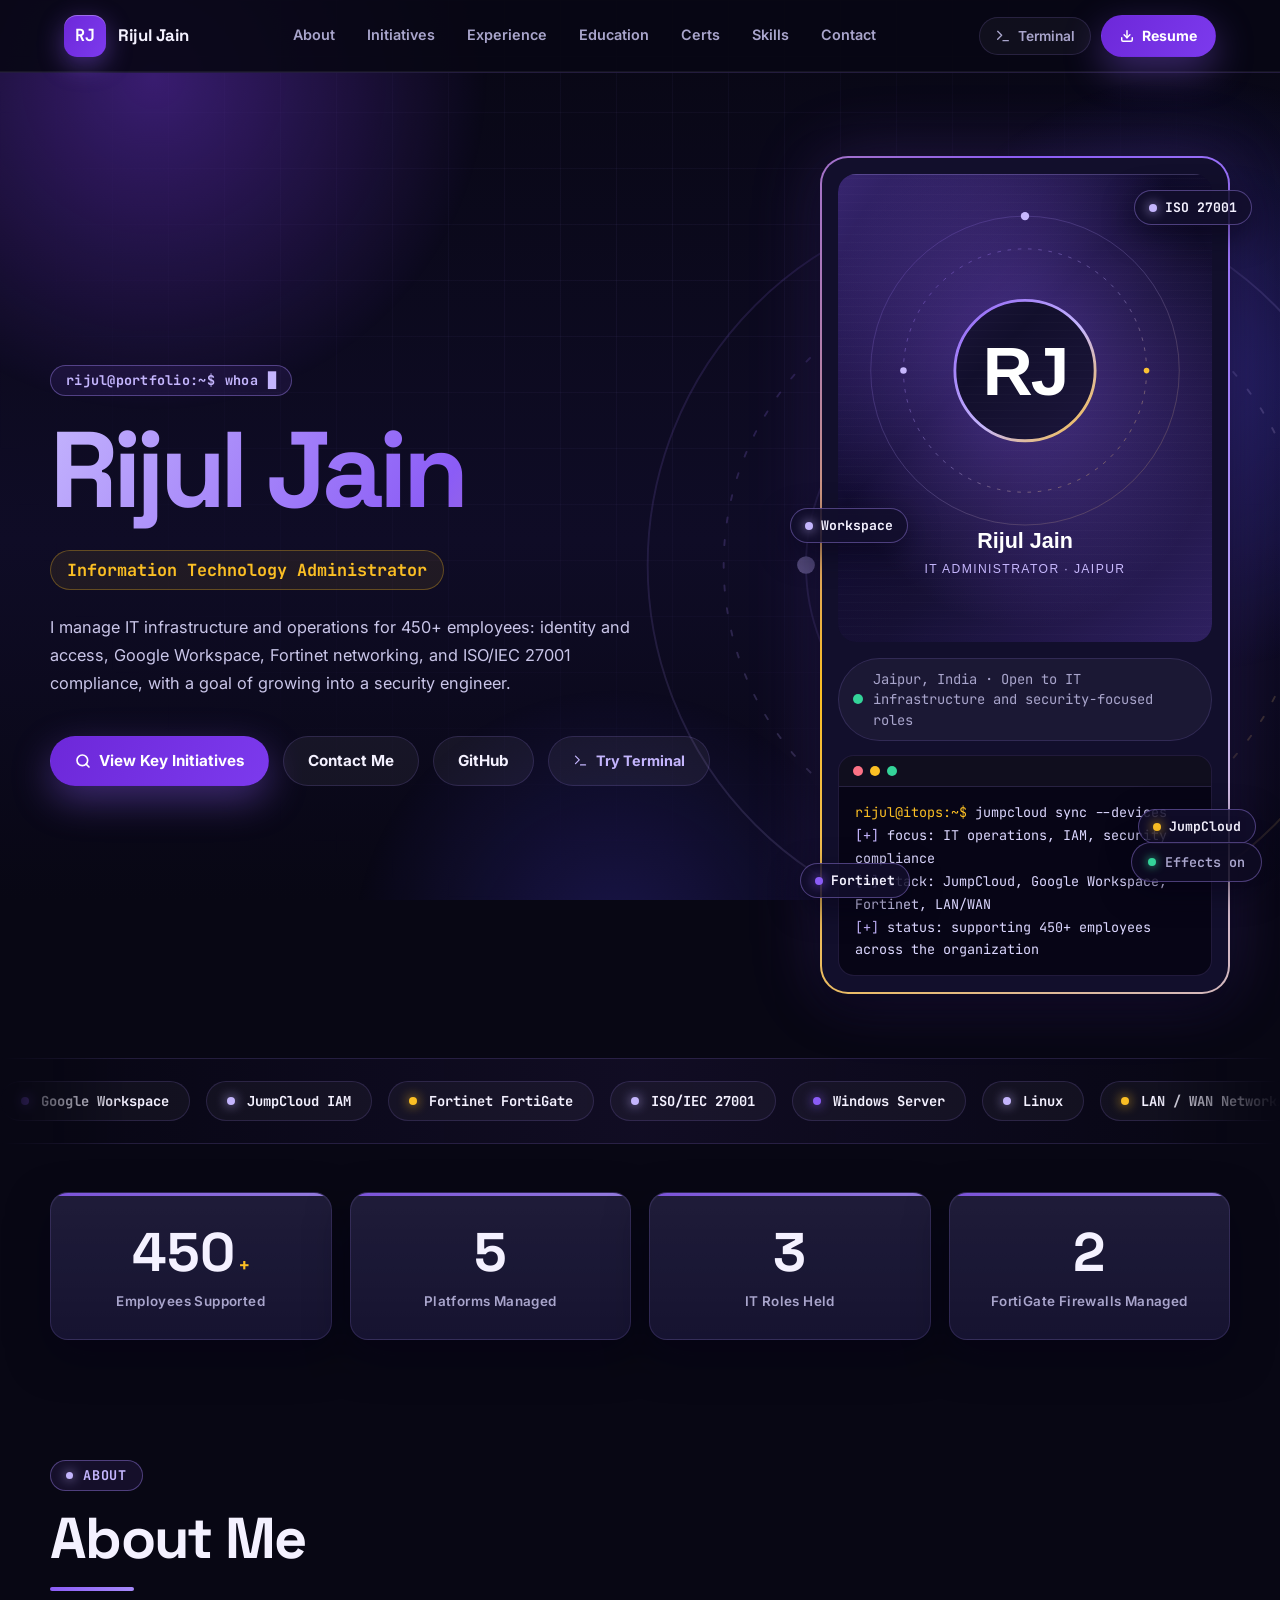
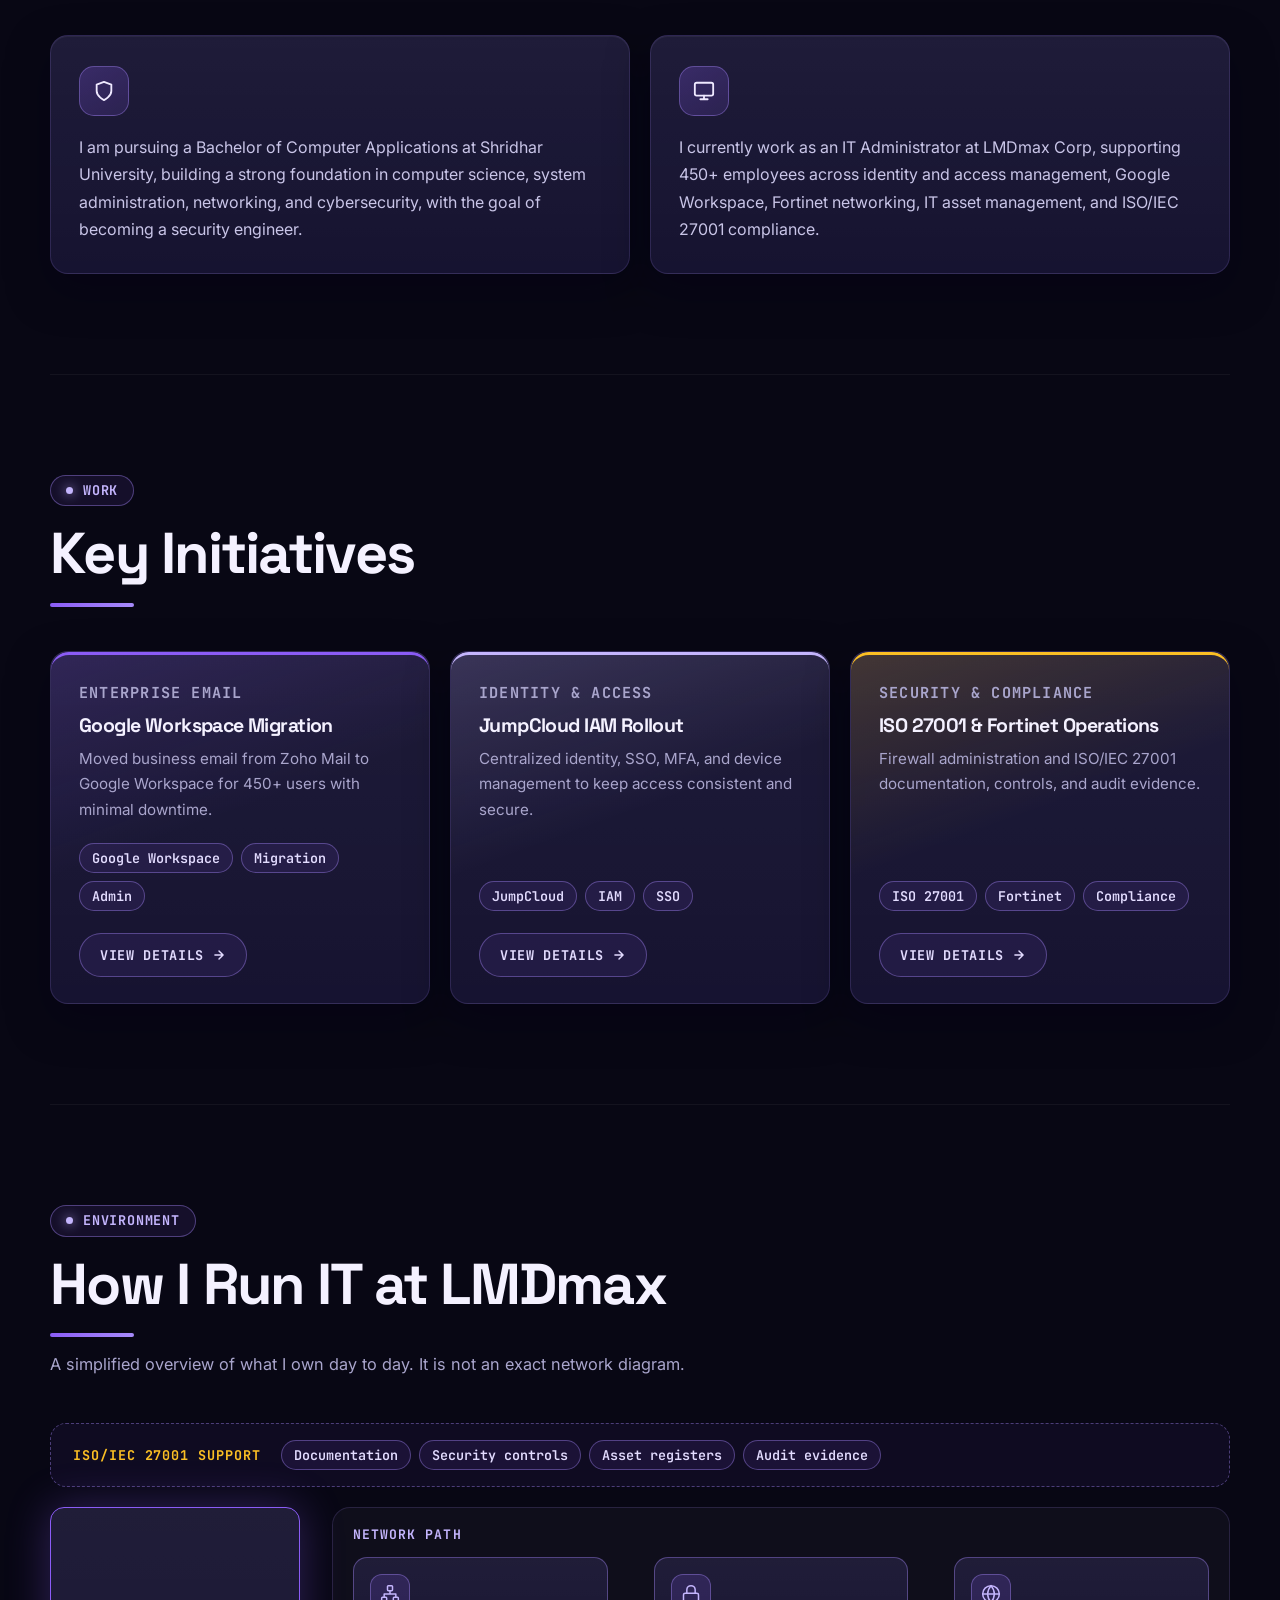
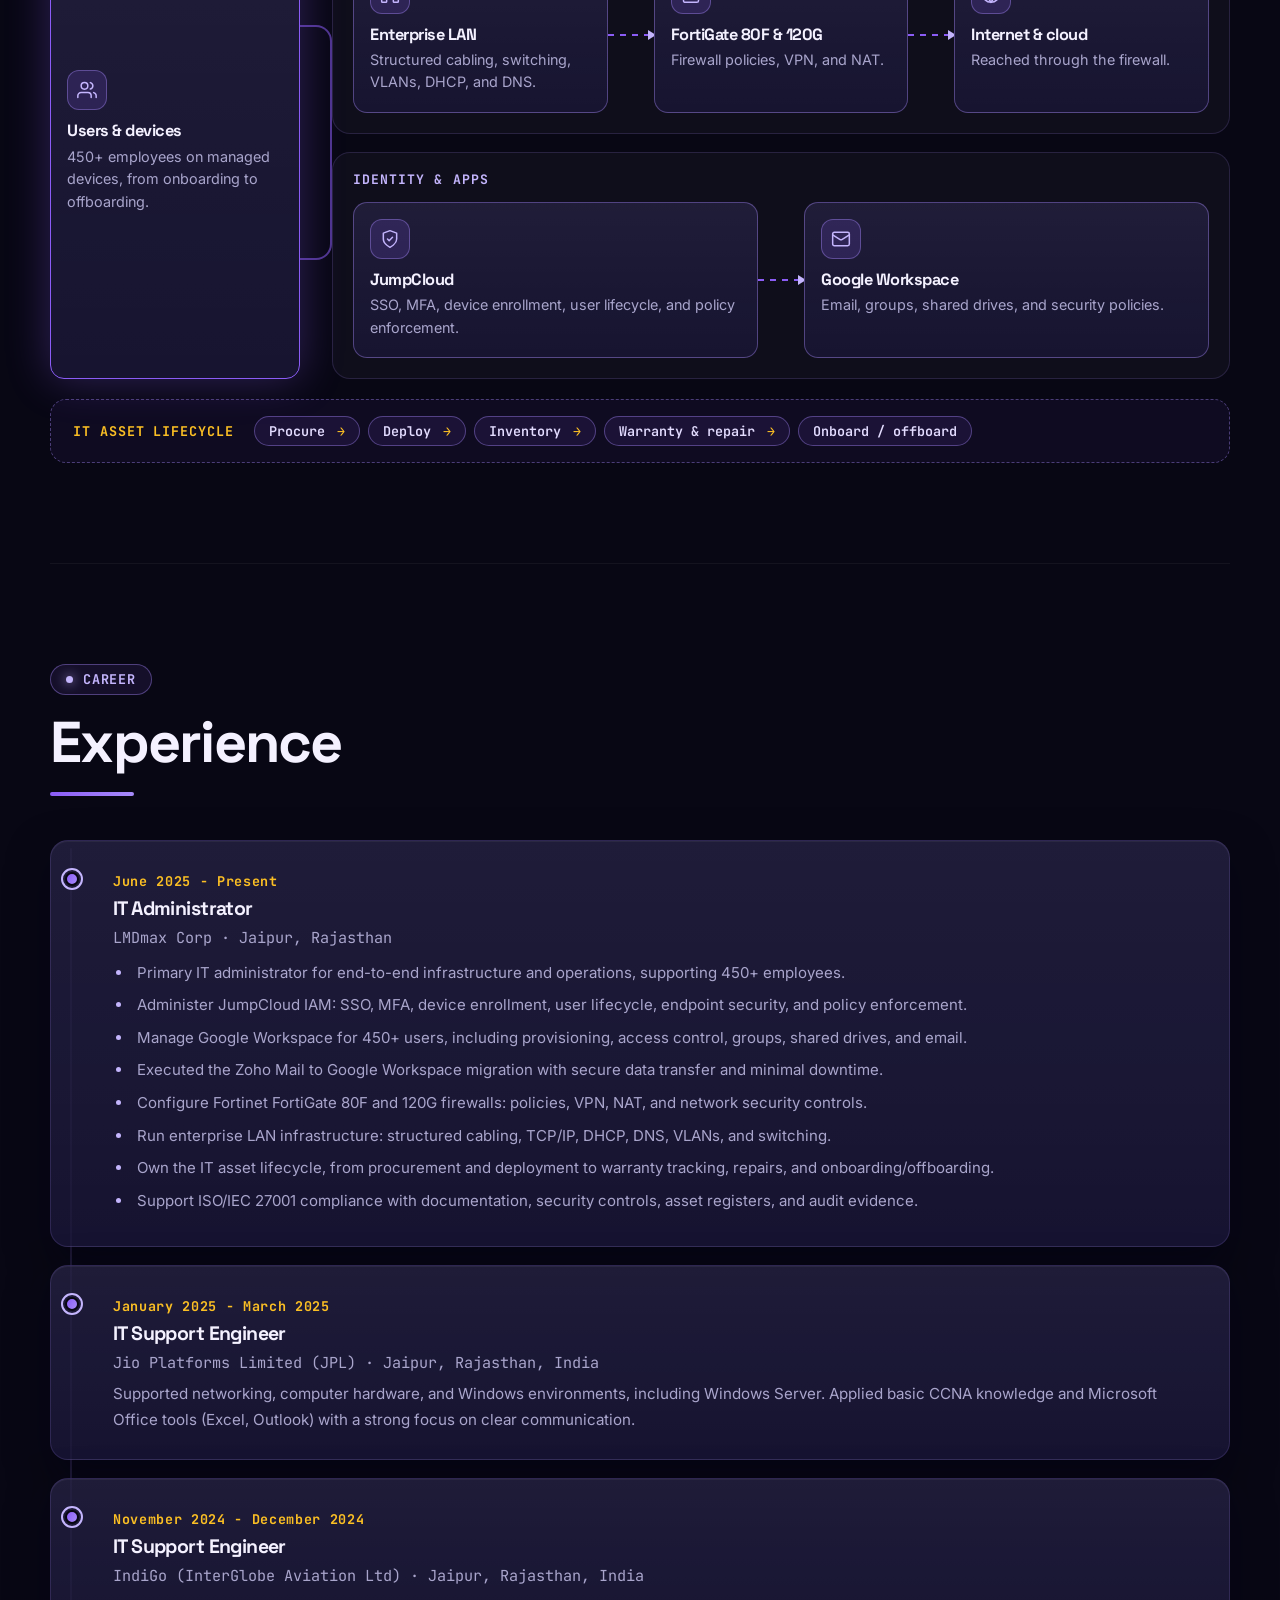
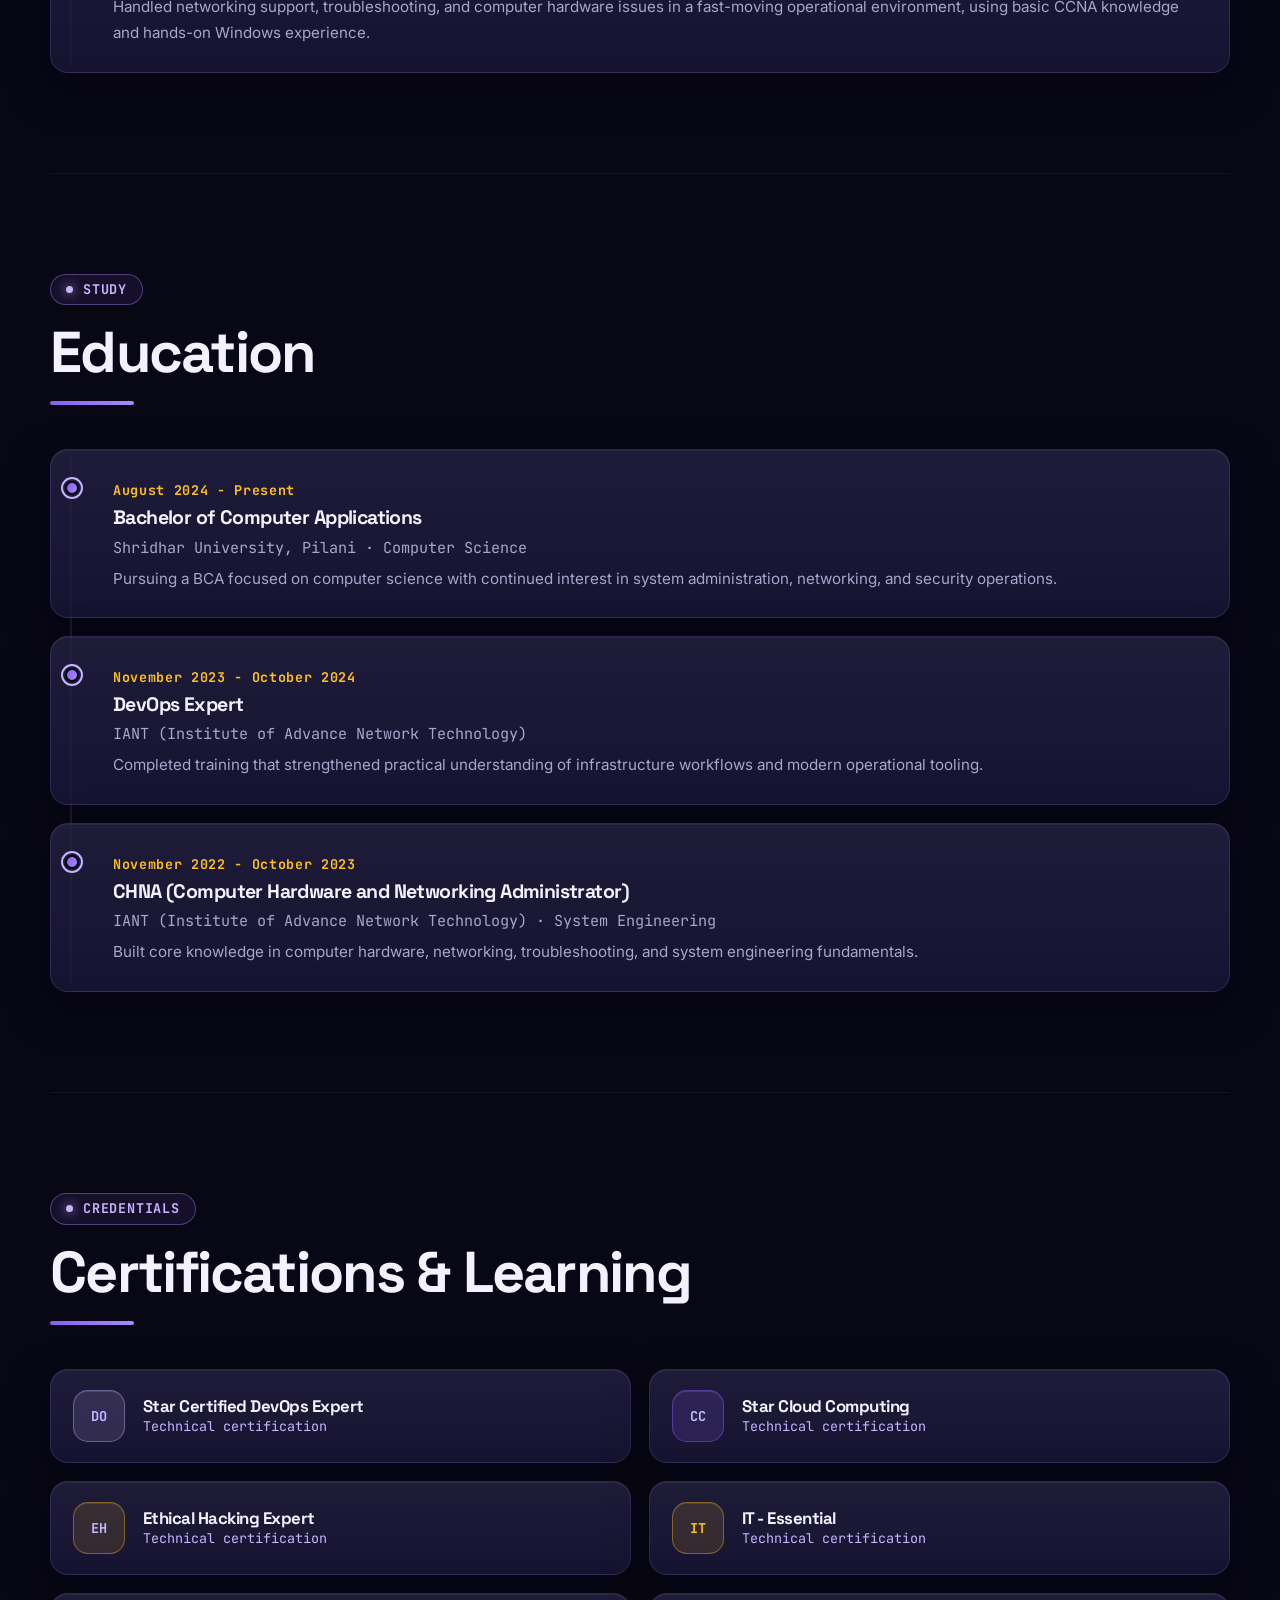
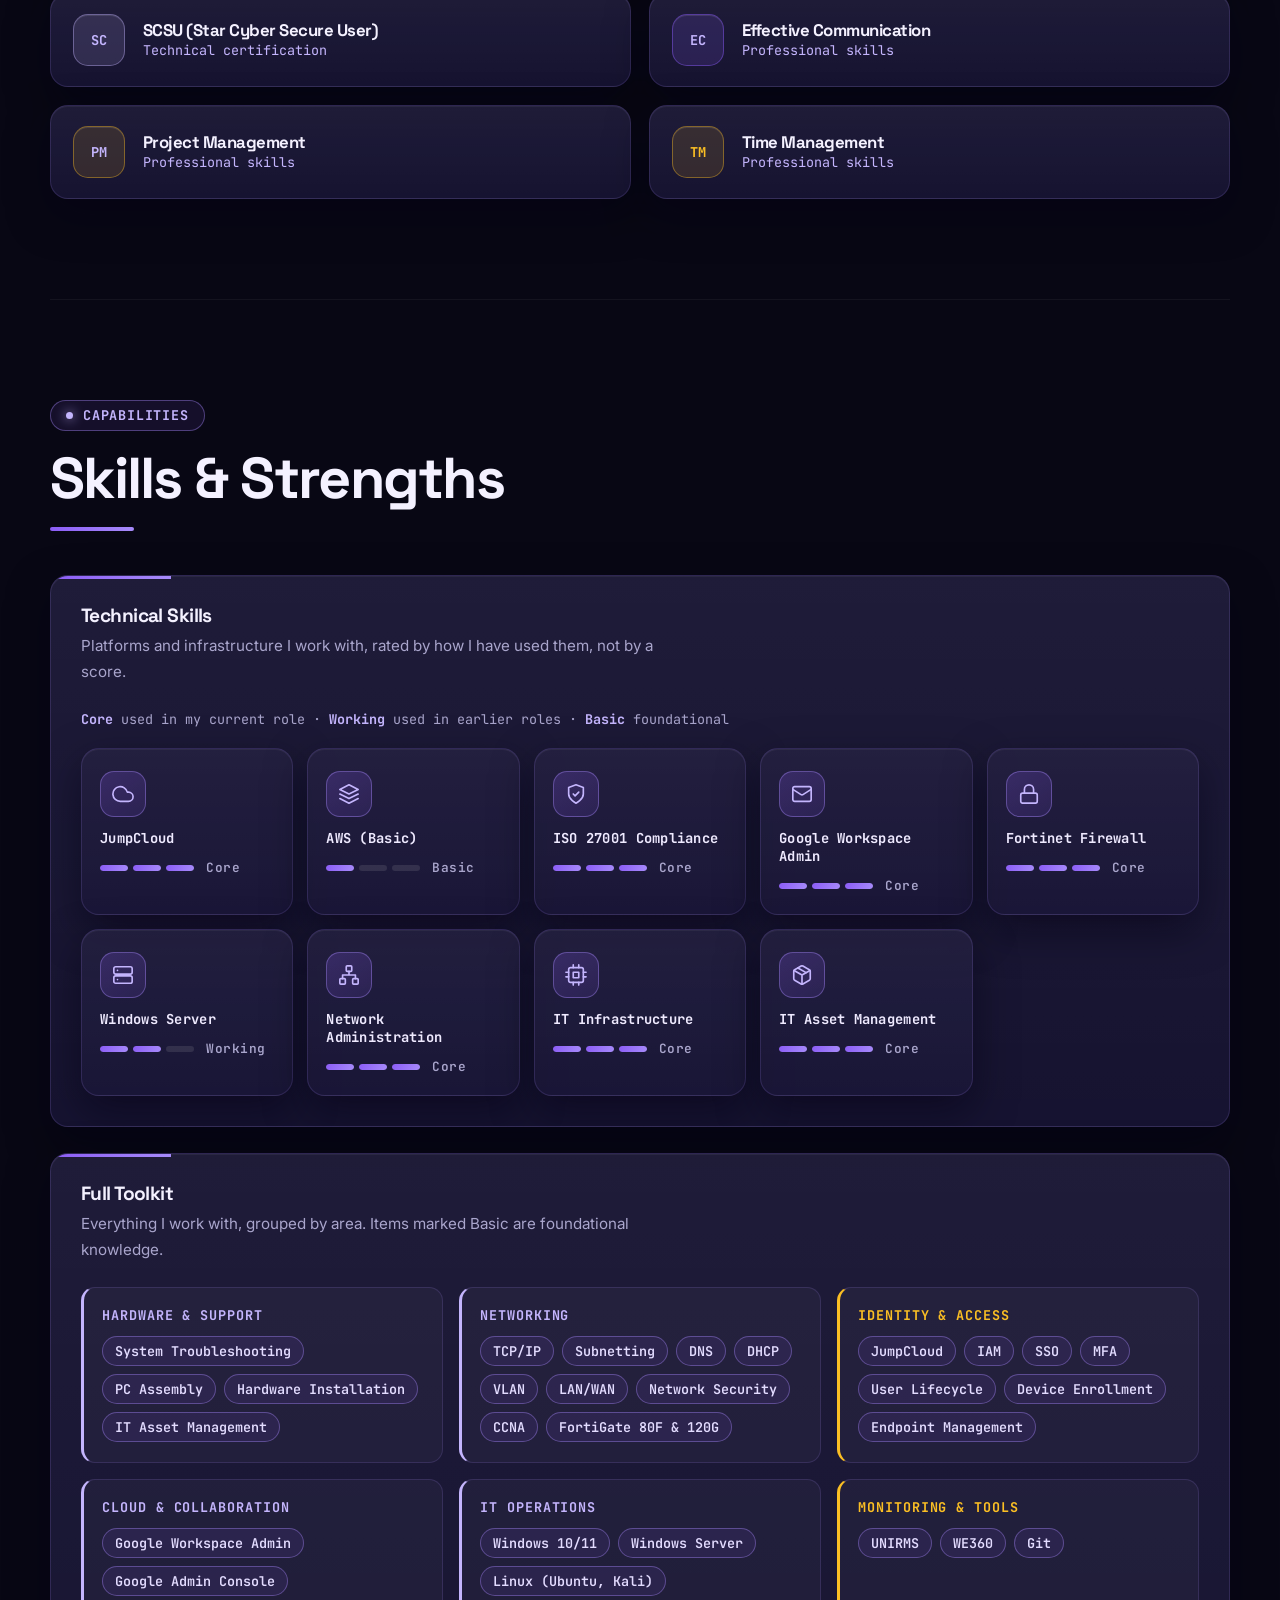
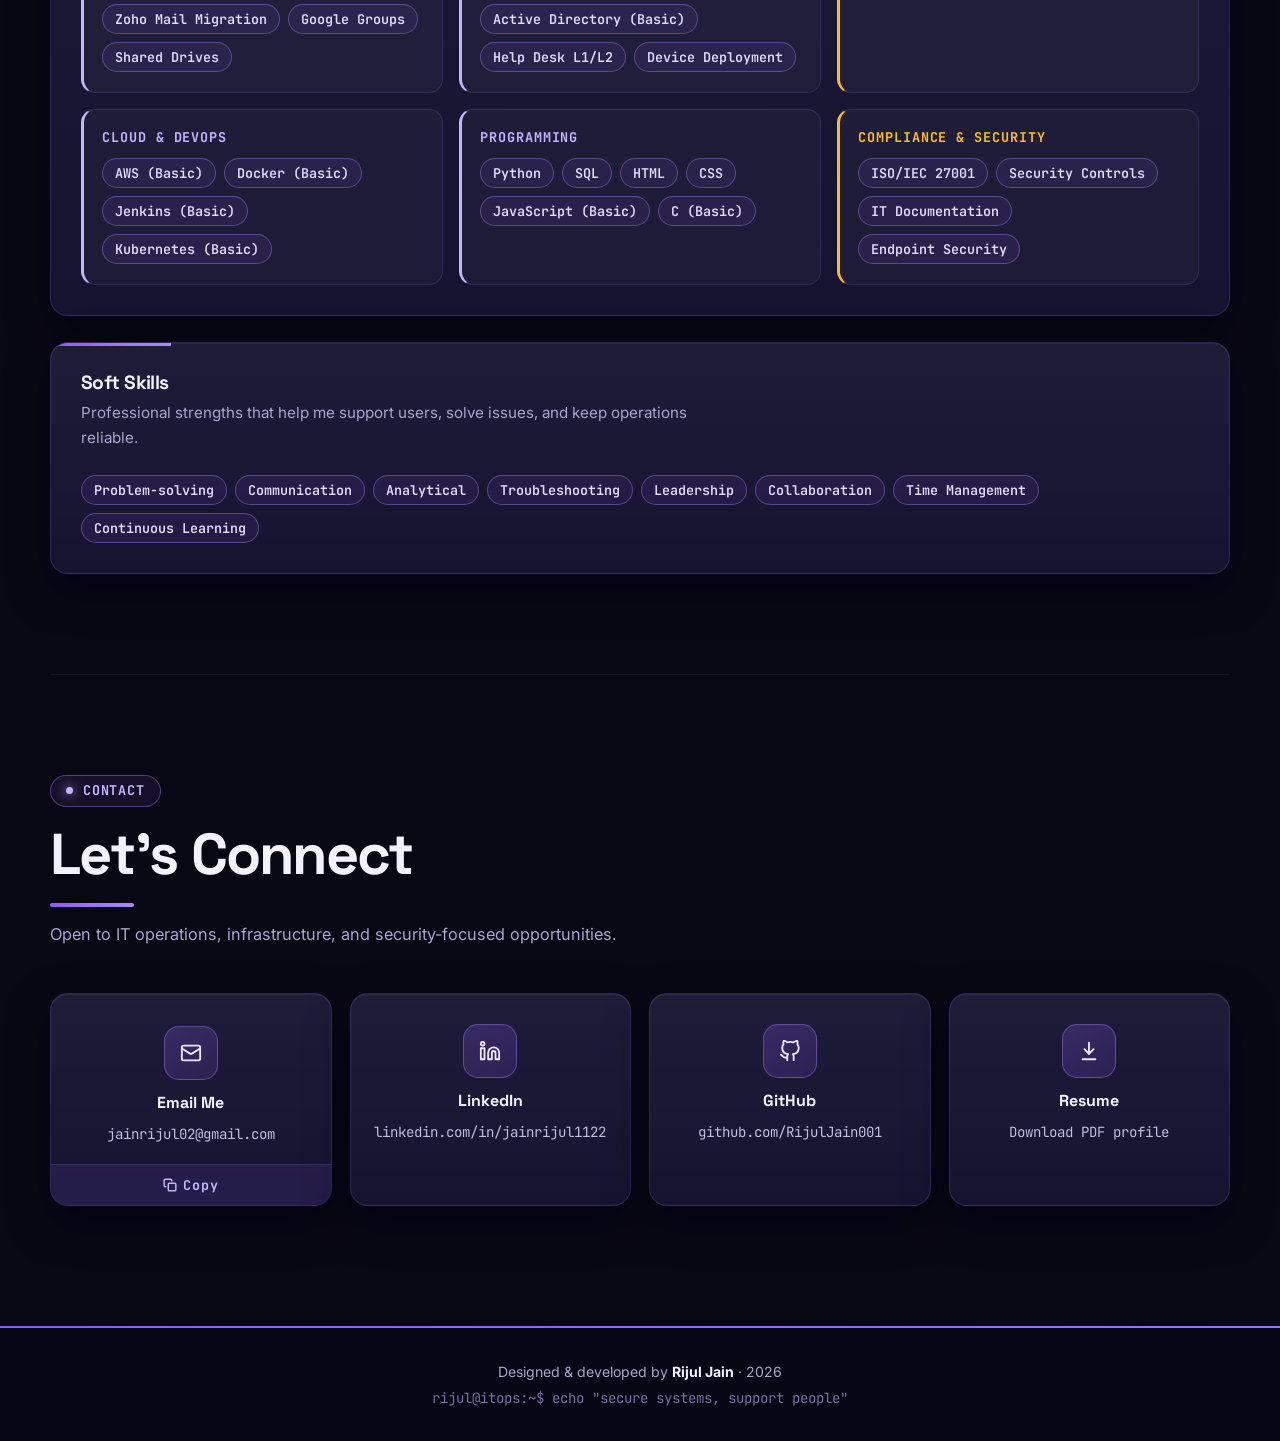
==== index.html @ ffbebf13 "Smooth out scrolling and animation performance Benchmarked scrolling frame times and removed the rea" ====
<!DOCTYPE html>
<html lang="en">
<head>
  <meta charset="UTF-8">
  <meta name="viewport" content="width=device-width, initial-scale=1.0">
  <title>Rijul Jain | IT Administrator & Security-Focused Portfolio</title>
  <meta name="description" content="Portfolio of Rijul Jain - IT Administrator in Jaipur with hands-on experience in Google Workspace, JumpCloud IAM, Fortinet firewalls, networking, and ISO/IEC 27001 compliance.">
  <meta name="theme-color" content="#080714">
  <meta property="og:type" content="website">
  <meta property="og:title" content="Rijul Jain | IT Administrator">
  <meta property="og:description" content="IT Administrator in Jaipur: Google Workspace, JumpCloud IAM, Fortinet firewalls, networking, and ISO/IEC 27001 compliance.">
  <meta name="twitter:card" content="summary">
  <link rel="icon" type="image/svg+xml" href="assets/favicon.svg">
  <link rel="preconnect" href="https://fonts.googleapis.com">
  <link rel="preconnect" href="https://fonts.gstatic.com" crossorigin>
  <link href="https://fonts.googleapis.com/css2?family=Inter:wght@400;600;700;800&family=JetBrains+Mono:wght@400;700&family=Space+Grotesk:wght@500;700&display=swap" rel="stylesheet">
  <link rel="stylesheet" href="styles.css">
</head>
<body>
  <a class="skip-link" href="#main">Skip to content</a>

  <!-- ===================== PAGE LOADER ===================== -->
  <div class="page-loader" id="page-loader" aria-live="polite" aria-label="Loading portfolio">
    <div class="loader-inner">
      <div class="loader-logo">RJ</div>
      <div class="loader-bar-wrap"><div class="loader-bar" id="loader-bar"></div></div>
      <p class="loader-text" id="loader-text">Initializing…</p>
    </div>
  </div>

  <!-- ===================== MODAL OVERLAY ===================== -->
  <div class="modal-overlay" id="modal-overlay" role="dialog" aria-modal="true" aria-labelledby="modal-title" aria-hidden="true">
    <div class="modal-box" id="modal-box">
      <button class="modal-close" id="modal-close" aria-label="Close project details">
        <svg width="18" height="18" viewBox="0 0 24 24" fill="none" stroke="currentColor" stroke-width="2.5" stroke-linecap="round" stroke-linejoin="round"><path d="M18 6 6 18M6 6l12 12"/></svg>
      </button>
      <div class="modal-content" id="modal-content"></div>
    </div>
  </div>

  <!-- ===================== INTERACTIVE TERMINAL MODAL ===================== -->
  <div class="modal-overlay" id="terminal-overlay" role="dialog" aria-modal="true" aria-label="Interactive terminal" aria-hidden="true">
    <div class="terminal-modal" id="terminal-modal">
      <div class="terminal-modal-top">
        <div class="terminal-dots"><span></span><span></span><span></span></div>
        <span class="terminal-modal-title">rijul@itops:~$ - interactive terminal</span>
        <button class="modal-close" id="terminal-close" aria-label="Close terminal">
          <svg width="16" height="16" viewBox="0 0 24 24" fill="none" stroke="currentColor" stroke-width="2.5" stroke-linecap="round" stroke-linejoin="round"><path d="M18 6 6 18M6 6l12 12"/></svg>
        </button>
      </div>
      <div class="terminal-output" id="terminal-output" aria-live="polite"></div>
      <div class="terminal-input-row">
        <span class="term-prompt-label">rijul@itops:~$</span>
        <input type="text" id="terminal-input" class="terminal-input" autocomplete="off" autocorrect="off" autocapitalize="off" spellcheck="false" placeholder="type 'help' to start…" aria-label="Terminal command input">
      </div>
    </div>
  </div>

  <div class="scroll-progress" id="scroll-progress" aria-hidden="true"></div>
  <div class="aurora" aria-hidden="true"><span></span><span></span><span></span><span></span></div>
  <div class="backdrop-glow" aria-hidden="true"></div>
  <div class="cursor-glow" id="cursor-glow" aria-hidden="true"></div>

  <!-- ===================== HEADER ===================== -->
  <header class="site-header" id="site-header">
    <a class="brand" href="#home" aria-label="Go to home">
      <span class="brand-mark">RJ</span>
      <span>Rijul Jain</span>
    </a>
    <nav class="site-nav" id="site-nav" aria-label="Portfolio sections">
      <a href="#about" class="nav-link">About</a>
      <a href="#projects" class="nav-link">Initiatives</a>
      <a href="#experience" class="nav-link">Experience</a>
      <a href="#education" class="nav-link">Education</a>
      <a href="#certifications" class="nav-link">Certs</a>
      <a href="#skills" class="nav-link">Skills</a>
      <a href="#contact" class="nav-link">Contact</a>
    </nav>
    <div class="header-actions">
      <button class="terminal-trigger-btn" id="terminal-trigger-btn" aria-label="Open interactive terminal" title="Open terminal">
        <svg width="16" height="16" viewBox="0 0 24 24" fill="none" stroke="currentColor" stroke-width="2" stroke-linecap="round" stroke-linejoin="round"><polyline points="4 17 10 11 4 5"/><line x1="12" y1="19" x2="20" y2="19"/></svg>
        Terminal
      </button>
      <a class="button primary btn-sm" id="download-cv-btn" href="assets/Rijul_Jain_Resume.pdf" download aria-label="Download Resume">
        <svg width="14" height="14" viewBox="0 0 24 24" fill="none" stroke="currentColor" stroke-width="2.5" stroke-linecap="round" stroke-linejoin="round" aria-hidden="true"><path d="M21 15v4a2 2 0 0 1-2 2H5a2 2 0 0 1-2-2v-4"/><polyline points="7 10 12 15 17 10"/><line x1="12" y1="15" x2="12" y2="3"/></svg>
        Resume
      </a>
    </div>
    <button class="hamburger" id="hamburger-btn" aria-label="Toggle menu" aria-expanded="false" aria-controls="mobile-menu">
      <span></span><span></span><span></span>
    </button>
  </header>

  <!-- Mobile Menu -->
  <div class="mobile-menu" id="mobile-menu" aria-hidden="true">
    <nav aria-label="Mobile navigation">
      <a href="#about"          class="mobile-link">About</a>
      <a href="#projects"       class="mobile-link">Initiatives</a>
      <a href="#experience"     class="mobile-link">Experience</a>
      <a href="#education"      class="mobile-link">Education</a>
      <a href="#certifications" class="mobile-link">Certifications</a>
      <a href="#skills"         class="mobile-link">Skills</a>
      <a href="#contact"        class="mobile-link">Contact</a>
      <a href="assets/Rijul_Jain_Resume.pdf" download class="mobile-link mobile-link-dl">Download Resume</a>
      <button class="mobile-link fx-menu" type="button" data-fx-toggle aria-pressed="true" aria-label="Toggle background effects">
        <span class="fx-dot" aria-hidden="true"></span><span class="fx-label">Effects on</span>
      </button>
    </nav>
  </div>

  <main id="main">

    <!-- ===================== HERO ===================== -->
    <section id="home" class="hero section-shell">
      <div class="hero-deco" aria-hidden="true">
        <svg class="deco-static" viewBox="0 0 600 600" fill="none">
          <defs>
            <linearGradient id="decoGrad" x1="0" y1="0" x2="1" y2="1">
              <stop offset="0" stop-color="#8b5cf6"/><stop offset="0.55" stop-color="#c4b5fd"/><stop offset="1" stop-color="#fbbf24"/>
            </linearGradient>
          </defs>
          <circle cx="300" cy="300" r="290" stroke="url(#decoGrad)" stroke-opacity="0.35" stroke-width="1.5"/>
          <circle cx="300" cy="300" r="100" stroke="url(#decoGrad)" stroke-opacity="0.25" stroke-dasharray="2 10"/>
        </svg>
        <svg class="deco-spin" viewBox="0 0 600 600" fill="none">
          <circle cx="300" cy="300" r="230" stroke="url(#decoGrad)" stroke-opacity="0.5" stroke-width="1.5" stroke-dasharray="4 14" stroke-linecap="round"/>
          <circle cx="300" cy="70" r="8" fill="#c4b5fd"/><circle cx="530" cy="300" r="5" fill="#fbbf24"/>
        </svg>
        <svg class="deco-spin-rev" viewBox="0 0 600 600" fill="none">
          <circle cx="300" cy="300" r="165" stroke="#a78bfa" stroke-opacity="0.35" stroke-width="1.5"/>
          <circle cx="135" cy="300" r="7" fill="#c4b5fd"/><circle cx="300" cy="465" r="5" fill="#8b5cf6"/>
        </svg>
      </div>
      <div class="hero-copy">
        <p class="eyebrow" id="eyebrow-text">rijul@portfolio:~$ <span id="typewriter"></span><span class="cursor-blink">█</span></p>
        <h1 class="reveal-up"><span class="grad-text">Rijul Jain</span></h1>
        <p class="role reveal-up" style="--delay:0.1s">Information Technology Administrator</p>
        <p class="hero-text reveal-up" style="--delay:0.2s">
          I manage IT infrastructure and operations for 450+ employees: identity and access, Google Workspace, Fortinet networking, and ISO/IEC 27001 compliance, with a goal of growing into a security engineer.
        </p>
        <div class="hero-actions reveal-up" style="--delay:0.3s">
          <a class="button primary" id="view-projects-btn" href="#projects">
            <svg width="16" height="16" viewBox="0 0 24 24" fill="none" stroke="currentColor" stroke-width="2.5" stroke-linecap="round" stroke-linejoin="round" aria-hidden="true"><circle cx="11" cy="11" r="8"/><path d="m21 21-4.35-4.35"/></svg>
            View Key Initiatives
          </a>
          <a class="button secondary" id="contact-btn" href="#contact">Contact Me</a>
          <a class="button secondary" href="https://github.com/RijulJain001" target="_blank" rel="noreferrer" aria-label="View GitHub profile">GitHub</a>
          <button class="button ghost" id="hero-terminal-btn" aria-label="Open interactive terminal">
            <svg width="15" height="15" viewBox="0 0 24 24" fill="none" stroke="currentColor" stroke-width="2" stroke-linecap="round" stroke-linejoin="round" aria-hidden="true"><polyline points="4 17 10 11 4 5"/><line x1="12" y1="19" x2="20" y2="19"/></svg>
            Try Terminal
          </button>
        </div>
      </div>

      <div class="profile-col reveal-up" style="--delay:0.15s">
      <div class="profile-panel">
        <span class="profile-ring" aria-hidden="true"></span>
        <span class="float-chip c1"><i></i>ISO 27001</span>
        <span class="float-chip c2"><i></i>Workspace</span>
        <span class="float-chip c3"><i></i>JumpCloud</span>
        <span class="float-chip c4"><i></i>Fortinet</span>
        <div class="profile-frame">
          <img src="assets/profile.jpg" alt="Portrait of Rijul Jain" onerror="this.onerror=null; this.src='assets/profile-placeholder.svg'; this.alt='RJ monogram';">
          <div class="scan-line" aria-hidden="true"></div>
        </div>
        <div class="profile-meta">
          <span class="status-dot"></span>
          <span>Jaipur, India · Open to IT infrastructure and security-focused roles</span>
        </div>
        <div class="terminal-card" aria-label="Operations terminal style profile summary">
          <div class="terminal-top"><span></span><span></span><span></span></div>
          <div class="terminal-lines" id="terminal-lines">
            <p><span class="term-prompt">rijul@itops:~$</span> <span class="term-cmd" id="term-main-cmd"></span></p>
            <p><span class="term-ok">[+]</span> focus: IT operations, IAM, security compliance</p>
            <p><span class="term-ok">[+]</span> stack: JumpCloud, Google Workspace, Fortinet, LAN/WAN</p>
            <p><span class="term-ok">[+]</span> status: supporting 450+ employees across the organization</p>
          </div>
        </div>
      </div>
      </div>
    </section>

    <!-- ===================== TECH MARQUEE ===================== -->
    <div class="marquee" aria-label="Technology stack">
      <div class="marquee-track">
        <span class="marquee-item">Google Workspace</span><span class="marquee-item">JumpCloud IAM</span><span class="marquee-item">Fortinet FortiGate</span><span class="marquee-item">ISO/IEC 27001</span><span class="marquee-item">Windows Server</span><span class="marquee-item">Linux</span><span class="marquee-item">LAN / WAN Networking</span><span class="marquee-item">Active Directory</span><span class="marquee-item">UNIRMS</span><span class="marquee-item">WE360</span><span class="marquee-item">IT Asset Management</span><span class="marquee-item">Python</span>
        <span class="marquee-item" aria-hidden="true">Google Workspace</span><span class="marquee-item" aria-hidden="true">JumpCloud IAM</span><span class="marquee-item" aria-hidden="true">Fortinet FortiGate</span><span class="marquee-item" aria-hidden="true">ISO/IEC 27001</span><span class="marquee-item" aria-hidden="true">Windows Server</span><span class="marquee-item" aria-hidden="true">Linux</span><span class="marquee-item" aria-hidden="true">LAN / WAN Networking</span><span class="marquee-item" aria-hidden="true">Active Directory</span><span class="marquee-item" aria-hidden="true">UNIRMS</span><span class="marquee-item" aria-hidden="true">WE360</span><span class="marquee-item" aria-hidden="true">IT Asset Management</span><span class="marquee-item" aria-hidden="true">Python</span>
      </div>
    </div>

    <!-- ===================== STATS COUNTER ===================== -->
    <section class="stats-section section-shell" aria-label="Portfolio statistics">
      <div class="stats-grid">
        <div class="stat-card reveal-up" style="--delay:0s">
          <div class="stat-value"><span class="stat-num" data-target="450" id="stat-users">0</span><span class="stat-plus">+</span></div>
          <p class="stat-label">Employees Supported</p>
        </div>
        <div class="stat-card reveal-up" style="--delay:0.08s">
          <div class="stat-value"><span class="stat-num" data-target="5" id="stat-platforms">0</span></div>
          <p class="stat-label">Platforms Managed</p>
        </div>
        <div class="stat-card reveal-up" style="--delay:0.16s">
          <div class="stat-value"><span class="stat-num" data-target="3" id="stat-roles">0</span></div>
          <p class="stat-label">IT Roles Held</p>
        </div>
        <div class="stat-card reveal-up" style="--delay:0.24s">
          <div class="stat-value"><span class="stat-num" data-target="2" id="stat-firewalls">0</span></div>
          <p class="stat-label">FortiGate Firewalls Managed</p>
        </div>
      </div>
    </section>

    <!-- ===================== ABOUT ===================== -->
    <section id="about" class="content-section section-shell">
      <div class="section-heading reveal-up">
        <p class="eyebrow">About</p>
        <h2>About Me</h2>
      </div>
      <div class="section-grid">
        <div class="about-card reveal-up" style="--delay:0.05s">
          <div class="about-icon" aria-hidden="true">
            <svg width="22" height="22" viewBox="0 0 24 24" fill="none" stroke="currentColor" stroke-width="2" stroke-linecap="round" stroke-linejoin="round"><path d="M12 22s8-4 8-10V5l-8-3-8 3v7c0 6 8 10 8 10z"/></svg>
          </div>
          <p>
            I am pursuing a Bachelor of Computer Applications at Shridhar University, building a strong
            foundation in computer science, system administration, networking, and cybersecurity, with the
            goal of becoming a security engineer.
          </p>
        </div>
        <div class="about-card reveal-up" style="--delay:0.12s">
          <div class="about-icon" aria-hidden="true">
            <svg width="22" height="22" viewBox="0 0 24 24" fill="none" stroke="currentColor" stroke-width="2" stroke-linecap="round" stroke-linejoin="round"><rect x="2" y="3" width="20" height="14" rx="2"/><path d="M8 21h8M12 17v4"/></svg>
          </div>
          <p>
            I currently work as an IT Administrator at LMDmax Corp, supporting 450+ employees across
            identity and access management, Google Workspace, Fortinet networking, IT asset management, and
            ISO/IEC 27001 compliance.
          </p>
        </div>
      </div>
    </section>

    <!-- ===================== PROJECTS ===================== -->
    <section id="projects" class="content-section section-shell">
      <div class="section-heading reveal-up">
        <p class="eyebrow">Work</p>
        <h2>Key Initiatives</h2>
      </div>
      <div class="cards-grid">

        <article class="card reveal-up" style="--delay:0s"
          data-modal="true"
          data-title="Google Workspace Migration"
          data-kicker="Enterprise Email"
          data-desc="Executed the migration from Zoho Mail to Google Workspace, moving email and collaboration for 450+ users securely and with minimal operational downtime."
          data-details="• Executed the Zoho Mail to Google Workspace migration with secure data transfer&#10;• Kept operational downtime to a minimum during the move&#10;• Manage Google Workspace for 450+ users: provisioning, access control, and security policies&#10;• Administer groups, shared drives, and email through the Google Admin Console"
          data-tags="Google Workspace,Migration,Admin Console,Support">
          <div class="card-accent" aria-hidden="true"></div>
          <p class="card-kicker">Enterprise Email</p>
          <h3>Google Workspace Migration</h3>
          <p>Moved business email from Zoho Mail to Google Workspace for 450+ users with minimal downtime.</p>
          <div class="tag-row"><span>Google Workspace</span><span>Migration</span><span>Admin</span></div>
          <button class="card-cta" aria-label="View Google Workspace Migration details">
            View Details
            <svg width="14" height="14" viewBox="0 0 24 24" fill="none" stroke="currentColor" stroke-width="2.5" stroke-linecap="round" stroke-linejoin="round" aria-hidden="true"><path d="M5 12h14M12 5l7 7-7 7"/></svg>
          </button>
        </article>

        <article class="card reveal-up" style="--delay:0.1s"
          data-modal="true"
          data-title="JumpCloud IAM Rollout"
          data-kicker="Identity &amp; Access"
          data-desc="Administer JumpCloud as the central identity and device platform, covering SSO, MFA, device enrollment, and the full user lifecycle."
          data-details="• Configured SSO and MFA for secure access across the organization&#10;• Enrolled and managed devices with endpoint security and policy enforcement&#10;• Handled user lifecycle management, from onboarding to offboarding&#10;• Kept access control consistent as part of core IT operations"
          data-tags="JumpCloud,IAM,SSO,MFA,Endpoint Management">
          <div class="card-accent" aria-hidden="true"></div>
          <p class="card-kicker">Identity &amp; Access</p>
          <h3>JumpCloud IAM Rollout</h3>
          <p>Centralized identity, SSO, MFA, and device management to keep access consistent and secure.</p>
          <div class="tag-row"><span>JumpCloud</span><span>IAM</span><span>SSO</span></div>
          <button class="card-cta" aria-label="View JumpCloud IAM Rollout details">
            View Details
            <svg width="14" height="14" viewBox="0 0 24 24" fill="none" stroke="currentColor" stroke-width="2.5" stroke-linecap="round" stroke-linejoin="round" aria-hidden="true"><path d="M5 12h14M12 5l7 7-7 7"/></svg>
          </button>
        </article>

        <article class="card reveal-up" style="--delay:0.2s"
          data-modal="true"
          data-title="ISO 27001 &amp; Fortinet Operations"
          data-kicker="Security &amp; Compliance"
          data-desc="Support ISO/IEC 27001 compliance and audit activity while administering Fortinet FortiGate 80F and 120G firewalls."
          data-details="• Configured and maintained FortiGate 80F and 120G firewalls&#10;• Implemented firewall policies, VPN connectivity, NAT, and network security controls&#10;• Maintained IT documentation, security controls, and asset registers for ISO/IEC 27001&#10;• Prepared audit evidence to support compliance activities"
          data-tags="ISO/IEC 27001,Fortinet,VPN,NAT,Compliance">
          <div class="card-accent" aria-hidden="true"></div>
          <p class="card-kicker">Security &amp; Compliance</p>
          <h3>ISO 27001 &amp; Fortinet Operations</h3>
          <p>Firewall administration and ISO/IEC 27001 documentation, controls, and audit evidence.</p>
          <div class="tag-row"><span>ISO 27001</span><span>Fortinet</span><span>Compliance</span></div>
          <button class="card-cta" aria-label="View ISO 27001 and Fortinet Operations details">
            View Details
            <svg width="14" height="14" viewBox="0 0 24 24" fill="none" stroke="currentColor" stroke-width="2.5" stroke-linecap="round" stroke-linejoin="round" aria-hidden="true"><path d="M5 12h14M12 5l7 7-7 7"/></svg>
          </button>
        </article>

      </div>
    </section>

    <!-- ===================== ENVIRONMENT ===================== -->
    <section id="environment" class="content-section section-shell">
      <div class="section-heading reveal-up">
        <p class="eyebrow">Environment</p>
        <h2>How I Run IT at LMDmax</h2>
        <p class="contact-sub">A simplified overview of what I own day to day. It is not an exact network diagram.</p>
      </div>
      <div class="env">
        <div class="env-band reveal-up">
          <span class="env-band-title">ISO/IEC 27001 support</span>
          <div class="tag-row"><span>Documentation</span><span>Security controls</span><span>Asset registers</span><span>Audit evidence</span></div>
        </div>

        <div class="env-body reveal-up" style="--delay:0.08s">
          <div class="env-node env-users"><span class="env-icon"><svg width="20" height="20" viewBox="0 0 24 24" fill="none" stroke="currentColor" stroke-width="1.8" stroke-linecap="round" stroke-linejoin="round" aria-hidden="true"><path d="M17 21v-2a4 4 0 0 0-4-4H5a4 4 0 0 0-4 4v2"/><circle cx="9" cy="7" r="4"/><path d="M23 21v-2a4 4 0 0 0-3-3.87M16 3.13a4 4 0 0 1 0 7.75"/></svg></span><h3>Users &amp; devices</h3><p>450+ employees on managed devices, from onboarding to offboarding.</p></div>
          <div class="env-lanes">
            <div class="env-lane">
              <span class="env-lane-label">Network path</span>
              <div class="env-flow">
                <div class="env-node "><span class="env-icon"><svg width="20" height="20" viewBox="0 0 24 24" fill="none" stroke="currentColor" stroke-width="1.8" stroke-linecap="round" stroke-linejoin="round" aria-hidden="true"><rect x="9" y="2" width="6" height="6" rx="1"/><rect x="2" y="16" width="6" height="6" rx="1"/><rect x="16" y="16" width="6" height="6" rx="1"/><path d="M12 8v4M5 16v-4h14v4"/></svg></span><h3>Enterprise LAN</h3><p>Structured cabling, switching, VLANs, DHCP, and DNS.</p></div>
                <span class="env-link" aria-hidden="true"></span>
                <div class="env-node "><span class="env-icon"><svg width="20" height="20" viewBox="0 0 24 24" fill="none" stroke="currentColor" stroke-width="1.8" stroke-linecap="round" stroke-linejoin="round" aria-hidden="true"><rect x="3" y="11" width="18" height="11" rx="2"/><path d="M7 11V7a5 5 0 0 1 10 0v4"/></svg></span><h3>FortiGate 80F &amp; 120G</h3><p>Firewall policies, VPN, and NAT.</p></div>
                <span class="env-link" aria-hidden="true"></span>
                <div class="env-node "><span class="env-icon"><svg width="20" height="20" viewBox="0 0 24 24" fill="none" stroke="currentColor" stroke-width="1.8" stroke-linecap="round" stroke-linejoin="round" aria-hidden="true"><circle cx="12" cy="12" r="10"/><path d="M2 12h20"/><path d="M12 2a15.3 15.3 0 0 1 4 10 15.3 15.3 0 0 1-4 10 15.3 15.3 0 0 1-4-10 15.3 15.3 0 0 1 4-10z"/></svg></span><h3>Internet &amp; cloud</h3><p>Reached through the firewall.</p></div>
              </div>
            </div>
            <div class="env-lane">
              <span class="env-lane-label">Identity &amp; apps</span>
              <div class="env-flow">
                <div class="env-node "><span class="env-icon"><svg width="20" height="20" viewBox="0 0 24 24" fill="none" stroke="currentColor" stroke-width="1.8" stroke-linecap="round" stroke-linejoin="round" aria-hidden="true"><path d="M12 22s8-4 8-10V5l-8-3-8 3v7c0 6 8 10 8 10z"/><path d="m9 12 2 2 4-4"/></svg></span><h3>JumpCloud</h3><p>SSO, MFA, device enrollment, user lifecycle, and policy enforcement.</p></div>
                <span class="env-link" aria-hidden="true"></span>
                <div class="env-node "><span class="env-icon"><svg width="20" height="20" viewBox="0 0 24 24" fill="none" stroke="currentColor" stroke-width="1.8" stroke-linecap="round" stroke-linejoin="round" aria-hidden="true"><rect x="2" y="4" width="20" height="16" rx="2"/><path d="m22 7-8.97 5.7a1.94 1.94 0 0 1-2.06 0L2 7"/></svg></span><h3>Google Workspace</h3><p>Email, groups, shared drives, and security policies.</p></div>
              </div>
            </div>
          </div>
        </div>

        <div class="env-band reveal-up" style="--delay:0.12s">
          <span class="env-band-title">IT asset lifecycle</span>
          <div class="env-steps"><span class="env-step">Procure</span><span class="env-step">Deploy</span><span class="env-step">Inventory</span><span class="env-step">Warranty &amp; repair</span><span class="env-step">Onboard / offboard</span></div>
        </div>
      </div>
    </section>

    <!-- ===================== EXPERIENCE ===================== -->
    <section id="experience" class="content-section section-shell">
      <div class="section-heading reveal-up">
        <p class="eyebrow">Career</p>
        <h2>Experience</h2>
      </div>
      <div class="timeline">
        <article class="timeline-item reveal-up" style="--delay:0s">
          <div class="timeline-dot" aria-hidden="true"></div>
          <div class="timeline-body">
            <span class="timeline-date">June 2025 - Present</span>
            <h3>IT Administrator</h3>
            <p class="timeline-sub">LMDmax Corp · Jaipur, Rajasthan</p>
            <ul class="timeline-list"><li>Primary IT administrator for end-to-end infrastructure and operations, supporting 450+ employees.</li><li>Administer JumpCloud IAM: SSO, MFA, device enrollment, user lifecycle, endpoint security, and policy enforcement.</li><li>Manage Google Workspace for 450+ users, including provisioning, access control, groups, shared drives, and email.</li><li>Executed the Zoho Mail to Google Workspace migration with secure data transfer and minimal downtime.</li><li>Configure Fortinet FortiGate 80F and 120G firewalls: policies, VPN, NAT, and network security controls.</li><li>Run enterprise LAN infrastructure: structured cabling, TCP/IP, DHCP, DNS, VLANs, and switching.</li><li>Own the IT asset lifecycle, from procurement and deployment to warranty tracking, repairs, and onboarding/offboarding.</li><li>Support ISO/IEC 27001 compliance with documentation, security controls, asset registers, and audit evidence.</li></ul>
          </div>
        </article>
        <article class="timeline-item reveal-up" style="--delay:0.1s">
          <div class="timeline-dot" aria-hidden="true"></div>
          <div class="timeline-body">
            <span class="timeline-date">January 2025 - March 2025</span>
            <h3>IT Support Engineer</h3>
            <p class="timeline-sub">Jio Platforms Limited (JPL) · Jaipur, Rajasthan, India</p>
            <p>Supported networking, computer hardware, and Windows environments, including Windows Server. Applied basic CCNA knowledge and Microsoft Office tools (Excel, Outlook) with a strong focus on clear communication.</p>
          </div>
        </article>
        <article class="timeline-item reveal-up" style="--delay:0.2s">
          <div class="timeline-dot" aria-hidden="true"></div>
          <div class="timeline-body">
            <span class="timeline-date">November 2024 - December 2024</span>
            <h3>IT Support Engineer</h3>
            <p class="timeline-sub">IndiGo (InterGlobe Aviation Ltd) · Jaipur, Rajasthan, India</p>
            <p>Handled networking support, troubleshooting, and computer hardware issues in a fast-moving operational environment, using basic CCNA knowledge and hands-on Windows experience.</p>
          </div>
        </article>
      </div>
    </section>

    <!-- ===================== EDUCATION ===================== -->
    <section id="education" class="content-section section-shell">
      <div class="section-heading reveal-up">
        <p class="eyebrow">Study</p>
        <h2>Education</h2>
      </div>
      <div class="timeline">
        <article class="timeline-item reveal-up" style="--delay:0s">
          <div class="timeline-dot" aria-hidden="true"></div>
          <div class="timeline-body">
            <span class="timeline-date">August 2024 - Present</span>
            <h3>Bachelor of Computer Applications</h3>
            <p class="timeline-sub">Shridhar University, Pilani · Computer Science</p>
            <p>Pursuing a BCA focused on computer science with continued interest in system administration, networking, and security operations.</p>
          </div>
        </article>
        <article class="timeline-item reveal-up" style="--delay:0.1s">
          <div class="timeline-dot" aria-hidden="true"></div>
          <div class="timeline-body">
            <span class="timeline-date">November 2023 - October 2024</span>
            <h3>DevOps Expert</h3>
            <p class="timeline-sub">IANT (Institute of Advance Network Technology)</p>
            <p>Completed training that strengthened practical understanding of infrastructure workflows and modern operational tooling.</p>
          </div>
        </article>
        <article class="timeline-item reveal-up" style="--delay:0.2s">
          <div class="timeline-dot" aria-hidden="true"></div>
          <div class="timeline-body">
            <span class="timeline-date">November 2022 - October 2023</span>
            <h3>CHNA (Computer Hardware and Networking Administrator)</h3>
            <p class="timeline-sub">IANT (Institute of Advance Network Technology) · System Engineering</p>
            <p>Built core knowledge in computer hardware, networking, troubleshooting, and system engineering fundamentals.</p>
          </div>
        </article>
      </div>
    </section>

    <!-- ===================== CERTIFICATIONS ===================== -->
    <section id="certifications" class="content-section section-shell">
      <div class="section-heading reveal-up">
        <p class="eyebrow">Credentials</p>
        <h2>Certifications &amp; Learning</h2>
      </div>
      <div class="certs-grid">

        <div class="cert-card reveal-up" style="--delay:0.0s">
          <div class="cert-badge cert-badge-thm" aria-hidden="true">DO</div>
          <div class="cert-body">
            <h3>Star Certified DevOps Expert</h3>
            <p class="cert-issuer">Technical certification</p>
          </div>
        </div>

        <div class="cert-card reveal-up" style="--delay:0.08s">
          <div class="cert-badge cert-badge-owasp" aria-hidden="true">CC</div>
          <div class="cert-body">
            <h3>Star Cloud Computing</h3>
            <p class="cert-issuer">Technical certification</p>
          </div>
        </div>

        <div class="cert-card reveal-up" style="--delay:0.05s">
          <div class="cert-badge cert-badge-google" aria-hidden="true">EH</div>
          <div class="cert-body">
            <h3>Ethical Hacking Expert</h3>
            <p class="cert-issuer">Technical certification</p>
          </div>
        </div>

        <div class="cert-card reveal-up" style="--delay:0.13s">
          <div class="cert-badge cert-badge-ceh" aria-hidden="true">IT</div>
          <div class="cert-body">
            <h3>IT - Essential</h3>
            <p class="cert-issuer">Technical certification</p>
          </div>
        </div>

        <div class="cert-card reveal-up" style="--delay:0.1s">
          <div class="cert-badge cert-badge-thm" aria-hidden="true">SC</div>
          <div class="cert-body">
            <h3>SCSU (Star Cyber Secure User)</h3>
            <p class="cert-issuer">Technical certification</p>
          </div>
        </div>

        <div class="cert-card reveal-up" style="--delay:0.18s">
          <div class="cert-badge cert-badge-owasp" aria-hidden="true">EC</div>
          <div class="cert-body">
            <h3>Effective Communication</h3>
            <p class="cert-issuer">Professional skills</p>
          </div>
        </div>

        <div class="cert-card reveal-up" style="--delay:0.15s">
          <div class="cert-badge cert-badge-google" aria-hidden="true">PM</div>
          <div class="cert-body">
            <h3>Project Management</h3>
            <p class="cert-issuer">Professional skills</p>
          </div>
        </div>

        <div class="cert-card reveal-up" style="--delay:0.23s">
          <div class="cert-badge cert-badge-ceh" aria-hidden="true">TM</div>
          <div class="cert-body">
            <h3>Time Management</h3>
            <p class="cert-issuer">Professional skills</p>
          </div>
        </div>

      </div>
    </section>

    <!-- ===================== SKILLS ===================== -->
    <section id="skills" class="content-section section-shell">
      <div class="section-heading reveal-up">
        <p class="eyebrow">Capabilities</p>
        <h2>Skills &amp; Strengths</h2>
      </div>
      <div class="skills-stack">
        <div class="skills-block reveal-up" style="--delay:0s">
          <div class="skills-block-head">
            <h3 class="skills-subhead">Technical Skills</h3>
            <p class="skills-subtext">Platforms and infrastructure I work with, rated by how I have used them, not by a score.</p>
          </div>
          <p class="level-legend"><b>Core</b> used in my current role · <b>Working</b> used in earlier roles · <b>Basic</b> foundational</p>
          <div class="skills-grid">
            <div class="skill-chip reveal-up" style="--delay:0.02s">
              <span class="skill-icon" aria-hidden="true"><svg width="22" height="22" viewBox="0 0 24 24" fill="none" stroke="currentColor" stroke-width="1.8" stroke-linecap="round" stroke-linejoin="round" aria-hidden="true"><path d="M18 10h-1.26A8 8 0 1 0 9 20h9a5 5 0 0 0 0-10z"/></svg></span>
              <span class="skill-name" data-short="JumpCloud">JumpCloud</span>
              <div class="skill-meta"><div class="skill-level" data-level="3" aria-hidden="true"><i></i><i></i><i></i></div><span class="skill-level-text">Core</span></div>
            </div>
            <div class="skill-chip reveal-up" style="--delay:0.05s">
              <span class="skill-icon" aria-hidden="true"><svg width="22" height="22" viewBox="0 0 24 24" fill="none" stroke="currentColor" stroke-width="1.8" stroke-linecap="round" stroke-linejoin="round" aria-hidden="true"><path d="m12 2 10 5-10 5L2 7z"/><path d="m2 17 10 5 10-5"/><path d="m2 12 10 5 10-5"/></svg></span>
              <span class="skill-name" data-short="AWS">AWS (Basic)</span>
              <div class="skill-meta"><div class="skill-level" data-level="1" aria-hidden="true"><i></i><i></i><i></i></div><span class="skill-level-text">Basic</span></div>
            </div>
            <div class="skill-chip reveal-up" style="--delay:0.08s">
              <span class="skill-icon" aria-hidden="true"><svg width="22" height="22" viewBox="0 0 24 24" fill="none" stroke="currentColor" stroke-width="1.8" stroke-linecap="round" stroke-linejoin="round" aria-hidden="true"><path d="M12 22s8-4 8-10V5l-8-3-8 3v7c0 6 8 10 8 10z"/><path d="m9 12 2 2 4-4"/></svg></span>
              <span class="skill-name" data-short="ISO 27001">ISO 27001 Compliance</span>
              <div class="skill-meta"><div class="skill-level" data-level="3" aria-hidden="true"><i></i><i></i><i></i></div><span class="skill-level-text">Core</span></div>
            </div>
            <div class="skill-chip reveal-up" style="--delay:0.11s">
              <span class="skill-icon" aria-hidden="true"><svg width="22" height="22" viewBox="0 0 24 24" fill="none" stroke="currentColor" stroke-width="1.8" stroke-linecap="round" stroke-linejoin="round" aria-hidden="true"><rect x="2" y="4" width="20" height="16" rx="2"/><path d="m22 7-8.97 5.7a1.94 1.94 0 0 1-2.06 0L2 7"/></svg></span>
              <span class="skill-name" data-short="Workspace">Google Workspace Admin</span>
              <div class="skill-meta"><div class="skill-level" data-level="3" aria-hidden="true"><i></i><i></i><i></i></div><span class="skill-level-text">Core</span></div>
            </div>
            <div class="skill-chip reveal-up" style="--delay:0.14s">
              <span class="skill-icon" aria-hidden="true"><svg width="22" height="22" viewBox="0 0 24 24" fill="none" stroke="currentColor" stroke-width="1.8" stroke-linecap="round" stroke-linejoin="round" aria-hidden="true"><rect x="3" y="11" width="18" height="11" rx="2"/><path d="M7 11V7a5 5 0 0 1 10 0v4"/></svg></span>
              <span class="skill-name" data-short="Fortinet">Fortinet Firewall</span>
              <div class="skill-meta"><div class="skill-level" data-level="3" aria-hidden="true"><i></i><i></i><i></i></div><span class="skill-level-text">Core</span></div>
            </div>
            <div class="skill-chip reveal-up" style="--delay:0.17s">
              <span class="skill-icon" aria-hidden="true"><svg width="22" height="22" viewBox="0 0 24 24" fill="none" stroke="currentColor" stroke-width="1.8" stroke-linecap="round" stroke-linejoin="round" aria-hidden="true"><rect x="2" y="3" width="20" height="8" rx="2"/><rect x="2" y="13" width="20" height="8" rx="2"/><path d="M6 7h.01M6 17h.01"/></svg></span>
              <span class="skill-name" data-short="Win Server">Windows Server</span>
              <div class="skill-meta"><div class="skill-level" data-level="2" aria-hidden="true"><i></i><i></i><i></i></div><span class="skill-level-text">Working</span></div>
            </div>
            <div class="skill-chip reveal-up" style="--delay:0.2s">
              <span class="skill-icon" aria-hidden="true"><svg width="22" height="22" viewBox="0 0 24 24" fill="none" stroke="currentColor" stroke-width="1.8" stroke-linecap="round" stroke-linejoin="round" aria-hidden="true"><rect x="9" y="2" width="6" height="6" rx="1"/><rect x="2" y="16" width="6" height="6" rx="1"/><rect x="16" y="16" width="6" height="6" rx="1"/><path d="M12 8v4M5 16v-4h14v4"/></svg></span>
              <span class="skill-name" data-short="Network">Network Administration</span>
              <div class="skill-meta"><div class="skill-level" data-level="3" aria-hidden="true"><i></i><i></i><i></i></div><span class="skill-level-text">Core</span></div>
            </div>
            <div class="skill-chip reveal-up" style="--delay:0.23s">
              <span class="skill-icon" aria-hidden="true"><svg width="22" height="22" viewBox="0 0 24 24" fill="none" stroke="currentColor" stroke-width="1.8" stroke-linecap="round" stroke-linejoin="round" aria-hidden="true"><rect x="4" y="4" width="16" height="16" rx="2"/><rect x="9" y="9" width="6" height="6"/><path d="M9 1v3M15 1v3M9 20v3M15 20v3M20 9h3M20 14h3M1 9h3M1 14h3"/></svg></span>
              <span class="skill-name" data-short="Infra">IT Infrastructure</span>
              <div class="skill-meta"><div class="skill-level" data-level="3" aria-hidden="true"><i></i><i></i><i></i></div><span class="skill-level-text">Core</span></div>
            </div>
            <div class="skill-chip reveal-up" style="--delay:0.26s">
              <span class="skill-icon" aria-hidden="true"><svg width="22" height="22" viewBox="0 0 24 24" fill="none" stroke="currentColor" stroke-width="1.8" stroke-linecap="round" stroke-linejoin="round" aria-hidden="true"><path d="m7.5 4.27 9 5.15"/><path d="M21 8a2 2 0 0 0-1-1.73l-7-4a2 2 0 0 0-2 0l-7 4A2 2 0 0 0 3 8v8a2 2 0 0 0 1 1.73l7 4a2 2 0 0 0 2 0l7-4A2 2 0 0 0 21 16z"/><path d="m3.3 7 8.7 5 8.7-5M12 22V12"/></svg></span>
              <span class="skill-name" data-short="Assets">IT Asset Management</span>
              <div class="skill-meta"><div class="skill-level" data-level="3" aria-hidden="true"><i></i><i></i><i></i></div><span class="skill-level-text">Core</span></div>
            </div>
          </div>
        </div>

        <div class="skills-block reveal-up" style="--delay:0.04s">
          <div class="skills-block-head">
            <h3 class="skills-subhead">Full Toolkit</h3>
            <p class="skills-subtext">Everything I work with, grouped by area. Items marked Basic are foundational knowledge.</p>
          </div>
          <div class="toolkit-grid">
            <div class="toolkit-group reveal-up" style="--delay:0.0s">
              <h4>Hardware &amp; Support</h4>
              <div class="tag-row"><span>System Troubleshooting</span><span>PC Assembly</span><span>Hardware Installation</span><span>IT Asset Management</span></div>
            </div>
            <div class="toolkit-group reveal-up" style="--delay:0.04s">
              <h4>Networking</h4>
              <div class="tag-row"><span>TCP/IP</span><span>Subnetting</span><span>DNS</span><span>DHCP</span><span>VLAN</span><span>LAN/WAN</span><span>Network Security</span><span>CCNA</span><span>FortiGate 80F &amp; 120G</span></div>
            </div>
            <div class="toolkit-group reveal-up" style="--delay:0.08s">
              <h4>Identity &amp; Access</h4>
              <div class="tag-row"><span>JumpCloud</span><span>IAM</span><span>SSO</span><span>MFA</span><span>User Lifecycle</span><span>Device Enrollment</span><span>Endpoint Management</span></div>
            </div>
            <div class="toolkit-group reveal-up" style="--delay:0.12s">
              <h4>Cloud &amp; Collaboration</h4>
              <div class="tag-row"><span>Google Workspace Admin</span><span>Google Admin Console</span><span>Zoho Mail Migration</span><span>Google Groups</span><span>Shared Drives</span></div>
            </div>
            <div class="toolkit-group reveal-up" style="--delay:0.16s">
              <h4>IT Operations</h4>
              <div class="tag-row"><span>Windows 10/11</span><span>Windows Server</span><span>Linux (Ubuntu, Kali)</span><span>Active Directory (Basic)</span><span>Help Desk L1/L2</span><span>Device Deployment</span></div>
            </div>
            <div class="toolkit-group reveal-up" style="--delay:0.2s">
              <h4>Monitoring &amp; Tools</h4>
              <div class="tag-row"><span>UNIRMS</span><span>WE360</span><span>Git</span></div>
            </div>
            <div class="toolkit-group reveal-up" style="--delay:0.24s">
              <h4>Cloud &amp; DevOps</h4>
              <div class="tag-row"><span>AWS (Basic)</span><span>Docker (Basic)</span><span>Jenkins (Basic)</span><span>Kubernetes (Basic)</span></div>
            </div>
            <div class="toolkit-group reveal-up" style="--delay:0.28s">
              <h4>Programming</h4>
              <div class="tag-row"><span>Python</span><span>SQL</span><span>HTML</span><span>CSS</span><span>JavaScript (Basic)</span><span>C (Basic)</span></div>
            </div>
            <div class="toolkit-group reveal-up" style="--delay:0.32s">
              <h4>Compliance &amp; Security</h4>
              <div class="tag-row"><span>ISO/IEC 27001</span><span>Security Controls</span><span>IT Documentation</span><span>Endpoint Security</span></div>
            </div>
          </div>
        </div>

        <div class="skills-block reveal-up" style="--delay:0.08s">
          <div class="skills-block-head">
            <h3 class="skills-subhead">Soft Skills</h3>
            <p class="skills-subtext">Professional strengths that help me support users, solve issues, and keep operations reliable.</p>
          </div>
          <div class="tag-row soft-tags"><span>Problem-solving</span><span>Communication</span><span>Analytical</span><span>Troubleshooting</span><span>Leadership</span><span>Collaboration</span><span>Time Management</span><span>Continuous Learning</span></div>
        </div>
      </div>
    </section>

    <!-- ===================== CONTACT ===================== -->
    <section id="contact" class="content-section section-shell contact-section">
      <div class="section-heading reveal-up">
        <p class="eyebrow">Contact</p>
        <h2>Let's Connect</h2>
        <p class="contact-sub reveal-up" style="--delay:0.05s">Open to IT operations, infrastructure, and security-focused opportunities.</p>
      </div>
      <div class="contact-grid">

        <!-- Email with copy button -->
        <div class="contact-card reveal-up email-card-wrap" style="--delay:0s">
          <a href="mailto:jainrijul02@gmail.com" class="contact-card-inner" id="email-link">
            <div class="contact-icon" aria-hidden="true">
              <svg width="22" height="22" viewBox="0 0 24 24" fill="none" stroke="currentColor" stroke-width="2" stroke-linecap="round" stroke-linejoin="round"><rect x="2" y="4" width="20" height="16" rx="2"/><path d="m22 7-8.97 5.7a1.94 1.94 0 0 1-2.06 0L2 7"/></svg>
            </div>
            <span class="contact-label">Email Me</span>
            <span class="contact-value" id="email-val">jainrijul02@gmail.com</span>
          </a>
          <button class="copy-btn" id="copy-email-btn" aria-label="Copy email address" title="Copy email">
            <svg width="14" height="14" viewBox="0 0 24 24" fill="none" stroke="currentColor" stroke-width="2.5" stroke-linecap="round" stroke-linejoin="round"><rect x="9" y="9" width="13" height="13" rx="2" ry="2"/><path d="M5 15H4a2 2 0 0 1-2-2V4a2 2 0 0 1 2-2h9a2 2 0 0 1 2 2v1"/></svg>
            <span id="copy-label">Copy</span>
          </button>
        </div>

        <a href="https://www.linkedin.com/in/jainrijul1122" class="contact-card reveal-up" id="linkedin-link" style="--delay:0.1s" target="_blank" rel="noreferrer">
          <div class="contact-icon" aria-hidden="true">
            <svg width="22" height="22" viewBox="0 0 24 24" fill="none" stroke="currentColor" stroke-width="2" stroke-linecap="round" stroke-linejoin="round"><path d="M16 8a6 6 0 0 1 6 6v7h-4v-7a2 2 0 0 0-2-2 2 2 0 0 0-2 2v7h-4v-7a6 6 0 0 1 6-6z"/><rect x="2" y="9" width="4" height="12"/><circle cx="4" cy="4" r="2"/></svg>
          </div>
          <span class="contact-label">LinkedIn</span>
          <span class="contact-value">linkedin.com/in/jainrijul1122</span>
        </a>

        <a href="https://github.com/RijulJain001" class="contact-card reveal-up" id="github-link" style="--delay:0.2s" target="_blank" rel="noreferrer">
          <div class="contact-icon" aria-hidden="true">
            <svg width="22" height="22" viewBox="0 0 24 24" fill="none" stroke="currentColor" stroke-width="2" stroke-linecap="round" stroke-linejoin="round"><path d="M9 19c-5 1.5-5-2.5-7-3m14 6v-3.87a3.37 3.37 0 0 0-.94-2.61c3.14-.35 6.44-1.54 6.44-7A5.44 5.44 0 0 0 20 4.77 5.07 5.07 0 0 0 19.91 1S18.73.65 16 2.48a13.38 13.38 0 0 0-7 0C6.27.65 5.09 1 5.09 1A5.07 5.07 0 0 0 5 4.77a5.44 5.44 0 0 0-1.5 3.78c0 5.42 3.3 6.61 6.44 7A3.37 3.37 0 0 0 9 18.13V22"/></svg>
          </div>
          <span class="contact-label">GitHub</span>
          <span class="contact-value">github.com/RijulJain001</span>
        </a>

        <a href="assets/Rijul_Jain_Resume.pdf" class="contact-card reveal-up" id="resume-link" style="--delay:0.3s" download>
          <div class="contact-icon" aria-hidden="true">
            <svg width="22" height="22" viewBox="0 0 24 24" fill="none" stroke="currentColor" stroke-width="2" stroke-linecap="round" stroke-linejoin="round"><path d="M12 3v12"/><path d="m7 10 5 5 5-5"/><path d="M5 21h14"/></svg>
          </div>
          <span class="contact-label">Resume</span>
          <span class="contact-value">Download PDF profile</span>
        </a>

      </div>
    </section>

  </main>

  <button class="fx-toggle" type="button" data-fx-toggle aria-pressed="true" aria-label="Toggle background effects">
    <span class="fx-dot" aria-hidden="true"></span><span class="fx-label">Effects on</span>
  </button>

  <footer class="site-footer">
    <p>Designed &amp; developed by <strong>Rijul Jain</strong> · <span class="footer-year"></span></p>
    <p class="footer-tag">rijul@itops:~$ echo "secure systems, support people"</p>
  </footer>

  <script src="script.js"></script>
</body>
</html>
---- styles.css ----
/* ============================================================
   RIJUL JAIN PORTFOLIO — "AURORA" THEME
   Palette: deep indigo base · violet + amber accents
   ============================================================ */

/* ============================================================
   DESIGN TOKENS
   ============================================================ */
@property --angle {
  syntax: "<angle>";
  inherits: false;
  initial-value: 0deg;
}

:root {
  --bg:            #080714;
  --bg-2:          #0f0c26;
  --surface:       rgba(24, 20, 54, 0.78);
  --surface-solid: #120f2c;
  --text:          #f4f1ff;
  --muted:         #a9a5cc;
  --line:          rgba(167, 139, 250, 0.16);
  --line-strong:   rgba(167, 139, 250, 0.4);

  --violet:        #8b5cf6;
  --violet-soft:   #c4b5fd;
  --amber:         #fbbf24;
  --mint:          #34d399;   /* status dot only */
  --rose:          #fb7185;   /* errors / close hover only */

  --grad:          linear-gradient(120deg, #8b5cf6, #a78bfa);
  --grad-hero:     linear-gradient(120deg, #c4b5fd 0%, #8b5cf6 45%, #fbbf24 100%);
  --grad-btn:      linear-gradient(120deg, #6d28d9, #7c3aed);

  --shadow:        0 16px 40px rgba(4, 2, 20, 0.5);
  --glow:          0 0 44px rgba(139, 92, 246, 0.3);

  --radius:        18px;
  --header-h:      72px;
  --ease:          cubic-bezier(0.22, 0.8, 0.3, 1);
  --transition:    240ms var(--ease);

  --font-display:  'Space Grotesk', 'Inter', ui-sans-serif, system-ui, sans-serif;
  --font-mono:     'JetBrains Mono', ui-monospace, Consolas, monospace;
}

/* ============================================================
   RESET & BASE
   ============================================================ */
*, *::before, *::after { box-sizing: border-box; margin: 0; padding: 0; }

html {
  scroll-behavior: smooth;
  scroll-padding-top: calc(var(--header-h) + 12px);
  font-size: 16px;
}

body {
  min-height: 100vh;
  color: var(--text);
  background: var(--bg);
  font-family: 'Inter', ui-sans-serif, system-ui, sans-serif;
  line-height: 1.7;
  overflow-x: hidden;
  overflow-x: clip;
}

main {
  overflow-x: hidden;   /* fallback for older browsers */
  overflow-x: clip;     /* decorative rings bleed to the screen edge but never widen the page */
}

a { color: inherit; text-decoration: none; }
img { display: block; max-width: 100%; }
h1, h2, h3, h4, p { overflow-wrap: anywhere; }

h1, h2, h3 {
  font-family: var(--font-display);
  line-height: 1.08;
  letter-spacing: -0.03em;
}

h1 { font-size: clamp(3.4rem, 8.4vw, 7.2rem); font-weight: 700; letter-spacing: -0.05em; }
h2 { font-size: clamp(2rem, 5vw, 3.6rem); font-weight: 700; }
h3 { font-size: 1.22rem; font-weight: 700; }

.grad-text {
  background: var(--grad-hero);
  background-size: 220% 100%;
  -webkit-background-clip: text;
  background-clip: text;
  color: transparent;
}

/* ============================================================
   ANIMATED BACKGROUND
   ============================================================ */
.aurora {
  position: fixed;
  inset: 0;
  z-index: -4;
  overflow: hidden;
  pointer-events: none;
  background: linear-gradient(180deg, var(--bg) 0%, var(--bg-2) 60%, var(--bg) 100%);
}
.aurora span {
  position: absolute;
  border-radius: 50%;
  will-change: transform;
}
.aurora span:nth-child(1) {
  width: 56vmax; height: 56vmax;
  left: -16vmax; top: -22vmax;
  background: radial-gradient(circle, rgba(124, 58, 237, 0.42), transparent 66%);
  animation: drift-a 26s ease-in-out infinite alternate;
}
.aurora span:nth-child(2) {
  width: 50vmax; height: 50vmax;
  right: -18vmax; top: 6vh;
  background: radial-gradient(circle, rgba(79, 70, 229, 0.34), transparent 66%);
  animation: drift-b 32s ease-in-out infinite alternate;
}
.aurora span:nth-child(3) {
  width: 44vmax; height: 44vmax;
  left: 26vw; bottom: -26vmax;
  background: radial-gradient(circle, rgba(67, 56, 202, 0.3), transparent 66%);
  animation: drift-c 38s ease-in-out infinite alternate;
}
@keyframes drift-a { to { transform: translate3d(9vw, 8vh, 0) scale(1.14); } }
@keyframes drift-b { to { transform: translate3d(-10vw, 12vh, 0) scale(0.9); } }
@keyframes drift-c { to { transform: translate3d(-8vw, -10vh, 0) scale(1.18); } }

.backdrop-glow {
  position: fixed;
  inset: 0;
  z-index: -2;
  pointer-events: none;
  background-image:
    linear-gradient(rgba(167, 139, 250, 0.06) 1px, transparent 1px),
    linear-gradient(90deg, rgba(167, 139, 250, 0.06) 1px, transparent 1px);
  background-size: 56px 56px;
  -webkit-mask-image: radial-gradient(ellipse at 50% 30%, #000 0%, transparent 76%);
  mask-image: radial-gradient(ellipse at 50% 30%, #000 0%, transparent 76%);
}

.cursor-glow {
  position: fixed;
  top: 0; left: 0;
  width: 380px; height: 380px;
  border-radius: 50%;
  background: radial-gradient(circle, rgba(167, 139, 250, 0.14) 0%, rgba(139, 92, 246, 0.04) 40%, transparent 70%);
  pointer-events: none;
  z-index: 1;
  opacity: 0;                       /* revealed by script on the first mouse move */
  transition: opacity 400ms ease;
  will-change: transform;
}

.scroll-progress {
  position: fixed;
  top: 0; left: 0; right: 0;
  height: 3px;
  z-index: 300;
  background: var(--grad);
  transform-origin: left center;
  transform: scaleX(var(--p, 0));
  box-shadow: 0 0 14px rgba(139, 92, 246, 0.7);
  pointer-events: none;
}

/* ============================================================
   HEADER
   ============================================================ */
.site-header {
  position: sticky;
  top: 0;
  z-index: 100;
  display: flex;
  align-items: center;
  justify-content: space-between;
  gap: 24px;
  height: var(--header-h);
  padding: 0 clamp(18px, 5vw, 72px);
  border-bottom: 1px solid rgba(255, 255, 255, 0.06);
  background: rgba(8, 7, 20, 0.9);
  transition: box-shadow var(--transition), background var(--transition);
}
.site-header.scrolled {
  background: rgba(8, 7, 20, 0.95);
  box-shadow: 0 18px 50px rgba(3, 1, 16, 0.5);
}

.brand {
  display: inline-flex;
  align-items: center;
  gap: 12px;
  font-family: var(--font-display);
  font-weight: 700;
  font-size: 1.05rem;
  white-space: nowrap;
  flex-shrink: 0;
}
.brand-mark {
  display: grid;
  width: 42px; height: 42px;
  place-items: center;
  border-radius: 13px;
  color: #fff;
  background: var(--grad-btn);
  font-family: var(--font-mono);
  font-weight: 700;
  box-shadow: 0 8px 26px rgba(139, 92, 246, 0.45), inset 0 1px 0 rgba(255, 255, 255, 0.3);
  transition: transform var(--transition), box-shadow var(--transition);
}
.brand:hover .brand-mark {
  transform: rotate(-8deg) scale(1.06);
  box-shadow: 0 10px 34px rgba(139, 92, 246, 0.55), inset 0 1px 0 rgba(255, 255, 255, 0.3);
}

.site-nav {
  display: flex;
  flex-wrap: nowrap;
  justify-content: flex-end;
  gap: 4px;
}
.nav-link {
  position: relative;
  padding: 8px 14px;
  border-radius: 999px;
  color: var(--muted);
  font-size: 0.9rem;
  font-weight: 600;
  transition: color var(--transition), background var(--transition);
}
.nav-link::after {
  content: "";
  position: absolute;
  bottom: 3px; left: 50%;
  width: 0; height: 2px;
  border-radius: 2px;
  background: var(--grad);
  transform: translateX(-50%);
  transition: width var(--transition);
}
.nav-link:hover,
.nav-link:focus-visible { color: var(--text); background: rgba(139, 92, 246, 0.12); outline: none; }
.nav-link:hover::after { width: 46%; }
.nav-link.active { color: #fff; background: rgba(139, 92, 246, 0.2); }
.nav-link.active::after { width: 46%; }

.header-actions { display: flex; align-items: center; gap: 10px; }

.terminal-trigger-btn {
  display: inline-flex;
  align-items: center;
  gap: 7px;
  min-height: 38px;
  padding: 8px 15px;
  border: 1px solid var(--line);
  border-radius: 999px;
  background: rgba(255, 255, 255, 0.04);
  color: var(--muted);
  font: 600 0.86rem 'Inter', sans-serif;
  white-space: nowrap;
  cursor: pointer;
  transition: color var(--transition), background var(--transition), border-color var(--transition);
}
.terminal-trigger-btn:hover {
  color: #fff;
  background: rgba(139, 92, 246, 0.16);
  border-color: var(--line-strong);
}

/* Hamburger */
.hamburger {
  display: none;
  flex-direction: column;
  justify-content: center;
  gap: 5px;
  width: 44px; height: 44px;
  padding: 11px;
  border: 1px solid var(--line);
  border-radius: 12px;
  background: none;
  cursor: pointer;
  flex-shrink: 0;
  transition: background var(--transition), border-color var(--transition);
}
.hamburger:hover { background: rgba(139, 92, 246, 0.14); border-color: var(--line-strong); }
.hamburger span {
  display: block;
  width: 100%; height: 2px;
  border-radius: 2px;
  background: var(--text);
  transform-origin: center;
  transition: transform 300ms ease, opacity 300ms ease;
}
.hamburger.open span:nth-child(1) { transform: translateY(7px) rotate(45deg); }
.hamburger.open span:nth-child(2) { opacity: 0; }
.hamburger.open span:nth-child(3) { transform: translateY(-7px) rotate(-45deg); }

/* Mobile menu */
.mobile-menu {
  position: fixed;
  top: var(--header-h);
  left: 0; right: 0;
  z-index: 99;
  max-height: 0;
  padding: 0 20px;
  overflow: hidden;
  background: rgba(10, 8, 26, 0.96);
  border-bottom: 1px solid var(--line);
  transition: max-height 380ms var(--ease), padding 380ms ease;
}
.mobile-menu.open { max-height: 560px; padding: 20px; }
.mobile-menu nav { display: flex; flex-direction: column; gap: 6px; }
.mobile-link {
  display: block;
  min-height: 48px;
  padding: 13px 16px;
  border-radius: 12px;
  color: var(--muted);
  font-weight: 600;
  transition: background var(--transition), color var(--transition);
}
.mobile-link:hover, .mobile-link.active { background: rgba(139, 92, 246, 0.16); color: #fff; }
.fx-menu {
  display: flex;
  align-items: center;
  gap: 10px;
  width: 100%;
  border: 0;
  background: none;
  font: 600 1rem 'Inter', sans-serif;
  text-align: left;
  cursor: pointer;
}

/* ============================================================
   LAYOUT HELPERS & SCROLL REVEAL
   ============================================================ */
.section-shell { width: min(1180px, calc(100% - 36px)); margin: 0 auto; }

.reveal-up { opacity: 0; transform: translateY(32px); }
.reveal-up.visible {
  opacity: 1;
  transform: none;
  animation: reveal-in 760ms var(--ease) var(--delay, 0s) backwards;
}
@keyframes reveal-in {
  from { opacity: 0; transform: translateY(32px) scale(0.98); }
  to   { opacity: 1; transform: none; }
}

/* ============================================================
   SHARED GLASS SURFACES
   ============================================================ */
.about-card, .card, .timeline-item, .cert-card, .stat-card,
.contact-card, .skills-block, .skill-chip {
  position: relative;
  overflow: hidden;
  border: 1px solid var(--line);
  border-radius: var(--radius);
  background:
    linear-gradient(180deg, rgba(255, 255, 255, 0.05), rgba(255, 255, 255, 0.012)),
    var(--surface);
  box-shadow: var(--shadow), inset 0 1px 0 rgba(255, 255, 255, 0.05);
  transition: transform var(--transition), border-color var(--transition), box-shadow var(--transition);
}
.about-card, .card, .timeline-item, .cert-card, .stat-card, .contact-card, .skills-block {
}

/* Cursor-follow spotlight (position set from JS via --mx / --my) */
.about-card::after, .card::after, .timeline-item::after, .cert-card::after,
.stat-card::after, .contact-card::after, .skill-chip::after {
  content: "";
  position: absolute;
  inset: 0;
  pointer-events: none;
  opacity: 0;
  background: radial-gradient(360px circle at var(--mx, 50%) var(--my, 50%), rgba(167, 139, 250, 0.18), transparent 60%);
  transition: opacity var(--transition);
}
.about-card:hover::after, .card:hover::after, .timeline-item:hover::after, .cert-card:hover::after,
.stat-card:hover::after, .contact-card:hover::after, .skill-chip:hover::after {
  opacity: 1;
}

.about-card:hover, .card:hover, .timeline-item:hover, .cert-card:hover, .stat-card:hover,
.contact-card:hover, .skill-chip:hover {
  border-color: var(--line-strong);
  box-shadow: 0 30px 70px rgba(4, 2, 20, 0.6), var(--glow), inset 0 1px 0 rgba(255, 255, 255, 0.08);
}

/* ============================================================
   EYEBROW / SECTION HEADINGS
   ============================================================ */
.eyebrow {
  display: inline-flex;
  align-items: center;
  gap: 10px;
  margin: 0 0 16px;
  padding: 8px 15px;
  border: 1px solid var(--line-strong);
  border-radius: 999px;
  background: rgba(139, 92, 246, 0.1);
  color: var(--violet-soft);
  font: 700 0.84rem/1 var(--font-mono);
  letter-spacing: 0.06em;
  text-transform: uppercase;
}
#eyebrow-text { text-transform: none; letter-spacing: 0.02em; font-size: 0.84rem; }

.section-heading .eyebrow::before {
  content: "";
  width: 7px; height: 7px;
  border-radius: 50%;
  background: var(--violet-soft);
  box-shadow: 0 0 12px var(--violet-soft);
  animation: blink-soft 2.4s ease-in-out infinite;
}
@keyframes blink-soft { 50% { opacity: 0.35; } }

.section-heading { margin-bottom: 44px; }
.section-heading h2::after {
  content: "";
  display: block;
  width: 84px; height: 4px;
  margin-top: 18px;
  border-radius: 4px;
  background: var(--grad);
  transition: width 1000ms var(--ease) 350ms;
}
.section-heading:not(.visible) h2::after { width: 0; }

.cursor-blink {
  display: inline-block;
  color: var(--violet-soft);
  line-height: 1;
  vertical-align: middle;
  animation: blink 1s step-start infinite;
}
@keyframes blink { 0%, 100% { opacity: 1; } 50% { opacity: 0; } }

/* ============================================================
   HERO
   ============================================================ */
.hero {
  position: relative;
  display: grid;
  grid-template-columns: minmax(0, 1.08fr) minmax(300px, 0.74fr);
  align-items: center;
  gap: clamp(30px, 5vw, 72px);
  min-height: calc(100vh - var(--header-h));
  padding: 84px 0 64px;
}
.hero-copy, .profile-panel { position: relative; z-index: 1; }
.hero-copy .eyebrow { max-width: 100%; }
.hero-copy { max-width: 760px; }

.hero-deco {
  position: absolute;
  z-index: 0;
  top: 50%; right: -14%;
  width: min(760px, 78vw);
  aspect-ratio: 1;
  transform: translateY(-50%);
  opacity: 0.4;
  pointer-events: none;
}
.hero-deco svg { position: absolute; inset: 0; width: 100%; height: 100%; overflow: visible; }
.deco-spin     { animation: spin 60s linear infinite; will-change: transform; }
.deco-spin-rev { animation: spin 90s linear infinite reverse; will-change: transform; }
@keyframes spin { to { transform: rotate(360deg); } }

.role {
  display: inline-flex;
  align-items: center;
  gap: 10px;
  margin-top: 22px;
  padding: 8px 16px;
  border: 1px solid rgba(251, 191, 36, 0.3);
  border-radius: 999px;
  background: rgba(251, 191, 36, 0.08);
  color: var(--amber);
  font: 700 clamp(0.88rem, 1.8vw, 1.05rem) var(--font-mono);
}

.hero-text {
  max-width: 58ch;
  margin-top: 24px;
  color: #c9c5e8;
  font-size: clamp(1.02rem, 1.2vw, 1.16rem);
}

.hero-actions { display: flex; flex-wrap: wrap; gap: 14px; margin-top: 38px; }

/* Buttons */
.button {
  position: relative;
  overflow: hidden;
  display: inline-flex;
  align-items: center;
  justify-content: center;
  gap: 8px;
  min-height: 50px;
  padding: 12px 24px;
  border: 1px solid transparent;
  border-radius: 999px;
  font: 700 0.95rem 'Inter', sans-serif;
  cursor: pointer;
  transition: transform var(--transition), box-shadow var(--transition),
              background var(--transition), border-color var(--transition);
}
.button:hover, .button:focus-visible { transform: translateY(-3px); outline: none; }

.button.primary {
  color: #fff;
  background: var(--grad-btn);
  box-shadow: 0 14px 38px rgba(139, 92, 246, 0.4);
}
.button.primary:hover { box-shadow: 0 20px 50px rgba(139, 92, 246, 0.5); }
.button.primary::after {
  content: "";
  position: absolute;
  inset: 0;
  background: linear-gradient(110deg, transparent 30%, rgba(255, 255, 255, 0.35) 50%, transparent 70%);
  transform: translateX(-130%);
  transition: transform 700ms var(--ease);
}
.button.primary:hover::after { transform: translateX(130%); }

.button.secondary, .button.ghost {
  color: var(--text);
  border-color: var(--line);
  background: rgba(255, 255, 255, 0.05);
}
.button.secondary:hover, .button.ghost:hover {
  background: rgba(139, 92, 246, 0.16);
  border-color: var(--line-strong);
}
.button.ghost { color: var(--violet-soft); font-size: 0.9rem; }

.btn-sm { min-height: 42px; padding: 8px 18px; font-size: 0.88rem; }

/* ============================================================
   PROFILE PANEL
   ============================================================ */
.profile-col { position: relative; z-index: 1; justify-self: end; width: min(100%, 410px); }

.profile-panel {
  width: 100%;
  padding: 18px;
  border-radius: 28px;
  box-shadow: var(--shadow), 0 0 70px rgba(139, 92, 246, 0.22);
  animation: float-y 7s ease-in-out infinite;
}
.profile-ring {
  position: absolute;
  inset: 0;
  z-index: 0;
  overflow: hidden;
  border-radius: inherit;
  pointer-events: none;
}
.profile-ring::before {                 /* spinning gradient, clipped to the panel */
  content: "";
  position: absolute;
  inset: -50%;
  background: conic-gradient(#8b5cf6, #c4b5fd, #fbbf24, #8b5cf6);
  animation: spin 7s linear infinite;
  will-change: transform;
}
.profile-ring::after {                  /* solid interior leaves a 2px ring */
  content: "";
  position: absolute;
  inset: 2px;
  border-radius: 26px;
  background: var(--surface-solid);
}
.profile-meta, .terminal-card { position: relative; z-index: 1; }
@keyframes float-y { 50% { translate: 0 -10px; } }

.profile-frame {
  position: relative;
  overflow: hidden;
  aspect-ratio: 4 / 5;
  border-radius: 18px;
  background: var(--surface-solid);
}
.profile-frame::before {
  content: "";
  position: absolute;
  inset: 0;
  z-index: 1;
  background:
    linear-gradient(135deg, rgba(139, 92, 246, 0.24), transparent 40%, rgba(139, 92, 246, 0.2)),
    repeating-linear-gradient(0deg, transparent, transparent 7px, rgba(255, 255, 255, 0.035) 8px);
  mix-blend-mode: screen;
  pointer-events: none;
}
.profile-frame img { width: 100%; height: 100%; object-fit: cover; }

.scan-line {
  position: absolute;
  left: 0; right: 0;
  top: -100%;
  height: 100%;
  z-index: 2;
  background: linear-gradient(180deg, transparent calc(100% - 4px), rgba(196, 181, 253, 0.95) calc(100% - 2px), transparent 100%);
  animation: scan 4s linear infinite;
  pointer-events: none;
  will-change: transform;
}
@keyframes scan {
  0%   { transform: translateY(0); opacity: 0.9; }
  90%  { opacity: 0.9; }
  100% { transform: translateY(100%); opacity: 0; }
}

/* Floating tech chips around the portrait */
.float-chip {
  position: absolute;
  z-index: 3;
  display: inline-flex;
  align-items: center;
  gap: 8px;
  padding: 8px 14px;
  border: 1px solid var(--line-strong);
  border-radius: 999px;
  background: rgba(18, 15, 44, 0.86);
  color: var(--text);
  font: 700 0.82rem var(--font-mono);
  box-shadow: 0 10px 30px rgba(4, 2, 20, 0.5);
  animation: float-chip 6s ease-in-out infinite;
}
.float-chip i {
  width: 8px; height: 8px;
  border-radius: 50%;
  background: var(--c, var(--violet));
  box-shadow: 0 0 12px var(--c, var(--violet));
}
.float-chip.c1 { top: 34px;    right: -22px; --c: var(--violet-soft); }
.float-chip.c2 { top: 42%;     left: -30px;  --c: var(--violet-soft);   animation-delay: -1.5s; }
.float-chip.c3 { bottom: 150px; right: -26px; --c: var(--amber);  animation-delay: -3s; }
.float-chip.c4 { bottom: 96px; left: -20px;  --c: var(--violet); animation-delay: -4.5s; }
@keyframes float-chip { 50% { transform: translateY(-12px); } }

.profile-meta {
  display: flex;
  align-items: center;
  gap: 10px;
  margin-top: 16px;
  padding: 10px 14px;
  border: 1px solid var(--line);
  border-radius: 999px;
  background: rgba(255, 255, 255, 0.04);
  color: var(--muted);
  font: 0.86rem/1.5 var(--font-mono);
}
.status-dot {
  flex: 0 0 auto;
  width: 10px; height: 10px;
  border-radius: 50%;
  background: var(--mint);
  animation: pulse-dot 2s ease-out infinite;
}
@keyframes pulse-dot {
  0%   { box-shadow: 0 0 0 0 rgba(52, 211, 153, 0.6); }
  70%  { box-shadow: 0 0 0 10px rgba(52, 211, 153, 0); }
  100% { box-shadow: 0 0 0 0 rgba(52, 211, 153, 0); }
}

/* Mini terminal card */
.terminal-card {
  overflow: hidden;
  margin-top: 14px;
  border: 1px solid var(--line);
  border-radius: 16px;
  background: rgba(7, 5, 20, 0.9);
}
.terminal-top {
  display: flex;
  gap: 7px;
  padding: 10px 14px;
  border-bottom: 1px solid var(--line);
  background: rgba(255, 255, 255, 0.035);
}
.terminal-top span { width: 10px; height: 10px; border-radius: 50%; background: var(--rose); }
.terminal-top span:nth-child(2) { background: var(--amber); }
.terminal-top span:nth-child(3) { background: var(--mint); }

.terminal-lines { padding: 14px 16px; font: 0.84rem/1.7 var(--font-mono); }
.terminal-lines p { color: #dcd7ff; opacity: 0; animation: fade-line 0.4s forwards; }
.terminal-lines p:nth-child(1) { animation-delay: 1.2s; }
.terminal-lines p:nth-child(2) { animation-delay: 2s; }
.terminal-lines p:nth-child(3) { animation-delay: 2.6s; }
.terminal-lines p:nth-child(4) { animation-delay: 3.2s; }
@keyframes fade-line { to { opacity: 1; } }
.term-prompt { color: var(--amber); }
.term-ok     { color: var(--violet-soft); }

/* ============================================================
   TECH MARQUEE
   ============================================================ */
.marquee {
  overflow: hidden;
  padding: 22px 0;
  border-block: 1px solid var(--line);
  background: linear-gradient(90deg, transparent, rgba(139, 92, 246, 0.07), transparent);
  -webkit-mask-image: linear-gradient(90deg, transparent, #000 10%, #000 90%, transparent);
  mask-image: linear-gradient(90deg, transparent, #000 10%, #000 90%, transparent);
}
.marquee-track { display: flex; width: max-content; animation: marquee 40s linear infinite; }
.marquee:hover .marquee-track { animation-play-state: paused; }
.marquee-item {
  display: inline-flex;
  align-items: center;
  gap: 12px;
  margin-right: 16px;
  padding: 10px 20px;
  border: 1px solid var(--line);
  border-radius: 999px;
  background: rgba(255, 255, 255, 0.04);
  color: var(--text);
  font: 700 0.86rem var(--font-mono);
  white-space: nowrap;
}
.marquee-item::before {
  content: "";
  width: 8px; height: 8px;
  border-radius: 50%;
  background: var(--c, var(--violet));
  box-shadow: 0 0 12px var(--c, var(--violet));
}
.marquee-item:nth-child(4n+1) { --c: var(--violet); }
.marquee-item:nth-child(4n+2) { --c: var(--violet-soft); }
.marquee-item:nth-child(4n+3) { --c: var(--amber); }
.marquee-item:nth-child(4n)   { --c: var(--violet-soft); }
@keyframes marquee { to { transform: translateX(-50%); } }

/* ============================================================
   STATS
   ============================================================ */
.stats-section { padding: 48px 0 20px; }
.stats-grid { display: grid; grid-template-columns: repeat(4, minmax(0, 1fr)); gap: 18px; }

.stat-card {
  display: flex;
  flex-direction: column;
  align-items: center;
  justify-content: center;
  gap: 2px;
  padding: 32px 16px 26px;
  text-align: center;
}
.stat-value { display: flex; align-items: baseline; gap: 4px; }
.stat-card::before {
  content: "";
  position: absolute;
  inset: 0 0 auto 0;
  height: 3px;
  background: var(--grad);
  opacity: 0.85;
}
.stat-num {
  font: 700 clamp(2.4rem, 5vw, 3.4rem)/1 var(--font-display);
  color: var(--text);
}
.stat-plus, .stat-suffix { color: var(--amber); font: 700 1.1rem var(--font-mono); }
.stat-label { margin-top: 8px; color: var(--muted); font-size: 0.84rem; font-weight: 600; letter-spacing: 0.03em; }

/* ============================================================
   SECTIONS
   ============================================================ */
.content-section { padding: 100px 0; }
.content-section + .content-section { border-top: 1px solid rgba(255, 255, 255, 0.05); }

/* About */
.section-grid { display: grid; grid-template-columns: repeat(2, minmax(0, 1fr)); gap: 20px; }
.about-card { padding: 30px 28px; }
.about-card p { color: #c9c5e8; }
.about-icon, .contact-icon {
  display: grid;
  place-items: center;
  border: 1px solid var(--line-strong);
  border-radius: 15px;
  background: linear-gradient(145deg, rgba(139, 92, 246, 0.25), rgba(139, 92, 246, 0.14));
  color: #efe9ff;
  transition: transform var(--transition), box-shadow var(--transition);
}
.about-icon { width: 50px; height: 50px; margin-bottom: 18px; }
.about-card:hover .about-icon, .contact-card:hover .contact-icon { transform: rotate(-6deg) scale(1.08); box-shadow: var(--glow); }

/* Project cards */
.cards-grid { display: grid; grid-template-columns: repeat(3, minmax(0, 1fr)); gap: 20px; }
.card {
  --c: var(--violet);
  display: flex;
  flex-direction: column;
  min-height: 316px;
  padding: 30px 28px 26px;
  cursor: pointer;
}
.card:nth-child(2) { --c: var(--violet-soft); }
.card:nth-child(3) { --c: var(--amber); }
.card:hover { transform: translateY(-8px); border-color: var(--c); }

.card-accent {
  position: absolute;
  inset: 0;
  border-top: 3px solid var(--c);
  border-radius: inherit;
  background: linear-gradient(160deg, color-mix(in srgb, var(--c) 16%, transparent), transparent 46%);
  pointer-events: none;
}
.card-kicker {
  position: relative;
  margin: 0 0 12px;
  color: var(--c);
  font: 700 0.84rem var(--font-mono);
  letter-spacing: 0.08em;
  text-transform: uppercase;
}
.card h3 { position: relative; margin-bottom: 10px; }
.card p { position: relative; color: var(--muted); font-size: 0.95rem; }
.card p:not(.card-kicker) { flex: 1; }

.tag-row { position: relative; display: flex; flex-wrap: wrap; gap: 8px; margin-top: 20px; }
.tag-row span, .modal-tag {
  padding: 5px 12px;
  border: 1px solid var(--line-strong);
  border-radius: 999px;
  background: rgba(139, 92, 246, 0.1);
  color: #e3dcff;
  font: 600 0.84rem var(--font-mono);
}

.card-cta {
  position: relative;
  display: inline-flex;
  align-items: center;
  gap: 8px;
  width: fit-content;
  margin-top: 22px;
  min-height: 44px;
  padding: 10px 20px;
  border: 1px solid var(--line-strong);
  border-radius: 999px;
  background: rgba(139, 92, 246, 0.1);
  color: #e3dcff;
  font: 700 0.84rem var(--font-mono);
  letter-spacing: 0.05em;
  text-transform: uppercase;
  cursor: pointer;
  transition: background var(--transition), color var(--transition), box-shadow var(--transition), transform var(--transition);
}
.card-cta:hover { color: #fff; background: var(--grad-btn); border-color: transparent; box-shadow: 0 12px 30px rgba(219, 39, 119, 0.4); transform: translateY(-2px); }
.card-cta svg { transition: transform var(--transition); }
.card-cta:hover svg { transform: translateX(4px); }

/* Timeline */
.timeline { position: relative; display: grid; gap: 18px; }
.timeline::before, .timeline::after {
  content: "";
  position: absolute;
  left: 20px; top: 8px;
  width: 2px;
  border-radius: 2px;
}
.timeline::before { bottom: 8px; background: rgba(167, 139, 250, 0.18); }
.timeline::after {
  height: calc((100% - 16px) * var(--fill, 0));
  background: var(--grad);
  box-shadow: 0 0 14px rgba(139, 92, 246, 0.7);
}
.timeline-item { display: flex; gap: 28px; padding: 26px 26px 26px 62px; }
.timeline-item:hover { transform: translateX(8px); }
.timeline-dot {
  position: absolute;
  top: 31px; left: 14px;
  z-index: 1;
  width: 14px; height: 14px;
  border: 2px solid var(--bg);
  border-radius: 50%;
  background: var(--grad);
}
.timeline-dot::after {
  content: "";
  position: absolute;
  inset: -6px;
  border-radius: 50%;
  border: 2px solid var(--violet-soft);
  animation: ping 2.6s ease-out infinite;
}
@keyframes ping {
  0%   { transform: scale(0.5); opacity: 0.9; }
  80%, 100% { transform: scale(1.5); opacity: 0; }
}
.timeline-body { position: relative; flex: 1; }
.timeline-date { display: inline-block; margin-bottom: 8px; color: var(--amber); font: 700 0.84rem var(--font-mono); letter-spacing: 0.05em; }
.timeline-sub { margin-top: 4px; color: var(--violet-soft); font: 0.88rem var(--font-mono); }
.timeline-item p { margin-top: 8px; color: var(--muted); font-size: 0.95rem; }
.timeline-list { margin: 12px 0 0; padding-left: 20px; color: var(--muted); font-size: 0.94rem; }
.timeline-list li { margin-bottom: 7px; padding-left: 4px; }
.timeline-list li::marker { color: var(--violet-soft); }

/* Certifications */
.certs-grid { display: grid; grid-template-columns: repeat(2, minmax(0, 1fr)); gap: 18px; }
.cert-card { display: flex; align-items: center; gap: 18px; padding: 20px 22px; }
.cert-badge {
  display: grid;
  place-items: center;
  flex-shrink: 0;
  width: 52px; height: 52px;
  border: 1px solid transparent;
  border-radius: 15px;
  font: 700 0.85rem var(--font-mono);
  box-shadow: inset 0 1px 0 rgba(255, 255, 255, 0.1);
  transition: transform var(--transition);
}
.cert-card:hover .cert-badge { transform: rotate(-8deg) scale(1.08); }
.cert-badge-thm    { background: rgba(196, 181, 253, 0.14); color: var(--violet-soft);    border-color: rgba(196, 181, 253, 0.4); }
.cert-badge-owasp  { background: rgba(139, 92, 246, 0.16);  color: var(--violet-soft); border-color: rgba(139, 92, 246, 0.45); }
.cert-badge-google { background: rgba(251, 191, 36, 0.12);  color: var(--violet-soft);        border-color: rgba(251, 191, 36, 0.4); }
.cert-badge-ceh    { background: rgba(251, 191, 36, 0.12);  color: var(--amber);       border-color: rgba(251, 191, 36, 0.4); }
.cert-body { position: relative; flex: 1; min-width: 0; }
.cert-body h3 { font-size: 1.05rem; }
.cert-issuer { margin: 2px 0 0; color: var(--violet-soft); font: 0.84rem var(--font-mono); }
/* ============================================================
   SKILLS
   ============================================================ */
.skills-stack { display: grid; gap: 26px; }
.skills-block { padding: 30px; }
.skills-block::before {
  content: "";
  position: absolute;
  inset: 0 auto auto 0;
  width: 120px; height: 3px;
  background: var(--grad);
}
.skills-block-head { margin-bottom: 24px; }
.skills-subhead { margin-bottom: 6px; font-size: 1.2rem; }
.skills-subtext { max-width: 62ch; color: var(--muted); font-size: 0.95rem; }

.level-legend { margin: 0 0 18px; color: var(--muted); font: 0.84rem/1.6 var(--font-mono); }
.level-legend b { color: var(--violet-soft); }

.skills-block .skills-grid { display: grid; grid-template-columns: repeat(auto-fill, minmax(200px, 1fr)); gap: 14px; }
.skill-chip { display: flex; flex-direction: column; align-items: flex-start; gap: 12px; padding: 22px 18px 20px; cursor: default; }
.skill-icon {
  display: grid;
  place-items: center;
  width: 46px; height: 46px;
  border: 1px solid var(--line-strong);
  border-radius: 14px;
  background: linear-gradient(145deg, rgba(139, 92, 246, 0.22), rgba(139, 92, 246, 0.12));
  color: var(--violet-soft);
}
.skill-icon svg { width: 22px; height: 22px; }
.skill-name { position: relative; color: #efeaff; font: 700 0.86rem var(--font-mono); letter-spacing: 0.02em; }
.skill-meta { position: relative; display: flex; flex-wrap: wrap; align-items: center; gap: 6px 12px; width: 100%; }
.skill-level { display: flex; gap: 5px; }
.skill-level i {
  position: relative;
  overflow: hidden;
  width: 28px; height: 6px;
  border-radius: 6px;
  background: rgba(255, 255, 255, 0.1);
}
.skill-level i::after {
  content: "";
  position: absolute;
  inset: 0;
  border-radius: inherit;
  background: var(--grad);
  box-shadow: 0 0 10px rgba(139, 92, 246, 0.5);
  transform: scaleX(0);
  transform-origin: left;
  transition: transform 600ms var(--ease);
}
.skill-level i:nth-child(2)::after { transition-delay: 140ms; }
.skill-level i:nth-child(3)::after { transition-delay: 280ms; }
.skill-chip.visible .skill-level[data-level="1"] i:nth-child(-n+1)::after,
.skill-chip.visible .skill-level[data-level="2"] i:nth-child(-n+2)::after,
.skill-chip.visible .skill-level[data-level="3"] i::after { transform: scaleX(1); }
.skill-level-text { color: var(--muted); font: 600 0.8rem var(--font-mono); letter-spacing: 0.04em; }

@keyframes bar-flow { to { background-position: 200% 0; } }

/* Full toolkit — resume skills grouped by area */
.toolkit-grid { display: grid; grid-template-columns: repeat(3, minmax(0, 1fr)); gap: 16px; }
.toolkit-group {
  --c: var(--violet-soft);
  padding: 18px 18px 20px;
  border: 1px solid var(--line);
  border-left: 3px solid var(--c);
  border-radius: 14px;
  background: rgba(255, 255, 255, 0.03);
}
.toolkit-group:nth-child(3n+2) { --c: var(--violet-soft); }
.toolkit-group:nth-child(3n)   { --c: var(--amber); }
.toolkit-group h4 { margin-bottom: 12px; color: var(--c); font: 700 0.84rem var(--font-mono); letter-spacing: 0.07em; text-transform: uppercase; }
.toolkit-group .tag-row { margin-top: 0; }

.soft-tags { margin-top: 0; }

/* ============================================================
   ENVIRONMENT OVERVIEW
   ============================================================ */
.env { display: grid; gap: 20px; }
.env-band {
  display: flex;
  flex-wrap: wrap;
  align-items: center;
  gap: 12px 20px;
  padding: 16px 22px;
  border: 1px dashed var(--line-strong);
  border-radius: 16px;
  background: rgba(139, 92, 246, 0.06);
}
.env-band-title { color: var(--amber); font: 700 0.84rem var(--font-mono); letter-spacing: 0.07em; text-transform: uppercase; }
.env-band .tag-row { margin-top: 0; }

.env-steps { display: flex; flex-wrap: wrap; align-items: center; gap: 8px; }
.env-step {
  padding: 5px 14px;
  border: 1px solid var(--line-strong);
  border-radius: 999px;
  background: rgba(139, 92, 246, 0.1);
  color: #e3dcff;
  font: 600 0.84rem var(--font-mono);
}
.env-step:not(:last-child)::after { content: "→"; margin-left: 12px; color: var(--amber); }

.env-body { display: grid; grid-template-columns: minmax(200px, 250px) 1fr; gap: 0 32px; align-items: stretch; }
.env-lanes { display: grid; gap: 18px; }
.env-lane {
  padding: 18px 20px 20px;
  border: 1px solid var(--line);
  border-radius: 18px;
  background: rgba(255, 255, 255, 0.03);
}
.env-lane-label { display: block; margin-bottom: 14px; color: var(--violet-soft); font: 700 0.82rem var(--font-mono); letter-spacing: 0.08em; text-transform: uppercase; }
.env-flow { display: flex; align-items: stretch; }

.env-node {
  position: relative;
  flex: 1;
  min-width: 0;
  padding: 16px 16px 18px;
  border: 1px solid var(--line-strong);
  border-radius: 14px;
  background: linear-gradient(180deg, rgba(255, 255, 255, 0.06), rgba(255, 255, 255, 0.02)), var(--surface-solid);
}
.env-node h3 { margin: 12px 0 6px; font-size: 1.02rem; }
.env-node p { color: var(--muted); font-size: 0.9rem; line-height: 1.55; }
.env-icon {
  display: grid;
  place-items: center;
  width: 40px; height: 40px;
  border: 1px solid var(--line-strong);
  border-radius: 12px;
  background: rgba(139, 92, 246, 0.16);
  color: var(--violet-soft);
}
.env-users { border-color: var(--violet); box-shadow: var(--glow); display: flex; flex-direction: column; justify-content: center; }
.env-users::after {                     /* bracket joining users to both lanes */
  content: "";
  position: absolute;
  right: -33px; top: 25%; bottom: 25%;
  width: 32px;
  border: 2px solid rgba(139, 92, 246, 0.55);
  border-left: 0;
  border-radius: 0 16px 16px 0;
}

.env-link {
  position: relative;
  flex: 0 0 46px;
  align-self: center;
  height: 2px;
  background: repeating-linear-gradient(90deg, var(--violet) 0 6px, transparent 6px 12px);
  background-size: 24px 2px;
  animation: env-dash 1s linear infinite;
}
.env-link::after {
  content: "";
  position: absolute;
  right: -2px; top: -4px;
  border-left: 8px solid var(--violet-soft);
  border-top: 5px solid transparent;
  border-bottom: 5px solid transparent;
}
@keyframes env-dash { to { background-position: 24px 0; } }
@keyframes env-dash-v { to { background-position: 0 24px; } }

/* ============================================================
   CONTACT
   ============================================================ */
.contact-section { padding-bottom: 120px; }
.contact-sub { margin-top: 14px; color: var(--muted); font-size: 1.02rem; }
.contact-grid { display: grid; grid-template-columns: repeat(4, minmax(0, 1fr)); gap: 18px; align-items: stretch; }

.contact-card {
  display: flex;
  flex-direction: column;
  align-items: center;
  justify-content: flex-start;
  gap: 12px;
  min-height: 170px;
  padding: 30px 20px;
  text-align: center;
}
.contact-card:hover { transform: translateY(-6px); }
.contact-icon { position: relative; width: 54px; height: 54px; }
.contact-label { position: relative; font: 700 1rem var(--font-display); color: var(--text); }
.contact-value { position: relative; color: #c1bde0; font: 0.88rem var(--font-mono); word-break: break-all; }

.email-card-wrap { padding: 0; gap: 0; }
.contact-card-inner {
  position: relative;
  display: flex;
  flex: 1;
  flex-direction: column;
  align-items: center;
  justify-content: center;
  gap: 12px;
  width: 100%;
  min-height: 170px;
  padding: 30px 20px 18px;
  text-align: center;
}
.copy-btn {
  position: relative;
  display: flex;
  align-items: center;
  justify-content: center;
  gap: 6px;
  width: 100%;
  padding: 11px;
  border: 0;
  border-top: 1px solid var(--line);
  background: rgba(139, 92, 246, 0.12);
  color: var(--violet-soft);
  font: 700 0.84rem var(--font-mono);
  letter-spacing: 0.06em;
  cursor: pointer;
  transition: background var(--transition), color var(--transition);
}
.copy-btn:hover { background: rgba(139, 92, 246, 0.24); color: #fff; }
.copy-btn.copied { color: var(--mint); }

/* ============================================================
   FOOTER
   ============================================================ */
.site-footer {
  position: relative;
  display: flex;
  flex-direction: column;
  gap: 6px;
  padding: 34px clamp(18px, 5vw, 72px);
  color: var(--muted);
  background: rgba(8, 7, 20, 0.7);
  text-align: center;
}
.site-footer::before {
  content: "";
  position: absolute;
  inset: 0 0 auto 0;
  height: 2px;
  background: var(--grad);
  background-size: 200% 100%;
  animation: bar-flow 8s linear infinite;
}
.site-footer p { font-size: 0.88rem; }
.site-footer strong { color: var(--text); }
.footer-tag { color: rgba(196, 181, 253, 0.6); font: 0.84rem var(--font-mono); }

/* ============================================================
   PAGE LOADER
   ============================================================ */
.page-loader {
  position: fixed;
  inset: 0;
  z-index: 9999;
  display: flex;
  align-items: center;
  justify-content: center;
  background: radial-gradient(circle at 50% 40%, #1a1145, var(--bg) 70%);
  transition: opacity 500ms ease, visibility 500ms ease;
}
.page-loader.hidden { opacity: 0; visibility: hidden; pointer-events: none; }
.page-loader.hidden .loader-logo { animation: none; }
.loader-inner { display: flex; flex-direction: column; align-items: center; gap: 22px; width: min(360px, 90vw); }
.loader-logo {
  display: grid;
  place-items: center;
  width: 78px; height: 78px;
  border: 3px solid transparent;
  border-radius: 24px;
  background:
    linear-gradient(var(--surface-solid), var(--surface-solid)) padding-box,
    conic-gradient(from var(--angle), #8b5cf6, #c4b5fd, #fbbf24, #8b5cf6) border-box;
  color: #fff;
  font: 700 1.5rem var(--font-mono);
  box-shadow: 0 0 50px rgba(139, 92, 246, 0.4);
  animation: spin-angle 1.6s linear infinite;
}
.loader-bar-wrap { width: 100%; height: 4px; overflow: hidden; border-radius: 4px; background: rgba(167, 139, 250, 0.14); }
.loader-bar {
  height: 100%;
  width: 0;
  border-radius: 4px;
  background: var(--grad);
  box-shadow: 0 0 14px rgba(139, 92, 246, 0.7);
  transition: width 160ms linear;
}
.loader-text { color: var(--muted); font: 0.8rem var(--font-mono); text-align: center; }

/* ============================================================
   MODALS + INTERACTIVE TERMINAL
   ============================================================ */
.modal-overlay {
  position: fixed;
  inset: 0;
  z-index: 1000;
  display: flex;
  align-items: center;
  justify-content: center;
  padding: 24px 16px;
  background: rgba(5, 3, 18, 0.8);
  backdrop-filter: blur(12px);
  -webkit-backdrop-filter: blur(12px);
  opacity: 0;
  visibility: hidden;
  transition: opacity 300ms ease, visibility 300ms ease;
}
.modal-overlay.open { opacity: 1; visibility: visible; }

.modal-box, .terminal-modal {
  position: relative;
  border: 1px solid var(--line-strong);
  border-radius: 24px;
  background: rgba(16, 13, 40, 0.97);
  box-shadow: 0 30px 100px rgba(0, 0, 0, 0.7), var(--glow);
  transform: translateY(24px) scale(0.96);
  transition: transform 340ms var(--ease);
}
.modal-overlay.open .modal-box, .modal-overlay.open .terminal-modal { transform: none; }

.modal-box { width: min(580px, 100%); max-height: 85vh; overflow-y: auto; padding: 38px 34px; }
.modal-box::before {
  content: "";
  position: absolute;
  inset: 0 0 auto 0;
  height: 3px;
  background: var(--grad);
}
.modal-close {
  position: absolute;
  top: 16px; right: 16px;
  display: grid;
  place-items: center;
  width: 36px; height: 36px;
  border: 1px solid var(--line);
  border-radius: 12px;
  background: rgba(255, 255, 255, 0.05);
  color: var(--muted);
  cursor: pointer;
  transition: background var(--transition), color var(--transition), border-color var(--transition);
}
.modal-close:hover { background: rgba(251, 113, 133, 0.14); color: var(--rose); border-color: rgba(251, 113, 133, 0.4); }
.modal-kicker { margin-bottom: 10px; color: var(--amber); font: 700 0.84rem var(--font-mono); letter-spacing: 0.08em; text-transform: uppercase; }
#modal-title { margin-bottom: 18px; font-size: 1.8rem; }
.modal-desc { margin-bottom: 22px; color: var(--muted); }
.modal-details-title { margin-bottom: 12px; color: var(--amber); font: 700 0.86rem var(--font-mono); letter-spacing: 0.06em; text-transform: uppercase; }
.modal-details {
  margin-bottom: 22px;
  padding: 16px 18px;
  border: 1px solid var(--line);
  border-radius: 14px;
  background: rgba(7, 5, 20, 0.7);
  color: #dcd7ff;
  font: 0.82rem/1.9 var(--font-mono);
  white-space: pre-line;
}
.modal-tags { display: flex; flex-wrap: wrap; gap: 8px; }

.terminal-modal { display: flex; flex-direction: column; width: min(680px, 100%); max-height: 80vh; overflow: hidden; background: rgba(8, 6, 24, 0.98); }
.terminal-modal-top {
  display: flex;
  align-items: center;
  gap: 12px;
  flex-shrink: 0;
  padding: 12px 16px;
  border-bottom: 1px solid var(--line);
  background: rgba(255, 255, 255, 0.035);
}
.terminal-dots { display: flex; gap: 6px; }
.terminal-dots span { width: 10px; height: 10px; border-radius: 50%; }
.terminal-dots span:nth-child(1) { background: var(--rose); }
.terminal-dots span:nth-child(2) { background: var(--amber); }
.terminal-dots span:nth-child(3) { background: var(--mint); }
.terminal-modal-title { flex: 1; color: rgba(169, 165, 204, 0.7); font: 0.78rem var(--font-mono); text-align: center; }
.terminal-modal-top .modal-close { position: static; width: 30px; height: 30px; }

.terminal-output { flex: 1; min-height: 280px; max-height: 420px; overflow-y: auto; padding: 18px 20px; font: 0.84rem/1.8 var(--font-mono); }
.terminal-output .t-line   { display: block; word-break: break-all; }
.terminal-output .t-cmd    { color: var(--violet-soft); }
.terminal-output .t-out    { color: #dcd7ff; }
.terminal-output .t-err    { color: var(--rose); }
.terminal-output .t-info   { color: var(--violet-soft); }
.terminal-output .t-warn   { color: var(--amber); }
.terminal-output .t-prompt { color: var(--amber); user-select: none; }

.terminal-input-row { display: flex; align-items: center; flex-shrink: 0; gap: 10px; padding: 14px 20px; border-top: 1px solid var(--line); background: rgba(255, 255, 255, 0.025); }
.term-prompt-label { color: var(--amber); font: 0.84rem var(--font-mono); white-space: nowrap; user-select: none; }
.terminal-input { flex: 1; border: 0; outline: 0; background: none; color: var(--text); caret-color: var(--amber); font: 0.84rem var(--font-mono); }
.terminal-input::placeholder { color: rgba(169, 165, 204, 0.4); }

/* ============================================================
   RESPONSIVE
   ============================================================ */
@media (max-width: 1240px) {
  .terminal-trigger-btn { display: none; }
  .nav-link { padding: 8px 11px; }
}

@media (max-width: 1240px) {
  .float-chip.c1, .float-chip.c3 { right: -10px; }
  .float-chip.c2, .float-chip.c4 { left: -10px; }
}

@media (max-width: 1020px) {
  .env-body { grid-template-columns: 1fr; gap: 20px; }
  .env-users::after { display: none; }
  .cards-grid { grid-template-columns: repeat(2, minmax(0, 1fr)); }
  .contact-grid { grid-template-columns: repeat(2, minmax(0, 1fr)); }
  .toolkit-grid { grid-template-columns: repeat(2, minmax(0, 1fr)); }
}

@media (max-width: 920px) {
  .site-nav, .header-actions, .fx-toggle { display: none; }
  .hamburger { display: flex; }

  .hero { grid-template-columns: 1fr; min-height: auto; gap: 40px; padding-top: 60px; }
  .hero-deco { right: -30%; top: 30%; opacity: 0.4; }
  .profile-col { justify-self: center; width: min(100%, 400px); }

  .section-grid, .certs-grid { grid-template-columns: 1fr; }
  .skills-block { padding: 24px 22px; }
}

@media (max-width: 720px) {
  .env-flow { flex-direction: column; }
  .env-link {
    flex: 0 0 34px;
    width: 2px; height: auto;
    background: repeating-linear-gradient(180deg, var(--violet) 0 6px, transparent 6px 12px);
    background-size: 2px 24px;
    animation-name: env-dash-v;
  }
  .env-link::after {
    right: auto; top: auto; bottom: -2px; left: -4px;
    border-left: 5px solid transparent;
    border-right: 5px solid transparent;
    border-top: 8px solid var(--violet-soft);
    border-bottom: 0;
  }
}

@media (max-width: 640px) {
  h1 { font-size: 3.2rem; }
  .content-section { padding: 72px 0; }
  .section-shell { width: calc(100% - 28px); }
  .site-header { padding: 0 18px; }

  .cards-grid, .contact-grid, .toolkit-grid { grid-template-columns: 1fr; }
  .stats-grid { grid-template-columns: repeat(2, minmax(0, 1fr)); }

  .hero { padding: 44px 0 48px; }
  .hero-actions { flex-direction: column; align-items: stretch; }
  .button { width: 100%; }
  .btn-sm { width: auto; }

  .hero-deco { display: none; }
  .float-chip.c2, .float-chip.c3, .float-chip.c4 { display: none; }
  .float-chip.c1 { right: 6px; top: 26px; }

  .timeline-item { padding: 22px 20px 22px 54px; }
  .skills-block { padding: 22px 18px; }
  .skill-chip { padding: 18px 14px; }
  .modal-box { padding: 32px 22px; }
}

/* ============================================================
   SELECTION, SCROLLBAR, FOCUS
   ============================================================ */
::selection { background: rgba(139, 92, 246, 0.35); color: #fff; }
::-webkit-scrollbar { width: 8px; }
::-webkit-scrollbar-track { background: var(--bg); }
::-webkit-scrollbar-thumb { background: linear-gradient(var(--violet), var(--violet-soft)); border-radius: 8px; }

:focus-visible { outline: 2px solid var(--violet-soft); outline-offset: 3px; border-radius: 6px; }

/* ============================================================
   SKIP LINK + EFFECTS TOGGLE
   ============================================================ */
.skip-link {
  position: fixed;
  top: 12px; left: 12px;
  z-index: 10000;
  padding: 10px 18px;
  border-radius: 999px;
  background: var(--grad-btn);
  color: #fff;
  font-weight: 700;
  transform: translateY(-160%);
  transition: transform var(--transition);
}
.skip-link:focus { transform: none; }

.fx-toggle {
  position: fixed;
  right: max(18px, env(safe-area-inset-right)); bottom: max(18px, env(safe-area-inset-bottom));
  z-index: 250;
  display: inline-flex;
  align-items: center;
  gap: 9px;
  min-height: 40px;
  padding: 9px 16px;
  border: 1px solid var(--line-strong);
  border-radius: 999px;
  background: rgba(14, 11, 34, 0.86);
  color: var(--muted);
  font: 600 0.84rem var(--font-mono);
  cursor: pointer;
  box-shadow: 0 10px 30px rgba(4, 2, 20, 0.5);
  transition: color var(--transition), border-color var(--transition), transform var(--transition);
}
.fx-toggle:hover { color: #fff; border-color: var(--violet); transform: translateY(-2px); }
.fx-dot { width: 8px; height: 8px; border-radius: 50%; background: var(--mint); box-shadow: 0 0 10px var(--mint); }
.fx-toggle[aria-pressed="false"] .fx-dot, .fx-menu[aria-pressed="false"] .fx-dot { background: var(--muted); box-shadow: none; }

/* Phones + tablets: the toggle lives in the menu instead (must come after the base rule above) */
@media (max-width: 920px) {
  .fx-toggle { display: none; }
}

/* Effects off: keep the layout, drop the motion */
[data-fx="off"] *, [data-fx="off"] *::before, [data-fx="off"] *::after { animation: none !important; }
[data-fx="off"] .cursor-glow { display: none; }
[data-fx="off"] .scroll-progress { box-shadow: none; }

/* ============================================================
   REDUCED MOTION
   ============================================================ */
@media (prefers-reduced-motion: reduce) {
  html { scroll-behavior: auto; }
  *, *::before, *::after {
    animation-duration: 0.001ms !important;
    animation-iteration-count: 1 !important;
    animation-delay: 0s !important;
    transition-duration: 0.001ms !important;
  }
  .marquee-track { animation: none; }
  .reveal-up { opacity: 1; transform: none; }
  .terminal-lines p { opacity: 1; }
}
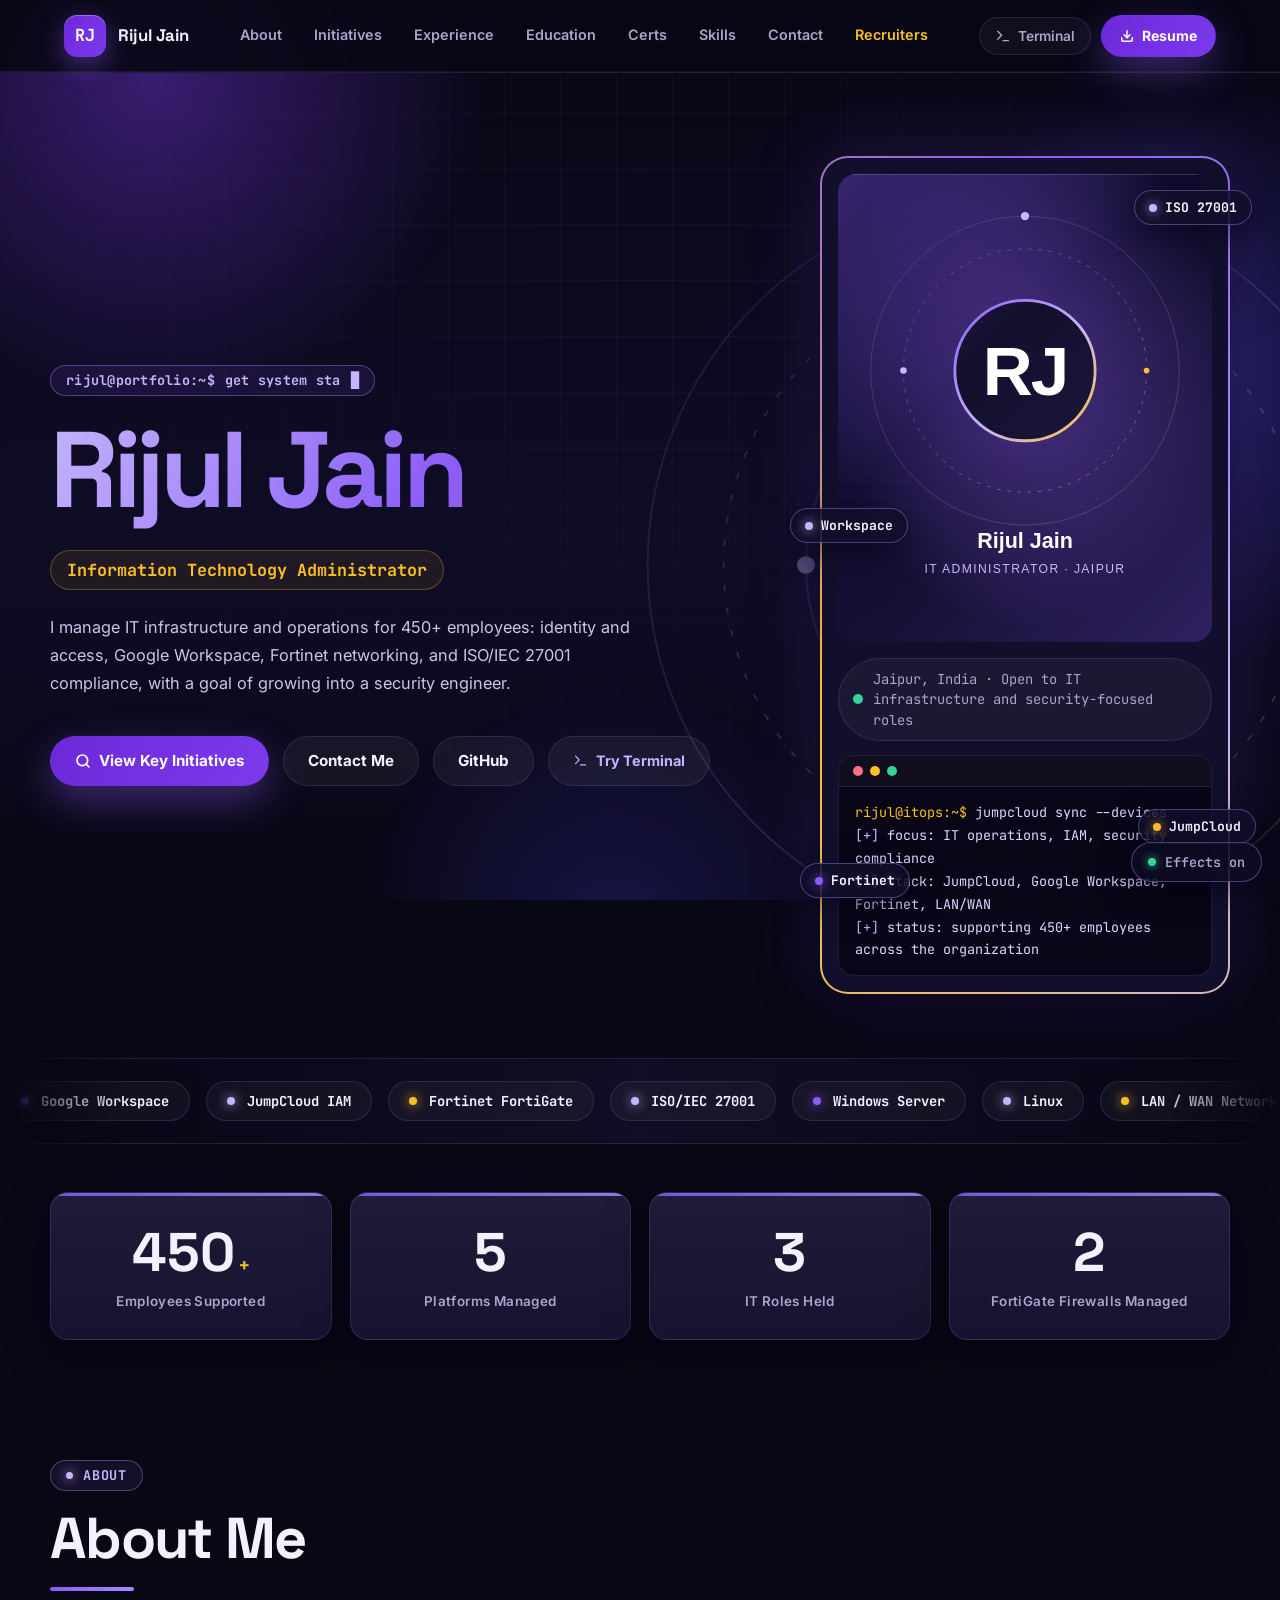
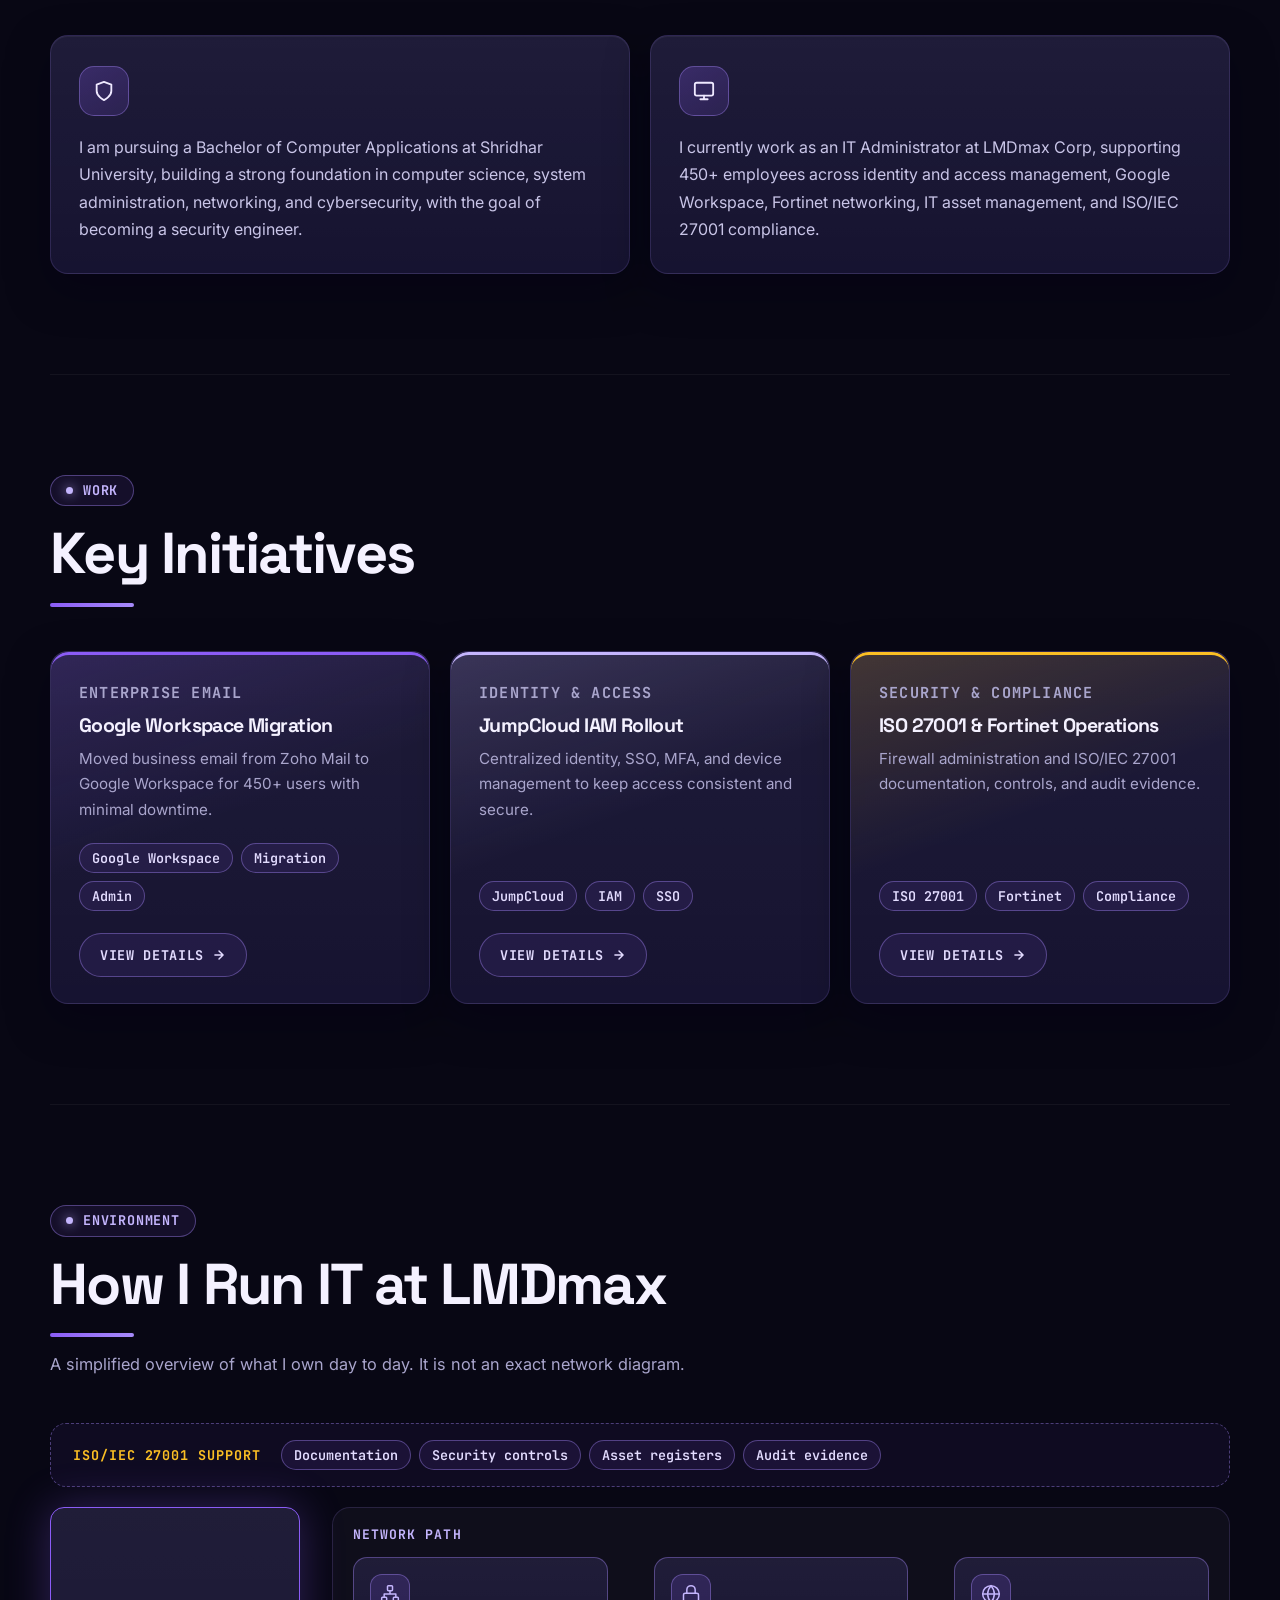
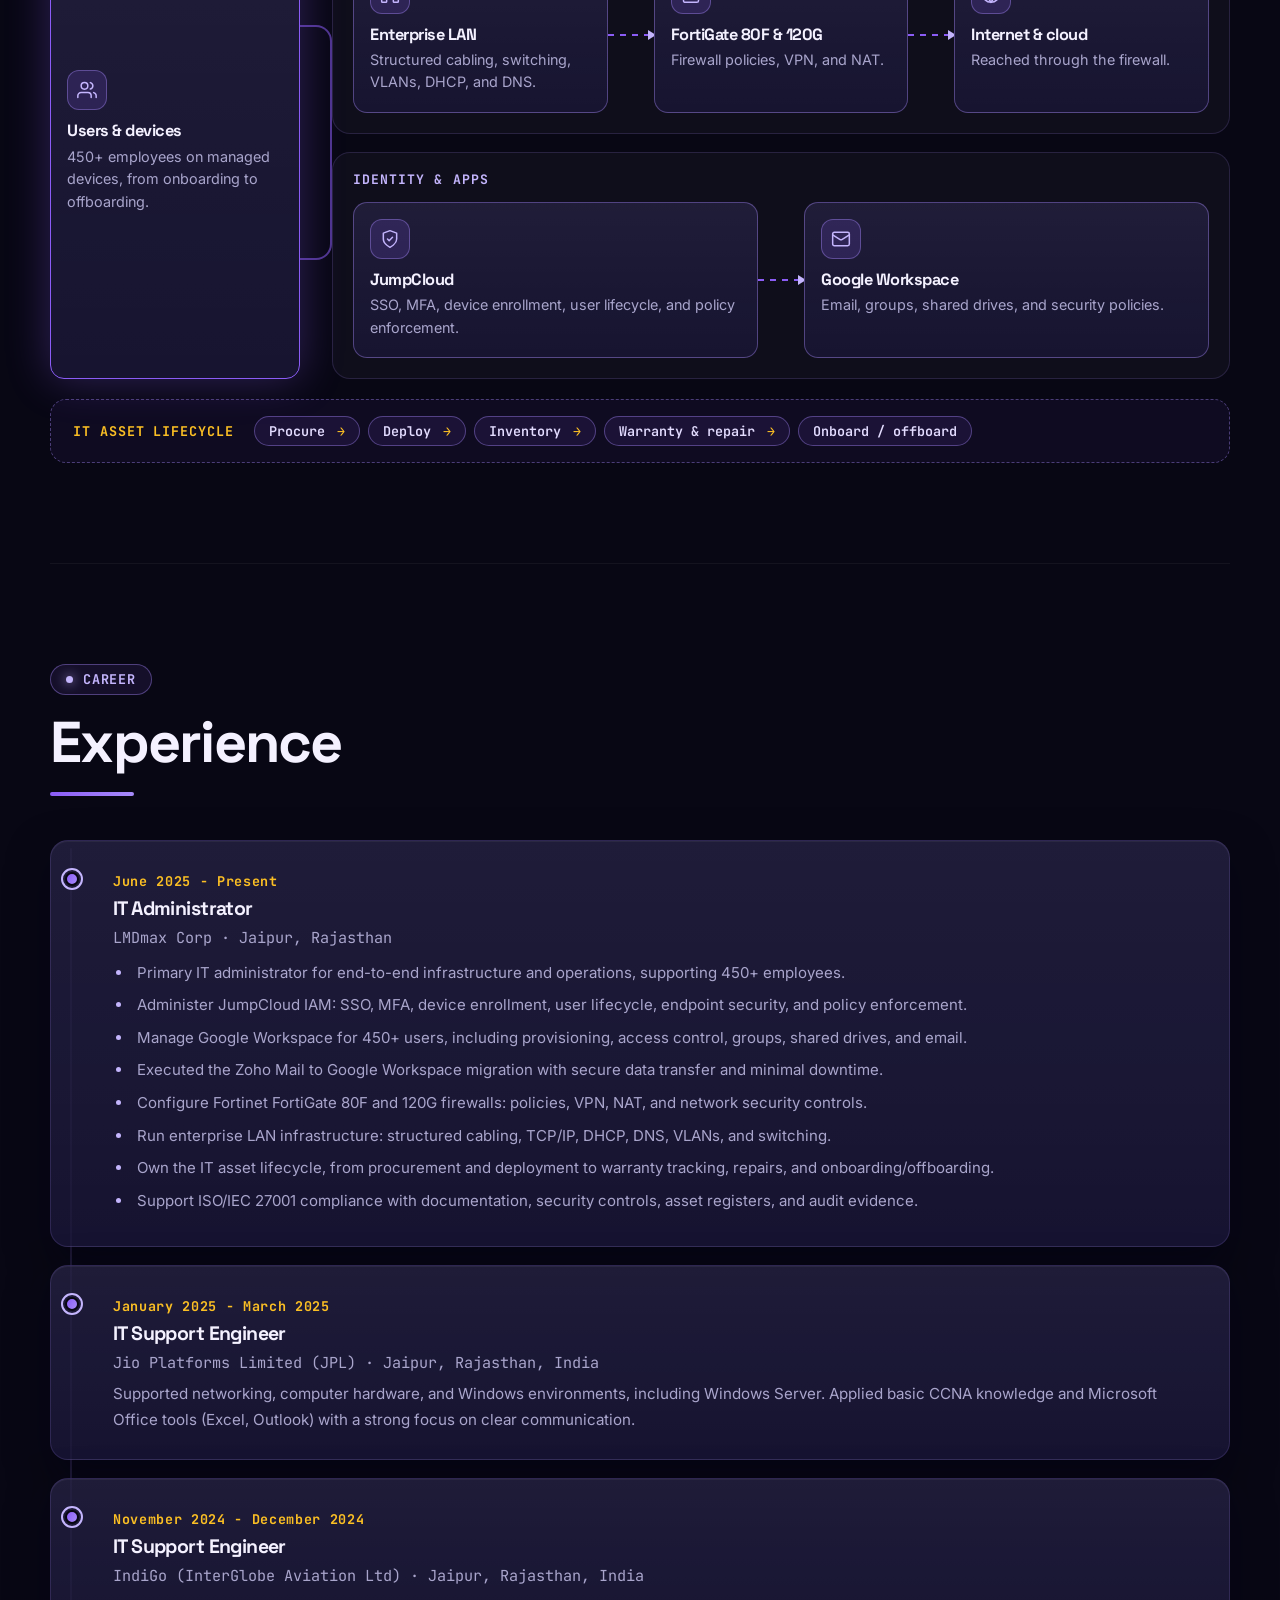
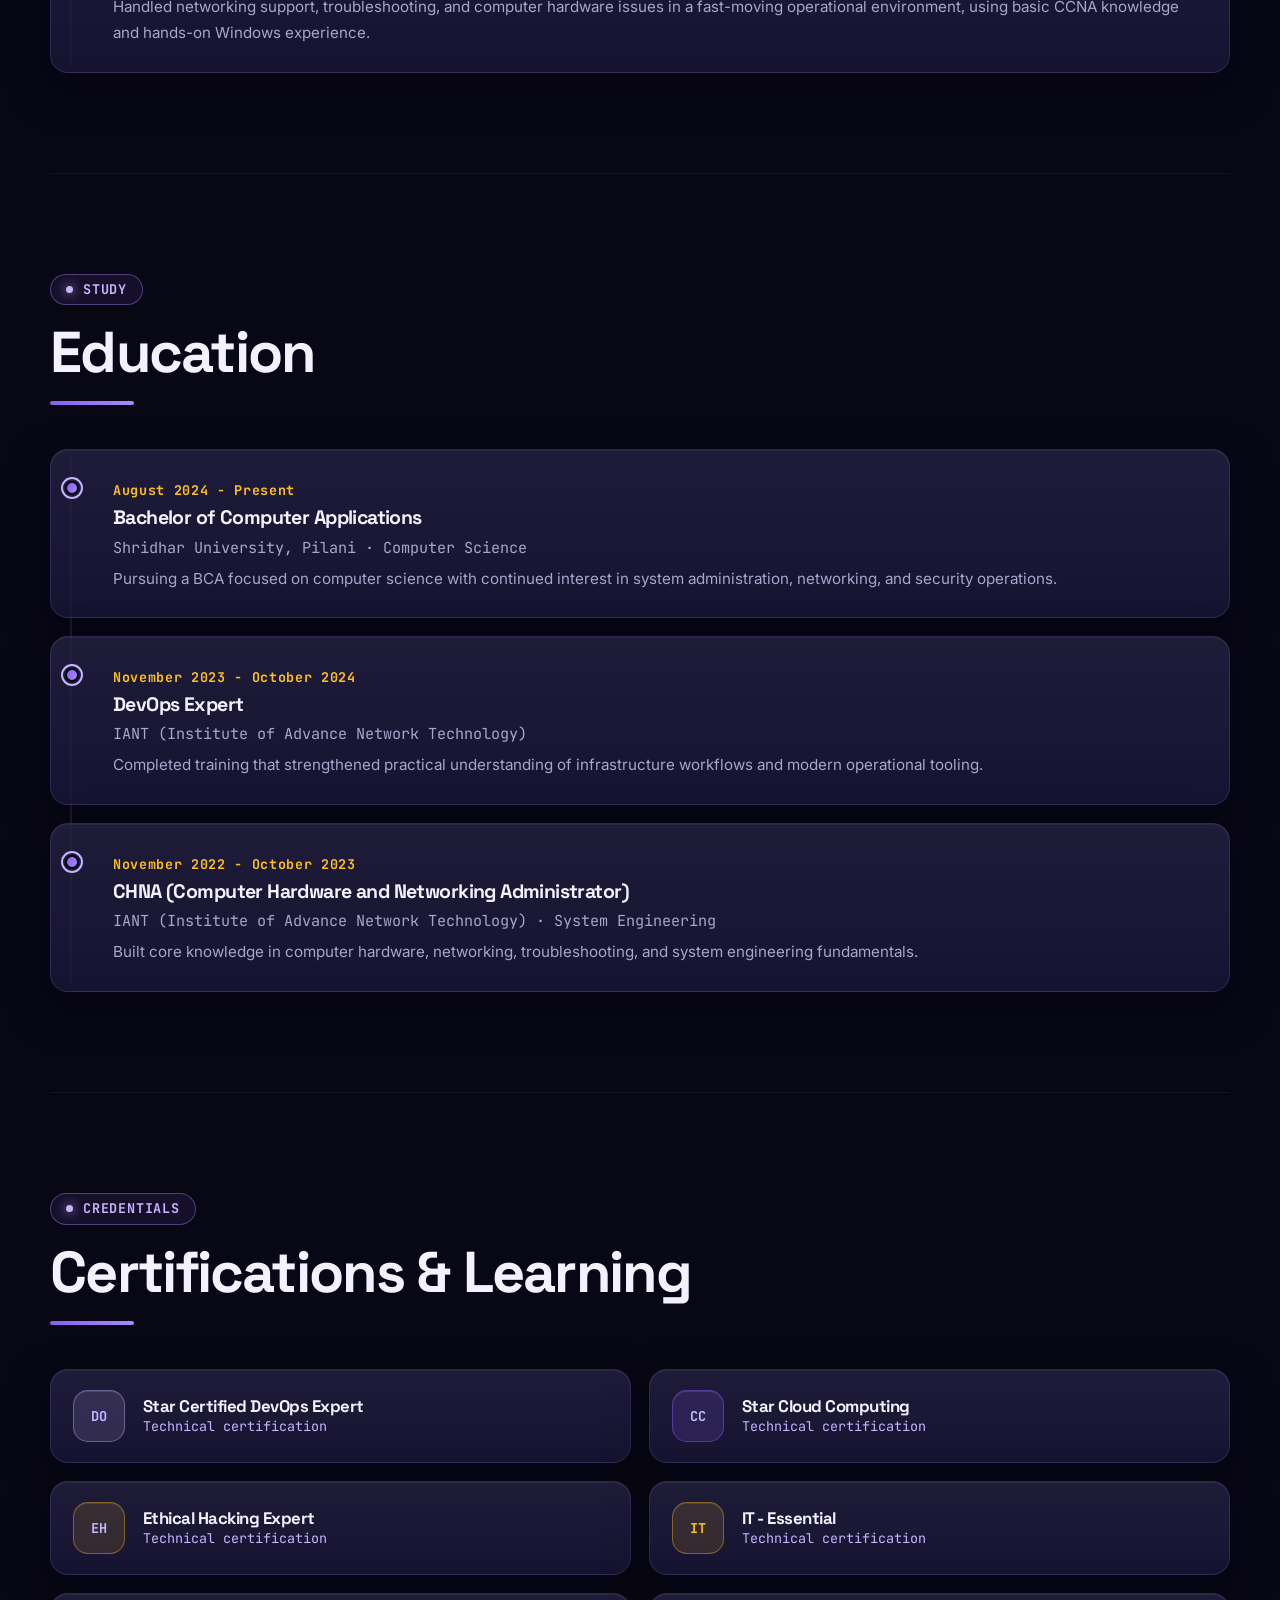
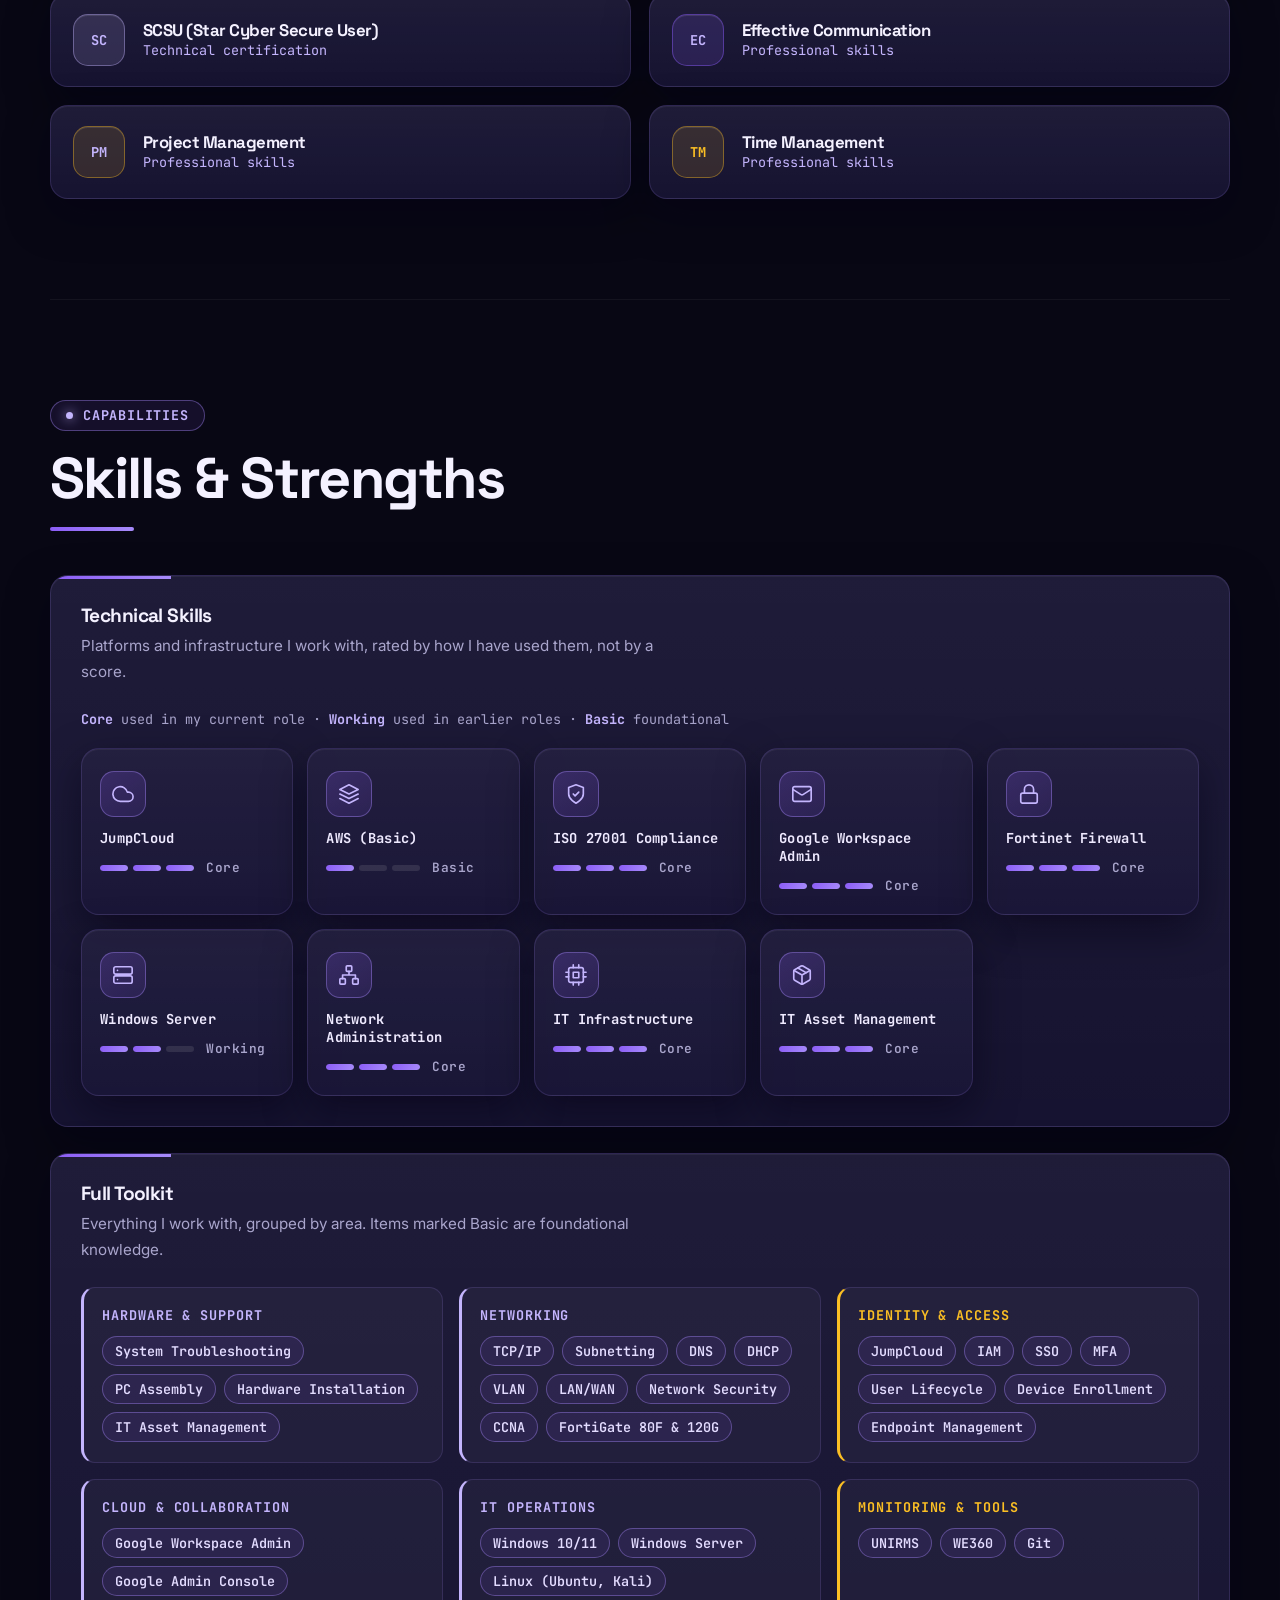
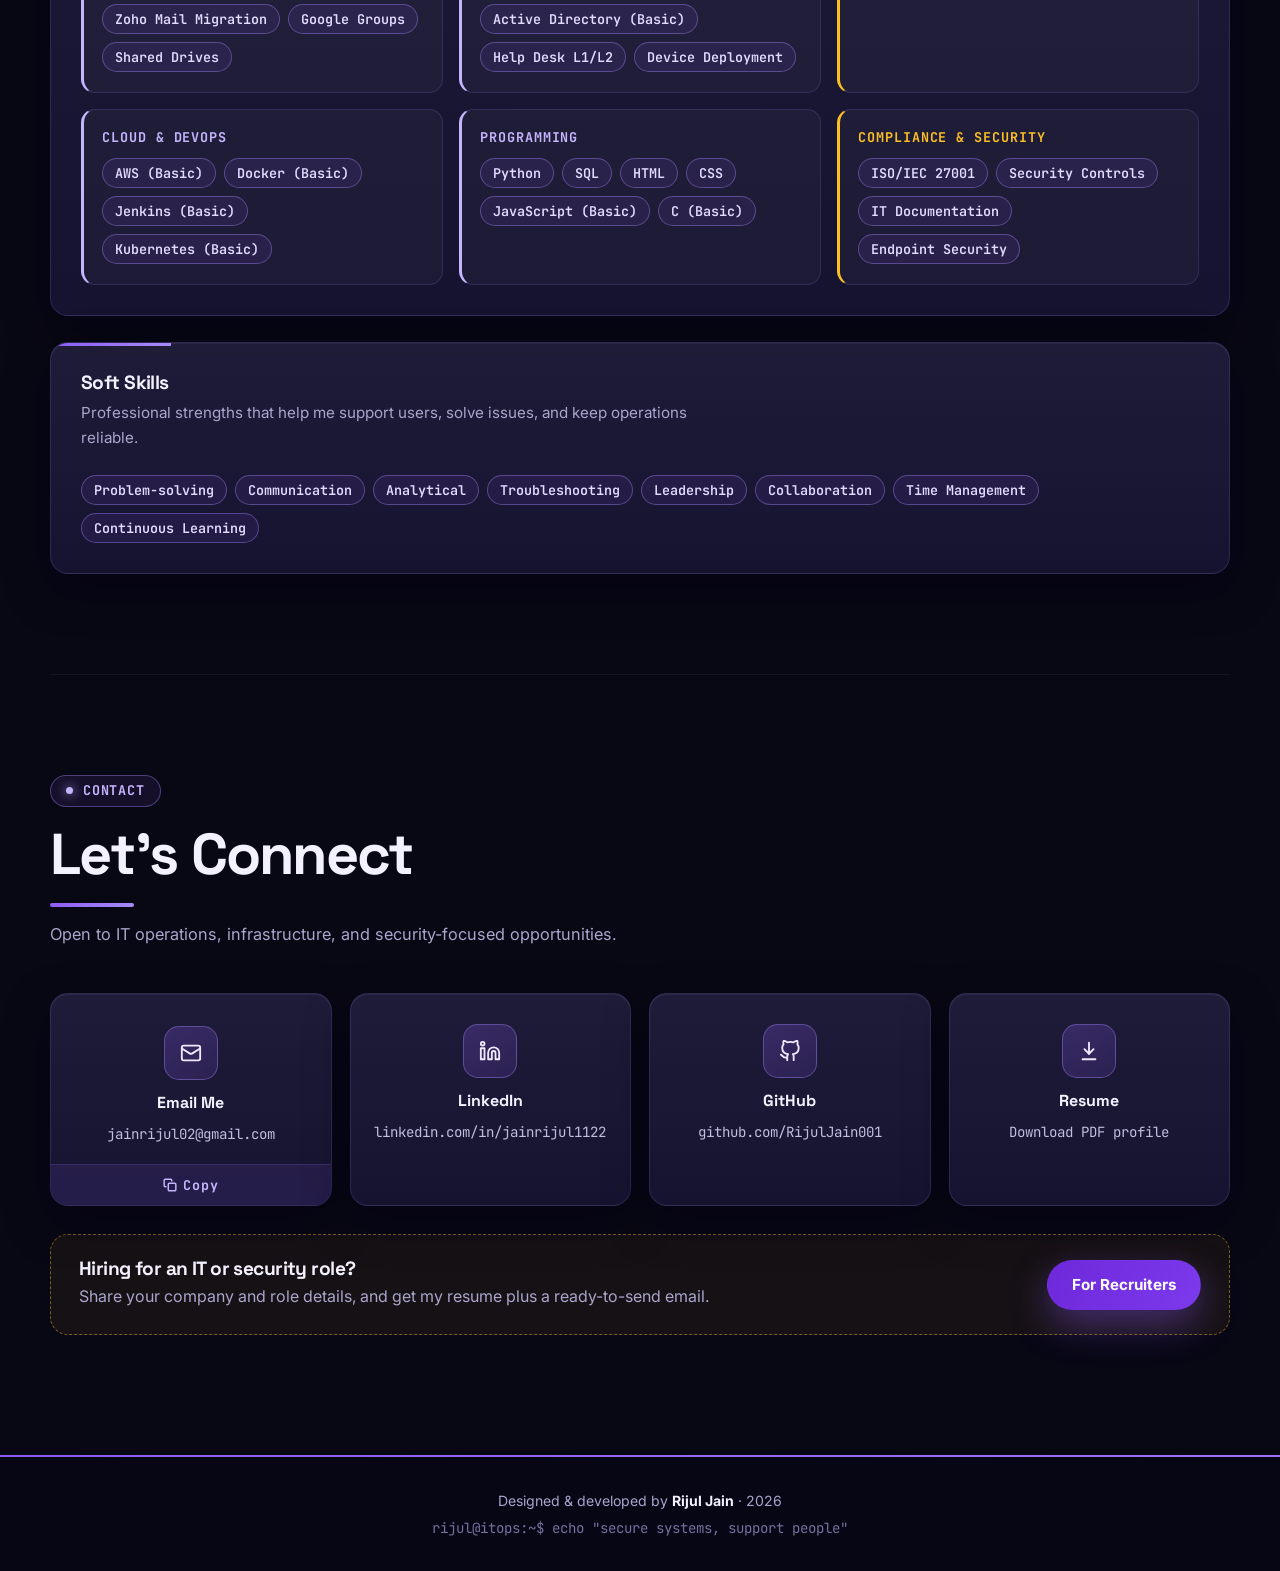
==== commit acf21bbd: "Add For Recruiters page with details form and resume section - New hire.html / hire.js: company + HR" ====
--- a/index.html
+++ b/index.html
@@ -75,6 +75,7 @@
       <a href="#certifications" class="nav-link">Certs</a>
       <a href="#skills" class="nav-link">Skills</a>
       <a href="#contact" class="nav-link">Contact</a>
+      <a href="hire.html" class="nav-link nav-cta">Recruiters</a>
     </nav>
     <div class="header-actions">
       <button class="terminal-trigger-btn" id="terminal-trigger-btn" aria-label="Open interactive terminal" title="Open terminal">
@@ -101,6 +102,7 @@
       <a href="#certifications" class="mobile-link">Certifications</a>
       <a href="#skills"         class="mobile-link">Skills</a>
       <a href="#contact"        class="mobile-link">Contact</a>
+      <a href="hire.html"       class="mobile-link">For Recruiters</a>
       <a href="assets/Rijul_Jain_Resume.pdf" download class="mobile-link mobile-link-dl">Download Resume</a>
       <button class="mobile-link fx-menu" type="button" data-fx-toggle aria-pressed="true" aria-label="Toggle background effects">
         <span class="fx-dot" aria-hidden="true"></span><span class="fx-label">Effects on</span>
@@ -664,6 +666,14 @@
         </a>
 
       </div>
+
+      <div class="recruiter-cta reveal-up">
+        <div>
+          <h3>Hiring for an IT or security role?</h3>
+          <p>Share your company and role details, and get my resume plus a ready-to-send email.</p>
+        </div>
+        <a class="button primary" href="hire.html">For Recruiters</a>
+      </div>
     </section>
 
   </main>
--- a/styles.css
+++ b/styles.css
@@ -1332,6 +1332,11 @@
   .float-chip.c2, .float-chip.c4 { left: -10px; }
 }
 
+@media (max-width: 1060px) {
+  .site-nav, .header-actions { display: none; }
+  .hamburger { display: flex; }
+}
+
 @media (max-width: 1020px) {
   .env-body { grid-template-columns: 1fr; gap: 20px; }
   .env-users::after { display: none; }
@@ -1341,8 +1346,6 @@
 }
 
 @media (max-width: 920px) {
-  .site-nav, .header-actions, .fx-toggle { display: none; }
-  .hamburger { display: flex; }
 
   .hero { grid-template-columns: 1fr; min-height: auto; gap: 40px; padding-top: 60px; }
   .hero-deco { right: -30%; top: 30%; opacity: 0.4; }
@@ -1405,6 +1408,145 @@
 :focus-visible { outline: 2px solid var(--violet-soft); outline-offset: 3px; border-radius: 6px; }
 
 /* ============================================================
+   RECRUITER PAGE
+   ============================================================ */
+.nav-cta { color: var(--amber); }
+.nav-link[aria-current="page"] { color: #fff; background: rgba(139, 92, 246, 0.2); }
+.nav-link[aria-current="page"]::after { width: 46%; }
+
+.page-hero { padding: 96px 0 28px; }
+.page-hero h1 { font-size: clamp(2.6rem, 7vw, 5rem); }
+.page-lead { max-width: 60ch; margin-top: 20px; color: #c9c5e8; font-size: clamp(1.02rem, 1.2vw, 1.16rem); }
+
+.time-chip {
+  display: inline-flex;
+  flex-wrap: wrap;
+  align-items: center;
+  gap: 4px 10px;
+  margin-top: 26px;
+  padding: 9px 18px;
+  border: 1px solid var(--line-strong);
+  border-radius: 999px;
+  background: rgba(139, 92, 246, 0.1);
+  color: var(--violet-soft);
+  font: 600 0.86rem var(--font-mono);
+}
+.live-dot { width: 8px; height: 8px; border-radius: 50%; background: var(--mint); animation: pulse-dot 2s ease-out infinite; }
+
+.hire-layout { display: grid; grid-template-columns: minmax(0, 1fr) minmax(0, 1fr); gap: 22px; align-items: start; padding: 16px 0 40px; }
+.hire-card {
+  position: relative;
+  padding: 30px 28px;
+  border: 1px solid var(--line);
+  border-radius: var(--radius);
+  background: linear-gradient(180deg, rgba(255, 255, 255, 0.05), rgba(255, 255, 255, 0.012)), var(--surface);
+  box-shadow: var(--shadow), inset 0 1px 0 rgba(255, 255, 255, 0.05);
+}
+.hire-card::before { content: ""; position: absolute; inset: 0 auto auto 0; width: 110px; height: 3px; background: var(--grad); }
+.hire-title { font-size: 1.5rem; }
+.hire-sub { margin: 6px 0 20px; color: var(--muted); font-size: 0.95rem; }
+.req { color: var(--amber); }
+
+.prepared {
+  margin-bottom: 18px;
+  padding: 10px 14px;
+  border: 1px solid rgba(251, 191, 36, 0.3);
+  border-radius: 12px;
+  background: rgba(251, 191, 36, 0.08);
+  color: var(--amber);
+  font: 600 0.84rem/1.5 var(--font-mono);
+}
+.prepared[hidden] { display: none; }
+
+.field { display: grid; gap: 6px; margin-bottom: 14px; }
+.field-row { display: grid; grid-template-columns: 1fr 1fr; gap: 0 14px; }
+.field label { color: var(--violet-soft); font: 700 0.8rem var(--font-mono); letter-spacing: 0.05em; text-transform: uppercase; }
+.field input, .field select, .field textarea {
+  width: 100%;
+  min-height: 48px;
+  padding: 12px 14px;
+  border: 1px solid var(--line-strong);
+  border-radius: 12px;
+  background: rgba(8, 7, 20, 0.75);
+  color: var(--text);
+  font: 1rem 'Inter', sans-serif;            /* 16px stops iOS from zooming on focus */
+  transition: border-color var(--transition), box-shadow var(--transition);
+}
+.field textarea { min-height: 112px; resize: vertical; }
+.field select { appearance: none; background-image: linear-gradient(45deg, transparent 50%, var(--violet-soft) 50%), linear-gradient(135deg, var(--violet-soft) 50%, transparent 50%); background-position: calc(100% - 20px) 55%, calc(100% - 14px) 55%; background-size: 6px 6px; background-repeat: no-repeat; padding-right: 38px; }
+.field select option { background: #120f2c; color: var(--text); }
+.field input::placeholder, .field textarea::placeholder { color: rgba(169, 165, 204, 0.55); }
+.field input:focus, .field select:focus, .field textarea:focus { outline: none; border-color: var(--violet); box-shadow: 0 0 0 3px rgba(139, 92, 246, 0.3); }
+.field [aria-invalid="true"] { border-color: var(--rose); }
+.field-error { color: var(--rose); font-size: 0.86rem; }
+.field-error:empty { display: none; }
+.hp { position: absolute; left: -9999px; width: 1px; height: 1px; overflow: hidden; }
+
+.auto-box { display: grid; gap: 8px; margin: 4px 0 20px; padding: 14px 16px; border: 1px dashed var(--line-strong); border-radius: 14px; background: rgba(139, 92, 246, 0.06); }
+.auto-row { display: flex; flex-wrap: wrap; justify-content: space-between; gap: 2px 14px; font: 0.86rem/1.5 var(--font-mono); }
+.auto-row dt { color: var(--muted); }
+.auto-row dd { color: var(--text); text-align: right; }
+
+.form-actions { display: flex; flex-wrap: wrap; gap: 12px; }
+.form-note { margin-top: 14px; color: var(--muted); font-size: 0.88rem; }
+
+.success-panel { padding-top: 6px; }
+.success-panel[hidden], #hire-form[hidden] { display: none; }
+.success-panel h3 { margin-bottom: 8px; font-size: 1.4rem; }
+.success-panel p { color: var(--muted); }
+.summary {
+  margin: 16px 0 18px;
+  padding: 14px 16px;
+  overflow-x: auto;
+  border: 1px solid var(--line);
+  border-radius: 12px;
+  background: rgba(7, 5, 20, 0.7);
+  color: #dcd7ff;
+  font: 0.82rem/1.7 var(--font-mono);
+  white-space: pre-wrap;
+  word-break: break-word;
+}
+
+.resume-actions { margin-bottom: 8px; }
+.glance { display: grid; gap: 12px; margin: 22px 0; }
+.glance div { display: grid; grid-template-columns: 96px 1fr; gap: 12px; }
+.glance dt { color: var(--amber); font: 700 0.82rem var(--font-mono); letter-spacing: 0.04em; text-transform: uppercase; }
+.glance dd { color: #d6d2f2; font-size: 0.95rem; }
+.resume-embed { display: block; width: 100%; height: 560px; border: 1px solid var(--line); border-radius: 14px; background: #1a1738; }
+
+.recruiter-cta {
+  display: flex;
+  flex-wrap: wrap;
+  align-items: center;
+  justify-content: space-between;
+  gap: 18px 28px;
+  margin-top: 28px;
+  padding: 24px 28px;
+  border: 1px dashed rgba(251, 191, 36, 0.45);
+  border-radius: var(--radius);
+  background: rgba(251, 191, 36, 0.06);
+}
+.recruiter-cta h3 { margin-bottom: 4px; font-size: 1.2rem; }
+.recruiter-cta p { color: var(--muted); }
+@media (max-width: 640px) { .recruiter-cta .button { width: 100%; } }
+
+.hire-links { display: grid; grid-template-columns: repeat(3, minmax(0, 1fr)); gap: 18px; padding-bottom: 110px; }
+.hire-links .contact-card { min-height: 120px; justify-content: center; }
+
+@media (max-width: 920px) {
+  .hire-layout { grid-template-columns: 1fr; }
+  .resume-embed { display: none; }      /* phones and tablets can't preview PDFs reliably */
+  .page-hero { padding-top: 64px; }
+}
+@media (max-width: 640px) {
+  .field-row { grid-template-columns: 1fr; }
+  .hire-card { padding: 24px 20px; }
+  .hire-links { grid-template-columns: 1fr; }
+  .glance div { grid-template-columns: 1fr; gap: 2px; }
+  .form-actions .button { width: 100%; }
+}
+
+/* ============================================================
    SKIP LINK + EFFECTS TOGGLE
    ============================================================ */
 .skip-link {
@@ -1444,7 +1586,7 @@
 .fx-toggle[aria-pressed="false"] .fx-dot, .fx-menu[aria-pressed="false"] .fx-dot { background: var(--muted); box-shadow: none; }
 
 /* Phones + tablets: the toggle lives in the menu instead (must come after the base rule above) */
-@media (max-width: 920px) {
+@media (max-width: 1060px) {
   .fx-toggle { display: none; }
 }
 
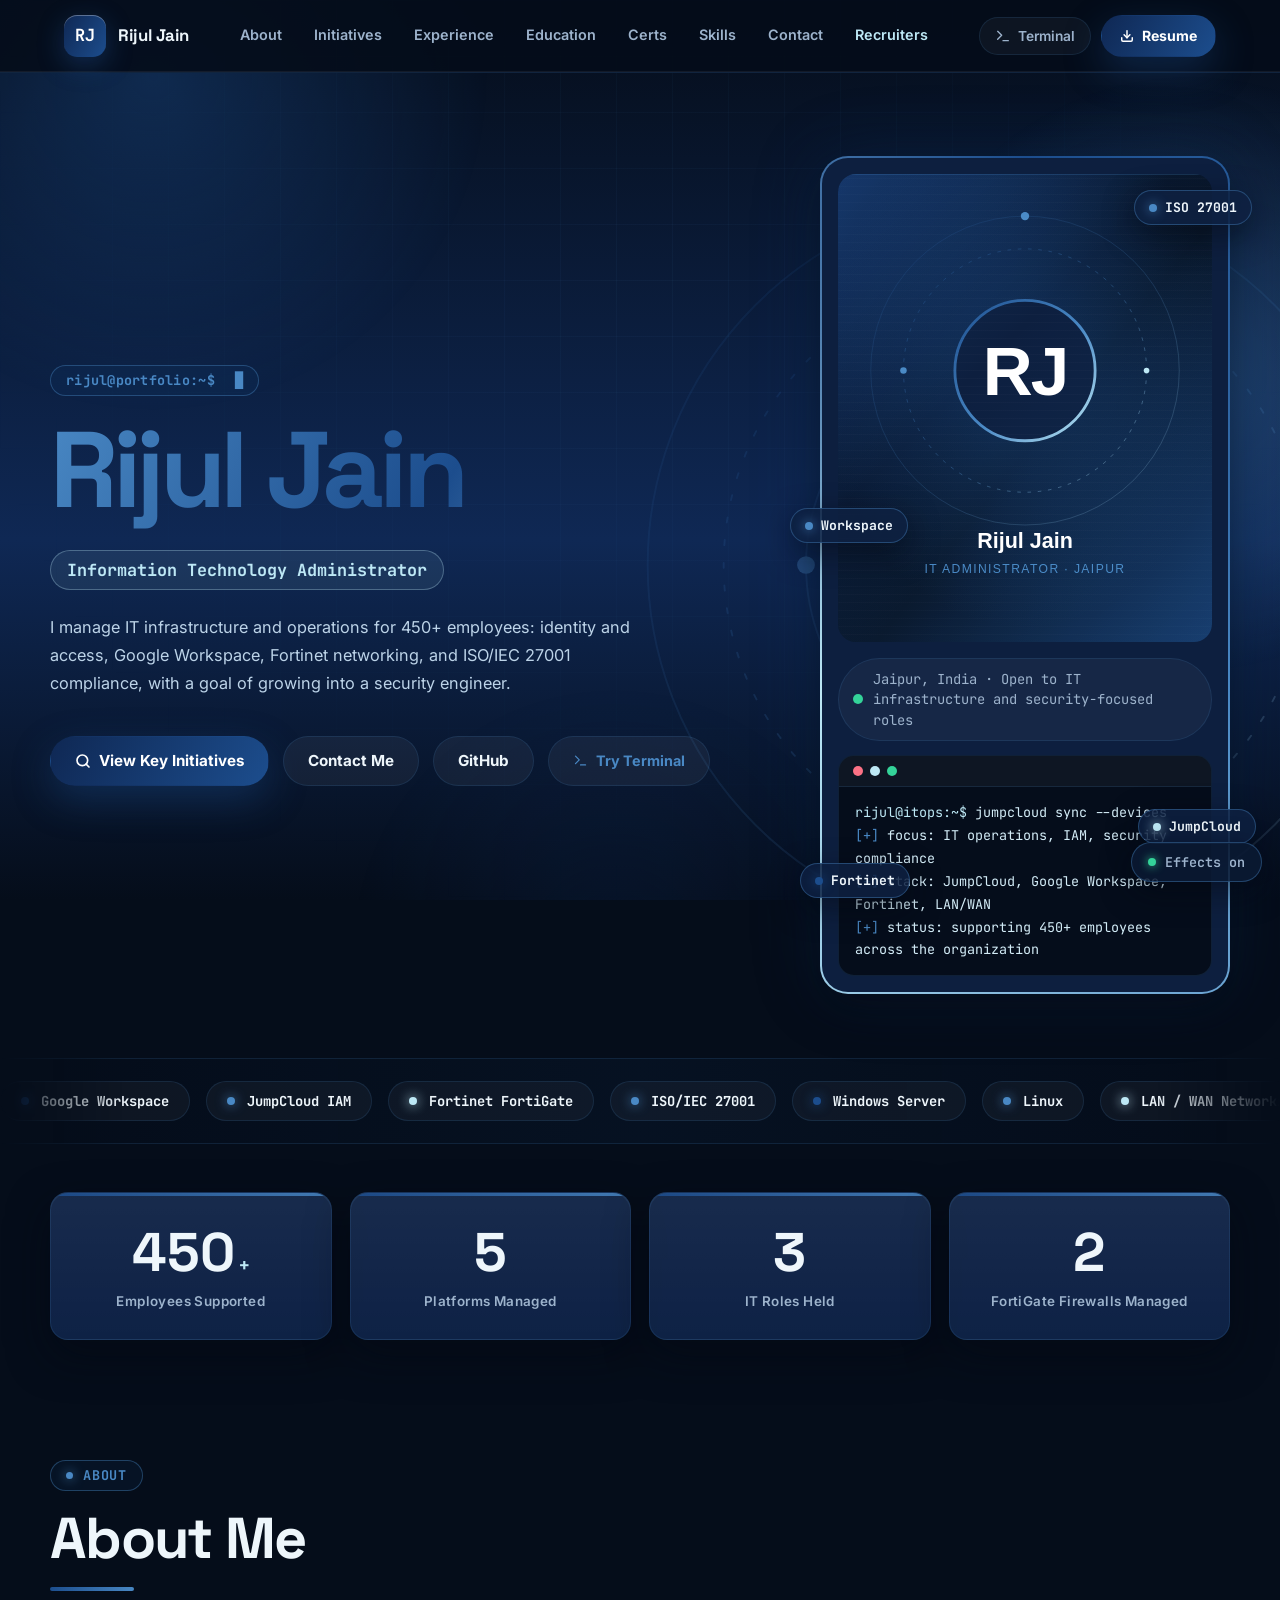
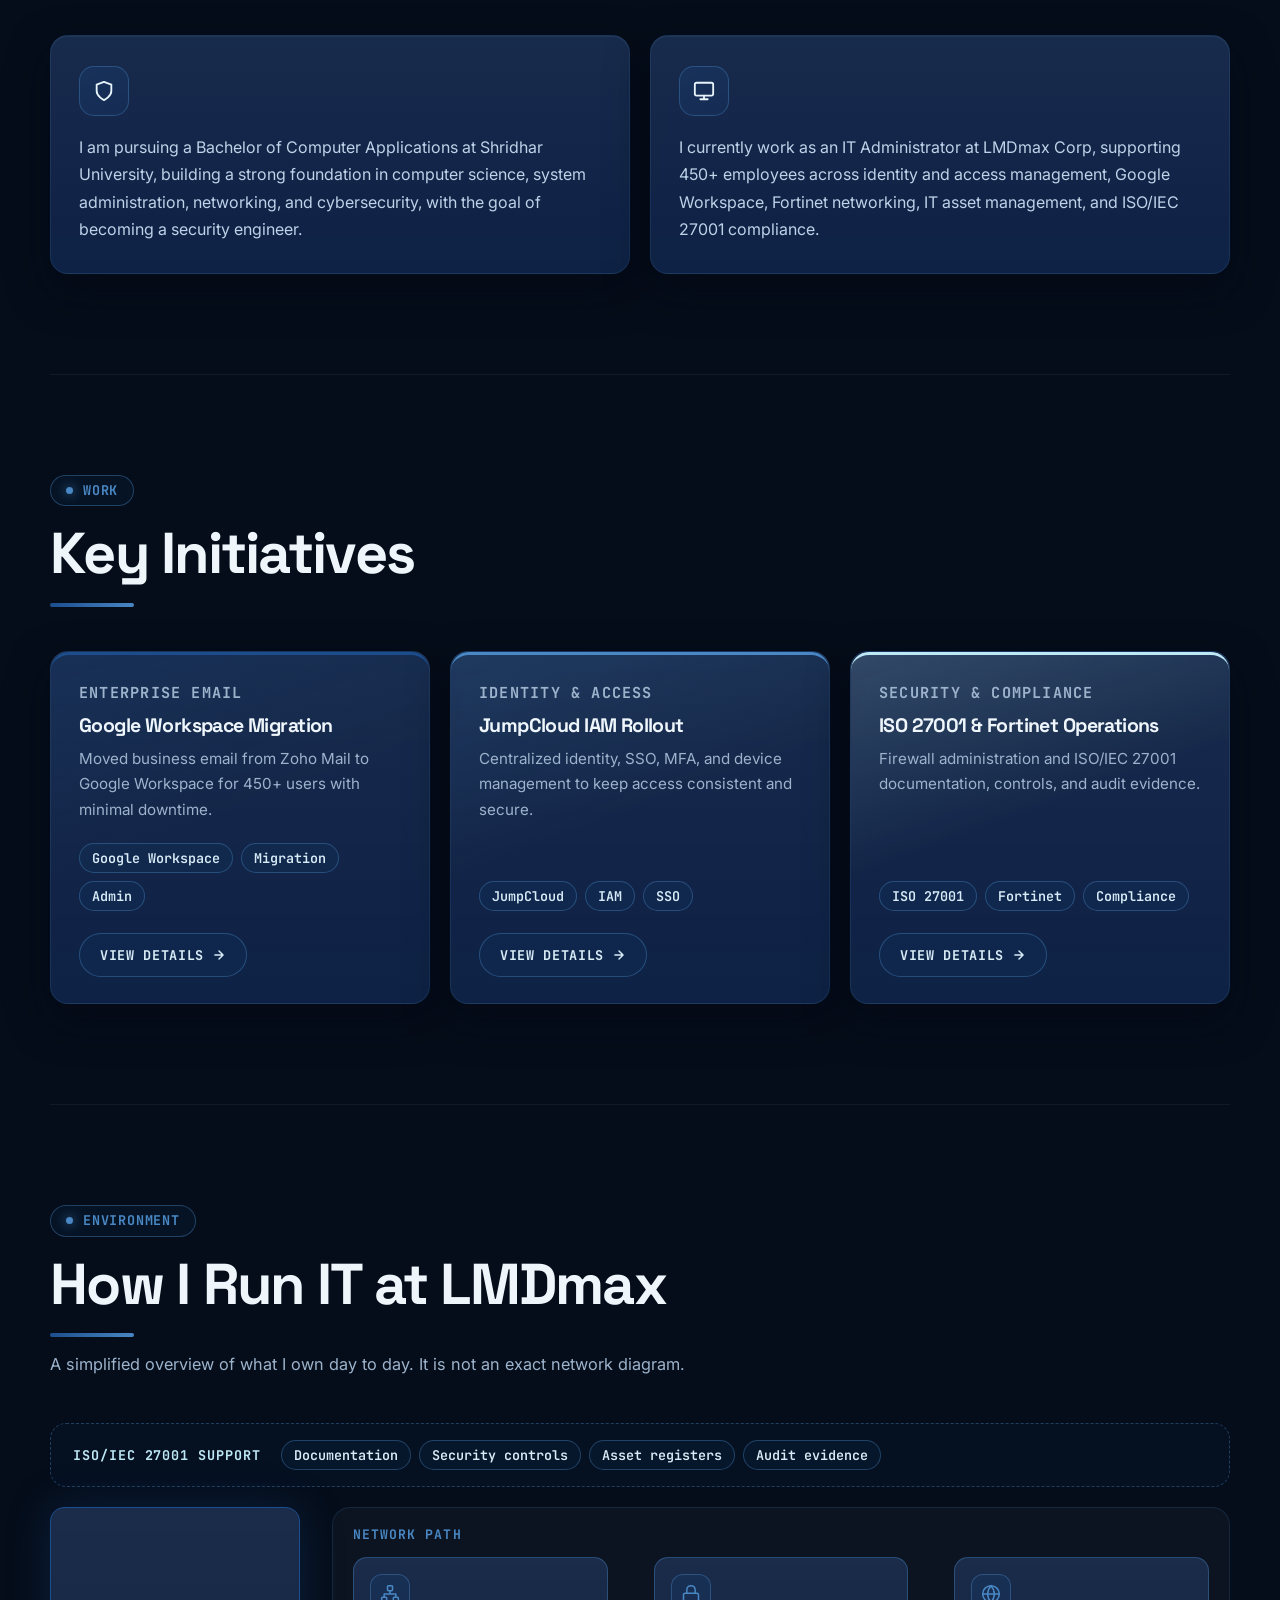
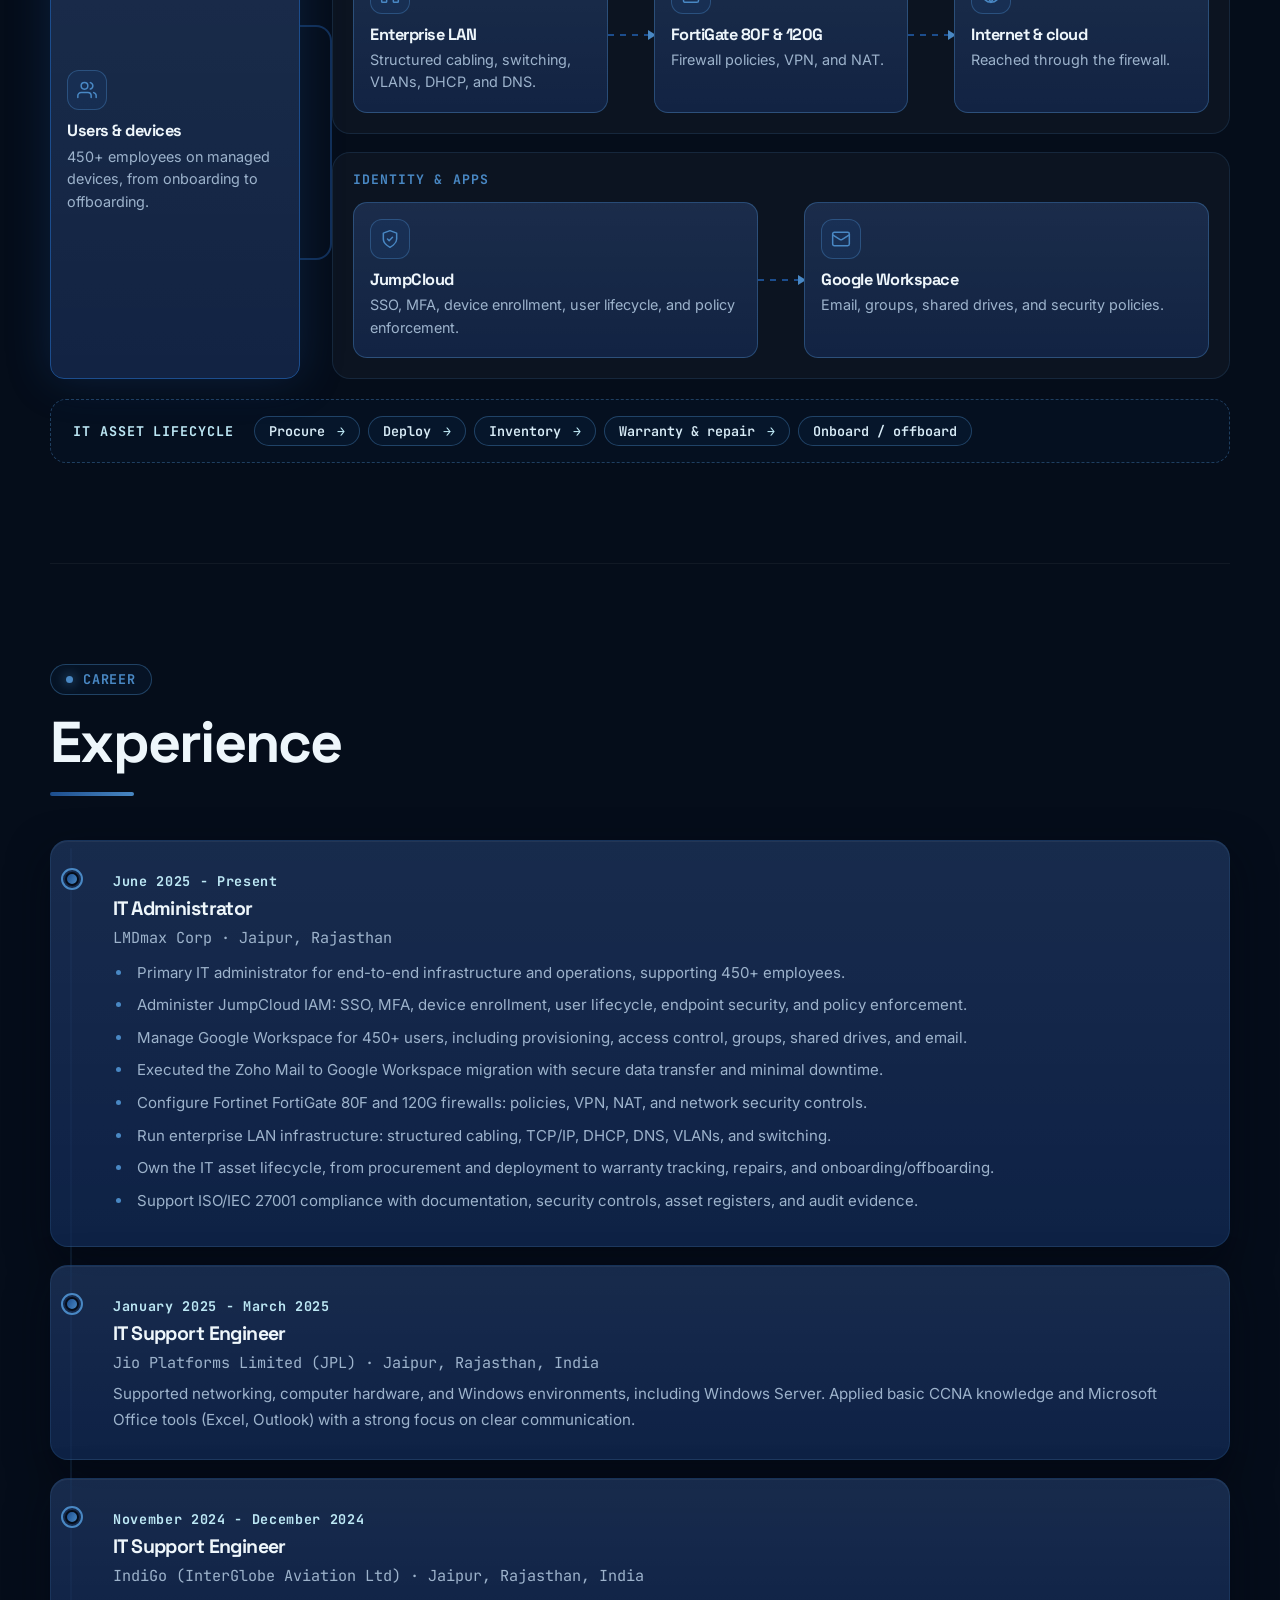
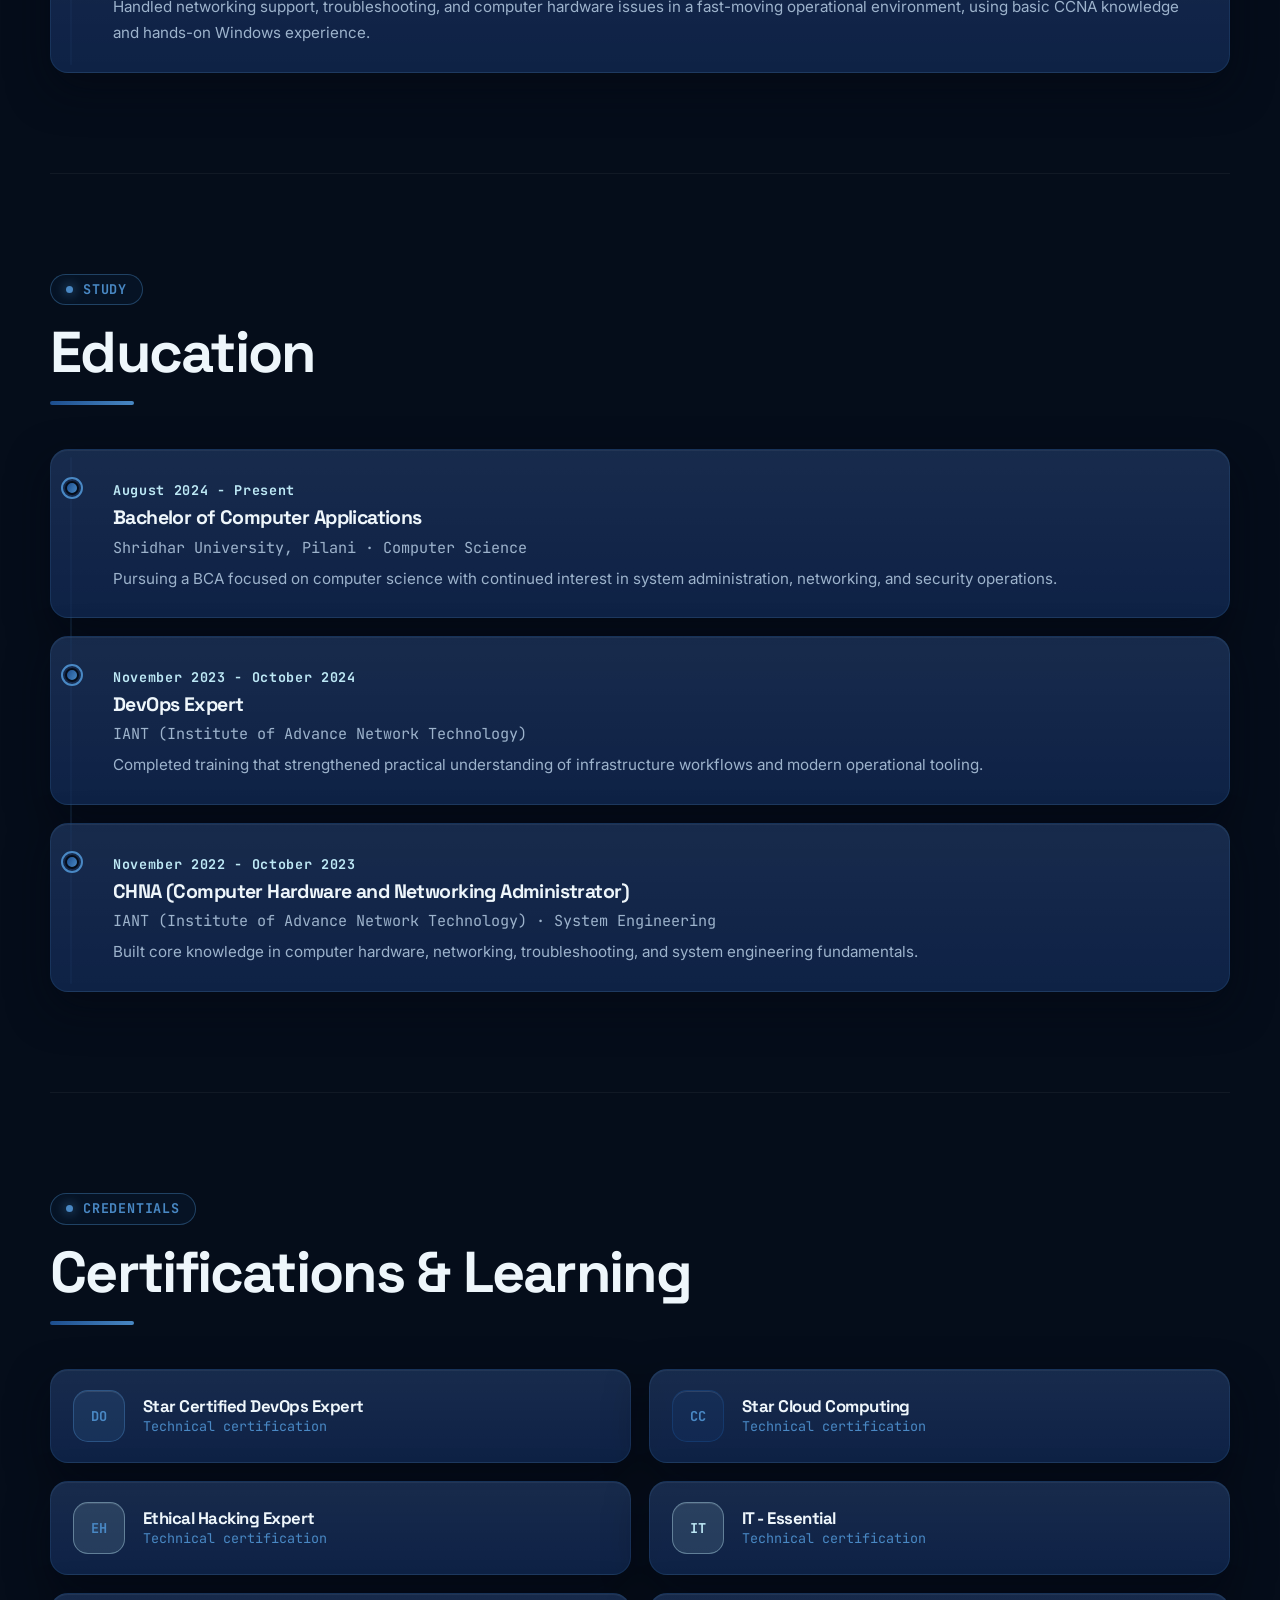
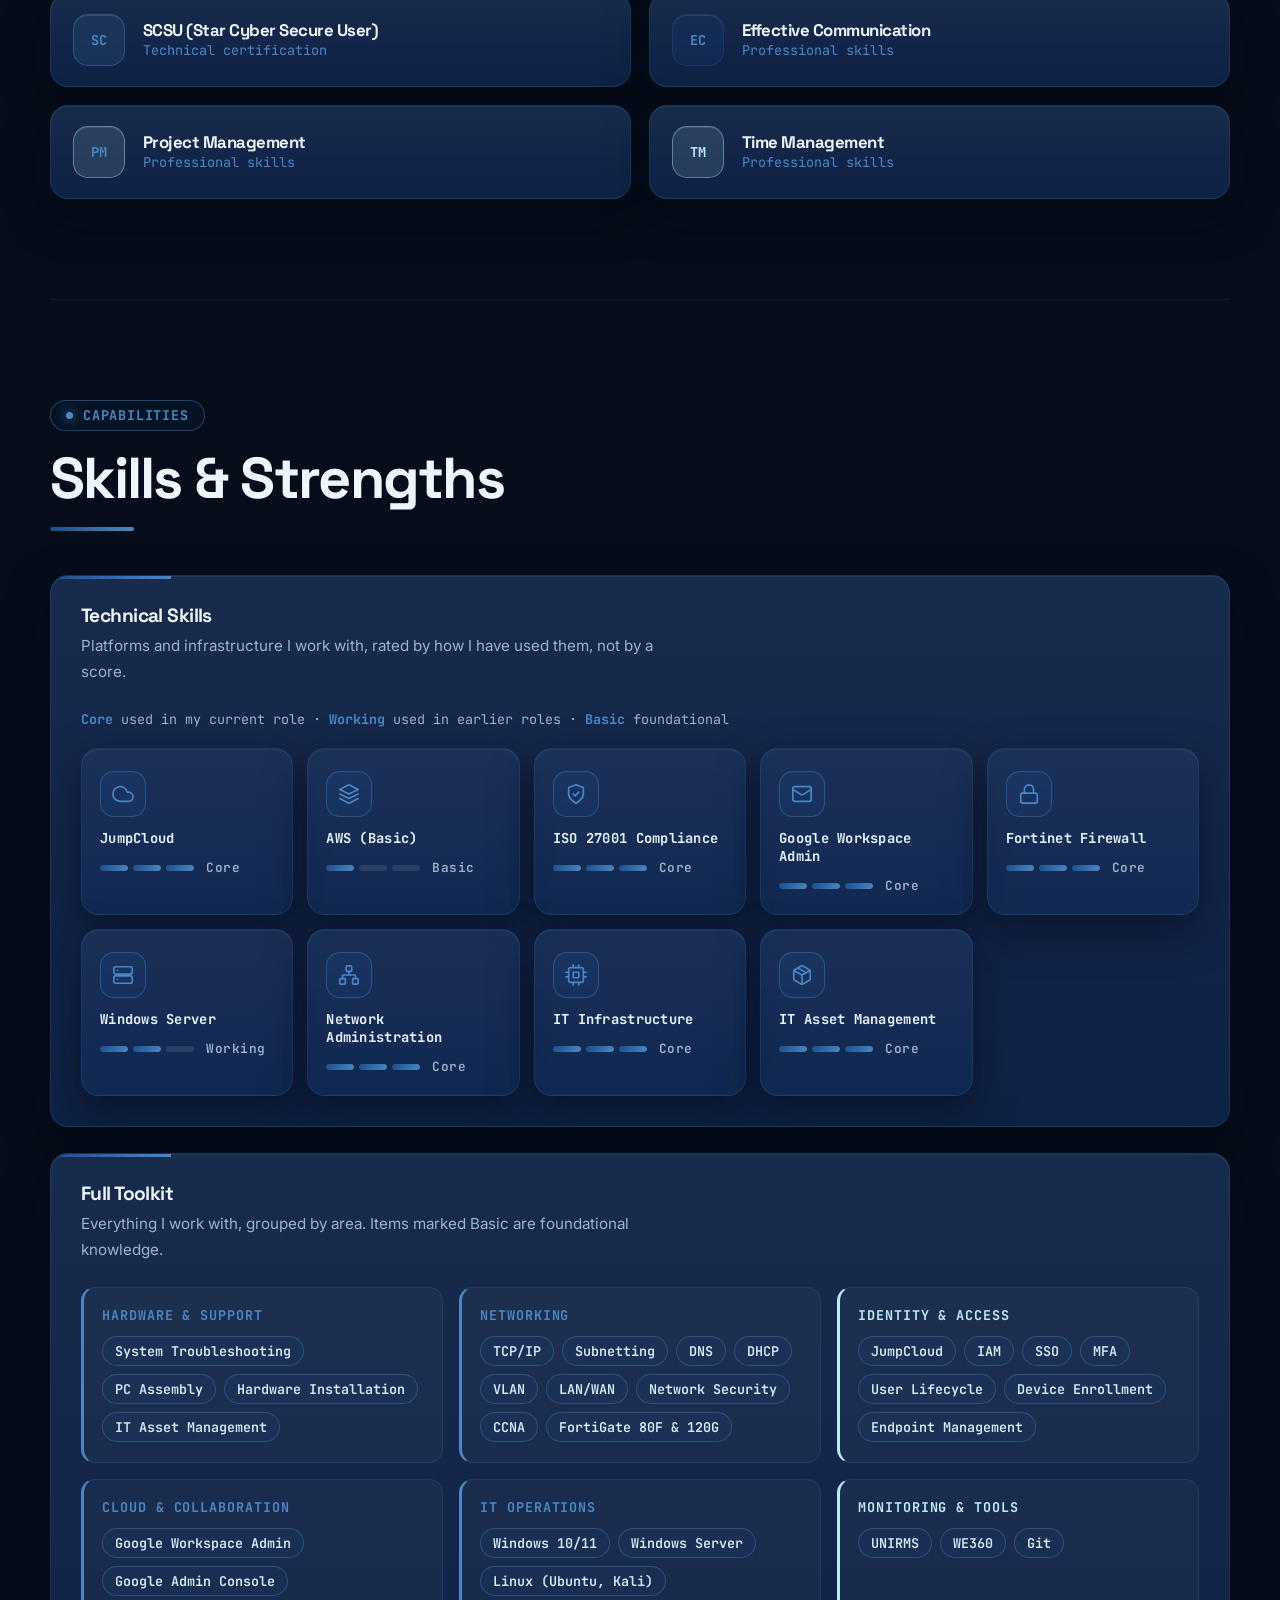
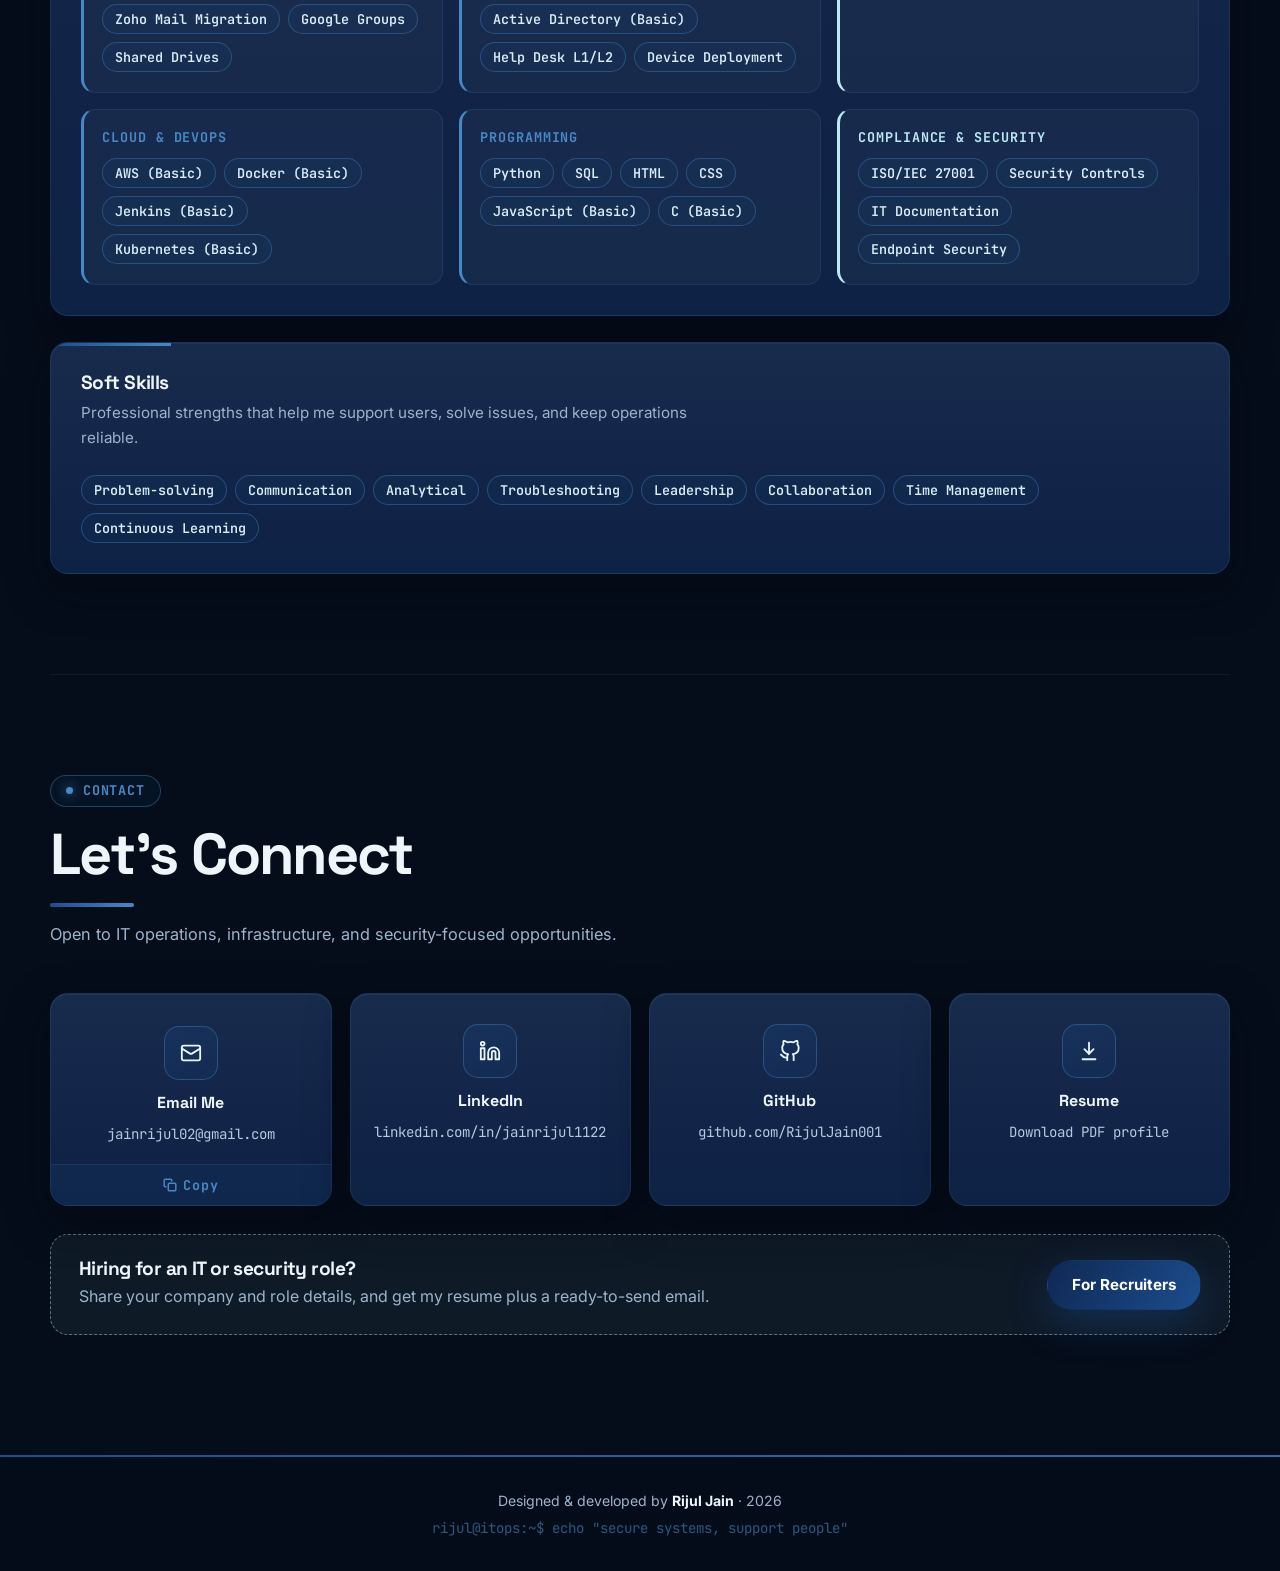
==== commit a0f57105: "Switch site palette to navy/blue (#0F2854, #1C4D8D, #4988C4, #BDE8F5) - Replace the violet+amber "Au" ====
--- a/index.html
+++ b/index.html
@@ -5,7 +5,7 @@
   <meta name="viewport" content="width=device-width, initial-scale=1.0">
   <title>Rijul Jain | IT Administrator & Security-Focused Portfolio</title>
   <meta name="description" content="Portfolio of Rijul Jain - IT Administrator in Jaipur with hands-on experience in Google Workspace, JumpCloud IAM, Fortinet firewalls, networking, and ISO/IEC 27001 compliance.">
-  <meta name="theme-color" content="#080714">
+  <meta name="theme-color" content="#050d1a">
   <meta property="og:type" content="website">
   <meta property="og:title" content="Rijul Jain | IT Administrator">
   <meta property="og:description" content="IT Administrator in Jaipur: Google Workspace, JumpCloud IAM, Fortinet firewalls, networking, and ISO/IEC 27001 compliance.">
@@ -118,7 +118,7 @@
         <svg class="deco-static" viewBox="0 0 600 600" fill="none">
           <defs>
             <linearGradient id="decoGrad" x1="0" y1="0" x2="1" y2="1">
-              <stop offset="0" stop-color="#8b5cf6"/><stop offset="0.55" stop-color="#c4b5fd"/><stop offset="1" stop-color="#fbbf24"/>
+              <stop offset="0" stop-color="#1C4D8D"/><stop offset="0.55" stop-color="#4988C4"/><stop offset="1" stop-color="#BDE8F5"/>
             </linearGradient>
           </defs>
           <circle cx="300" cy="300" r="290" stroke="url(#decoGrad)" stroke-opacity="0.35" stroke-width="1.5"/>
@@ -126,11 +126,11 @@
         </svg>
         <svg class="deco-spin" viewBox="0 0 600 600" fill="none">
           <circle cx="300" cy="300" r="230" stroke="url(#decoGrad)" stroke-opacity="0.5" stroke-width="1.5" stroke-dasharray="4 14" stroke-linecap="round"/>
-          <circle cx="300" cy="70" r="8" fill="#c4b5fd"/><circle cx="530" cy="300" r="5" fill="#fbbf24"/>
+          <circle cx="300" cy="70" r="8" fill="#4988C4"/><circle cx="530" cy="300" r="5" fill="#BDE8F5"/>
         </svg>
         <svg class="deco-spin-rev" viewBox="0 0 600 600" fill="none">
-          <circle cx="300" cy="300" r="165" stroke="#a78bfa" stroke-opacity="0.35" stroke-width="1.5"/>
-          <circle cx="135" cy="300" r="7" fill="#c4b5fd"/><circle cx="300" cy="465" r="5" fill="#8b5cf6"/>
+          <circle cx="300" cy="300" r="165" stroke="#4988C4" stroke-opacity="0.35" stroke-width="1.5"/>
+          <circle cx="135" cy="300" r="7" fill="#4988C4"/><circle cx="300" cy="465" r="5" fill="#1C4D8D"/>
         </svg>
       </div>
       <div class="hero-copy">
--- a/styles.css
+++ b/styles.css
@@ -1,6 +1,6 @@
 /* ============================================================
-   RIJUL JAIN PORTFOLIO — "AURORA" THEME
-   Palette: deep indigo base · violet + amber accents
+   RIJUL JAIN PORTFOLIO — "DEEP CURRENT" THEME
+   Palette: navy base (#0F2854) · blue accents (#1C4D8D / #4988C4) · pale cyan pop (#BDE8F5)
    ============================================================ */
 
 /* ============================================================
@@ -13,27 +13,27 @@
 }
 
 :root {
-  --bg:            #080714;
-  --bg-2:          #0f0c26;
-  --surface:       rgba(24, 20, 54, 0.78);
-  --surface-solid: #120f2c;
-  --text:          #f4f1ff;
-  --muted:         #a9a5cc;
-  --line:          rgba(167, 139, 250, 0.16);
-  --line-strong:   rgba(167, 139, 250, 0.4);
-
-  --violet:        #8b5cf6;
-  --violet-soft:   #c4b5fd;
-  --amber:         #fbbf24;
+  --bg:            #050d1a;
+  --bg-2:          #0F2854;
+  --surface:       rgba(15, 40, 84, 0.72);
+  --surface-solid: #0d1f3f;
+  --text:          #eef6fb;
+  --muted:         #9db3cc;
+  --line:          rgba(73, 136, 196, 0.16);
+  --line-strong:   rgba(73, 136, 196, 0.4);
+
+  --violet:        #1C4D8D;
+  --violet-soft:   #4988C4;
+  --amber:         #BDE8F5;
   --mint:          #34d399;   /* status dot only */
   --rose:          #fb7185;   /* errors / close hover only */
 
-  --grad:          linear-gradient(120deg, #8b5cf6, #a78bfa);
-  --grad-hero:     linear-gradient(120deg, #c4b5fd 0%, #8b5cf6 45%, #fbbf24 100%);
-  --grad-btn:      linear-gradient(120deg, #6d28d9, #7c3aed);
-
-  --shadow:        0 16px 40px rgba(4, 2, 20, 0.5);
-  --glow:          0 0 44px rgba(139, 92, 246, 0.3);
+  --grad:          linear-gradient(120deg, #1C4D8D, #4988C4);
+  --grad-hero:     linear-gradient(120deg, #4988C4 0%, #1C4D8D 45%, #BDE8F5 100%);
+  --grad-btn:      linear-gradient(120deg, #0F2854, #1C4D8D);
+
+  --shadow:        0 16px 40px rgba(3, 8, 17, 0.5);
+  --glow:          0 0 44px rgba(28, 77, 141, 0.3);
 
   --radius:        18px;
   --header-h:      72px;
@@ -111,19 +111,19 @@
 .aurora span:nth-child(1) {
   width: 56vmax; height: 56vmax;
   left: -16vmax; top: -22vmax;
-  background: radial-gradient(circle, rgba(124, 58, 237, 0.42), transparent 66%);
+  background: radial-gradient(circle, rgba(28, 77, 141, 0.42), transparent 66%);
   animation: drift-a 26s ease-in-out infinite alternate;
 }
 .aurora span:nth-child(2) {
   width: 50vmax; height: 50vmax;
   right: -18vmax; top: 6vh;
-  background: radial-gradient(circle, rgba(79, 70, 229, 0.34), transparent 66%);
+  background: radial-gradient(circle, rgba(73, 136, 196, 0.34), transparent 66%);
   animation: drift-b 32s ease-in-out infinite alternate;
 }
 .aurora span:nth-child(3) {
   width: 44vmax; height: 44vmax;
   left: 26vw; bottom: -26vmax;
-  background: radial-gradient(circle, rgba(67, 56, 202, 0.3), transparent 66%);
+  background: radial-gradient(circle, rgba(15, 40, 84, 0.3), transparent 66%);
   animation: drift-c 38s ease-in-out infinite alternate;
 }
 @keyframes drift-a { to { transform: translate3d(9vw, 8vh, 0) scale(1.14); } }
@@ -136,8 +136,8 @@
   z-index: -2;
   pointer-events: none;
   background-image:
-    linear-gradient(rgba(167, 139, 250, 0.06) 1px, transparent 1px),
-    linear-gradient(90deg, rgba(167, 139, 250, 0.06) 1px, transparent 1px);
+    linear-gradient(rgba(73, 136, 196, 0.06) 1px, transparent 1px),
+    linear-gradient(90deg, rgba(73, 136, 196, 0.06) 1px, transparent 1px);
   background-size: 56px 56px;
   -webkit-mask-image: radial-gradient(ellipse at 50% 30%, #000 0%, transparent 76%);
   mask-image: radial-gradient(ellipse at 50% 30%, #000 0%, transparent 76%);
@@ -148,7 +148,7 @@
   top: 0; left: 0;
   width: 380px; height: 380px;
   border-radius: 50%;
-  background: radial-gradient(circle, rgba(167, 139, 250, 0.14) 0%, rgba(139, 92, 246, 0.04) 40%, transparent 70%);
+  background: radial-gradient(circle, rgba(73, 136, 196, 0.14) 0%, rgba(28, 77, 141, 0.04) 40%, transparent 70%);
   pointer-events: none;
   z-index: 1;
   opacity: 0;                       /* revealed by script on the first mouse move */
@@ -164,7 +164,7 @@
   background: var(--grad);
   transform-origin: left center;
   transform: scaleX(var(--p, 0));
-  box-shadow: 0 0 14px rgba(139, 92, 246, 0.7);
+  box-shadow: 0 0 14px rgba(28, 77, 141, 0.7);
   pointer-events: none;
 }
 
@@ -182,12 +182,12 @@
   height: var(--header-h);
   padding: 0 clamp(18px, 5vw, 72px);
   border-bottom: 1px solid rgba(255, 255, 255, 0.06);
-  background: rgba(8, 7, 20, 0.9);
+  background: rgba(5, 13, 26, 0.9);
   transition: box-shadow var(--transition), background var(--transition);
 }
 .site-header.scrolled {
-  background: rgba(8, 7, 20, 0.95);
-  box-shadow: 0 18px 50px rgba(3, 1, 16, 0.5);
+  background: rgba(5, 13, 26, 0.95);
+  box-shadow: 0 18px 50px rgba(2, 6, 13, 0.5);
 }
 
 .brand {
@@ -209,12 +209,12 @@
   background: var(--grad-btn);
   font-family: var(--font-mono);
   font-weight: 700;
-  box-shadow: 0 8px 26px rgba(139, 92, 246, 0.45), inset 0 1px 0 rgba(255, 255, 255, 0.3);
+  box-shadow: 0 8px 26px rgba(28, 77, 141, 0.45), inset 0 1px 0 rgba(255, 255, 255, 0.3);
   transition: transform var(--transition), box-shadow var(--transition);
 }
 .brand:hover .brand-mark {
   transform: rotate(-8deg) scale(1.06);
-  box-shadow: 0 10px 34px rgba(139, 92, 246, 0.55), inset 0 1px 0 rgba(255, 255, 255, 0.3);
+  box-shadow: 0 10px 34px rgba(28, 77, 141, 0.55), inset 0 1px 0 rgba(255, 255, 255, 0.3);
 }
 
 .site-nav {
@@ -243,9 +243,9 @@
   transition: width var(--transition);
 }
 .nav-link:hover,
-.nav-link:focus-visible { color: var(--text); background: rgba(139, 92, 246, 0.12); outline: none; }
+.nav-link:focus-visible { color: var(--text); background: rgba(28, 77, 141, 0.12); outline: none; }
 .nav-link:hover::after { width: 46%; }
-.nav-link.active { color: #fff; background: rgba(139, 92, 246, 0.2); }
+.nav-link.active { color: #fff; background: rgba(28, 77, 141, 0.2); }
 .nav-link.active::after { width: 46%; }
 
 .header-actions { display: flex; align-items: center; gap: 10px; }
@@ -267,7 +267,7 @@
 }
 .terminal-trigger-btn:hover {
   color: #fff;
-  background: rgba(139, 92, 246, 0.16);
+  background: rgba(28, 77, 141, 0.16);
   border-color: var(--line-strong);
 }
 
@@ -286,7 +286,7 @@
   flex-shrink: 0;
   transition: background var(--transition), border-color var(--transition);
 }
-.hamburger:hover { background: rgba(139, 92, 246, 0.14); border-color: var(--line-strong); }
+.hamburger:hover { background: rgba(28, 77, 141, 0.14); border-color: var(--line-strong); }
 .hamburger span {
   display: block;
   width: 100%; height: 2px;
@@ -308,7 +308,7 @@
   max-height: 0;
   padding: 0 20px;
   overflow: hidden;
-  background: rgba(10, 8, 26, 0.96);
+  background: rgba(8, 18, 36, 0.96);
   border-bottom: 1px solid var(--line);
   transition: max-height 380ms var(--ease), padding 380ms ease;
 }
@@ -323,7 +323,7 @@
   font-weight: 600;
   transition: background var(--transition), color var(--transition);
 }
-.mobile-link:hover, .mobile-link.active { background: rgba(139, 92, 246, 0.16); color: #fff; }
+.mobile-link:hover, .mobile-link.active { background: rgba(28, 77, 141, 0.16); color: #fff; }
 .fx-menu {
   display: flex;
   align-items: center;
@@ -378,7 +378,7 @@
   inset: 0;
   pointer-events: none;
   opacity: 0;
-  background: radial-gradient(360px circle at var(--mx, 50%) var(--my, 50%), rgba(167, 139, 250, 0.18), transparent 60%);
+  background: radial-gradient(360px circle at var(--mx, 50%) var(--my, 50%), rgba(73, 136, 196, 0.18), transparent 60%);
   transition: opacity var(--transition);
 }
 .about-card:hover::after, .card:hover::after, .timeline-item:hover::after, .cert-card:hover::after,
@@ -389,7 +389,7 @@
 .about-card:hover, .card:hover, .timeline-item:hover, .cert-card:hover, .stat-card:hover,
 .contact-card:hover, .skill-chip:hover {
   border-color: var(--line-strong);
-  box-shadow: 0 30px 70px rgba(4, 2, 20, 0.6), var(--glow), inset 0 1px 0 rgba(255, 255, 255, 0.08);
+  box-shadow: 0 30px 70px rgba(3, 8, 17, 0.6), var(--glow), inset 0 1px 0 rgba(255, 255, 255, 0.08);
 }
 
 /* ============================================================
@@ -403,7 +403,7 @@
   padding: 8px 15px;
   border: 1px solid var(--line-strong);
   border-radius: 999px;
-  background: rgba(139, 92, 246, 0.1);
+  background: rgba(28, 77, 141, 0.1);
   color: var(--violet-soft);
   font: 700 0.84rem/1 var(--font-mono);
   letter-spacing: 0.06em;
@@ -479,9 +479,9 @@
   gap: 10px;
   margin-top: 22px;
   padding: 8px 16px;
-  border: 1px solid rgba(251, 191, 36, 0.3);
+  border: 1px solid rgba(189, 232, 245, 0.3);
   border-radius: 999px;
-  background: rgba(251, 191, 36, 0.08);
+  background: rgba(189, 232, 245, 0.08);
   color: var(--amber);
   font: 700 clamp(0.88rem, 1.8vw, 1.05rem) var(--font-mono);
 }
@@ -489,7 +489,7 @@
 .hero-text {
   max-width: 58ch;
   margin-top: 24px;
-  color: #c9c5e8;
+  color: #bcd3e8;
   font-size: clamp(1.02rem, 1.2vw, 1.16rem);
 }
 
@@ -517,9 +517,9 @@
 .button.primary {
   color: #fff;
   background: var(--grad-btn);
-  box-shadow: 0 14px 38px rgba(139, 92, 246, 0.4);
-}
-.button.primary:hover { box-shadow: 0 20px 50px rgba(139, 92, 246, 0.5); }
+  box-shadow: 0 14px 38px rgba(28, 77, 141, 0.4);
+}
+.button.primary:hover { box-shadow: 0 20px 50px rgba(28, 77, 141, 0.5); }
 .button.primary::after {
   content: "";
   position: absolute;
@@ -536,7 +536,7 @@
   background: rgba(255, 255, 255, 0.05);
 }
 .button.secondary:hover, .button.ghost:hover {
-  background: rgba(139, 92, 246, 0.16);
+  background: rgba(28, 77, 141, 0.16);
   border-color: var(--line-strong);
 }
 .button.ghost { color: var(--violet-soft); font-size: 0.9rem; }
@@ -552,7 +552,7 @@
   width: 100%;
   padding: 18px;
   border-radius: 28px;
-  box-shadow: var(--shadow), 0 0 70px rgba(139, 92, 246, 0.22);
+  box-shadow: var(--shadow), 0 0 70px rgba(28, 77, 141, 0.22);
   animation: float-y 7s ease-in-out infinite;
 }
 .profile-ring {
@@ -567,7 +567,7 @@
   content: "";
   position: absolute;
   inset: -50%;
-  background: conic-gradient(#8b5cf6, #c4b5fd, #fbbf24, #8b5cf6);
+  background: conic-gradient(#1C4D8D, #4988C4, #BDE8F5, #1C4D8D);
   animation: spin 7s linear infinite;
   will-change: transform;
 }
@@ -594,7 +594,7 @@
   inset: 0;
   z-index: 1;
   background:
-    linear-gradient(135deg, rgba(139, 92, 246, 0.24), transparent 40%, rgba(139, 92, 246, 0.2)),
+    linear-gradient(135deg, rgba(28, 77, 141, 0.24), transparent 40%, rgba(28, 77, 141, 0.2)),
     repeating-linear-gradient(0deg, transparent, transparent 7px, rgba(255, 255, 255, 0.035) 8px);
   mix-blend-mode: screen;
   pointer-events: none;
@@ -607,7 +607,7 @@
   top: -100%;
   height: 100%;
   z-index: 2;
-  background: linear-gradient(180deg, transparent calc(100% - 4px), rgba(196, 181, 253, 0.95) calc(100% - 2px), transparent 100%);
+  background: linear-gradient(180deg, transparent calc(100% - 4px), rgba(73, 136, 196, 0.95) calc(100% - 2px), transparent 100%);
   animation: scan 4s linear infinite;
   pointer-events: none;
   will-change: transform;
@@ -628,10 +628,10 @@
   padding: 8px 14px;
   border: 1px solid var(--line-strong);
   border-radius: 999px;
-  background: rgba(18, 15, 44, 0.86);
+  background: rgba(14, 33, 66, 0.86);
   color: var(--text);
   font: 700 0.82rem var(--font-mono);
-  box-shadow: 0 10px 30px rgba(4, 2, 20, 0.5);
+  box-shadow: 0 10px 30px rgba(3, 8, 17, 0.5);
   animation: float-chip 6s ease-in-out infinite;
 }
 .float-chip i {
@@ -677,7 +677,7 @@
   margin-top: 14px;
   border: 1px solid var(--line);
   border-radius: 16px;
-  background: rgba(7, 5, 20, 0.9);
+  background: rgba(5, 12, 24, 0.9);
 }
 .terminal-top {
   display: flex;
@@ -691,7 +691,7 @@
 .terminal-top span:nth-child(3) { background: var(--mint); }
 
 .terminal-lines { padding: 14px 16px; font: 0.84rem/1.7 var(--font-mono); }
-.terminal-lines p { color: #dcd7ff; opacity: 0; animation: fade-line 0.4s forwards; }
+.terminal-lines p { color: #d3ecf7; opacity: 0; animation: fade-line 0.4s forwards; }
 .terminal-lines p:nth-child(1) { animation-delay: 1.2s; }
 .terminal-lines p:nth-child(2) { animation-delay: 2s; }
 .terminal-lines p:nth-child(3) { animation-delay: 2.6s; }
@@ -707,7 +707,7 @@
   overflow: hidden;
   padding: 22px 0;
   border-block: 1px solid var(--line);
-  background: linear-gradient(90deg, transparent, rgba(139, 92, 246, 0.07), transparent);
+  background: linear-gradient(90deg, transparent, rgba(28, 77, 141, 0.07), transparent);
   -webkit-mask-image: linear-gradient(90deg, transparent, #000 10%, #000 90%, transparent);
   mask-image: linear-gradient(90deg, transparent, #000 10%, #000 90%, transparent);
 }
@@ -779,14 +779,14 @@
 /* About */
 .section-grid { display: grid; grid-template-columns: repeat(2, minmax(0, 1fr)); gap: 20px; }
 .about-card { padding: 30px 28px; }
-.about-card p { color: #c9c5e8; }
+.about-card p { color: #bcd3e8; }
 .about-icon, .contact-icon {
   display: grid;
   place-items: center;
   border: 1px solid var(--line-strong);
   border-radius: 15px;
-  background: linear-gradient(145deg, rgba(139, 92, 246, 0.25), rgba(139, 92, 246, 0.14));
-  color: #efe9ff;
+  background: linear-gradient(145deg, rgba(28, 77, 141, 0.25), rgba(28, 77, 141, 0.14));
+  color: #e8f4fb;
   transition: transform var(--transition), box-shadow var(--transition);
 }
 .about-icon { width: 50px; height: 50px; margin-bottom: 18px; }
@@ -831,8 +831,8 @@
   padding: 5px 12px;
   border: 1px solid var(--line-strong);
   border-radius: 999px;
-  background: rgba(139, 92, 246, 0.1);
-  color: #e3dcff;
+  background: rgba(28, 77, 141, 0.1);
+  color: #d8ecf7;
   font: 600 0.84rem var(--font-mono);
 }
 
@@ -847,8 +847,8 @@
   padding: 10px 20px;
   border: 1px solid var(--line-strong);
   border-radius: 999px;
-  background: rgba(139, 92, 246, 0.1);
-  color: #e3dcff;
+  background: rgba(28, 77, 141, 0.1);
+  color: #d8ecf7;
   font: 700 0.84rem var(--font-mono);
   letter-spacing: 0.05em;
   text-transform: uppercase;
@@ -868,11 +868,11 @@
   width: 2px;
   border-radius: 2px;
 }
-.timeline::before { bottom: 8px; background: rgba(167, 139, 250, 0.18); }
+.timeline::before { bottom: 8px; background: rgba(73, 136, 196, 0.18); }
 .timeline::after {
   height: calc((100% - 16px) * var(--fill, 0));
   background: var(--grad);
-  box-shadow: 0 0 14px rgba(139, 92, 246, 0.7);
+  box-shadow: 0 0 14px rgba(28, 77, 141, 0.7);
 }
 .timeline-item { display: flex; gap: 28px; padding: 26px 26px 26px 62px; }
 .timeline-item:hover { transform: translateX(8px); }
@@ -920,10 +920,10 @@
   transition: transform var(--transition);
 }
 .cert-card:hover .cert-badge { transform: rotate(-8deg) scale(1.08); }
-.cert-badge-thm    { background: rgba(196, 181, 253, 0.14); color: var(--violet-soft);    border-color: rgba(196, 181, 253, 0.4); }
-.cert-badge-owasp  { background: rgba(139, 92, 246, 0.16);  color: var(--violet-soft); border-color: rgba(139, 92, 246, 0.45); }
-.cert-badge-google { background: rgba(251, 191, 36, 0.12);  color: var(--violet-soft);        border-color: rgba(251, 191, 36, 0.4); }
-.cert-badge-ceh    { background: rgba(251, 191, 36, 0.12);  color: var(--amber);       border-color: rgba(251, 191, 36, 0.4); }
+.cert-badge-thm    { background: rgba(73, 136, 196, 0.14); color: var(--violet-soft);    border-color: rgba(73, 136, 196, 0.4); }
+.cert-badge-owasp  { background: rgba(28, 77, 141, 0.16);  color: var(--violet-soft); border-color: rgba(28, 77, 141, 0.45); }
+.cert-badge-google { background: rgba(189, 232, 245, 0.12);  color: var(--violet-soft);        border-color: rgba(189, 232, 245, 0.4); }
+.cert-badge-ceh    { background: rgba(189, 232, 245, 0.12);  color: var(--amber);       border-color: rgba(189, 232, 245, 0.4); }
 .cert-body { position: relative; flex: 1; min-width: 0; }
 .cert-body h3 { font-size: 1.05rem; }
 .cert-issuer { margin: 2px 0 0; color: var(--violet-soft); font: 0.84rem var(--font-mono); }
@@ -954,11 +954,11 @@
   width: 46px; height: 46px;
   border: 1px solid var(--line-strong);
   border-radius: 14px;
-  background: linear-gradient(145deg, rgba(139, 92, 246, 0.22), rgba(139, 92, 246, 0.12));
+  background: linear-gradient(145deg, rgba(28, 77, 141, 0.22), rgba(28, 77, 141, 0.12));
   color: var(--violet-soft);
 }
 .skill-icon svg { width: 22px; height: 22px; }
-.skill-name { position: relative; color: #efeaff; font: 700 0.86rem var(--font-mono); letter-spacing: 0.02em; }
+.skill-name { position: relative; color: #e8f4fb; font: 700 0.86rem var(--font-mono); letter-spacing: 0.02em; }
 .skill-meta { position: relative; display: flex; flex-wrap: wrap; align-items: center; gap: 6px 12px; width: 100%; }
 .skill-level { display: flex; gap: 5px; }
 .skill-level i {
@@ -974,7 +974,7 @@
   inset: 0;
   border-radius: inherit;
   background: var(--grad);
-  box-shadow: 0 0 10px rgba(139, 92, 246, 0.5);
+  box-shadow: 0 0 10px rgba(28, 77, 141, 0.5);
   transform: scaleX(0);
   transform-origin: left;
   transition: transform 600ms var(--ease);
@@ -1017,7 +1017,7 @@
   padding: 16px 22px;
   border: 1px dashed var(--line-strong);
   border-radius: 16px;
-  background: rgba(139, 92, 246, 0.06);
+  background: rgba(28, 77, 141, 0.06);
 }
 .env-band-title { color: var(--amber); font: 700 0.84rem var(--font-mono); letter-spacing: 0.07em; text-transform: uppercase; }
 .env-band .tag-row { margin-top: 0; }
@@ -1027,8 +1027,8 @@
   padding: 5px 14px;
   border: 1px solid var(--line-strong);
   border-radius: 999px;
-  background: rgba(139, 92, 246, 0.1);
-  color: #e3dcff;
+  background: rgba(28, 77, 141, 0.1);
+  color: #d8ecf7;
   font: 600 0.84rem var(--font-mono);
 }
 .env-step:not(:last-child)::after { content: "→"; margin-left: 12px; color: var(--amber); }
@@ -1061,7 +1061,7 @@
   width: 40px; height: 40px;
   border: 1px solid var(--line-strong);
   border-radius: 12px;
-  background: rgba(139, 92, 246, 0.16);
+  background: rgba(28, 77, 141, 0.16);
   color: var(--violet-soft);
 }
 .env-users { border-color: var(--violet); box-shadow: var(--glow); display: flex; flex-direction: column; justify-content: center; }
@@ -1070,7 +1070,7 @@
   position: absolute;
   right: -33px; top: 25%; bottom: 25%;
   width: 32px;
-  border: 2px solid rgba(139, 92, 246, 0.55);
+  border: 2px solid rgba(28, 77, 141, 0.55);
   border-left: 0;
   border-radius: 0 16px 16px 0;
 }
@@ -1115,7 +1115,7 @@
 .contact-card:hover { transform: translateY(-6px); }
 .contact-icon { position: relative; width: 54px; height: 54px; }
 .contact-label { position: relative; font: 700 1rem var(--font-display); color: var(--text); }
-.contact-value { position: relative; color: #c1bde0; font: 0.88rem var(--font-mono); word-break: break-all; }
+.contact-value { position: relative; color: #b3cbe0; font: 0.88rem var(--font-mono); word-break: break-all; }
 
 .email-card-wrap { padding: 0; gap: 0; }
 .contact-card-inner {
@@ -1141,14 +1141,14 @@
   padding: 11px;
   border: 0;
   border-top: 1px solid var(--line);
-  background: rgba(139, 92, 246, 0.12);
+  background: rgba(28, 77, 141, 0.12);
   color: var(--violet-soft);
   font: 700 0.84rem var(--font-mono);
   letter-spacing: 0.06em;
   cursor: pointer;
   transition: background var(--transition), color var(--transition);
 }
-.copy-btn:hover { background: rgba(139, 92, 246, 0.24); color: #fff; }
+.copy-btn:hover { background: rgba(28, 77, 141, 0.24); color: #fff; }
 .copy-btn.copied { color: var(--mint); }
 
 /* ============================================================
@@ -1161,7 +1161,7 @@
   gap: 6px;
   padding: 34px clamp(18px, 5vw, 72px);
   color: var(--muted);
-  background: rgba(8, 7, 20, 0.7);
+  background: rgba(5, 13, 26, 0.7);
   text-align: center;
 }
 .site-footer::before {
@@ -1175,7 +1175,7 @@
 }
 .site-footer p { font-size: 0.88rem; }
 .site-footer strong { color: var(--text); }
-.footer-tag { color: rgba(196, 181, 253, 0.6); font: 0.84rem var(--font-mono); }
+.footer-tag { color: rgba(73, 136, 196, 0.6); font: 0.84rem var(--font-mono); }
 
 /* ============================================================
    PAGE LOADER
@@ -1187,7 +1187,7 @@
   display: flex;
   align-items: center;
   justify-content: center;
-  background: radial-gradient(circle at 50% 40%, #1a1145, var(--bg) 70%);
+  background: radial-gradient(circle at 50% 40%, #0F2854, var(--bg) 70%);
   transition: opacity 500ms ease, visibility 500ms ease;
 }
 .page-loader.hidden { opacity: 0; visibility: hidden; pointer-events: none; }
@@ -1201,19 +1201,19 @@
   border-radius: 24px;
   background:
     linear-gradient(var(--surface-solid), var(--surface-solid)) padding-box,
-    conic-gradient(from var(--angle), #8b5cf6, #c4b5fd, #fbbf24, #8b5cf6) border-box;
+    conic-gradient(from var(--angle), #1C4D8D, #4988C4, #BDE8F5, #1C4D8D) border-box;
   color: #fff;
   font: 700 1.5rem var(--font-mono);
-  box-shadow: 0 0 50px rgba(139, 92, 246, 0.4);
+  box-shadow: 0 0 50px rgba(28, 77, 141, 0.4);
   animation: spin-angle 1.6s linear infinite;
 }
-.loader-bar-wrap { width: 100%; height: 4px; overflow: hidden; border-radius: 4px; background: rgba(167, 139, 250, 0.14); }
+.loader-bar-wrap { width: 100%; height: 4px; overflow: hidden; border-radius: 4px; background: rgba(73, 136, 196, 0.14); }
 .loader-bar {
   height: 100%;
   width: 0;
   border-radius: 4px;
   background: var(--grad);
-  box-shadow: 0 0 14px rgba(139, 92, 246, 0.7);
+  box-shadow: 0 0 14px rgba(28, 77, 141, 0.7);
   transition: width 160ms linear;
 }
 .loader-text { color: var(--muted); font: 0.8rem var(--font-mono); text-align: center; }
@@ -1229,7 +1229,7 @@
   align-items: center;
   justify-content: center;
   padding: 24px 16px;
-  background: rgba(5, 3, 18, 0.8);
+  background: rgba(4, 10, 20, 0.8);
   backdrop-filter: blur(12px);
   -webkit-backdrop-filter: blur(12px);
   opacity: 0;
@@ -1242,7 +1242,7 @@
   position: relative;
   border: 1px solid var(--line-strong);
   border-radius: 24px;
-  background: rgba(16, 13, 40, 0.97);
+  background: rgba(13, 31, 63, 0.97);
   box-shadow: 0 30px 100px rgba(0, 0, 0, 0.7), var(--glow);
   transform: translateY(24px) scale(0.96);
   transition: transform 340ms var(--ease);
@@ -1280,8 +1280,8 @@
   padding: 16px 18px;
   border: 1px solid var(--line);
   border-radius: 14px;
-  background: rgba(7, 5, 20, 0.7);
-  color: #dcd7ff;
+  background: rgba(5, 12, 24, 0.7);
+  color: #d3ecf7;
   font: 0.82rem/1.9 var(--font-mono);
   white-space: pre-line;
 }
@@ -1302,13 +1302,13 @@
 .terminal-dots span:nth-child(1) { background: var(--rose); }
 .terminal-dots span:nth-child(2) { background: var(--amber); }
 .terminal-dots span:nth-child(3) { background: var(--mint); }
-.terminal-modal-title { flex: 1; color: rgba(169, 165, 204, 0.7); font: 0.78rem var(--font-mono); text-align: center; }
+.terminal-modal-title { flex: 1; color: rgba(157, 179, 204, 0.7); font: 0.78rem var(--font-mono); text-align: center; }
 .terminal-modal-top .modal-close { position: static; width: 30px; height: 30px; }
 
 .terminal-output { flex: 1; min-height: 280px; max-height: 420px; overflow-y: auto; padding: 18px 20px; font: 0.84rem/1.8 var(--font-mono); }
 .terminal-output .t-line   { display: block; word-break: break-all; }
 .terminal-output .t-cmd    { color: var(--violet-soft); }
-.terminal-output .t-out    { color: #dcd7ff; }
+.terminal-output .t-out    { color: #d3ecf7; }
 .terminal-output .t-err    { color: var(--rose); }
 .terminal-output .t-info   { color: var(--violet-soft); }
 .terminal-output .t-warn   { color: var(--amber); }
@@ -1317,7 +1317,7 @@
 .terminal-input-row { display: flex; align-items: center; flex-shrink: 0; gap: 10px; padding: 14px 20px; border-top: 1px solid var(--line); background: rgba(255, 255, 255, 0.025); }
 .term-prompt-label { color: var(--amber); font: 0.84rem var(--font-mono); white-space: nowrap; user-select: none; }
 .terminal-input { flex: 1; border: 0; outline: 0; background: none; color: var(--text); caret-color: var(--amber); font: 0.84rem var(--font-mono); }
-.terminal-input::placeholder { color: rgba(169, 165, 204, 0.4); }
+.terminal-input::placeholder { color: rgba(157, 179, 204, 0.4); }
 
 /* ============================================================
    RESPONSIVE
@@ -1400,7 +1400,7 @@
 /* ============================================================
    SELECTION, SCROLLBAR, FOCUS
    ============================================================ */
-::selection { background: rgba(139, 92, 246, 0.35); color: #fff; }
+::selection { background: rgba(28, 77, 141, 0.35); color: #fff; }
 ::-webkit-scrollbar { width: 8px; }
 ::-webkit-scrollbar-track { background: var(--bg); }
 ::-webkit-scrollbar-thumb { background: linear-gradient(var(--violet), var(--violet-soft)); border-radius: 8px; }
@@ -1411,12 +1411,12 @@
    RECRUITER PAGE
    ============================================================ */
 .nav-cta { color: var(--amber); }
-.nav-link[aria-current="page"] { color: #fff; background: rgba(139, 92, 246, 0.2); }
+.nav-link[aria-current="page"] { color: #fff; background: rgba(28, 77, 141, 0.2); }
 .nav-link[aria-current="page"]::after { width: 46%; }
 
 .page-hero { padding: 96px 0 28px; }
 .page-hero h1 { font-size: clamp(2.6rem, 7vw, 5rem); }
-.page-lead { max-width: 60ch; margin-top: 20px; color: #c9c5e8; font-size: clamp(1.02rem, 1.2vw, 1.16rem); }
+.page-lead { max-width: 60ch; margin-top: 20px; color: #bcd3e8; font-size: clamp(1.02rem, 1.2vw, 1.16rem); }
 
 .time-chip {
   display: inline-flex;
@@ -1427,7 +1427,7 @@
   padding: 9px 18px;
   border: 1px solid var(--line-strong);
   border-radius: 999px;
-  background: rgba(139, 92, 246, 0.1);
+  background: rgba(28, 77, 141, 0.1);
   color: var(--violet-soft);
   font: 600 0.86rem var(--font-mono);
 }
@@ -1450,9 +1450,9 @@
 .prepared {
   margin-bottom: 18px;
   padding: 10px 14px;
-  border: 1px solid rgba(251, 191, 36, 0.3);
+  border: 1px solid rgba(189, 232, 245, 0.3);
   border-radius: 12px;
-  background: rgba(251, 191, 36, 0.08);
+  background: rgba(189, 232, 245, 0.08);
   color: var(--amber);
   font: 600 0.84rem/1.5 var(--font-mono);
 }
@@ -1467,22 +1467,22 @@
   padding: 12px 14px;
   border: 1px solid var(--line-strong);
   border-radius: 12px;
-  background: rgba(8, 7, 20, 0.75);
+  background: rgba(5, 13, 26, 0.75);
   color: var(--text);
   font: 1rem 'Inter', sans-serif;            /* 16px stops iOS from zooming on focus */
   transition: border-color var(--transition), box-shadow var(--transition);
 }
 .field textarea { min-height: 112px; resize: vertical; }
 .field select { appearance: none; background-image: linear-gradient(45deg, transparent 50%, var(--violet-soft) 50%), linear-gradient(135deg, var(--violet-soft) 50%, transparent 50%); background-position: calc(100% - 20px) 55%, calc(100% - 14px) 55%; background-size: 6px 6px; background-repeat: no-repeat; padding-right: 38px; }
-.field select option { background: #120f2c; color: var(--text); }
-.field input::placeholder, .field textarea::placeholder { color: rgba(169, 165, 204, 0.55); }
-.field input:focus, .field select:focus, .field textarea:focus { outline: none; border-color: var(--violet); box-shadow: 0 0 0 3px rgba(139, 92, 246, 0.3); }
+.field select option { background: #0d1f3f; color: var(--text); }
+.field input::placeholder, .field textarea::placeholder { color: rgba(157, 179, 204, 0.55); }
+.field input:focus, .field select:focus, .field textarea:focus { outline: none; border-color: var(--violet); box-shadow: 0 0 0 3px rgba(28, 77, 141, 0.3); }
 .field [aria-invalid="true"] { border-color: var(--rose); }
 .field-error { color: var(--rose); font-size: 0.86rem; }
 .field-error:empty { display: none; }
 .hp { position: absolute; left: -9999px; width: 1px; height: 1px; overflow: hidden; }
 
-.auto-box { display: grid; gap: 8px; margin: 4px 0 20px; padding: 14px 16px; border: 1px dashed var(--line-strong); border-radius: 14px; background: rgba(139, 92, 246, 0.06); }
+.auto-box { display: grid; gap: 8px; margin: 4px 0 20px; padding: 14px 16px; border: 1px dashed var(--line-strong); border-radius: 14px; background: rgba(28, 77, 141, 0.06); }
 .auto-row { display: flex; flex-wrap: wrap; justify-content: space-between; gap: 2px 14px; font: 0.86rem/1.5 var(--font-mono); }
 .auto-row dt { color: var(--muted); }
 .auto-row dd { color: var(--text); text-align: right; }
@@ -1500,8 +1500,8 @@
   overflow-x: auto;
   border: 1px solid var(--line);
   border-radius: 12px;
-  background: rgba(7, 5, 20, 0.7);
-  color: #dcd7ff;
+  background: rgba(5, 12, 24, 0.7);
+  color: #d3ecf7;
   font: 0.82rem/1.7 var(--font-mono);
   white-space: pre-wrap;
   word-break: break-word;
@@ -1511,8 +1511,8 @@
 .glance { display: grid; gap: 12px; margin: 22px 0; }
 .glance div { display: grid; grid-template-columns: 96px 1fr; gap: 12px; }
 .glance dt { color: var(--amber); font: 700 0.82rem var(--font-mono); letter-spacing: 0.04em; text-transform: uppercase; }
-.glance dd { color: #d6d2f2; font-size: 0.95rem; }
-.resume-embed { display: block; width: 100%; height: 560px; border: 1px solid var(--line); border-radius: 14px; background: #1a1738; }
+.glance dd { color: #cfe6f5; font-size: 0.95rem; }
+.resume-embed { display: block; width: 100%; height: 560px; border: 1px solid var(--line); border-radius: 14px; background: #0d1f3f; }
 
 .recruiter-cta {
   display: flex;
@@ -1522,9 +1522,9 @@
   gap: 18px 28px;
   margin-top: 28px;
   padding: 24px 28px;
-  border: 1px dashed rgba(251, 191, 36, 0.45);
+  border: 1px dashed rgba(189, 232, 245, 0.45);
   border-radius: var(--radius);
-  background: rgba(251, 191, 36, 0.06);
+  background: rgba(189, 232, 245, 0.06);
 }
 .recruiter-cta h3 { margin-bottom: 4px; font-size: 1.2rem; }
 .recruiter-cta p { color: var(--muted); }
@@ -1574,11 +1574,11 @@
   padding: 9px 16px;
   border: 1px solid var(--line-strong);
   border-radius: 999px;
-  background: rgba(14, 11, 34, 0.86);
+  background: rgba(11, 26, 52, 0.86);
   color: var(--muted);
   font: 600 0.84rem var(--font-mono);
   cursor: pointer;
-  box-shadow: 0 10px 30px rgba(4, 2, 20, 0.5);
+  box-shadow: 0 10px 30px rgba(3, 8, 17, 0.5);
   transition: color var(--transition), border-color var(--transition), transform var(--transition);
 }
 .fx-toggle:hover { color: #fff; border-color: var(--violet); transform: translateY(-2px); }
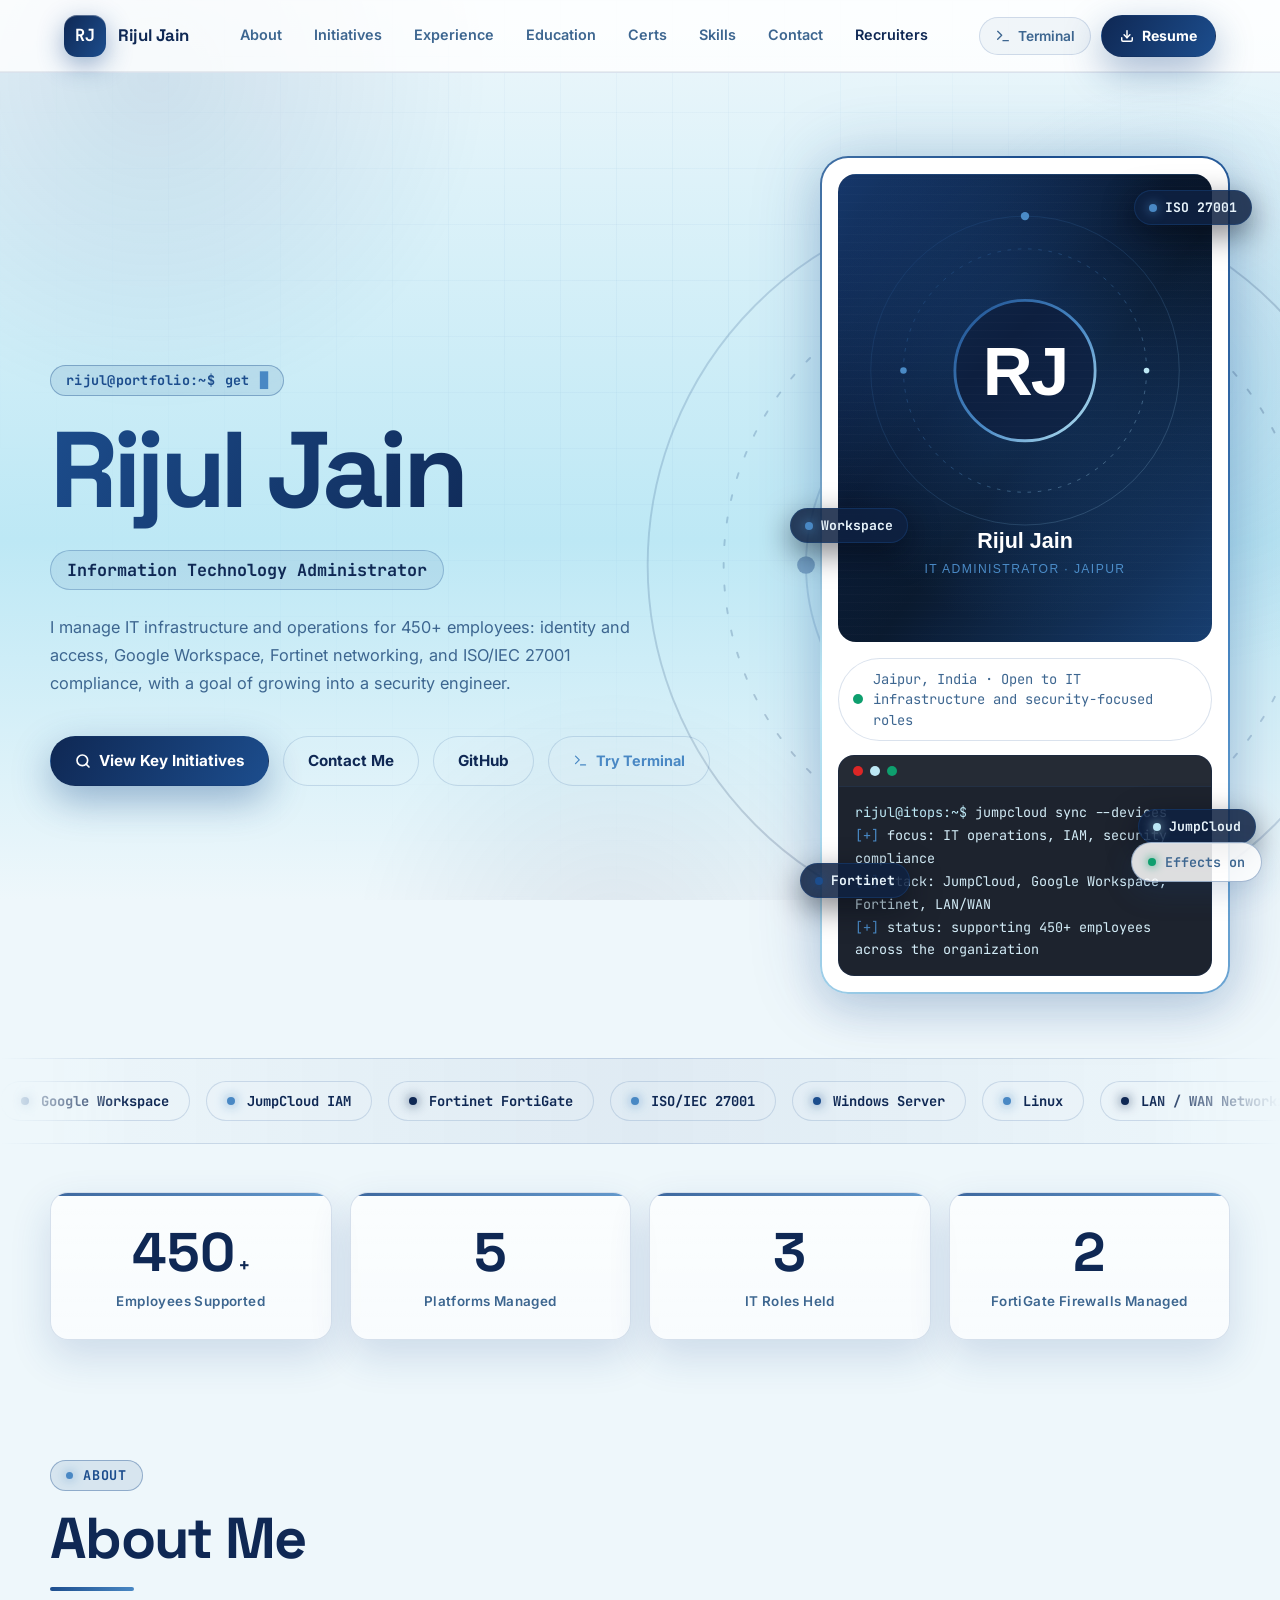
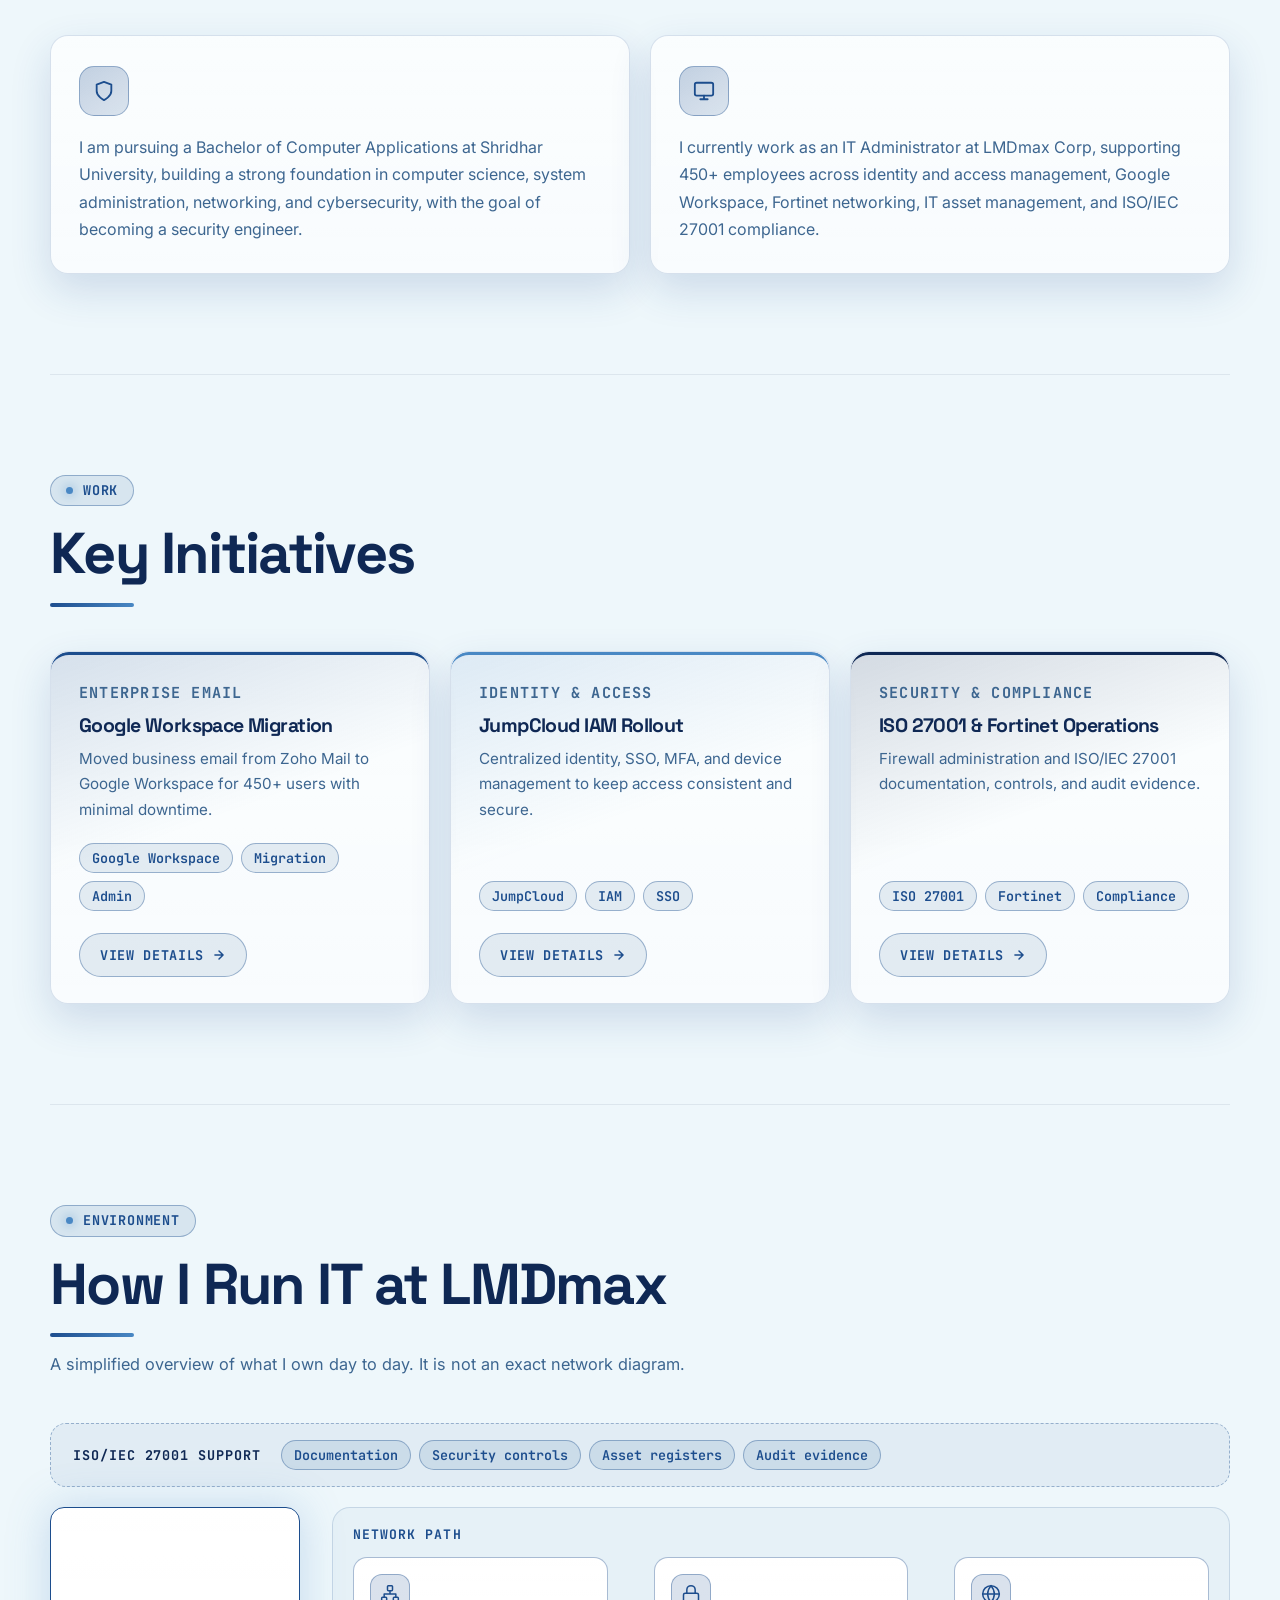
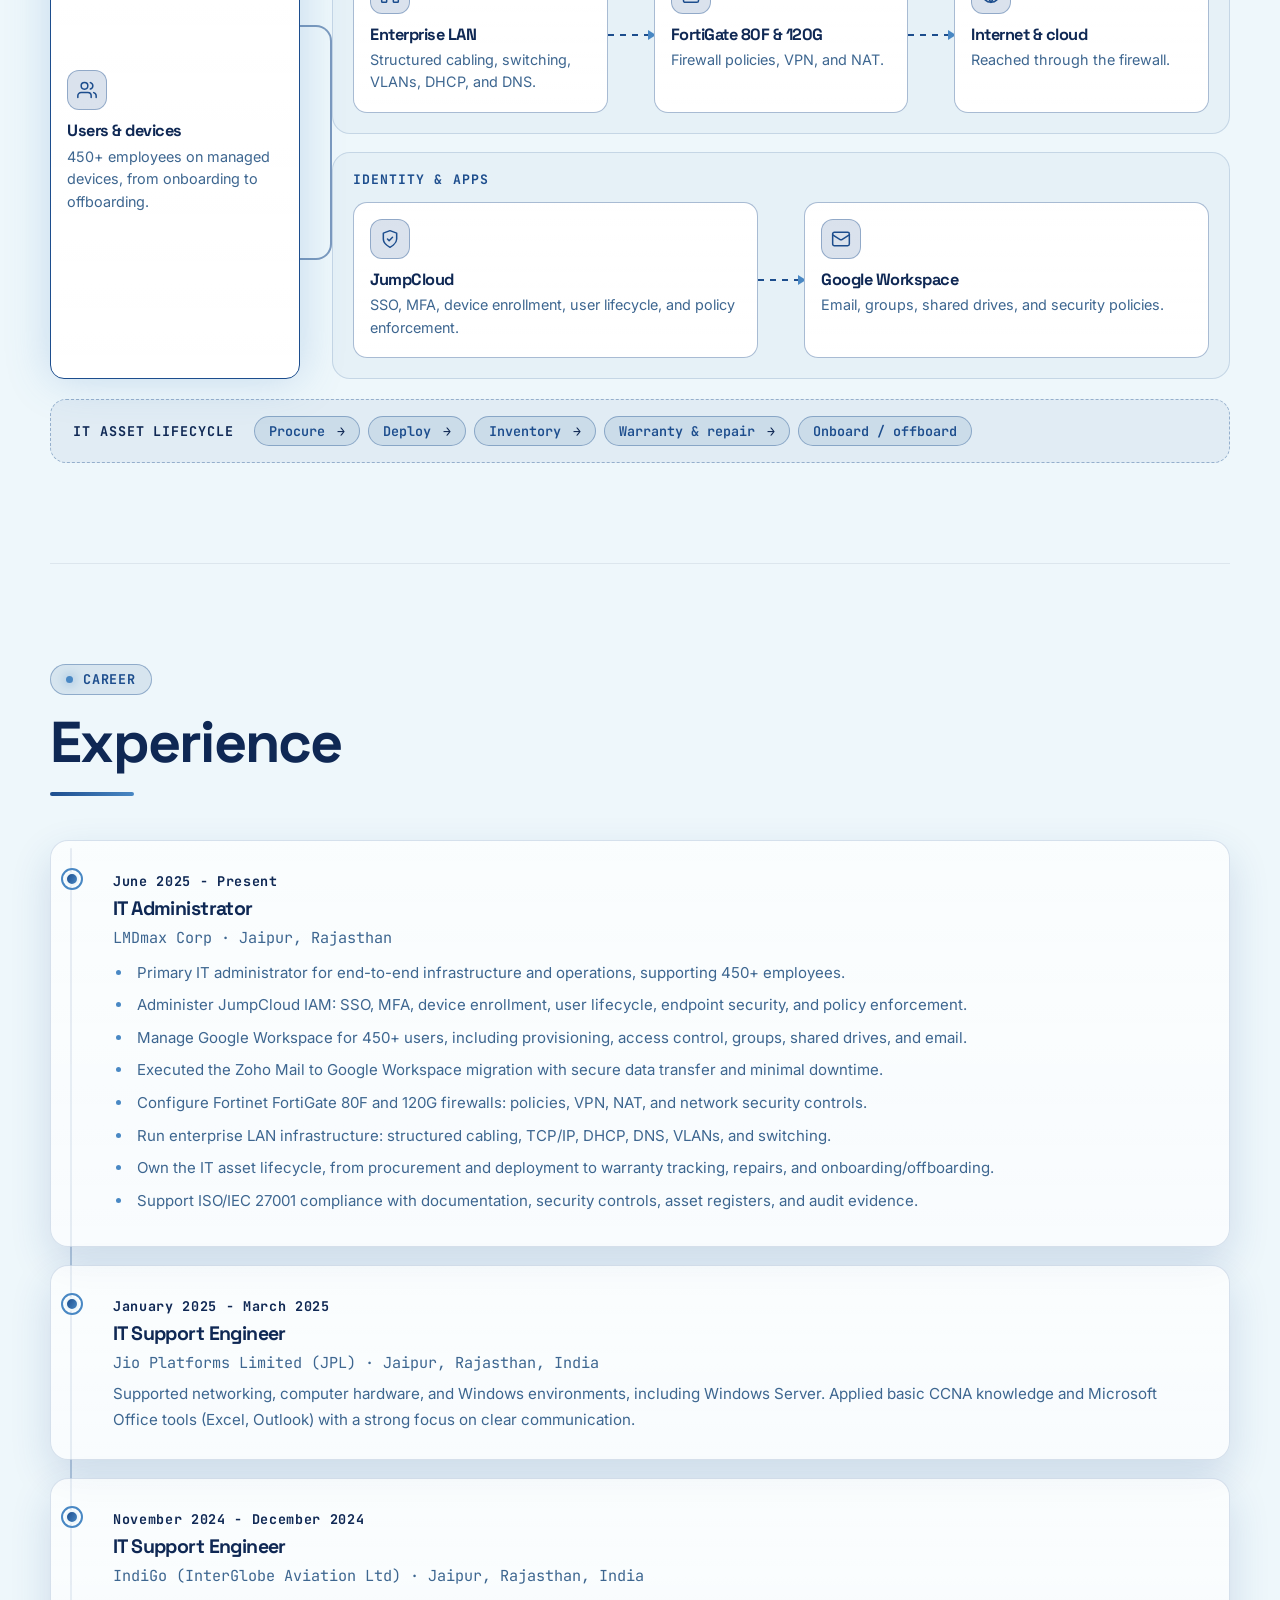
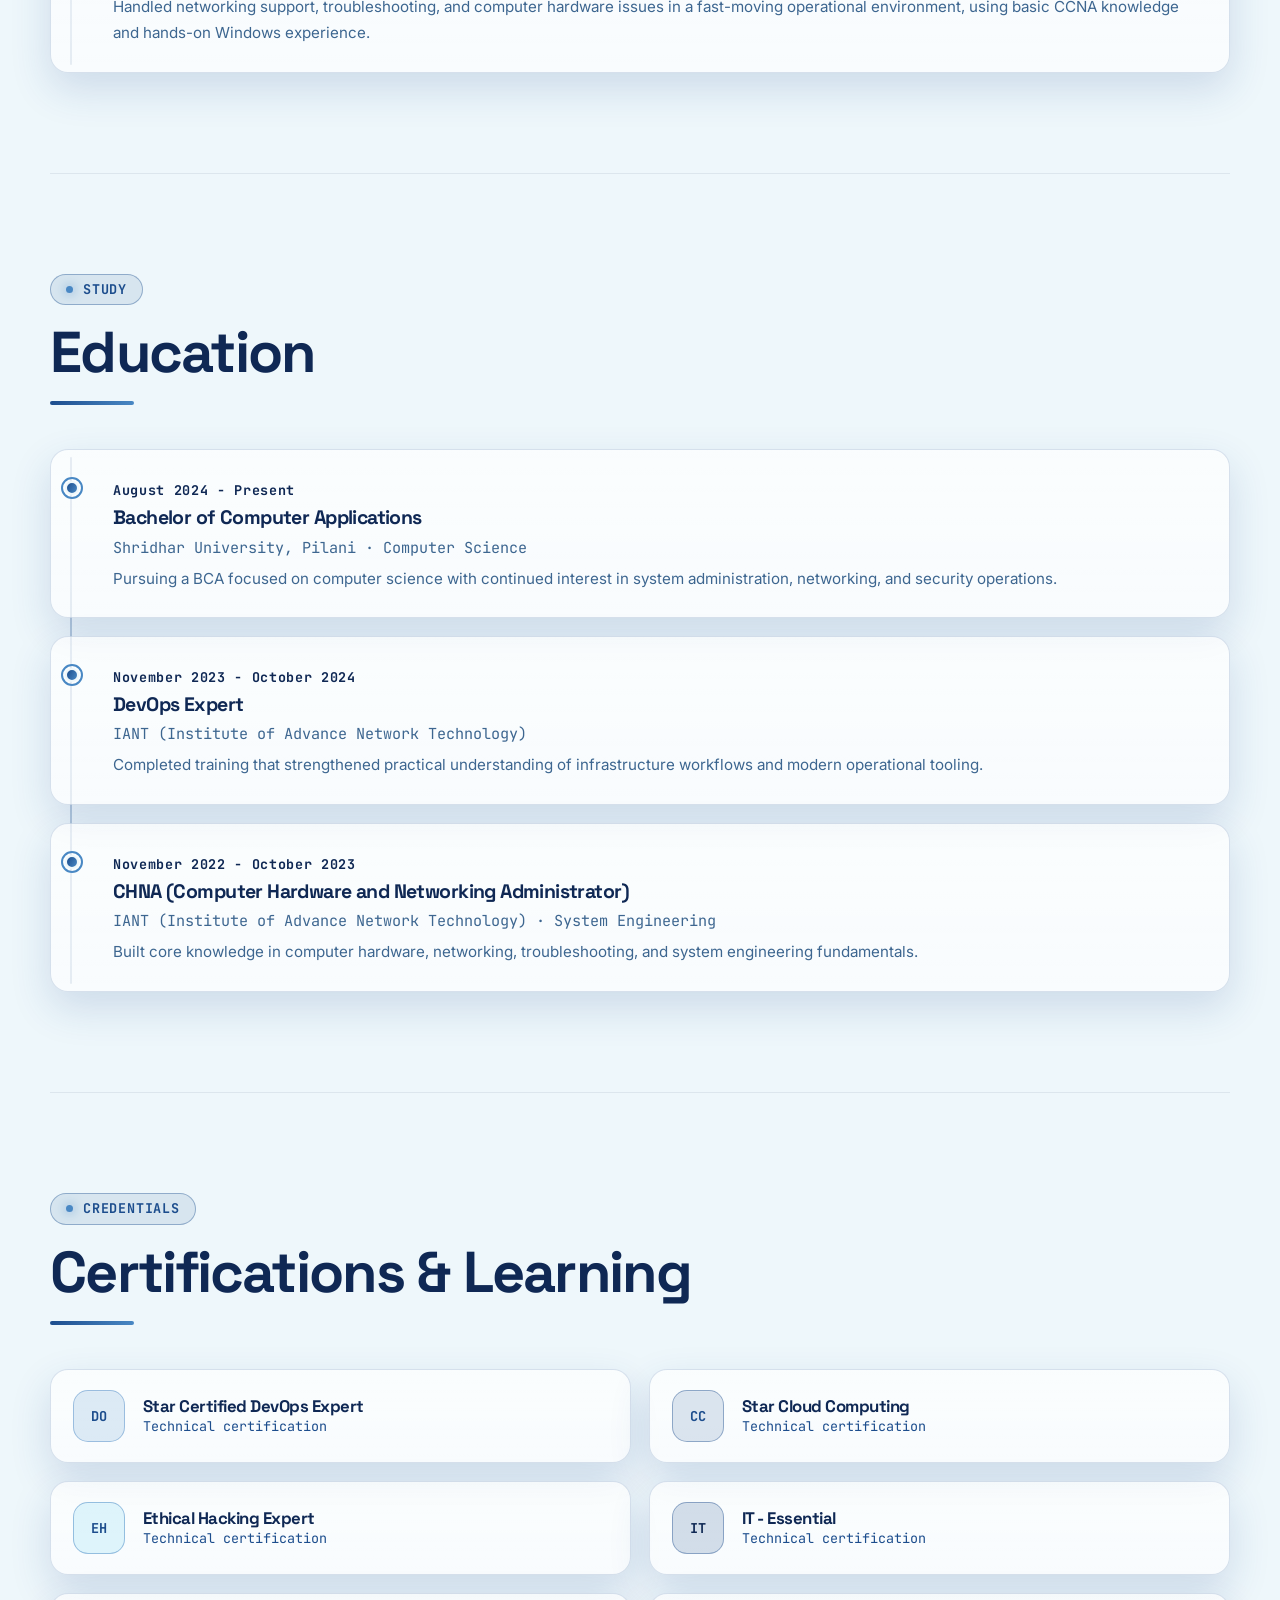
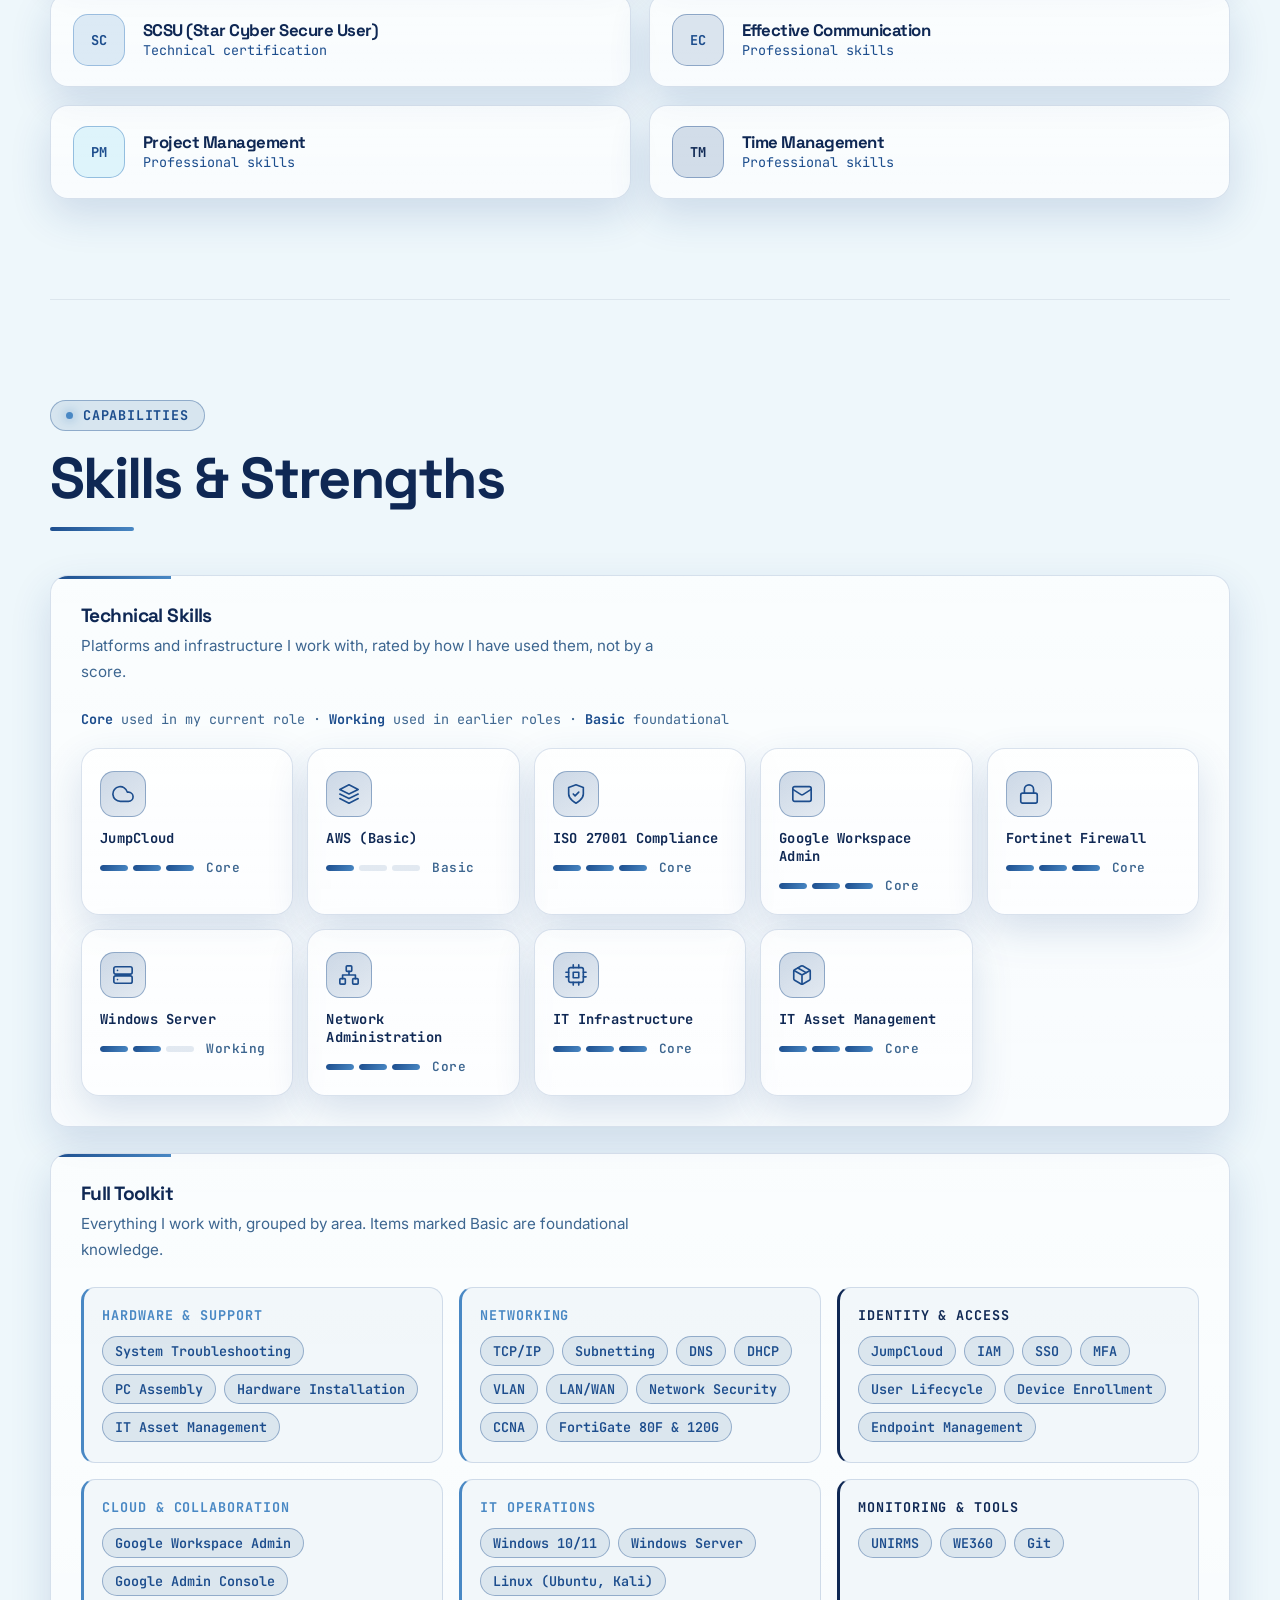
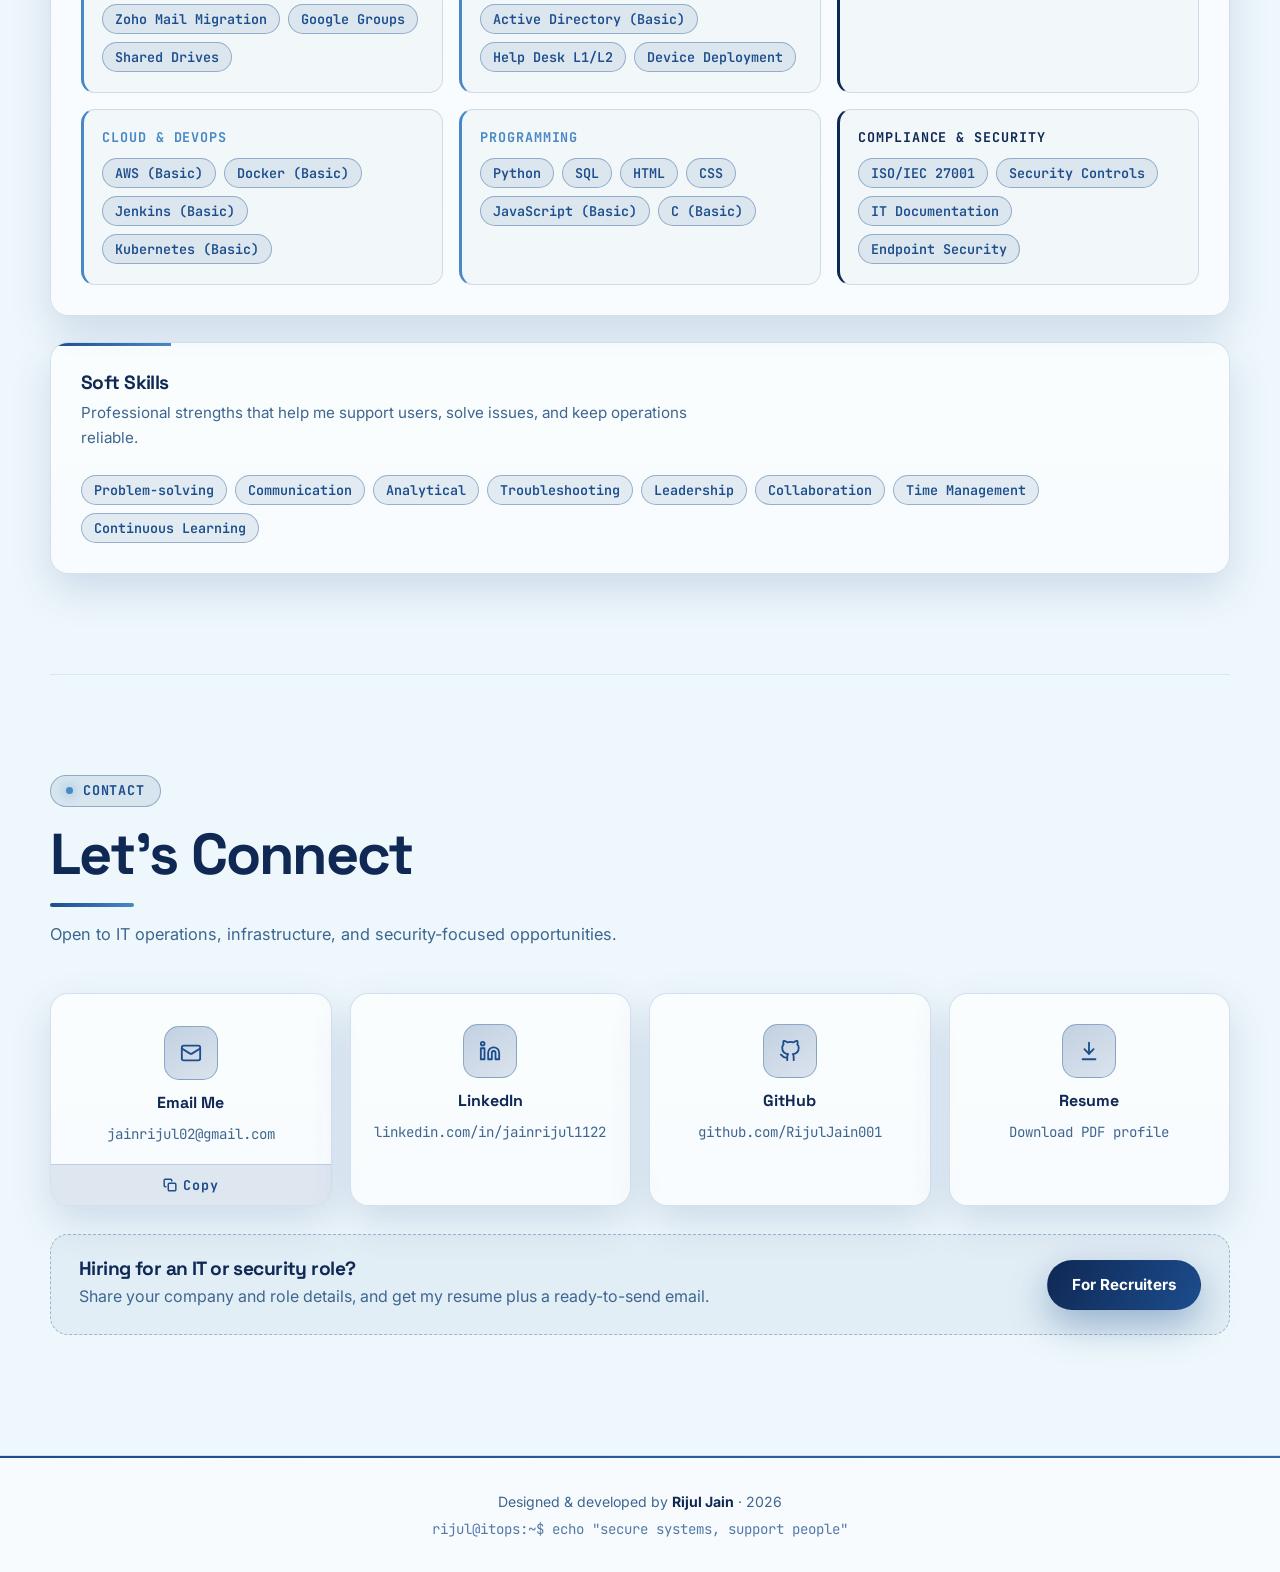
==== commit a83086f5: "Flip the site to a light background - Page background, header, footer, nav, mobile menu, cards, badg" ====
--- a/index.html
+++ b/index.html
@@ -5,7 +5,7 @@
   <meta name="viewport" content="width=device-width, initial-scale=1.0">
   <title>Rijul Jain | IT Administrator & Security-Focused Portfolio</title>
   <meta name="description" content="Portfolio of Rijul Jain - IT Administrator in Jaipur with hands-on experience in Google Workspace, JumpCloud IAM, Fortinet firewalls, networking, and ISO/IEC 27001 compliance.">
-  <meta name="theme-color" content="#050d1a">
+  <meta name="theme-color" content="#eef7fb">
   <meta property="og:type" content="website">
   <meta property="og:title" content="Rijul Jain | IT Administrator">
   <meta property="og:description" content="IT Administrator in Jaipur: Google Workspace, JumpCloud IAM, Fortinet firewalls, networking, and ISO/IEC 27001 compliance.">
@@ -118,19 +118,19 @@
         <svg class="deco-static" viewBox="0 0 600 600" fill="none">
           <defs>
             <linearGradient id="decoGrad" x1="0" y1="0" x2="1" y2="1">
-              <stop offset="0" stop-color="#1C4D8D"/><stop offset="0.55" stop-color="#4988C4"/><stop offset="1" stop-color="#BDE8F5"/>
+              <stop offset="0" stop-color="#1C4D8D"/><stop offset="0.55" stop-color="#0F2854"/><stop offset="1" stop-color="#1C4D8D"/>
             </linearGradient>
           </defs>
-          <circle cx="300" cy="300" r="290" stroke="url(#decoGrad)" stroke-opacity="0.35" stroke-width="1.5"/>
-          <circle cx="300" cy="300" r="100" stroke="url(#decoGrad)" stroke-opacity="0.25" stroke-dasharray="2 10"/>
+          <circle cx="300" cy="300" r="290" stroke="url(#decoGrad)" stroke-opacity="0.45" stroke-width="1.5"/>
+          <circle cx="300" cy="300" r="100" stroke="url(#decoGrad)" stroke-opacity="0.35" stroke-dasharray="2 10"/>
         </svg>
         <svg class="deco-spin" viewBox="0 0 600 600" fill="none">
-          <circle cx="300" cy="300" r="230" stroke="url(#decoGrad)" stroke-opacity="0.5" stroke-width="1.5" stroke-dasharray="4 14" stroke-linecap="round"/>
-          <circle cx="300" cy="70" r="8" fill="#4988C4"/><circle cx="530" cy="300" r="5" fill="#BDE8F5"/>
+          <circle cx="300" cy="300" r="230" stroke="url(#decoGrad)" stroke-opacity="0.55" stroke-width="1.5" stroke-dasharray="4 14" stroke-linecap="round"/>
+          <circle cx="300" cy="70" r="8" fill="#1C4D8D"/><circle cx="530" cy="300" r="5" fill="#0F2854"/>
         </svg>
         <svg class="deco-spin-rev" viewBox="0 0 600 600" fill="none">
-          <circle cx="300" cy="300" r="165" stroke="#4988C4" stroke-opacity="0.35" stroke-width="1.5"/>
-          <circle cx="135" cy="300" r="7" fill="#4988C4"/><circle cx="300" cy="465" r="5" fill="#1C4D8D"/>
+          <circle cx="300" cy="300" r="165" stroke="#1C4D8D" stroke-opacity="0.4" stroke-width="1.5"/>
+          <circle cx="135" cy="300" r="7" fill="#1C4D8D"/><circle cx="300" cy="465" r="5" fill="#0F2854"/>
         </svg>
       </div>
       <div class="hero-copy">
--- a/styles.css
+++ b/styles.css
@@ -1,6 +1,7 @@
 /* ============================================================
-   RIJUL JAIN PORTFOLIO — "DEEP CURRENT" THEME
-   Palette: navy base (#0F2854) · blue accents (#1C4D8D / #4988C4) · pale cyan pop (#BDE8F5)
+   RIJUL JAIN PORTFOLIO — "DEEP CURRENT" THEME (light)
+   Light navy-tinted background · deep blue text/accents (#0F2854 / #1C4D8D)
+   sky-blue highlights (#4988C4 / #BDE8F5) · dark "terminal" widgets stay dark
    ============================================================ */
 
 /* ============================================================
@@ -13,27 +14,28 @@
 }
 
 :root {
-  --bg:            #050d1a;
-  --bg-2:          #0F2854;
-  --surface:       rgba(15, 40, 84, 0.72);
-  --surface-solid: #0d1f3f;
-  --text:          #eef6fb;
-  --muted:         #9db3cc;
-  --line:          rgba(73, 136, 196, 0.16);
-  --line-strong:   rgba(73, 136, 196, 0.4);
+  --bg:            #eef7fb;
+  --bg-2:          #BDE8F5;
+  --surface:       rgba(255, 255, 255, 0.66);
+  --surface-solid: #ffffff;
+  --text:          #0F2854;
+  --muted:         #3d6690;
+  --line:          rgba(28, 77, 141, 0.16);
+  --line-strong:   rgba(28, 77, 141, 0.38);
 
   --violet:        #1C4D8D;
   --violet-soft:   #4988C4;
-  --amber:         #BDE8F5;
-  --mint:          #34d399;   /* status dot only */
-  --rose:          #fb7185;   /* errors / close hover only */
+  --amber:         #BDE8F5;   /* bright pop, used only inside dark terminal-style widgets */
+  --pop:           #0F2854;   /* dark pop accent for light surfaces (badges, kickers, labels) */
+  --mint:          #0e9f6e;
+  --rose:          #dc2626;
 
   --grad:          linear-gradient(120deg, #1C4D8D, #4988C4);
-  --grad-hero:     linear-gradient(120deg, #4988C4 0%, #1C4D8D 45%, #BDE8F5 100%);
+  --grad-hero:     linear-gradient(120deg, #1C4D8D 0%, #0F2854 55%, #1C4D8D 100%);
   --grad-btn:      linear-gradient(120deg, #0F2854, #1C4D8D);
 
-  --shadow:        0 16px 40px rgba(3, 8, 17, 0.5);
-  --glow:          0 0 44px rgba(28, 77, 141, 0.3);
+  --shadow:        0 16px 40px rgba(28, 77, 141, 0.16);
+  --glow:          0 0 44px rgba(73, 136, 196, 0.26);
 
   --radius:        18px;
   --header-h:      72px;
@@ -111,19 +113,19 @@
 .aurora span:nth-child(1) {
   width: 56vmax; height: 56vmax;
   left: -16vmax; top: -22vmax;
-  background: radial-gradient(circle, rgba(28, 77, 141, 0.42), transparent 66%);
+  background: radial-gradient(circle, rgba(28, 77, 141, 0.12), transparent 66%);
   animation: drift-a 26s ease-in-out infinite alternate;
 }
 .aurora span:nth-child(2) {
   width: 50vmax; height: 50vmax;
   right: -18vmax; top: 6vh;
-  background: radial-gradient(circle, rgba(73, 136, 196, 0.34), transparent 66%);
+  background: radial-gradient(circle, rgba(73, 136, 196, 0.14), transparent 66%);
   animation: drift-b 32s ease-in-out infinite alternate;
 }
 .aurora span:nth-child(3) {
   width: 44vmax; height: 44vmax;
   left: 26vw; bottom: -26vmax;
-  background: radial-gradient(circle, rgba(15, 40, 84, 0.3), transparent 66%);
+  background: radial-gradient(circle, rgba(15, 40, 84, 0.08), transparent 66%);
   animation: drift-c 38s ease-in-out infinite alternate;
 }
 @keyframes drift-a { to { transform: translate3d(9vw, 8vh, 0) scale(1.14); } }
@@ -181,13 +183,13 @@
   gap: 24px;
   height: var(--header-h);
   padding: 0 clamp(18px, 5vw, 72px);
-  border-bottom: 1px solid rgba(255, 255, 255, 0.06);
-  background: rgba(5, 13, 26, 0.9);
+  border-bottom: 1px solid rgba(15, 40, 84, 0.08);
+  background: rgba(255, 255, 255, 0.82);
   transition: box-shadow var(--transition), background var(--transition);
 }
 .site-header.scrolled {
-  background: rgba(5, 13, 26, 0.95);
-  box-shadow: 0 18px 50px rgba(2, 6, 13, 0.5);
+  background: rgba(255, 255, 255, 0.94);
+  box-shadow: 0 18px 50px rgba(28, 77, 141, 0.16);
 }
 
 .brand {
@@ -245,7 +247,7 @@
 .nav-link:hover,
 .nav-link:focus-visible { color: var(--text); background: rgba(28, 77, 141, 0.12); outline: none; }
 .nav-link:hover::after { width: 46%; }
-.nav-link.active { color: #fff; background: rgba(28, 77, 141, 0.2); }
+.nav-link.active { color: #fff; background: var(--violet); }
 .nav-link.active::after { width: 46%; }
 
 .header-actions { display: flex; align-items: center; gap: 10px; }
@@ -258,7 +260,7 @@
   padding: 8px 15px;
   border: 1px solid var(--line);
   border-radius: 999px;
-  background: rgba(255, 255, 255, 0.04);
+  background: rgba(28, 77, 141, 0.05);
   color: var(--muted);
   font: 600 0.86rem 'Inter', sans-serif;
   white-space: nowrap;
@@ -266,7 +268,7 @@
   transition: color var(--transition), background var(--transition), border-color var(--transition);
 }
 .terminal-trigger-btn:hover {
-  color: #fff;
+  color: var(--text);
   background: rgba(28, 77, 141, 0.16);
   border-color: var(--line-strong);
 }
@@ -308,7 +310,7 @@
   max-height: 0;
   padding: 0 20px;
   overflow: hidden;
-  background: rgba(8, 18, 36, 0.96);
+  background: rgba(255, 255, 255, 0.97);
   border-bottom: 1px solid var(--line);
   transition: max-height 380ms var(--ease), padding 380ms ease;
 }
@@ -323,7 +325,7 @@
   font-weight: 600;
   transition: background var(--transition), color var(--transition);
 }
-.mobile-link:hover, .mobile-link.active { background: rgba(28, 77, 141, 0.16); color: #fff; }
+.mobile-link:hover, .mobile-link.active { background: rgba(28, 77, 141, 0.16); color: var(--text); }
 .fx-menu {
   display: flex;
   align-items: center;
@@ -389,7 +391,7 @@
 .about-card:hover, .card:hover, .timeline-item:hover, .cert-card:hover, .stat-card:hover,
 .contact-card:hover, .skill-chip:hover {
   border-color: var(--line-strong);
-  box-shadow: 0 30px 70px rgba(3, 8, 17, 0.6), var(--glow), inset 0 1px 0 rgba(255, 255, 255, 0.08);
+  box-shadow: 0 30px 70px rgba(28, 77, 141, 0.22), var(--glow), inset 0 1px 0 rgba(255, 255, 255, 0.08);
 }
 
 /* ============================================================
@@ -404,7 +406,7 @@
   border: 1px solid var(--line-strong);
   border-radius: 999px;
   background: rgba(28, 77, 141, 0.1);
-  color: var(--violet-soft);
+  color: var(--violet);
   font: 700 0.84rem/1 var(--font-mono);
   letter-spacing: 0.06em;
   text-transform: uppercase;
@@ -479,17 +481,17 @@
   gap: 10px;
   margin-top: 22px;
   padding: 8px 16px;
-  border: 1px solid rgba(189, 232, 245, 0.3);
+  border: 1px solid rgba(28, 77, 141, 0.28);
   border-radius: 999px;
-  background: rgba(189, 232, 245, 0.08);
-  color: var(--amber);
+  background: rgba(28, 77, 141, 0.08);
+  color: var(--pop);
   font: 700 clamp(0.88rem, 1.8vw, 1.05rem) var(--font-mono);
 }
 
 .hero-text {
   max-width: 58ch;
   margin-top: 24px;
-  color: #bcd3e8;
+  color: var(--muted);
   font-size: clamp(1.02rem, 1.2vw, 1.16rem);
 }
 
@@ -629,7 +631,7 @@
   border: 1px solid var(--line-strong);
   border-radius: 999px;
   background: rgba(14, 33, 66, 0.86);
-  color: var(--text);
+  color: #e8f4fb;
   font: 700 0.82rem var(--font-mono);
   box-shadow: 0 10px 30px rgba(3, 8, 17, 0.5);
   animation: float-chip 6s ease-in-out infinite;
@@ -735,7 +737,7 @@
 }
 .marquee-item:nth-child(4n+1) { --c: var(--violet); }
 .marquee-item:nth-child(4n+2) { --c: var(--violet-soft); }
-.marquee-item:nth-child(4n+3) { --c: var(--amber); }
+.marquee-item:nth-child(4n+3) { --c: var(--pop); }
 .marquee-item:nth-child(4n)   { --c: var(--violet-soft); }
 @keyframes marquee { to { transform: translateX(-50%); } }
 
@@ -767,26 +769,26 @@
   font: 700 clamp(2.4rem, 5vw, 3.4rem)/1 var(--font-display);
   color: var(--text);
 }
-.stat-plus, .stat-suffix { color: var(--amber); font: 700 1.1rem var(--font-mono); }
+.stat-plus, .stat-suffix { color: var(--pop); font: 700 1.1rem var(--font-mono); }
 .stat-label { margin-top: 8px; color: var(--muted); font-size: 0.84rem; font-weight: 600; letter-spacing: 0.03em; }
 
 /* ============================================================
    SECTIONS
    ============================================================ */
 .content-section { padding: 100px 0; }
-.content-section + .content-section { border-top: 1px solid rgba(255, 255, 255, 0.05); }
+.content-section + .content-section { border-top: 1px solid rgba(15, 40, 84, 0.08); }
 
 /* About */
 .section-grid { display: grid; grid-template-columns: repeat(2, minmax(0, 1fr)); gap: 20px; }
 .about-card { padding: 30px 28px; }
-.about-card p { color: #bcd3e8; }
+.about-card p { color: var(--muted); }
 .about-icon, .contact-icon {
   display: grid;
   place-items: center;
   border: 1px solid var(--line-strong);
   border-radius: 15px;
   background: linear-gradient(145deg, rgba(28, 77, 141, 0.25), rgba(28, 77, 141, 0.14));
-  color: #e8f4fb;
+  color: var(--violet);
   transition: transform var(--transition), box-shadow var(--transition);
 }
 .about-icon { width: 50px; height: 50px; margin-bottom: 18px; }
@@ -803,7 +805,7 @@
   cursor: pointer;
 }
 .card:nth-child(2) { --c: var(--violet-soft); }
-.card:nth-child(3) { --c: var(--amber); }
+.card:nth-child(3) { --c: var(--pop); }
 .card:hover { transform: translateY(-8px); border-color: var(--c); }
 
 .card-accent {
@@ -832,7 +834,7 @@
   border: 1px solid var(--line-strong);
   border-radius: 999px;
   background: rgba(28, 77, 141, 0.1);
-  color: #d8ecf7;
+  color: var(--violet);
   font: 600 0.84rem var(--font-mono);
 }
 
@@ -848,14 +850,14 @@
   border: 1px solid var(--line-strong);
   border-radius: 999px;
   background: rgba(28, 77, 141, 0.1);
-  color: #d8ecf7;
+  color: var(--violet);
   font: 700 0.84rem var(--font-mono);
   letter-spacing: 0.05em;
   text-transform: uppercase;
   cursor: pointer;
   transition: background var(--transition), color var(--transition), box-shadow var(--transition), transform var(--transition);
 }
-.card-cta:hover { color: #fff; background: var(--grad-btn); border-color: transparent; box-shadow: 0 12px 30px rgba(219, 39, 119, 0.4); transform: translateY(-2px); }
+.card-cta:hover { color: #fff; background: var(--grad-btn); border-color: transparent; box-shadow: 0 12px 30px rgba(15, 40, 84, 0.35); transform: translateY(-2px); }
 .card-cta svg { transition: transform var(--transition); }
 .card-cta:hover svg { transform: translateX(4px); }
 
@@ -868,7 +870,7 @@
   width: 2px;
   border-radius: 2px;
 }
-.timeline::before { bottom: 8px; background: rgba(73, 136, 196, 0.18); }
+.timeline::before { bottom: 8px; background: rgba(28, 77, 141, 0.28); }
 .timeline::after {
   height: calc((100% - 16px) * var(--fill, 0));
   background: var(--grad);
@@ -898,8 +900,8 @@
   80%, 100% { transform: scale(1.5); opacity: 0; }
 }
 .timeline-body { position: relative; flex: 1; }
-.timeline-date { display: inline-block; margin-bottom: 8px; color: var(--amber); font: 700 0.84rem var(--font-mono); letter-spacing: 0.05em; }
-.timeline-sub { margin-top: 4px; color: var(--violet-soft); font: 0.88rem var(--font-mono); }
+.timeline-date { display: inline-block; margin-bottom: 8px; color: var(--pop); font: 700 0.84rem var(--font-mono); letter-spacing: 0.05em; }
+.timeline-sub { margin-top: 4px; color: var(--violet); font: 0.88rem var(--font-mono); }
 .timeline-item p { margin-top: 8px; color: var(--muted); font-size: 0.95rem; }
 .timeline-list { margin: 12px 0 0; padding-left: 20px; color: var(--muted); font-size: 0.94rem; }
 .timeline-list li { margin-bottom: 7px; padding-left: 4px; }
@@ -920,13 +922,13 @@
   transition: transform var(--transition);
 }
 .cert-card:hover .cert-badge { transform: rotate(-8deg) scale(1.08); }
-.cert-badge-thm    { background: rgba(73, 136, 196, 0.14); color: var(--violet-soft);    border-color: rgba(73, 136, 196, 0.4); }
-.cert-badge-owasp  { background: rgba(28, 77, 141, 0.16);  color: var(--violet-soft); border-color: rgba(28, 77, 141, 0.45); }
-.cert-badge-google { background: rgba(189, 232, 245, 0.12);  color: var(--violet-soft);        border-color: rgba(189, 232, 245, 0.4); }
-.cert-badge-ceh    { background: rgba(189, 232, 245, 0.12);  color: var(--amber);       border-color: rgba(189, 232, 245, 0.4); }
+.cert-badge-thm    { background: rgba(73, 136, 196, 0.16); color: var(--violet);    border-color: rgba(73, 136, 196, 0.45); }
+.cert-badge-owasp  { background: rgba(28, 77, 141, 0.14);  color: var(--violet); border-color: rgba(28, 77, 141, 0.4); }
+.cert-badge-google { background: rgba(189, 232, 245, 0.45);  color: var(--violet);        border-color: rgba(73, 136, 196, 0.5); }
+.cert-badge-ceh    { background: rgba(28, 77, 141, 0.18);  color: var(--pop);       border-color: rgba(28, 77, 141, 0.4); }
 .cert-body { position: relative; flex: 1; min-width: 0; }
 .cert-body h3 { font-size: 1.05rem; }
-.cert-issuer { margin: 2px 0 0; color: var(--violet-soft); font: 0.84rem var(--font-mono); }
+.cert-issuer { margin: 2px 0 0; color: var(--violet); font: 0.84rem var(--font-mono); }
 /* ============================================================
    SKILLS
    ============================================================ */
@@ -944,7 +946,7 @@
 .skills-subtext { max-width: 62ch; color: var(--muted); font-size: 0.95rem; }
 
 .level-legend { margin: 0 0 18px; color: var(--muted); font: 0.84rem/1.6 var(--font-mono); }
-.level-legend b { color: var(--violet-soft); }
+.level-legend b { color: var(--violet); }
 
 .skills-block .skills-grid { display: grid; grid-template-columns: repeat(auto-fill, minmax(200px, 1fr)); gap: 14px; }
 .skill-chip { display: flex; flex-direction: column; align-items: flex-start; gap: 12px; padding: 22px 18px 20px; cursor: default; }
@@ -955,10 +957,10 @@
   border: 1px solid var(--line-strong);
   border-radius: 14px;
   background: linear-gradient(145deg, rgba(28, 77, 141, 0.22), rgba(28, 77, 141, 0.12));
-  color: var(--violet-soft);
+  color: var(--violet);
 }
 .skill-icon svg { width: 22px; height: 22px; }
-.skill-name { position: relative; color: #e8f4fb; font: 700 0.86rem var(--font-mono); letter-spacing: 0.02em; }
+.skill-name { position: relative; color: var(--text); font: 700 0.86rem var(--font-mono); letter-spacing: 0.02em; }
 .skill-meta { position: relative; display: flex; flex-wrap: wrap; align-items: center; gap: 6px 12px; width: 100%; }
 .skill-level { display: flex; gap: 5px; }
 .skill-level i {
@@ -966,7 +968,7 @@
   overflow: hidden;
   width: 28px; height: 6px;
   border-radius: 6px;
-  background: rgba(255, 255, 255, 0.1);
+  background: rgba(28, 77, 141, 0.12);
 }
 .skill-level i::after {
   content: "";
@@ -996,10 +998,10 @@
   border: 1px solid var(--line);
   border-left: 3px solid var(--c);
   border-radius: 14px;
-  background: rgba(255, 255, 255, 0.03);
+  background: rgba(28, 77, 141, 0.035);
 }
 .toolkit-group:nth-child(3n+2) { --c: var(--violet-soft); }
-.toolkit-group:nth-child(3n)   { --c: var(--amber); }
+.toolkit-group:nth-child(3n)   { --c: var(--pop); }
 .toolkit-group h4 { margin-bottom: 12px; color: var(--c); font: 700 0.84rem var(--font-mono); letter-spacing: 0.07em; text-transform: uppercase; }
 .toolkit-group .tag-row { margin-top: 0; }
 
@@ -1019,7 +1021,7 @@
   border-radius: 16px;
   background: rgba(28, 77, 141, 0.06);
 }
-.env-band-title { color: var(--amber); font: 700 0.84rem var(--font-mono); letter-spacing: 0.07em; text-transform: uppercase; }
+.env-band-title { color: var(--pop); font: 700 0.84rem var(--font-mono); letter-spacing: 0.07em; text-transform: uppercase; }
 .env-band .tag-row { margin-top: 0; }
 
 .env-steps { display: flex; flex-wrap: wrap; align-items: center; gap: 8px; }
@@ -1028,10 +1030,10 @@
   border: 1px solid var(--line-strong);
   border-radius: 999px;
   background: rgba(28, 77, 141, 0.1);
-  color: #d8ecf7;
+  color: var(--violet);
   font: 600 0.84rem var(--font-mono);
 }
-.env-step:not(:last-child)::after { content: "→"; margin-left: 12px; color: var(--amber); }
+.env-step:not(:last-child)::after { content: "→"; margin-left: 12px; color: var(--pop); }
 
 .env-body { display: grid; grid-template-columns: minmax(200px, 250px) 1fr; gap: 0 32px; align-items: stretch; }
 .env-lanes { display: grid; gap: 18px; }
@@ -1039,9 +1041,9 @@
   padding: 18px 20px 20px;
   border: 1px solid var(--line);
   border-radius: 18px;
-  background: rgba(255, 255, 255, 0.03);
-}
-.env-lane-label { display: block; margin-bottom: 14px; color: var(--violet-soft); font: 700 0.82rem var(--font-mono); letter-spacing: 0.08em; text-transform: uppercase; }
+  background: rgba(28, 77, 141, 0.035);
+}
+.env-lane-label { display: block; margin-bottom: 14px; color: var(--violet); font: 700 0.82rem var(--font-mono); letter-spacing: 0.08em; text-transform: uppercase; }
 .env-flow { display: flex; align-items: stretch; }
 
 .env-node {
@@ -1062,7 +1064,7 @@
   border: 1px solid var(--line-strong);
   border-radius: 12px;
   background: rgba(28, 77, 141, 0.16);
-  color: var(--violet-soft);
+  color: var(--violet);
 }
 .env-users { border-color: var(--violet); box-shadow: var(--glow); display: flex; flex-direction: column; justify-content: center; }
 .env-users::after {                     /* bracket joining users to both lanes */
@@ -1115,7 +1117,7 @@
 .contact-card:hover { transform: translateY(-6px); }
 .contact-icon { position: relative; width: 54px; height: 54px; }
 .contact-label { position: relative; font: 700 1rem var(--font-display); color: var(--text); }
-.contact-value { position: relative; color: #b3cbe0; font: 0.88rem var(--font-mono); word-break: break-all; }
+.contact-value { position: relative; color: var(--muted); font: 0.88rem var(--font-mono); word-break: break-all; }
 
 .email-card-wrap { padding: 0; gap: 0; }
 .contact-card-inner {
@@ -1142,13 +1144,13 @@
   border: 0;
   border-top: 1px solid var(--line);
   background: rgba(28, 77, 141, 0.12);
-  color: var(--violet-soft);
+  color: var(--violet);
   font: 700 0.84rem var(--font-mono);
   letter-spacing: 0.06em;
   cursor: pointer;
   transition: background var(--transition), color var(--transition);
 }
-.copy-btn:hover { background: rgba(28, 77, 141, 0.24); color: #fff; }
+.copy-btn:hover { background: var(--violet); color: #fff; }
 .copy-btn.copied { color: var(--mint); }
 
 /* ============================================================
@@ -1161,7 +1163,8 @@
   gap: 6px;
   padding: 34px clamp(18px, 5vw, 72px);
   color: var(--muted);
-  background: rgba(5, 13, 26, 0.7);
+  background: rgba(255, 255, 255, 0.55);
+  border-top: 1px solid var(--line);
   text-align: center;
 }
 .site-footer::before {
@@ -1175,7 +1178,7 @@
 }
 .site-footer p { font-size: 0.88rem; }
 .site-footer strong { color: var(--text); }
-.footer-tag { color: rgba(73, 136, 196, 0.6); font: 0.84rem var(--font-mono); }
+.footer-tag { color: rgba(28, 77, 141, 0.75); font: 0.84rem var(--font-mono); }
 
 /* ============================================================
    PAGE LOADER
@@ -1187,7 +1190,7 @@
   display: flex;
   align-items: center;
   justify-content: center;
-  background: radial-gradient(circle at 50% 40%, #0F2854, var(--bg) 70%);
+  background: radial-gradient(circle at 50% 40%, var(--bg-2), var(--bg) 70%);
   transition: opacity 500ms ease, visibility 500ms ease;
 }
 .page-loader.hidden { opacity: 0; visibility: hidden; pointer-events: none; }
@@ -1202,7 +1205,7 @@
   background:
     linear-gradient(var(--surface-solid), var(--surface-solid)) padding-box,
     conic-gradient(from var(--angle), #1C4D8D, #4988C4, #BDE8F5, #1C4D8D) border-box;
-  color: #fff;
+  color: var(--text);
   font: 700 1.5rem var(--font-mono);
   box-shadow: 0 0 50px rgba(28, 77, 141, 0.4);
   animation: spin-angle 1.6s linear infinite;
@@ -1242,11 +1245,11 @@
   position: relative;
   border: 1px solid var(--line-strong);
   border-radius: 24px;
-  background: rgba(13, 31, 63, 0.97);
   box-shadow: 0 30px 100px rgba(0, 0, 0, 0.7), var(--glow);
   transform: translateY(24px) scale(0.96);
   transition: transform 340ms var(--ease);
 }
+.modal-box { background: rgba(255, 255, 255, 0.97); }
 .modal-overlay.open .modal-box, .modal-overlay.open .terminal-modal { transform: none; }
 
 .modal-box { width: min(580px, 100%); max-height: 85vh; overflow-y: auto; padding: 38px 34px; }
@@ -1270,11 +1273,11 @@
   cursor: pointer;
   transition: background var(--transition), color var(--transition), border-color var(--transition);
 }
-.modal-close:hover { background: rgba(251, 113, 133, 0.14); color: var(--rose); border-color: rgba(251, 113, 133, 0.4); }
-.modal-kicker { margin-bottom: 10px; color: var(--amber); font: 700 0.84rem var(--font-mono); letter-spacing: 0.08em; text-transform: uppercase; }
+.modal-close:hover { background: rgba(220, 38, 38, 0.14); color: var(--rose); border-color: rgba(220, 38, 38, 0.4); }
+.modal-kicker { margin-bottom: 10px; color: var(--pop); font: 700 0.84rem var(--font-mono); letter-spacing: 0.08em; text-transform: uppercase; }
 #modal-title { margin-bottom: 18px; font-size: 1.8rem; }
 .modal-desc { margin-bottom: 22px; color: var(--muted); }
-.modal-details-title { margin-bottom: 12px; color: var(--amber); font: 700 0.86rem var(--font-mono); letter-spacing: 0.06em; text-transform: uppercase; }
+.modal-details-title { margin-bottom: 12px; color: var(--pop); font: 700 0.86rem var(--font-mono); letter-spacing: 0.06em; text-transform: uppercase; }
 .modal-details {
   margin-bottom: 22px;
   padding: 16px 18px;
@@ -1316,7 +1319,7 @@
 
 .terminal-input-row { display: flex; align-items: center; flex-shrink: 0; gap: 10px; padding: 14px 20px; border-top: 1px solid var(--line); background: rgba(255, 255, 255, 0.025); }
 .term-prompt-label { color: var(--amber); font: 0.84rem var(--font-mono); white-space: nowrap; user-select: none; }
-.terminal-input { flex: 1; border: 0; outline: 0; background: none; color: var(--text); caret-color: var(--amber); font: 0.84rem var(--font-mono); }
+.terminal-input { flex: 1; border: 0; outline: 0; background: none; color: #d3ecf7; caret-color: var(--amber); font: 0.84rem var(--font-mono); }
 .terminal-input::placeholder { color: rgba(157, 179, 204, 0.4); }
 
 /* ============================================================
@@ -1400,7 +1403,7 @@
 /* ============================================================
    SELECTION, SCROLLBAR, FOCUS
    ============================================================ */
-::selection { background: rgba(28, 77, 141, 0.35); color: #fff; }
+::selection { background: rgba(28, 77, 141, 0.85); color: #fff; }
 ::-webkit-scrollbar { width: 8px; }
 ::-webkit-scrollbar-track { background: var(--bg); }
 ::-webkit-scrollbar-thumb { background: linear-gradient(var(--violet), var(--violet-soft)); border-radius: 8px; }
@@ -1410,13 +1413,13 @@
 /* ============================================================
    RECRUITER PAGE
    ============================================================ */
-.nav-cta { color: var(--amber); }
-.nav-link[aria-current="page"] { color: #fff; background: rgba(28, 77, 141, 0.2); }
+.nav-cta { color: var(--pop); }
+.nav-link[aria-current="page"] { color: #fff; background: var(--violet); }
 .nav-link[aria-current="page"]::after { width: 46%; }
 
 .page-hero { padding: 96px 0 28px; }
 .page-hero h1 { font-size: clamp(2.6rem, 7vw, 5rem); }
-.page-lead { max-width: 60ch; margin-top: 20px; color: #bcd3e8; font-size: clamp(1.02rem, 1.2vw, 1.16rem); }
+.page-lead { max-width: 60ch; margin-top: 20px; color: var(--muted); font-size: clamp(1.02rem, 1.2vw, 1.16rem); }
 
 .time-chip {
   display: inline-flex;
@@ -1428,7 +1431,7 @@
   border: 1px solid var(--line-strong);
   border-radius: 999px;
   background: rgba(28, 77, 141, 0.1);
-  color: var(--violet-soft);
+  color: var(--violet);
   font: 600 0.86rem var(--font-mono);
 }
 .live-dot { width: 8px; height: 8px; border-radius: 50%; background: var(--mint); animation: pulse-dot 2s ease-out infinite; }
@@ -1445,37 +1448,37 @@
 .hire-card::before { content: ""; position: absolute; inset: 0 auto auto 0; width: 110px; height: 3px; background: var(--grad); }
 .hire-title { font-size: 1.5rem; }
 .hire-sub { margin: 6px 0 20px; color: var(--muted); font-size: 0.95rem; }
-.req { color: var(--amber); }
+.req { color: var(--pop); }
 
 .prepared {
   margin-bottom: 18px;
   padding: 10px 14px;
-  border: 1px solid rgba(189, 232, 245, 0.3);
+  border: 1px solid rgba(28, 77, 141, 0.28);
   border-radius: 12px;
-  background: rgba(189, 232, 245, 0.08);
-  color: var(--amber);
+  background: rgba(28, 77, 141, 0.08);
+  color: var(--pop);
   font: 600 0.84rem/1.5 var(--font-mono);
 }
 .prepared[hidden] { display: none; }
 
 .field { display: grid; gap: 6px; margin-bottom: 14px; }
 .field-row { display: grid; grid-template-columns: 1fr 1fr; gap: 0 14px; }
-.field label { color: var(--violet-soft); font: 700 0.8rem var(--font-mono); letter-spacing: 0.05em; text-transform: uppercase; }
+.field label { color: var(--violet); font: 700 0.8rem var(--font-mono); letter-spacing: 0.05em; text-transform: uppercase; }
 .field input, .field select, .field textarea {
   width: 100%;
   min-height: 48px;
   padding: 12px 14px;
   border: 1px solid var(--line-strong);
   border-radius: 12px;
-  background: rgba(5, 13, 26, 0.75);
+  background: rgba(255, 255, 255, 0.75);
   color: var(--text);
   font: 1rem 'Inter', sans-serif;            /* 16px stops iOS from zooming on focus */
   transition: border-color var(--transition), box-shadow var(--transition);
 }
 .field textarea { min-height: 112px; resize: vertical; }
 .field select { appearance: none; background-image: linear-gradient(45deg, transparent 50%, var(--violet-soft) 50%), linear-gradient(135deg, var(--violet-soft) 50%, transparent 50%); background-position: calc(100% - 20px) 55%, calc(100% - 14px) 55%; background-size: 6px 6px; background-repeat: no-repeat; padding-right: 38px; }
-.field select option { background: #0d1f3f; color: var(--text); }
-.field input::placeholder, .field textarea::placeholder { color: rgba(157, 179, 204, 0.55); }
+.field select option { background: #ffffff; color: var(--text); }
+.field input::placeholder, .field textarea::placeholder { color: rgba(15, 40, 84, 0.4); }
 .field input:focus, .field select:focus, .field textarea:focus { outline: none; border-color: var(--violet); box-shadow: 0 0 0 3px rgba(28, 77, 141, 0.3); }
 .field [aria-invalid="true"] { border-color: var(--rose); }
 .field-error { color: var(--rose); font-size: 0.86rem; }
@@ -1510,8 +1513,8 @@
 .resume-actions { margin-bottom: 8px; }
 .glance { display: grid; gap: 12px; margin: 22px 0; }
 .glance div { display: grid; grid-template-columns: 96px 1fr; gap: 12px; }
-.glance dt { color: var(--amber); font: 700 0.82rem var(--font-mono); letter-spacing: 0.04em; text-transform: uppercase; }
-.glance dd { color: #cfe6f5; font-size: 0.95rem; }
+.glance dt { color: var(--pop); font: 700 0.82rem var(--font-mono); letter-spacing: 0.04em; text-transform: uppercase; }
+.glance dd { color: var(--text); font-size: 0.95rem; }
 .resume-embed { display: block; width: 100%; height: 560px; border: 1px solid var(--line); border-radius: 14px; background: #0d1f3f; }
 
 .recruiter-cta {
@@ -1522,9 +1525,9 @@
   gap: 18px 28px;
   margin-top: 28px;
   padding: 24px 28px;
-  border: 1px dashed rgba(189, 232, 245, 0.45);
+  border: 1px dashed rgba(28, 77, 141, 0.35);
   border-radius: var(--radius);
-  background: rgba(189, 232, 245, 0.06);
+  background: rgba(28, 77, 141, 0.05);
 }
 .recruiter-cta h3 { margin-bottom: 4px; font-size: 1.2rem; }
 .recruiter-cta p { color: var(--muted); }
@@ -1574,14 +1577,14 @@
   padding: 9px 16px;
   border: 1px solid var(--line-strong);
   border-radius: 999px;
-  background: rgba(11, 26, 52, 0.86);
+  background: rgba(255, 255, 255, 0.85);
   color: var(--muted);
   font: 600 0.84rem var(--font-mono);
   cursor: pointer;
-  box-shadow: 0 10px 30px rgba(3, 8, 17, 0.5);
+  box-shadow: 0 10px 30px rgba(28, 77, 141, 0.18);
   transition: color var(--transition), border-color var(--transition), transform var(--transition);
 }
-.fx-toggle:hover { color: #fff; border-color: var(--violet); transform: translateY(-2px); }
+.fx-toggle:hover { color: var(--violet); border-color: var(--violet); transform: translateY(-2px); }
 .fx-dot { width: 8px; height: 8px; border-radius: 50%; background: var(--mint); box-shadow: 0 0 10px var(--mint); }
 .fx-toggle[aria-pressed="false"] .fx-dot, .fx-menu[aria-pressed="false"] .fx-dot { background: var(--muted); box-shadow: none; }
 
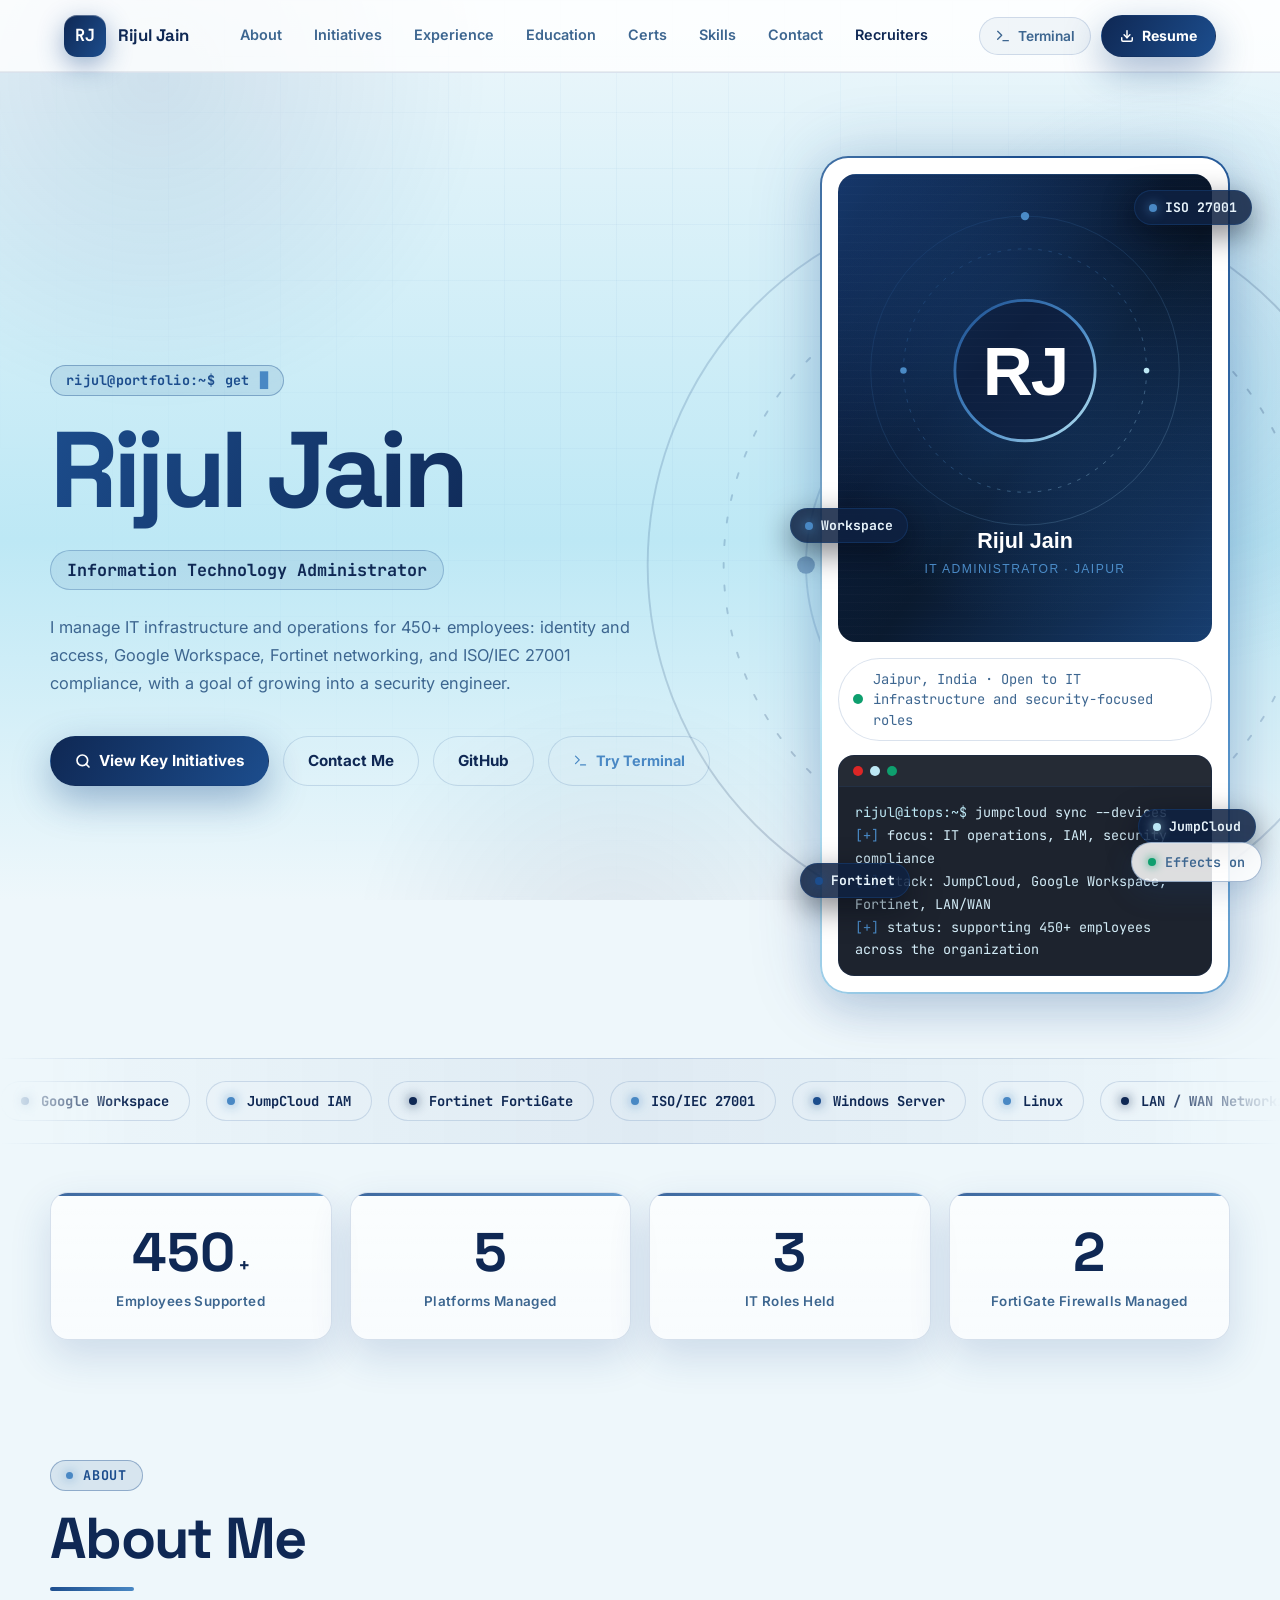
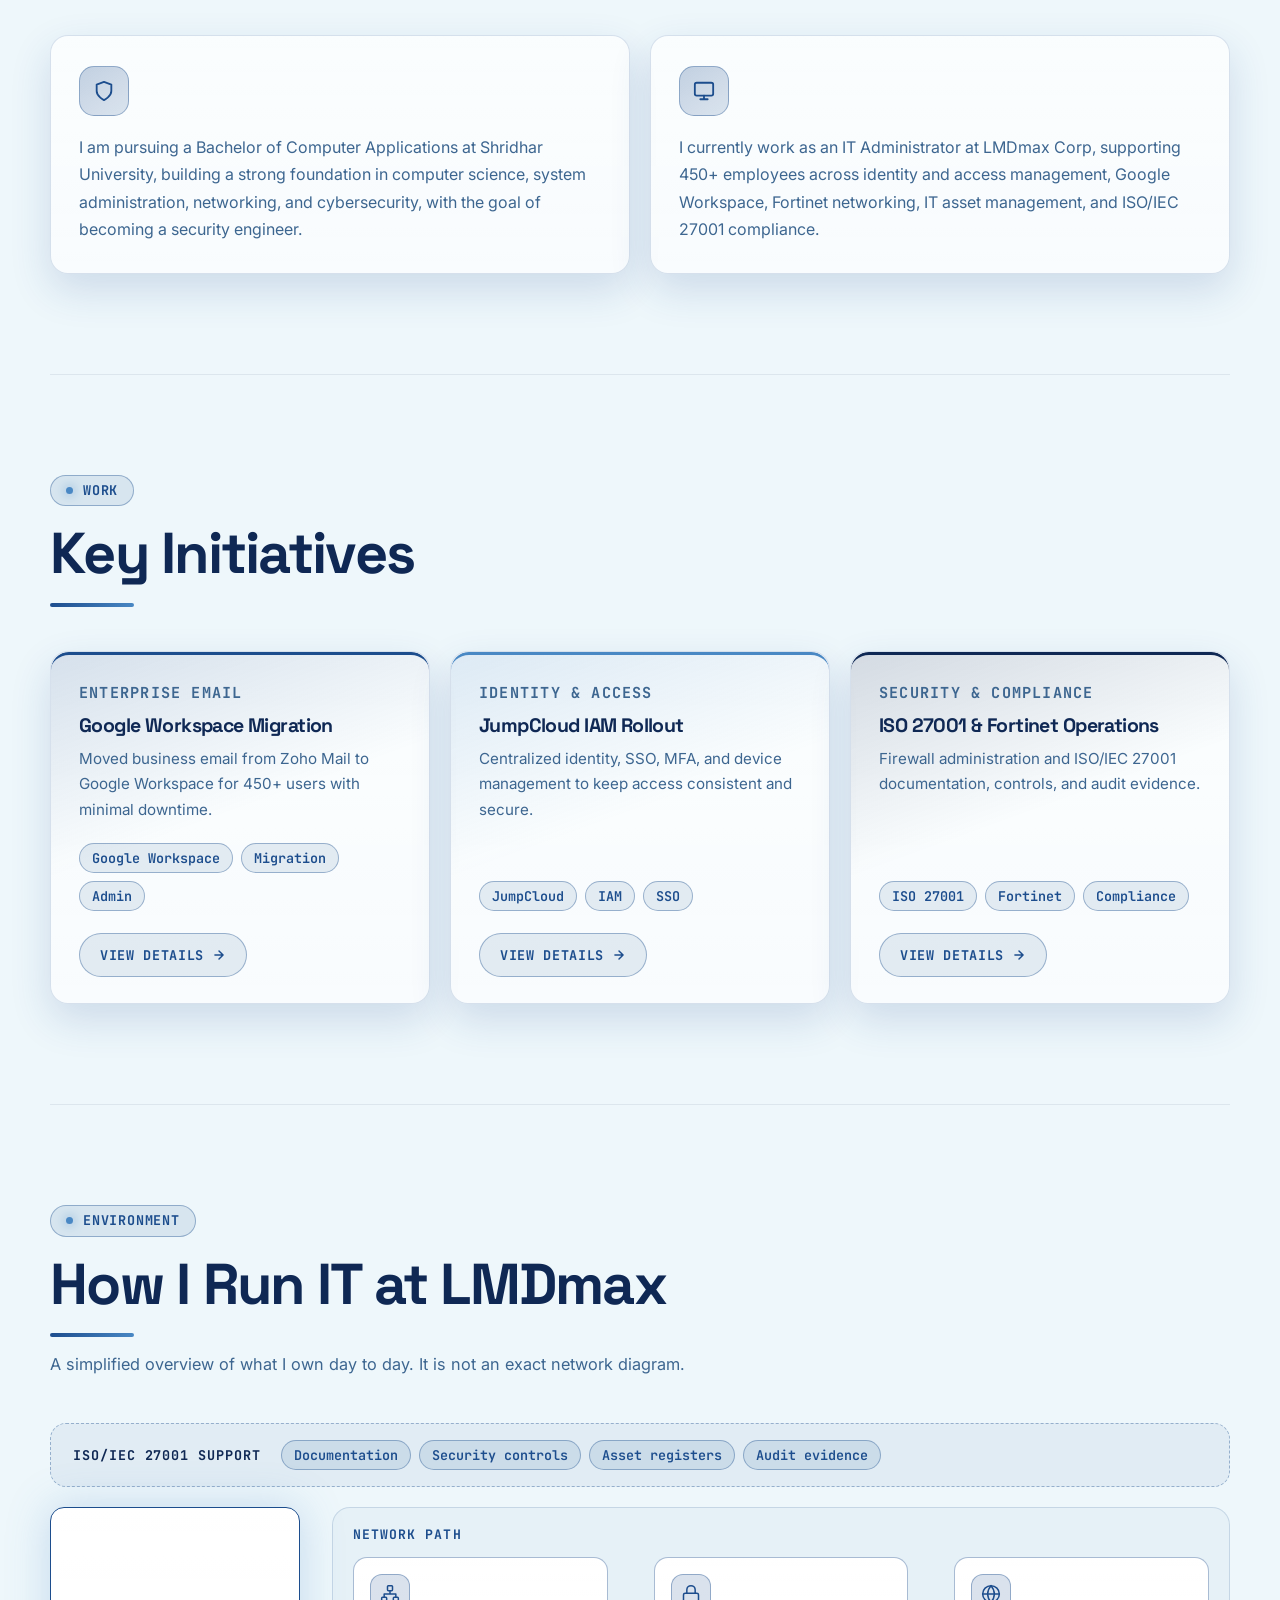
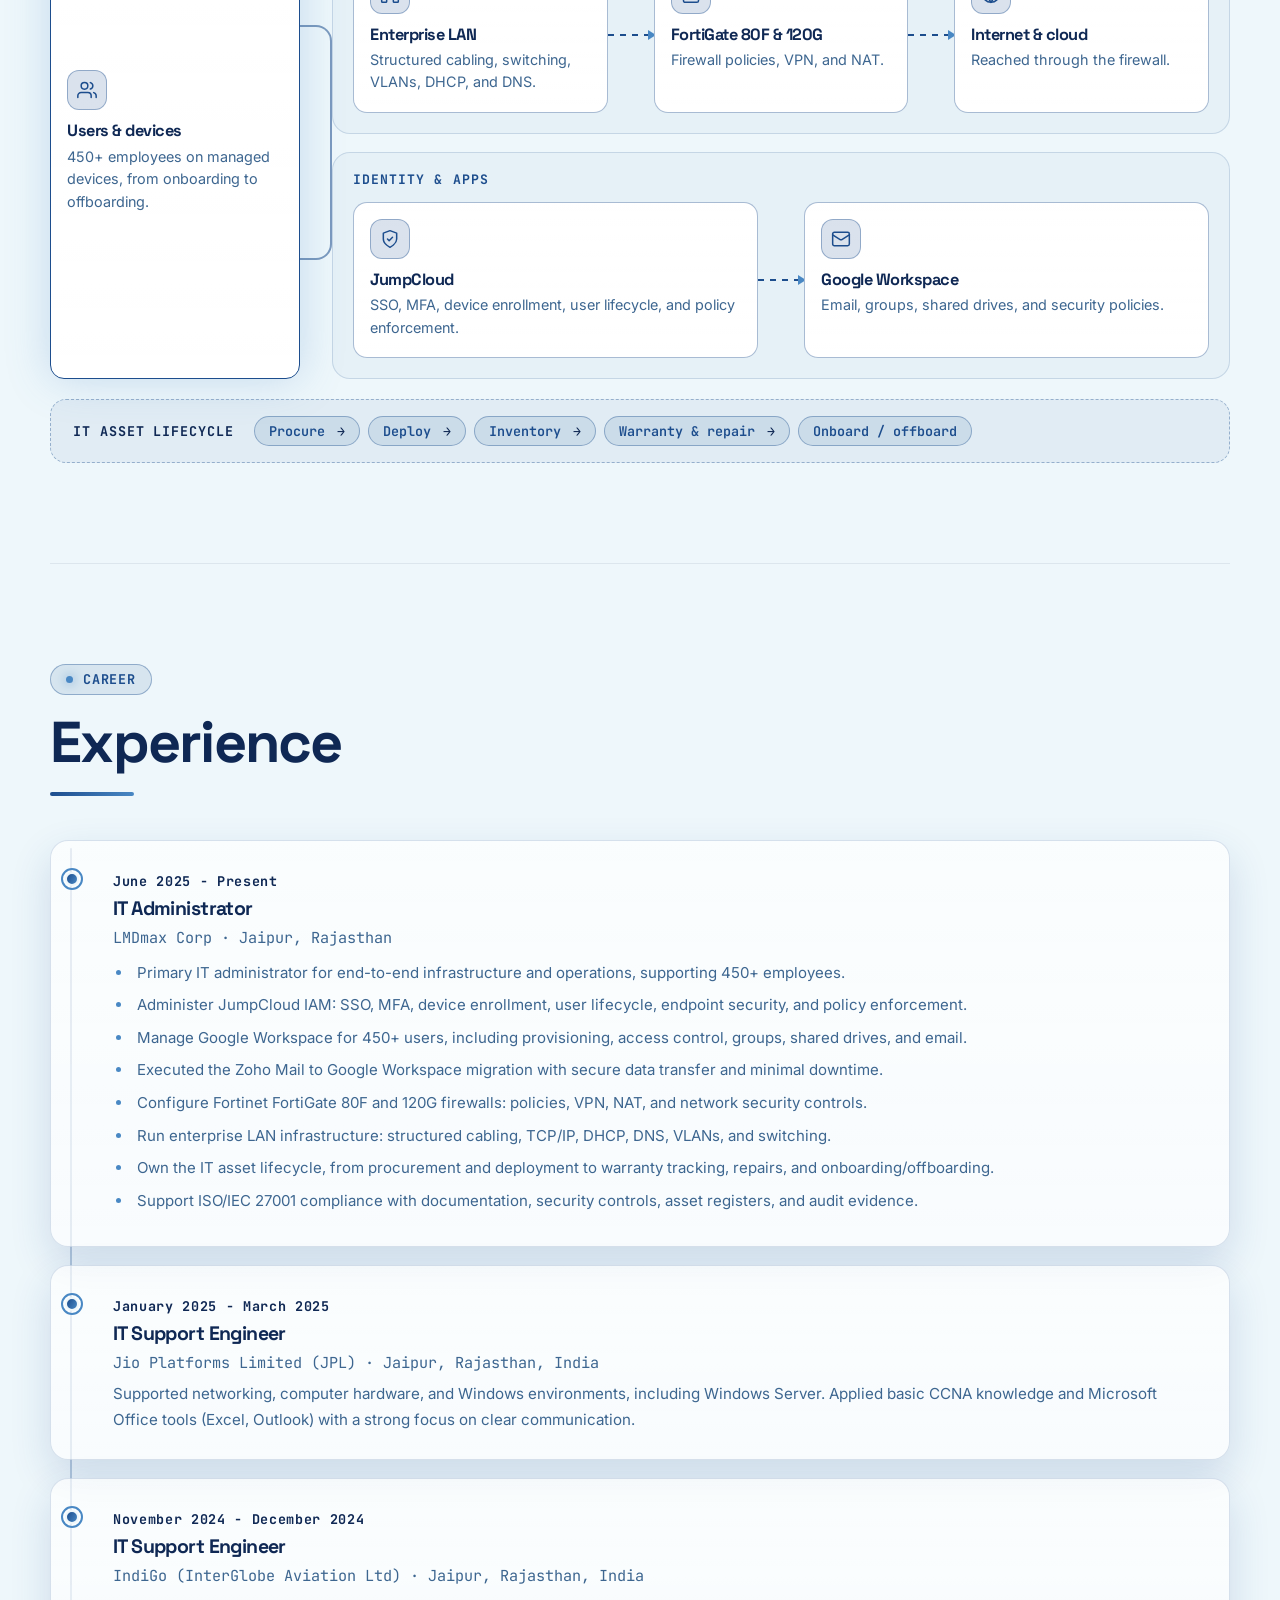
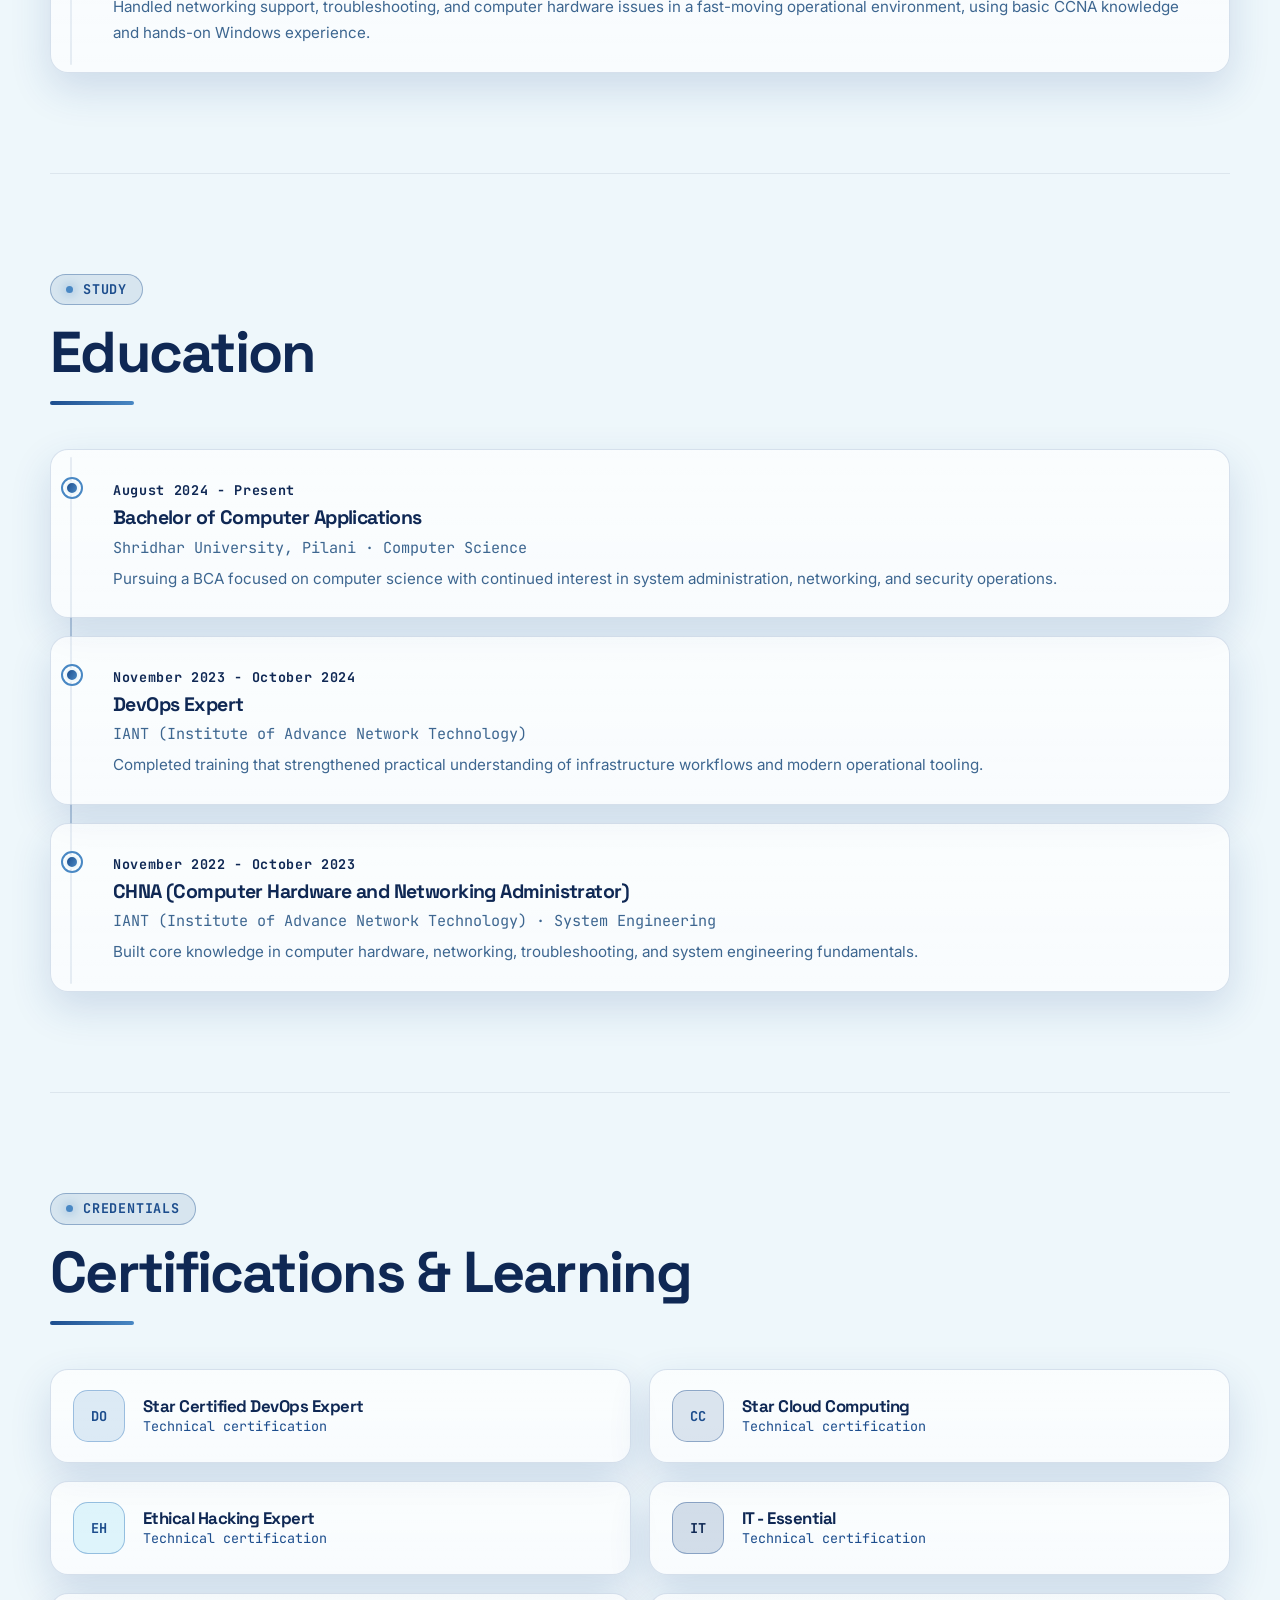
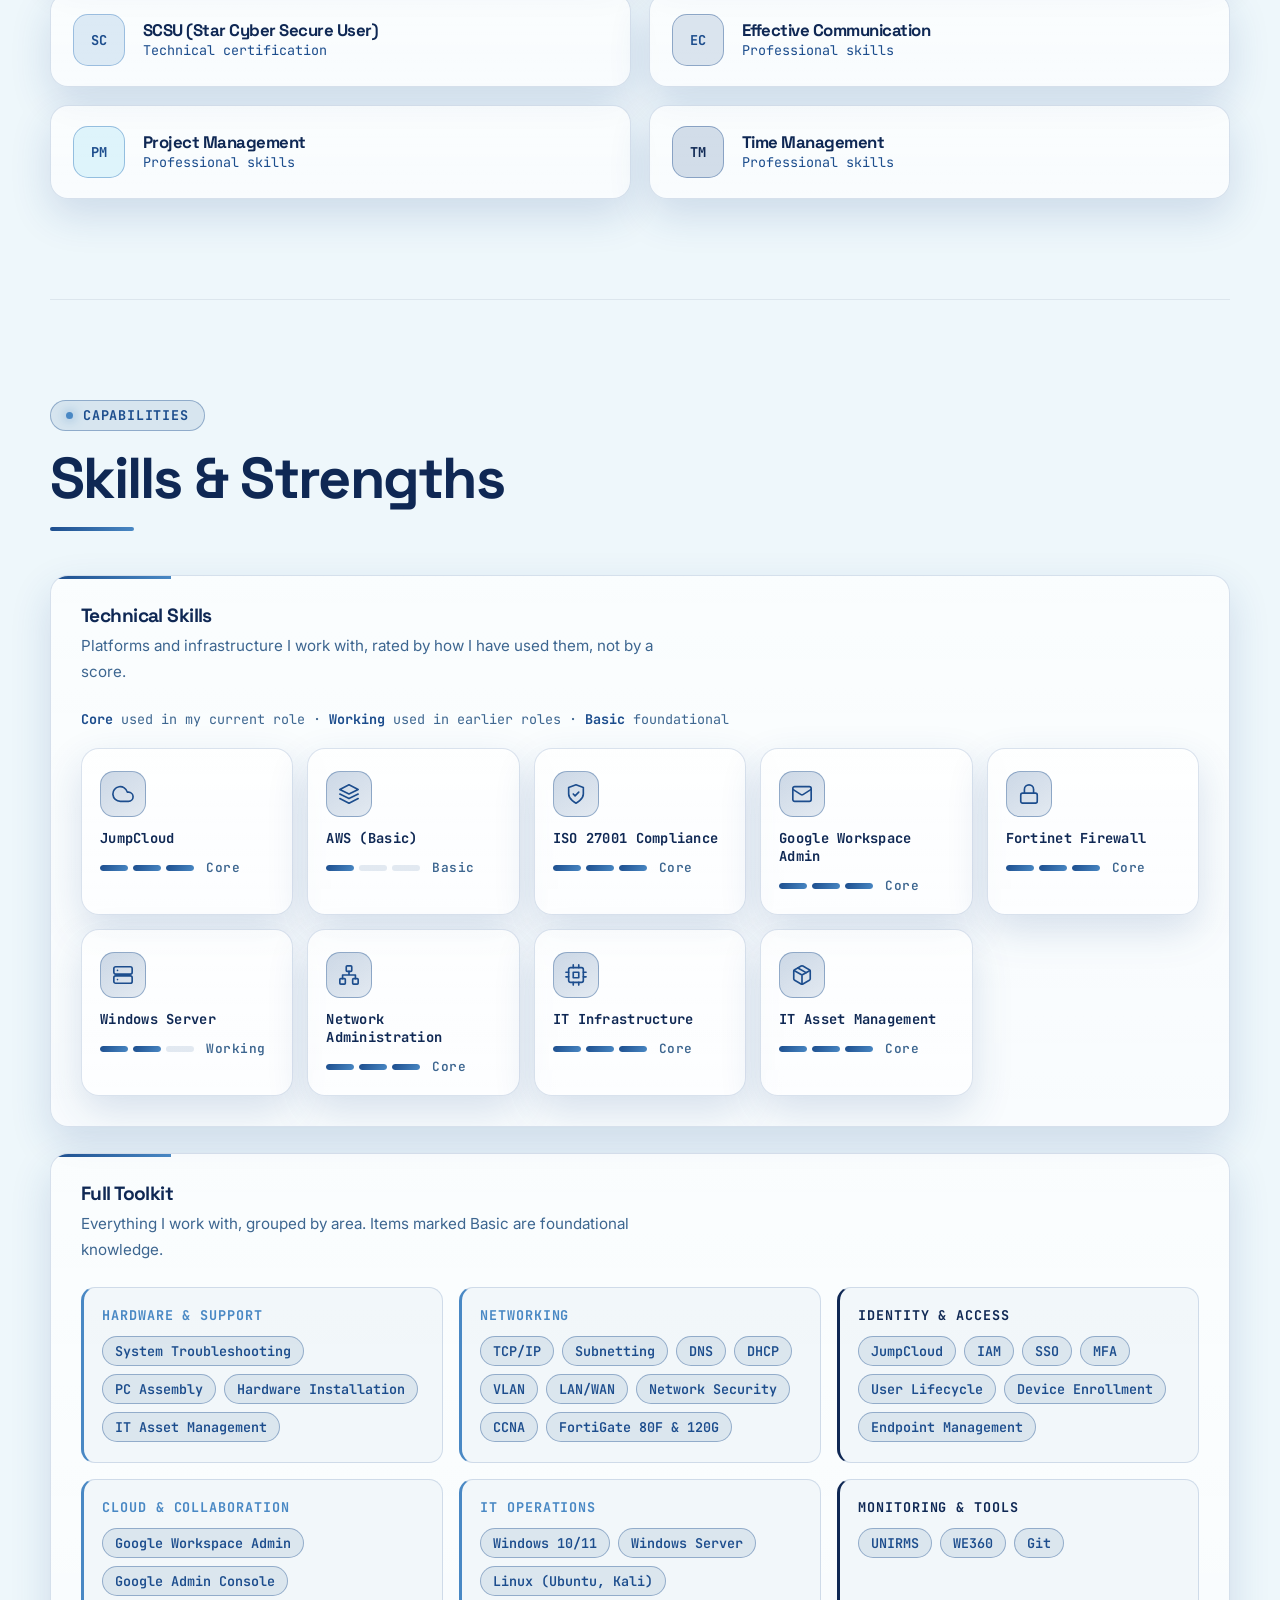
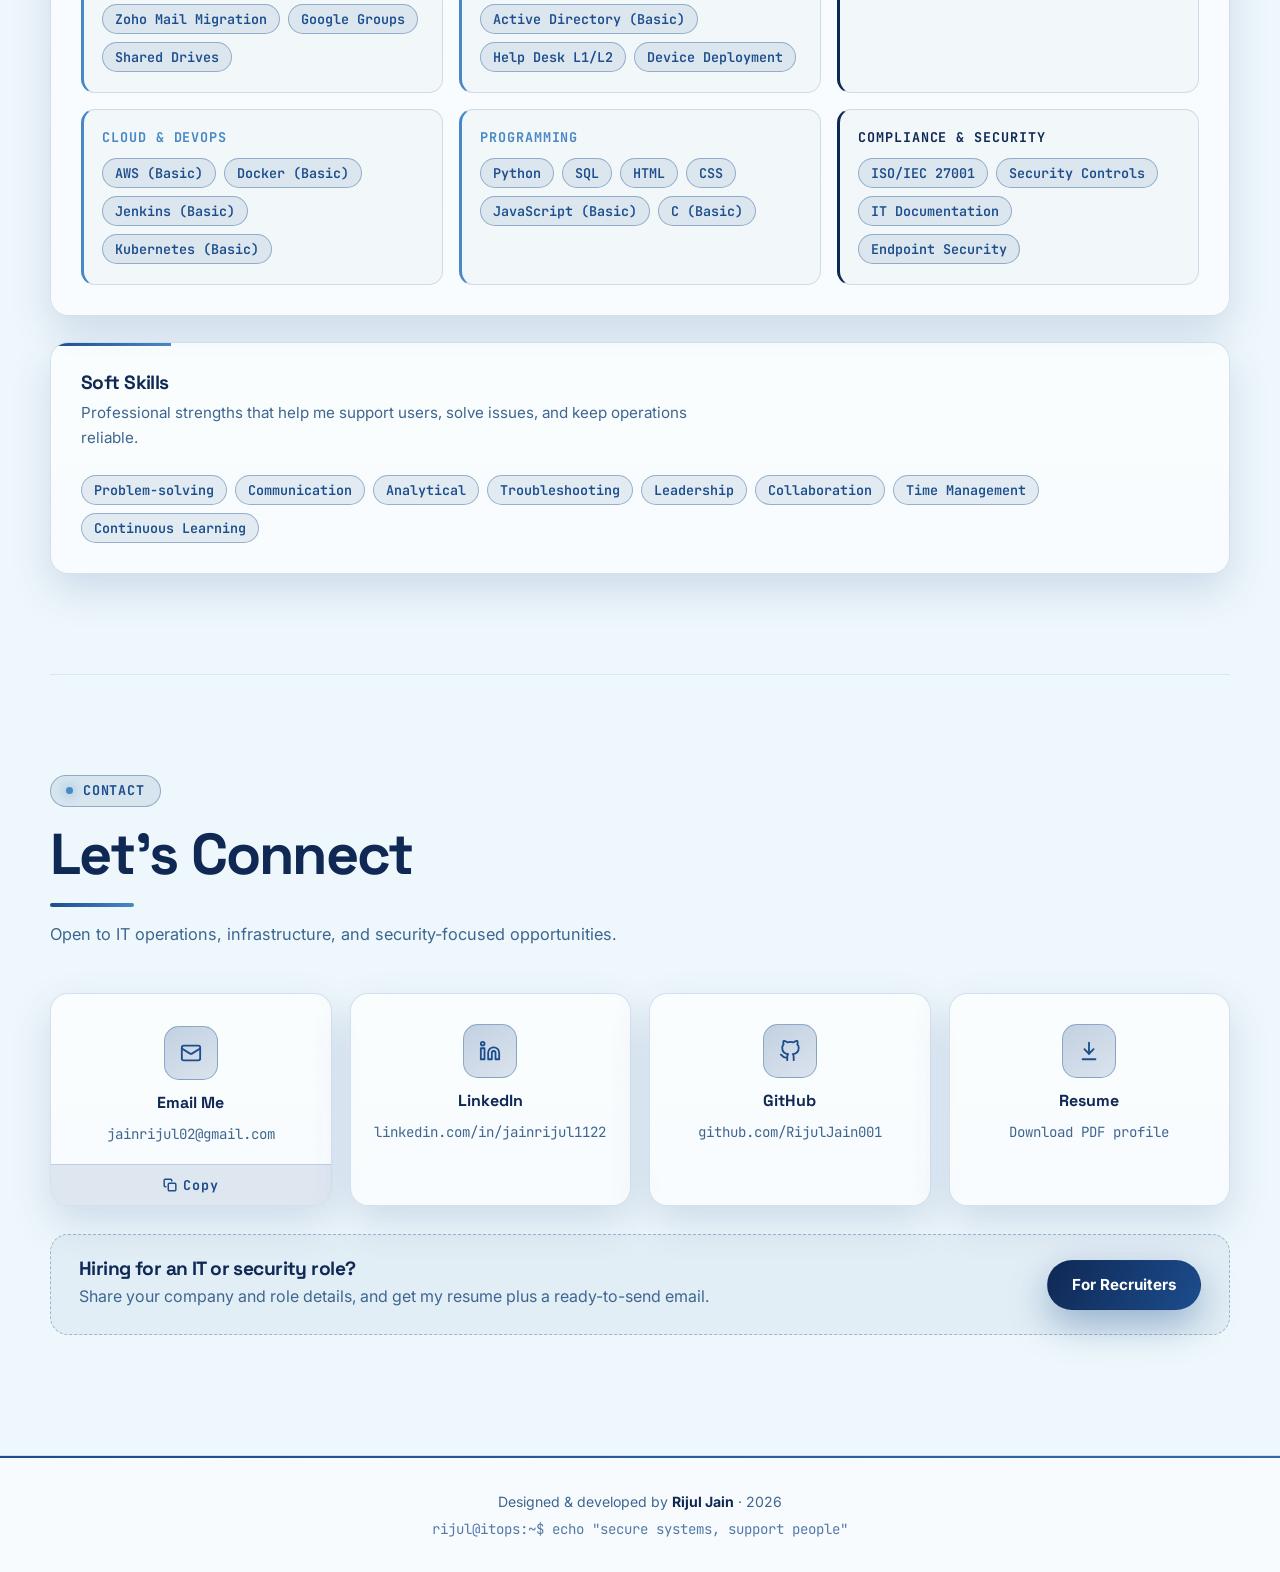
==== commit 7e3c1110: "Remove the cursor-follow glow effect - Drop the .cursor-glow element, styles, and mouse-tracking JS " ====
--- a/index.html
+++ b/index.html
@@ -59,7 +59,6 @@
   <div class="scroll-progress" id="scroll-progress" aria-hidden="true"></div>
   <div class="aurora" aria-hidden="true"><span></span><span></span><span></span><span></span></div>
   <div class="backdrop-glow" aria-hidden="true"></div>
-  <div class="cursor-glow" id="cursor-glow" aria-hidden="true"></div>
 
   <!-- ===================== HEADER ===================== -->
   <header class="site-header" id="site-header">
--- a/styles.css
+++ b/styles.css
@@ -143,19 +143,6 @@
   background-size: 56px 56px;
   -webkit-mask-image: radial-gradient(ellipse at 50% 30%, #000 0%, transparent 76%);
   mask-image: radial-gradient(ellipse at 50% 30%, #000 0%, transparent 76%);
-}
-
-.cursor-glow {
-  position: fixed;
-  top: 0; left: 0;
-  width: 380px; height: 380px;
-  border-radius: 50%;
-  background: radial-gradient(circle, rgba(73, 136, 196, 0.14) 0%, rgba(28, 77, 141, 0.04) 40%, transparent 70%);
-  pointer-events: none;
-  z-index: 1;
-  opacity: 0;                       /* revealed by script on the first mouse move */
-  transition: opacity 400ms ease;
-  will-change: transform;
 }
 
 .scroll-progress {
@@ -1595,7 +1582,6 @@
 
 /* Effects off: keep the layout, drop the motion */
 [data-fx="off"] *, [data-fx="off"] *::before, [data-fx="off"] *::after { animation: none !important; }
-[data-fx="off"] .cursor-glow { display: none; }
 [data-fx="off"] .scroll-progress { box-shadow: none; }
 
 /* ============================================================
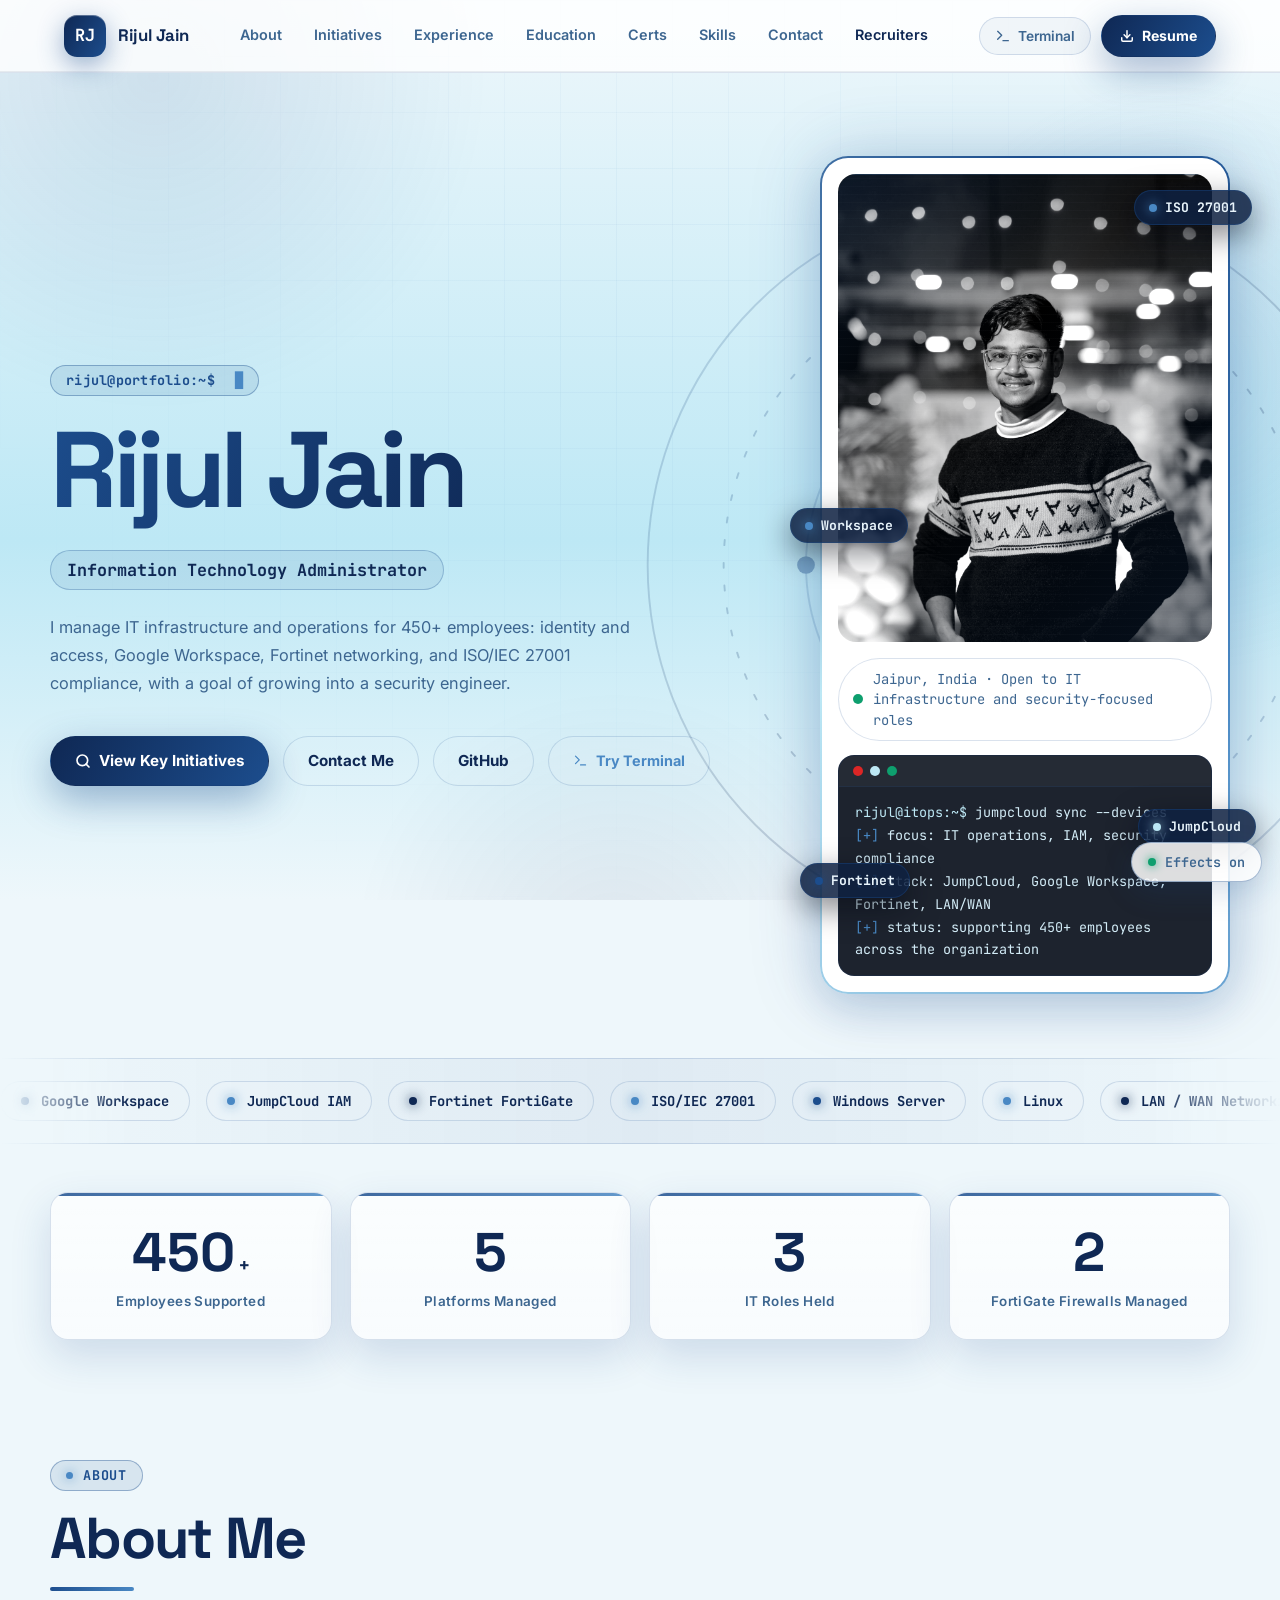
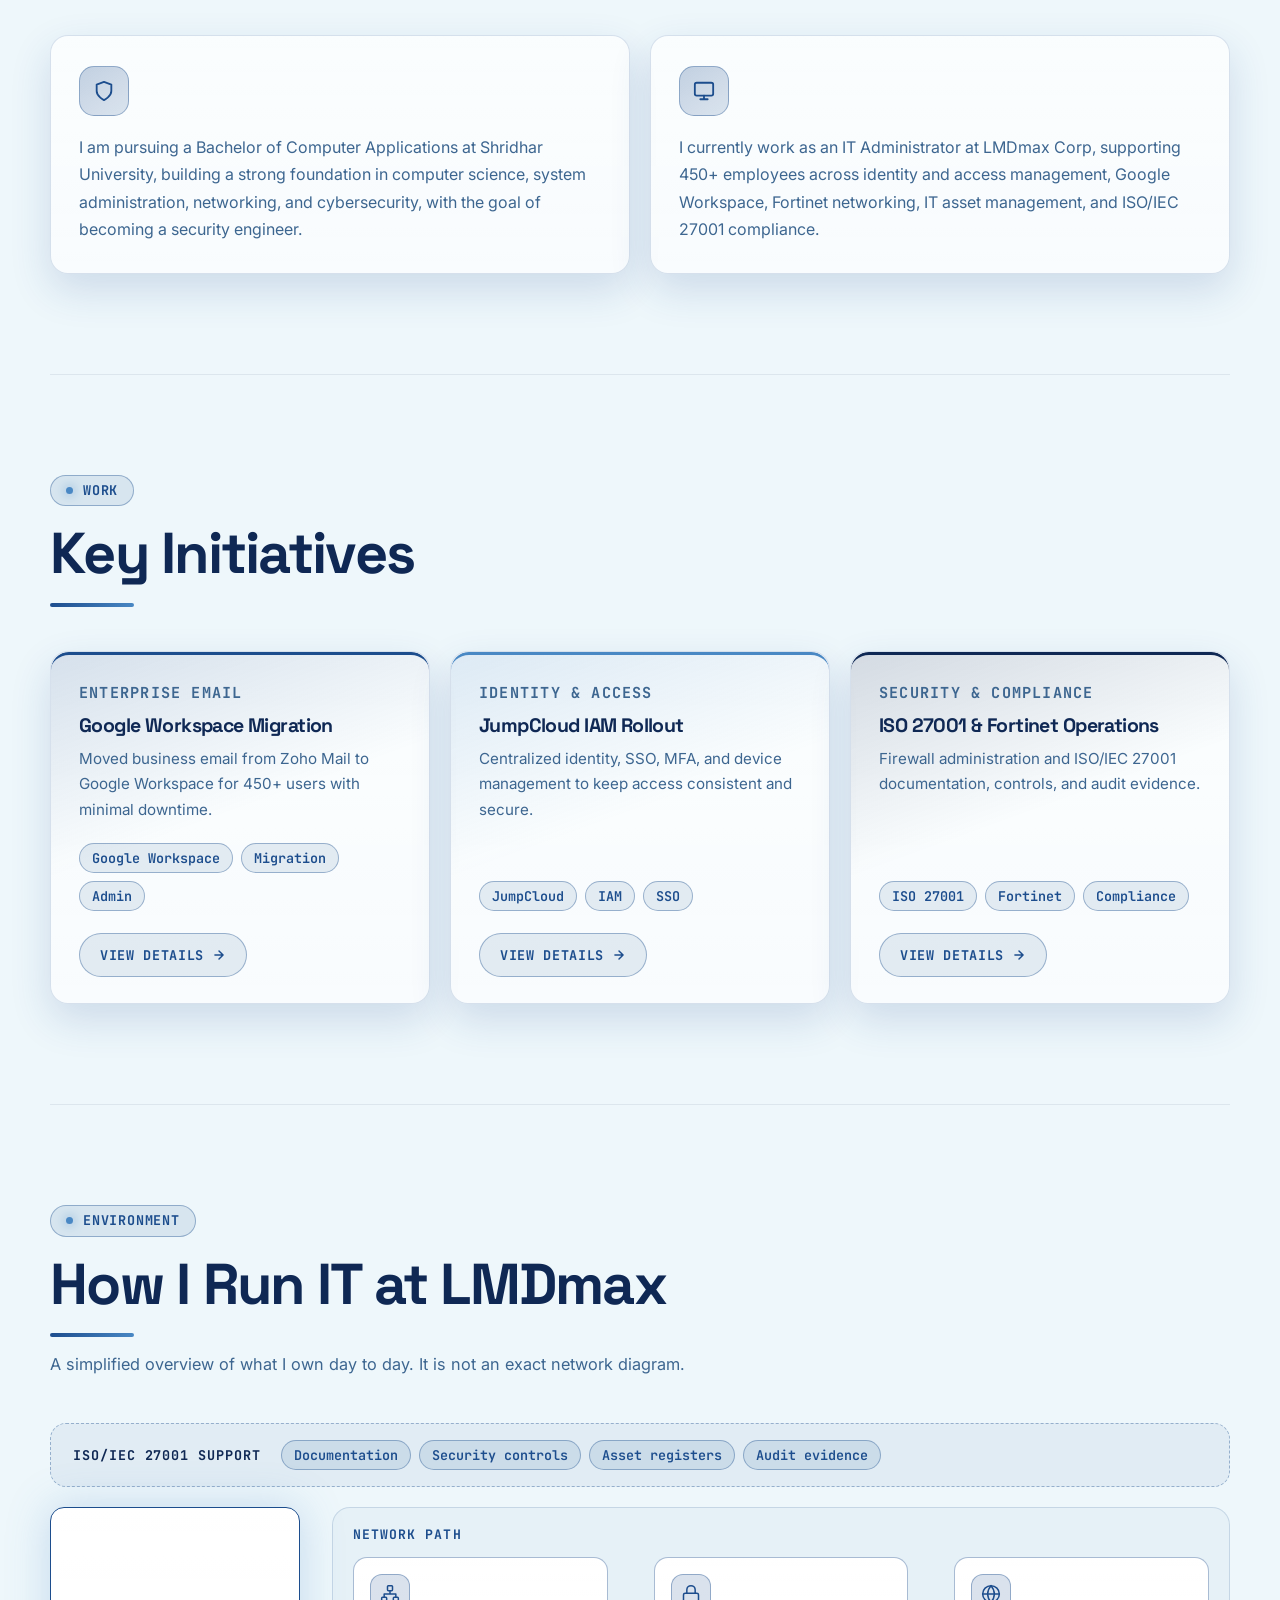
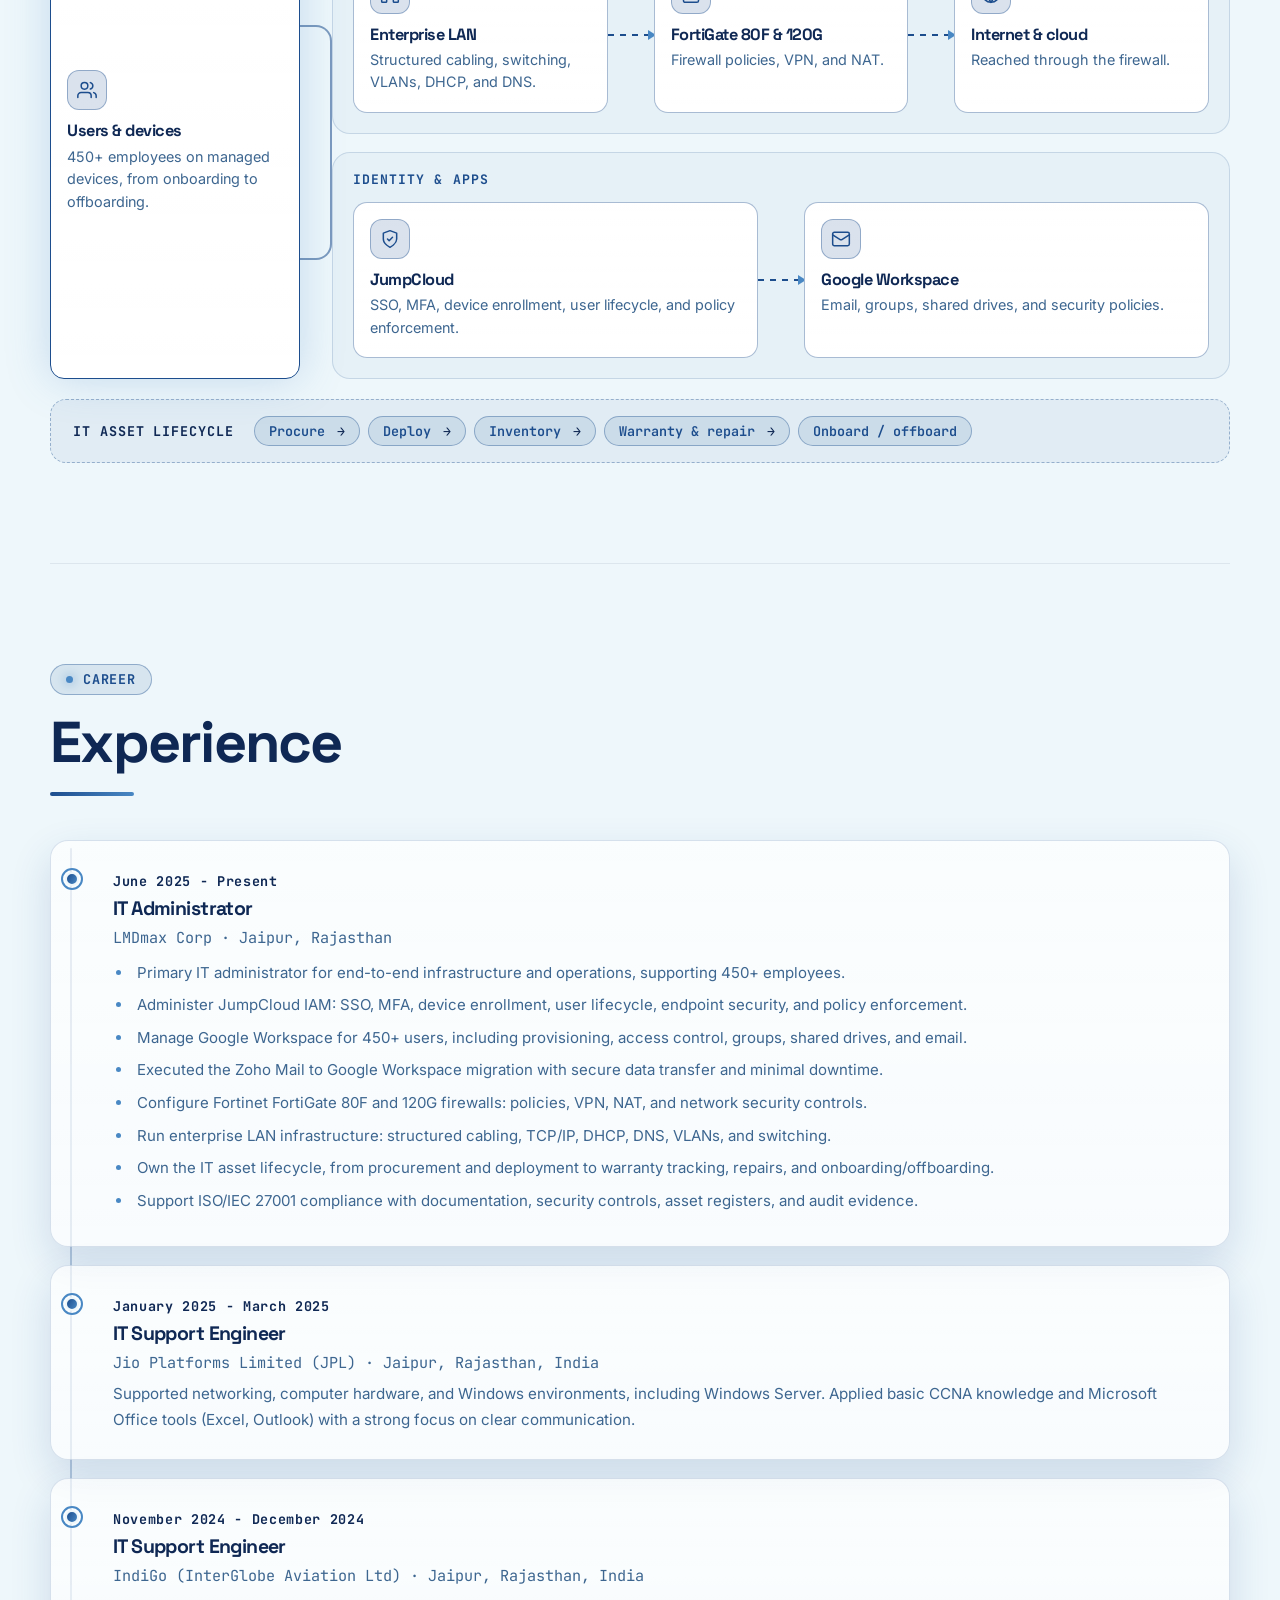
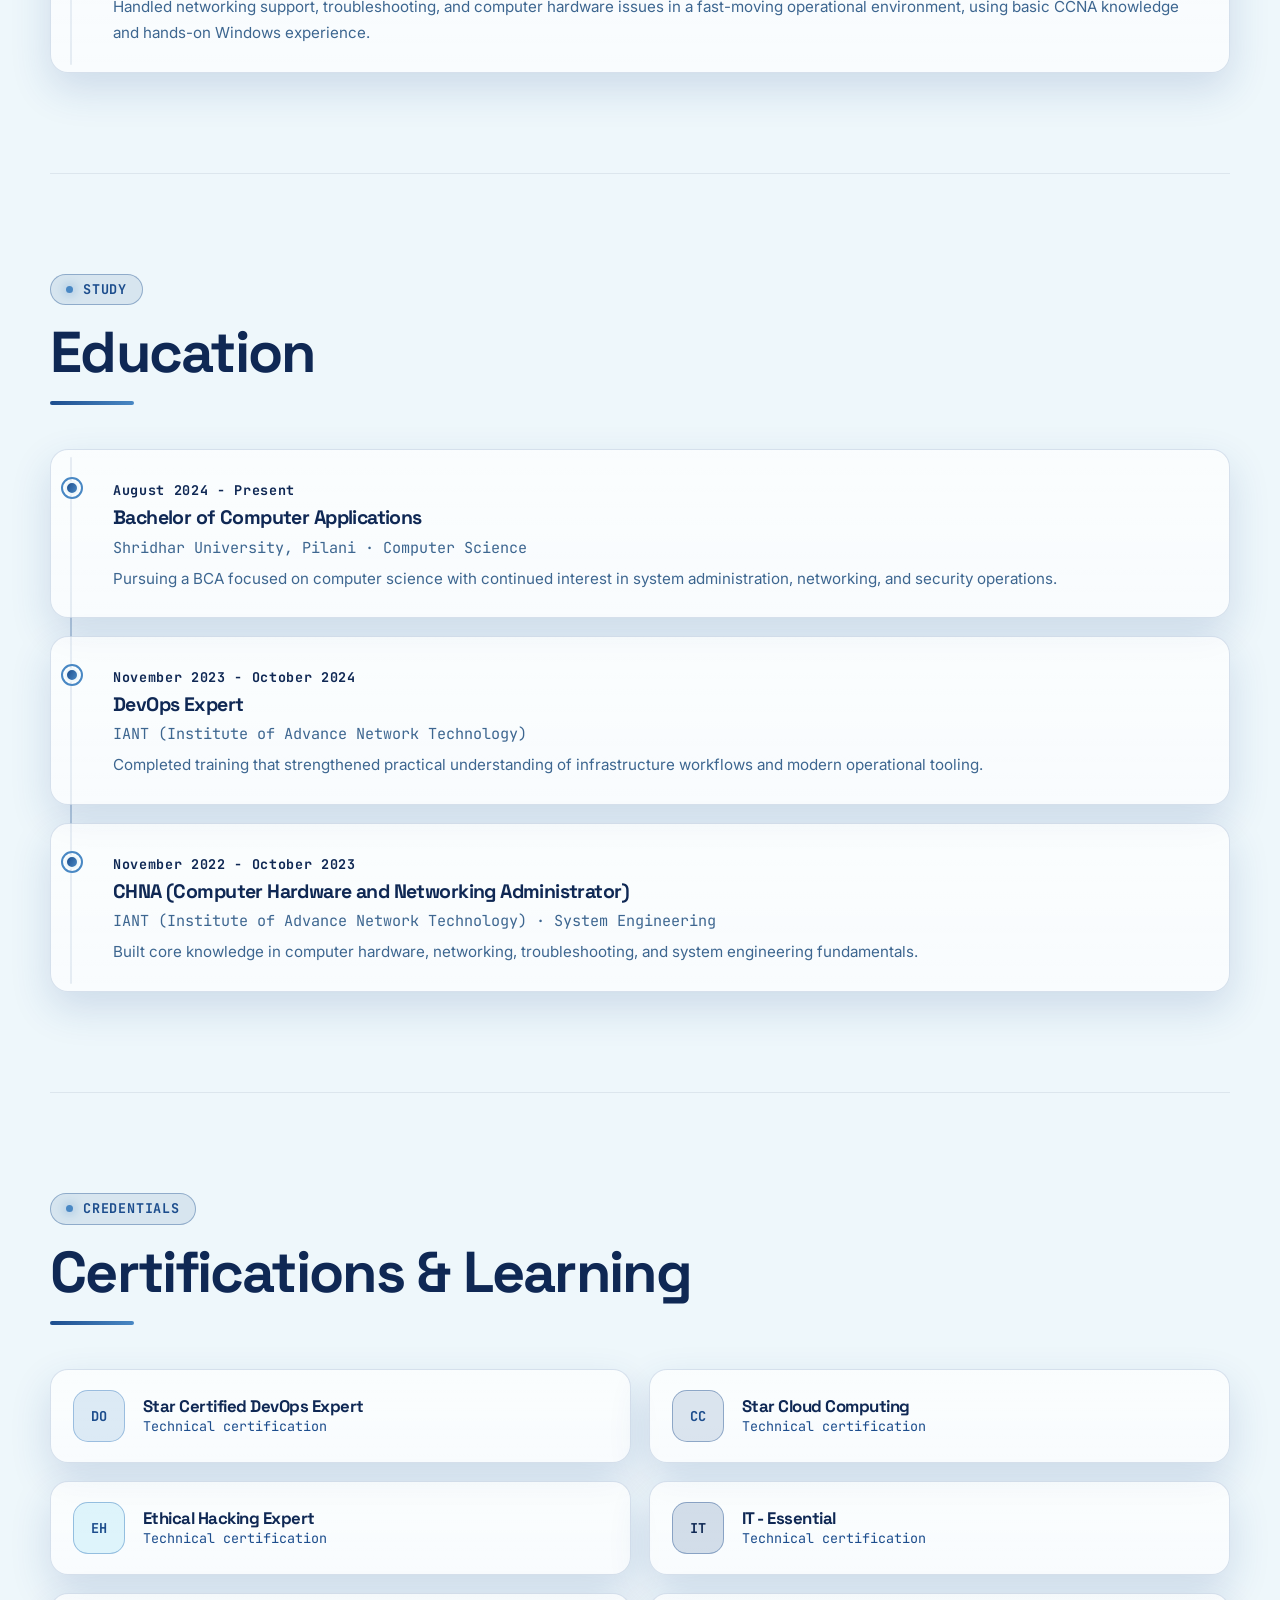
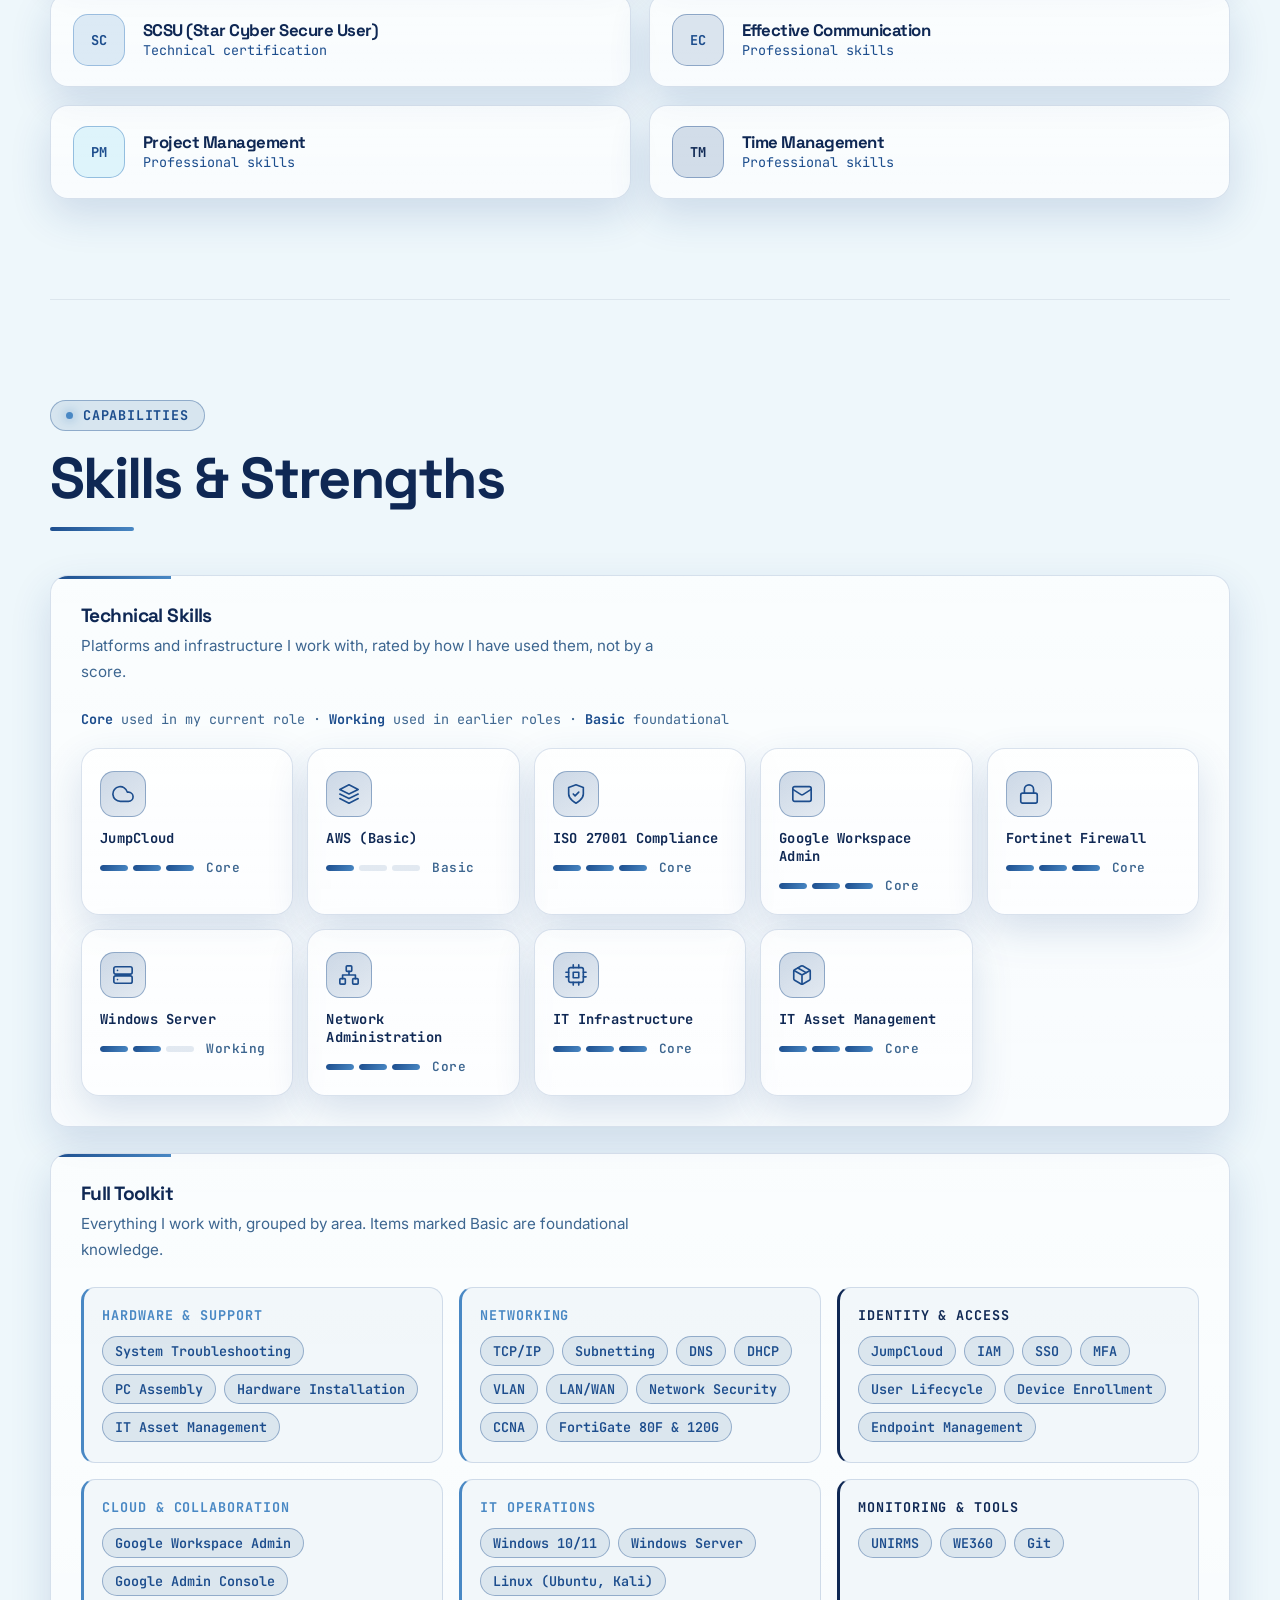
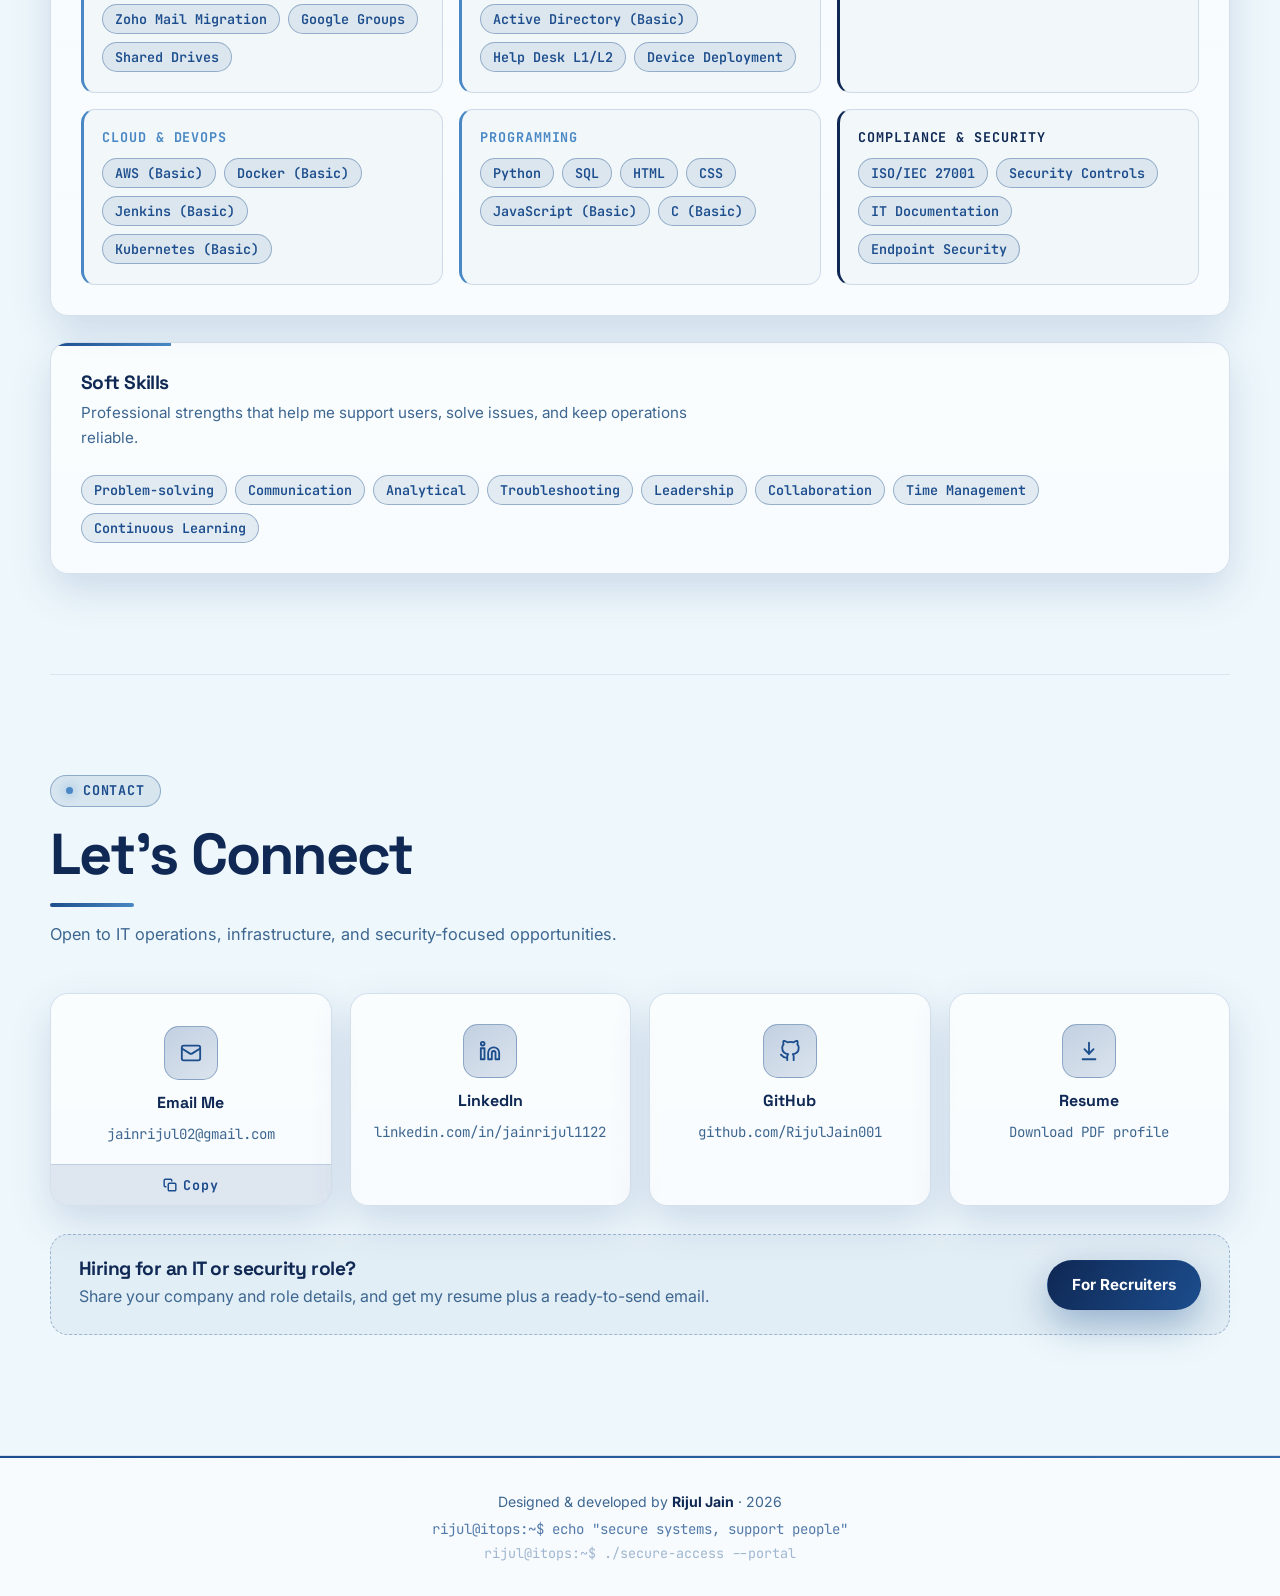
==== commit 65747eff: "Add two hidden ways to reach the secure access portal - A low-opacity link styled as another termina" ====
--- a/index.html
+++ b/index.html
@@ -684,6 +684,7 @@
   <footer class="site-footer">
     <p>Designed &amp; developed by <strong>Rijul Jain</strong> · <span class="footer-year"></span></p>
     <p class="footer-tag">rijul@itops:~$ echo "secure systems, support people"</p>
+    <p class="footer-tag"><a href="login.html" class="portal-link">rijul@itops:~$ ./secure-access --portal</a></p>
   </footer>
 
   <script src="script.js"></script>
--- a/styles.css
+++ b/styles.css
@@ -588,7 +588,14 @@
   mix-blend-mode: screen;
   pointer-events: none;
 }
-.profile-frame img { width: 100%; height: 100%; object-fit: cover; }
+.profile-frame img {
+  width: 100%;
+  height: 100%;
+  object-fit: cover;
+  object-position: 50% 12%;
+  transform: scale(1.12);
+  filter: grayscale(100%) contrast(1.12) brightness(1.04);
+}
 
 .scan-line {
   position: absolute;
@@ -1166,6 +1173,21 @@
 .site-footer p { font-size: 0.88rem; }
 .site-footer strong { color: var(--text); }
 .footer-tag { color: rgba(28, 77, 141, 0.75); font: 0.84rem var(--font-mono); }
+
+/* Unlisted "secure access portal" link, styled to blend in as another
+   terminal line — findable on purpose, not shouted about. */
+.portal-link {
+  color: rgba(28, 77, 141, 0.4);
+  font: 0.84rem var(--font-mono);
+  text-decoration: none;
+  border-bottom: 1px dashed transparent;
+  transition: color var(--transition), border-color var(--transition);
+}
+.portal-link:hover, .portal-link:focus-visible {
+  color: var(--violet);
+  border-color: var(--line-strong);
+  outline: none;
+}
 
 /* ============================================================
    PAGE LOADER
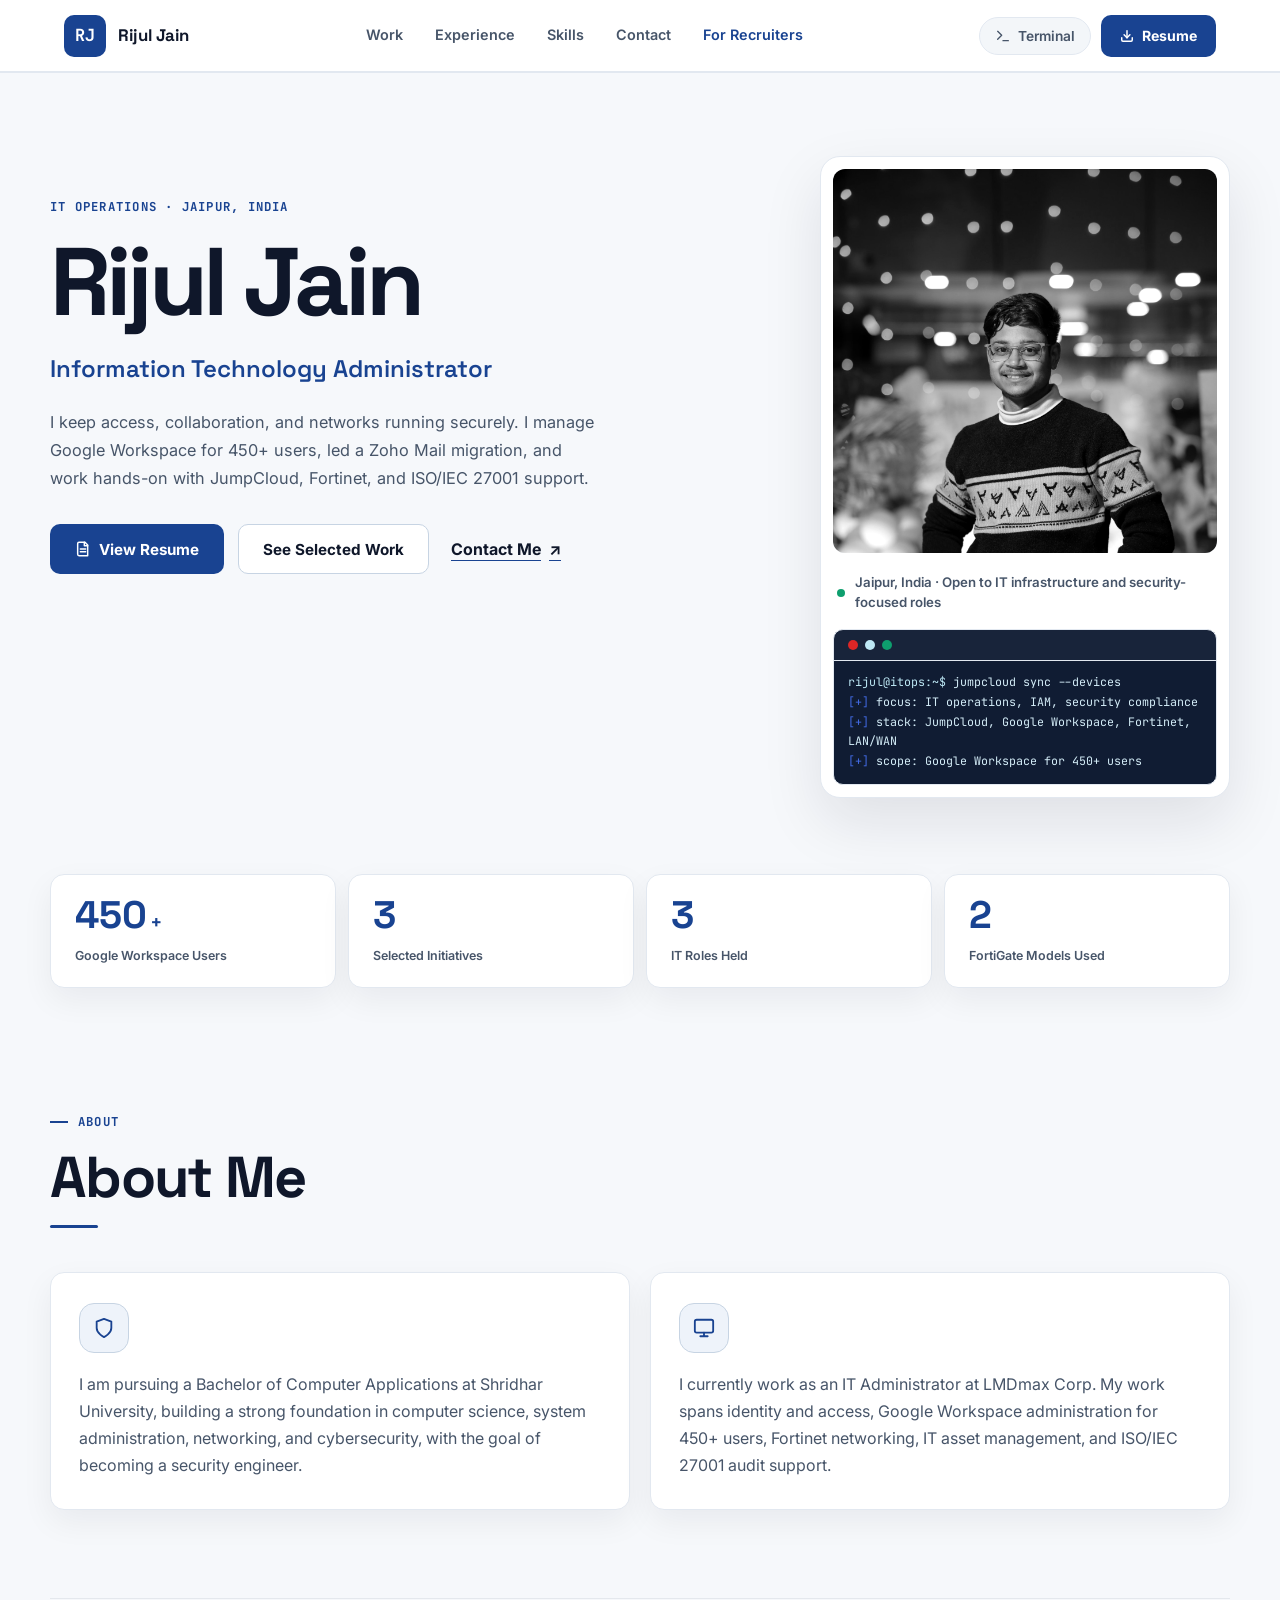
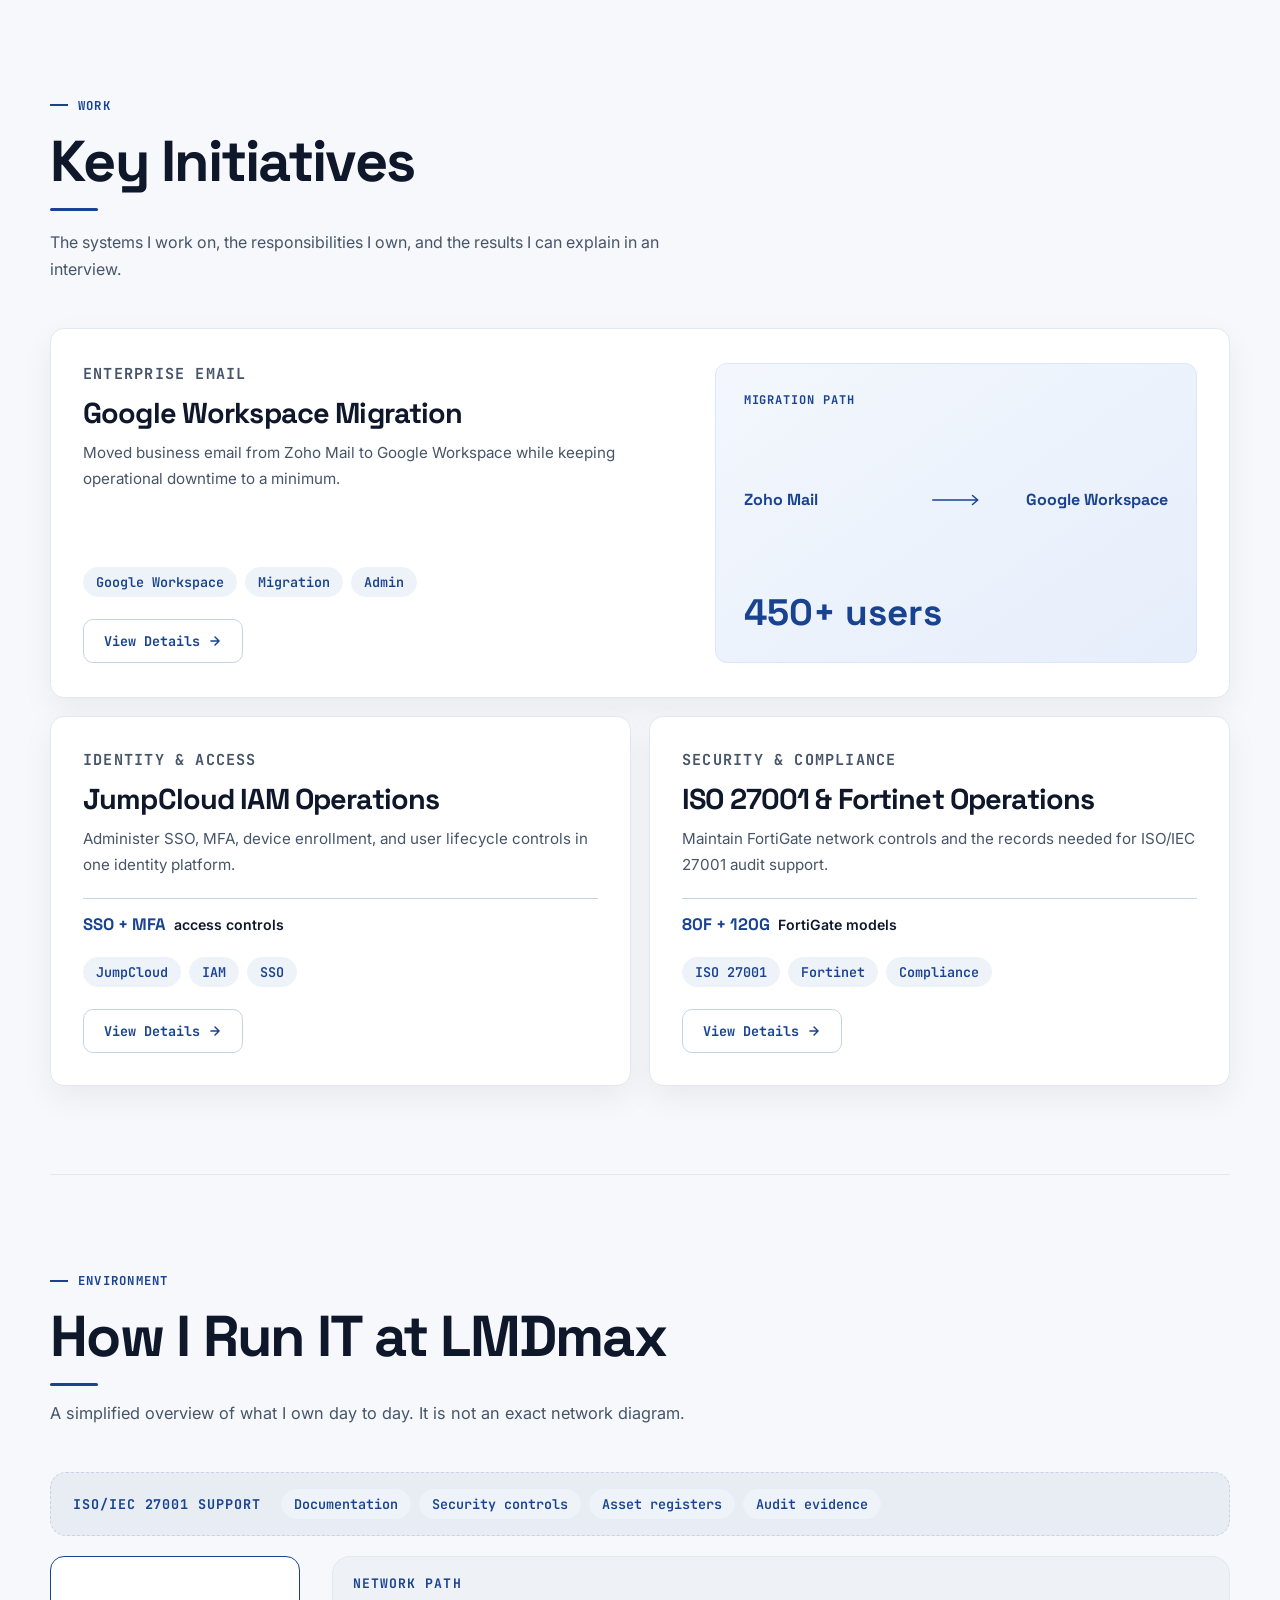
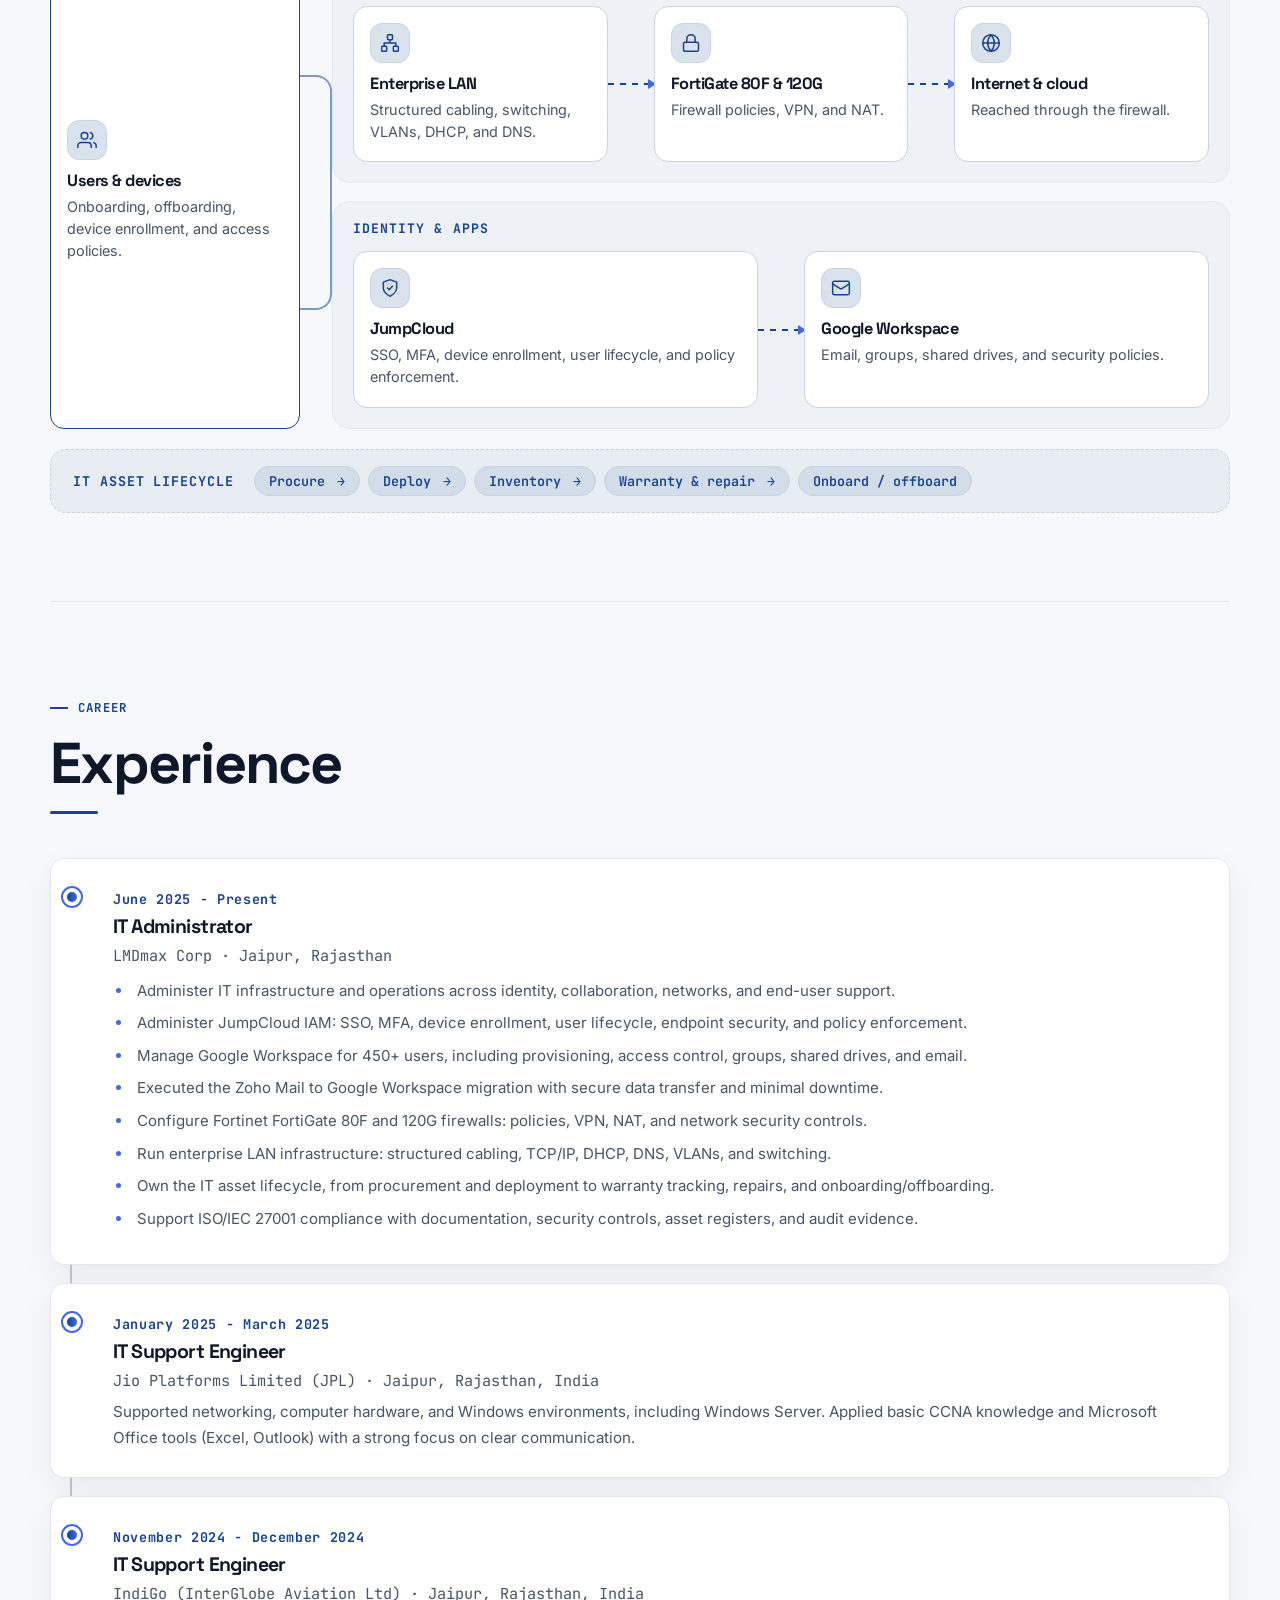
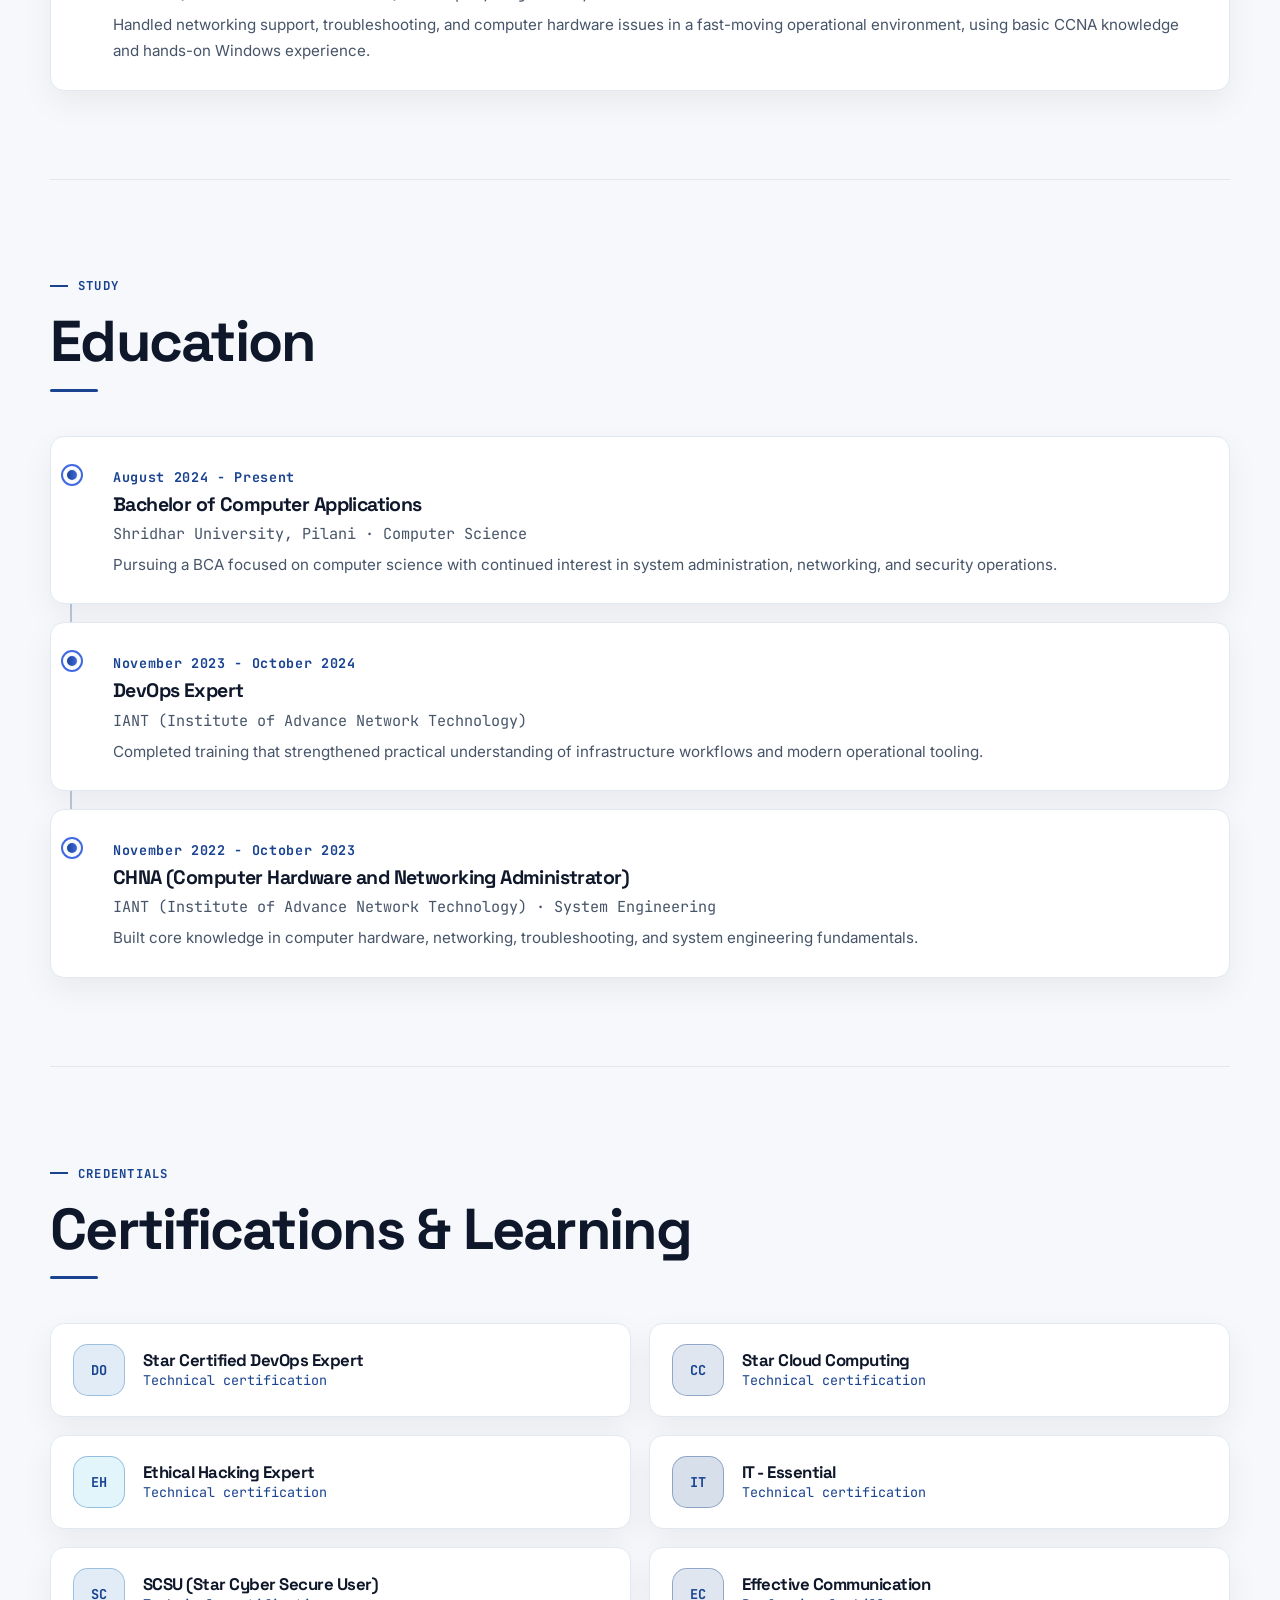
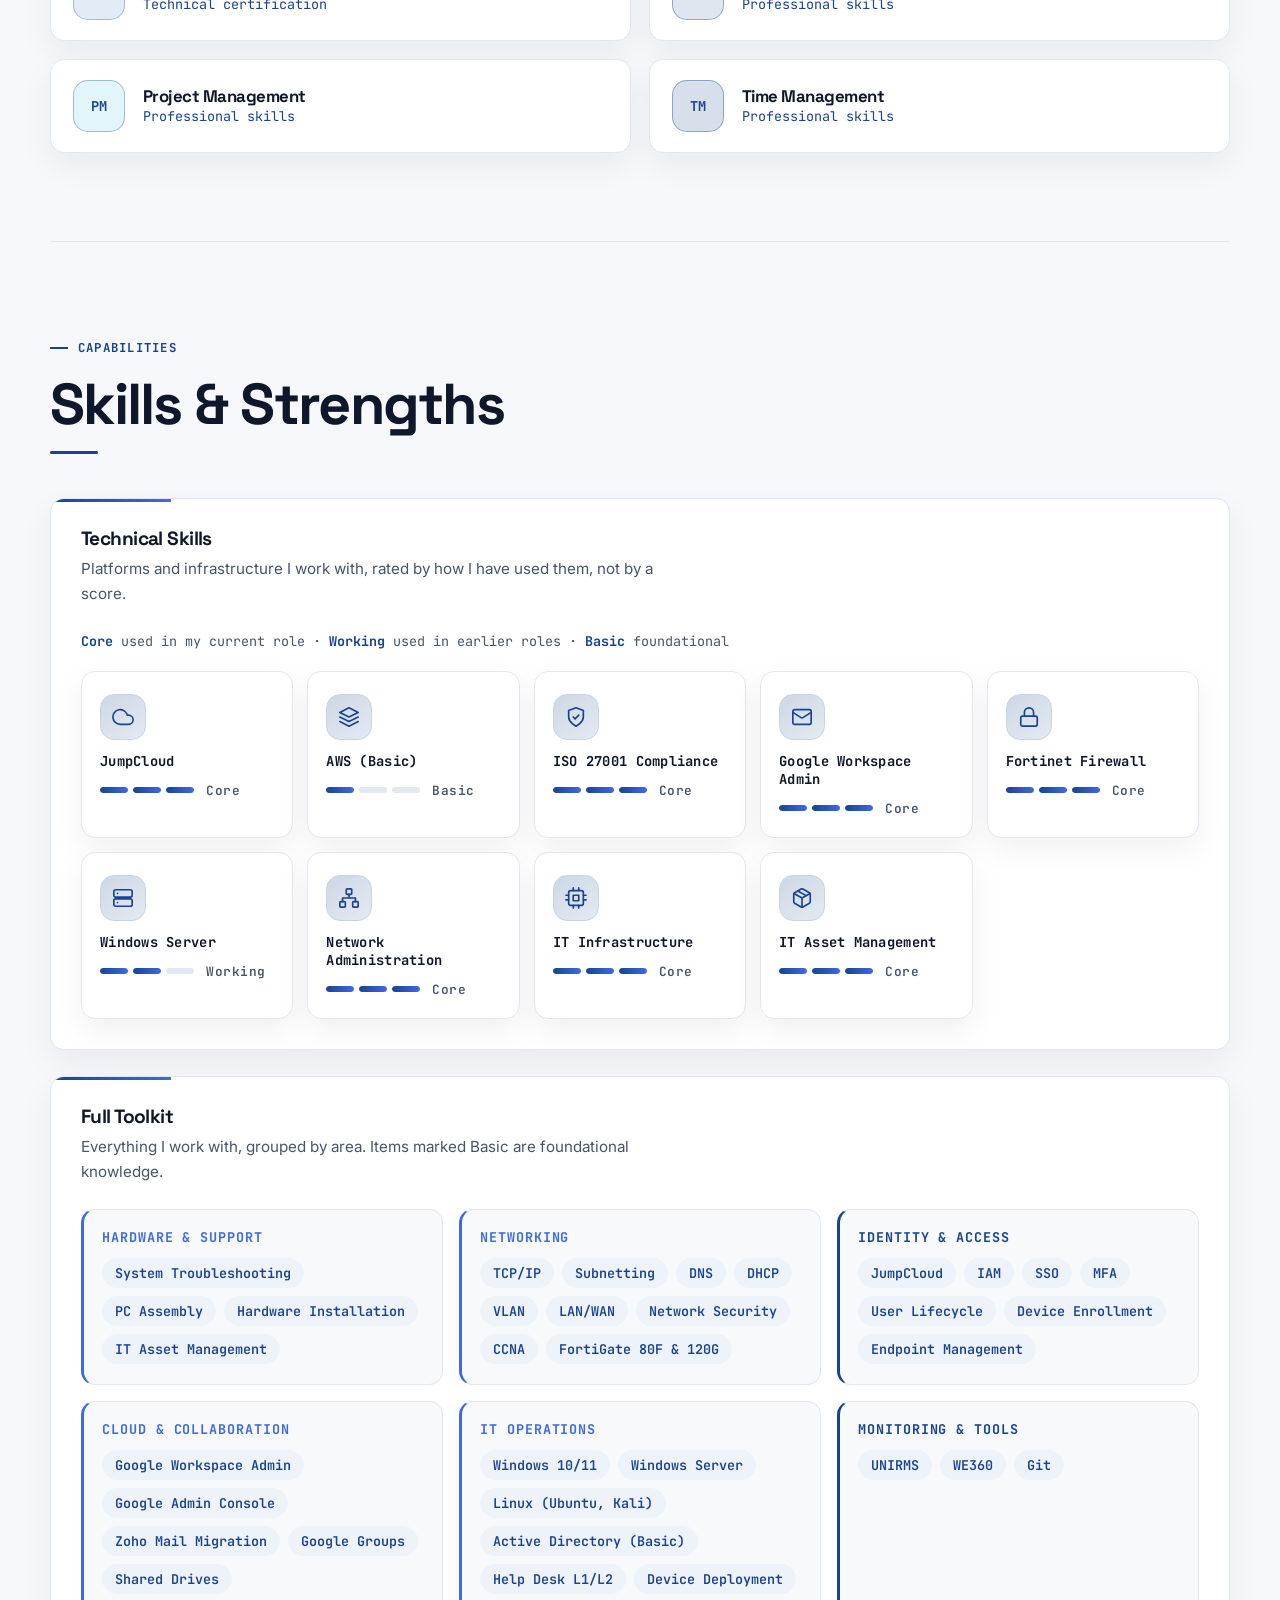
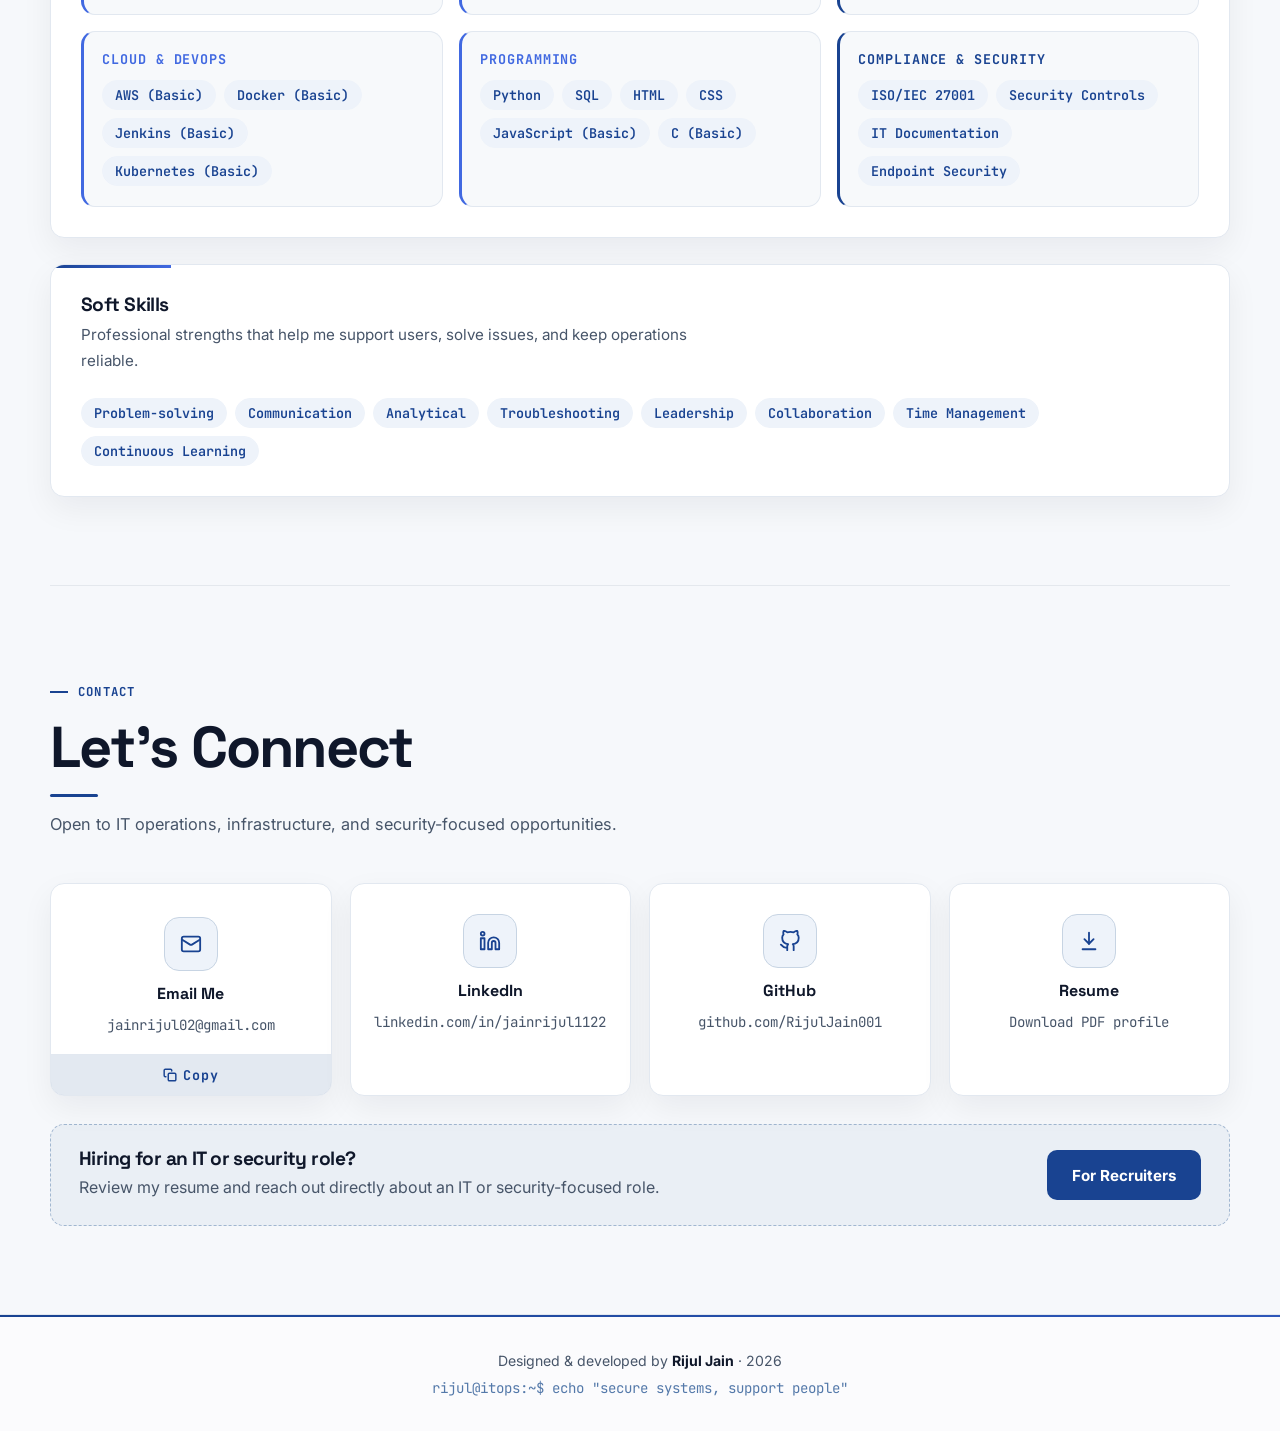
==== commit 2732ec58: "Refocus portfolio for recruiters and polish visual hierarchy" ====
--- a/index.html
+++ b/index.html
@@ -1,692 +1,645 @@
-<!DOCTYPE html>
-<html lang="en">
-<head>
-  <meta charset="UTF-8">
-  <meta name="viewport" content="width=device-width, initial-scale=1.0">
-  <title>Rijul Jain | IT Administrator & Security-Focused Portfolio</title>
-  <meta name="description" content="Portfolio of Rijul Jain - IT Administrator in Jaipur with hands-on experience in Google Workspace, JumpCloud IAM, Fortinet firewalls, networking, and ISO/IEC 27001 compliance.">
-  <meta name="theme-color" content="#eef7fb">
-  <meta property="og:type" content="website">
-  <meta property="og:title" content="Rijul Jain | IT Administrator">
-  <meta property="og:description" content="IT Administrator in Jaipur: Google Workspace, JumpCloud IAM, Fortinet firewalls, networking, and ISO/IEC 27001 compliance.">
-  <meta name="twitter:card" content="summary">
-  <link rel="icon" type="image/svg+xml" href="assets/favicon.svg">
-  <link rel="preconnect" href="https://fonts.googleapis.com">
-  <link rel="preconnect" href="https://fonts.gstatic.com" crossorigin>
-  <link href="https://fonts.googleapis.com/css2?family=Inter:wght@400;600;700;800&family=JetBrains+Mono:wght@400;700&family=Space+Grotesk:wght@500;700&display=swap" rel="stylesheet">
-  <link rel="stylesheet" href="styles.css">
-</head>
-<body>
-  <a class="skip-link" href="#main">Skip to content</a>
-
-  <!-- ===================== PAGE LOADER ===================== -->
-  <div class="page-loader" id="page-loader" aria-live="polite" aria-label="Loading portfolio">
-    <div class="loader-inner">
-      <div class="loader-logo">RJ</div>
-      <div class="loader-bar-wrap"><div class="loader-bar" id="loader-bar"></div></div>
-      <p class="loader-text" id="loader-text">Initializing…</p>
-    </div>
-  </div>
-
-  <!-- ===================== MODAL OVERLAY ===================== -->
-  <div class="modal-overlay" id="modal-overlay" role="dialog" aria-modal="true" aria-labelledby="modal-title" aria-hidden="true">
-    <div class="modal-box" id="modal-box">
-      <button class="modal-close" id="modal-close" aria-label="Close project details">
-        <svg width="18" height="18" viewBox="0 0 24 24" fill="none" stroke="currentColor" stroke-width="2.5" stroke-linecap="round" stroke-linejoin="round"><path d="M18 6 6 18M6 6l12 12"/></svg>
-      </button>
-      <div class="modal-content" id="modal-content"></div>
-    </div>
-  </div>
-
-  <!-- ===================== INTERACTIVE TERMINAL MODAL ===================== -->
-  <div class="modal-overlay" id="terminal-overlay" role="dialog" aria-modal="true" aria-label="Interactive terminal" aria-hidden="true">
-    <div class="terminal-modal" id="terminal-modal">
-      <div class="terminal-modal-top">
-        <div class="terminal-dots"><span></span><span></span><span></span></div>
-        <span class="terminal-modal-title">rijul@itops:~$ - interactive terminal</span>
-        <button class="modal-close" id="terminal-close" aria-label="Close terminal">
-          <svg width="16" height="16" viewBox="0 0 24 24" fill="none" stroke="currentColor" stroke-width="2.5" stroke-linecap="round" stroke-linejoin="round"><path d="M18 6 6 18M6 6l12 12"/></svg>
-        </button>
-      </div>
-      <div class="terminal-output" id="terminal-output" aria-live="polite"></div>
-      <div class="terminal-input-row">
-        <span class="term-prompt-label">rijul@itops:~$</span>
-        <input type="text" id="terminal-input" class="terminal-input" autocomplete="off" autocorrect="off" autocapitalize="off" spellcheck="false" placeholder="type 'help' to start…" aria-label="Terminal command input">
-      </div>
-    </div>
-  </div>
-
-  <div class="scroll-progress" id="scroll-progress" aria-hidden="true"></div>
-  <div class="aurora" aria-hidden="true"><span></span><span></span><span></span><span></span></div>
-  <div class="backdrop-glow" aria-hidden="true"></div>
-
-  <!-- ===================== HEADER ===================== -->
-  <header class="site-header" id="site-header">
-    <a class="brand" href="#home" aria-label="Go to home">
-      <span class="brand-mark">RJ</span>
-      <span>Rijul Jain</span>
-    </a>
-    <nav class="site-nav" id="site-nav" aria-label="Portfolio sections">
-      <a href="#about" class="nav-link">About</a>
-      <a href="#projects" class="nav-link">Initiatives</a>
-      <a href="#experience" class="nav-link">Experience</a>
-      <a href="#education" class="nav-link">Education</a>
-      <a href="#certifications" class="nav-link">Certs</a>
-      <a href="#skills" class="nav-link">Skills</a>
-      <a href="#contact" class="nav-link">Contact</a>
-      <a href="hire.html" class="nav-link nav-cta">Recruiters</a>
-    </nav>
-    <div class="header-actions">
-      <button class="terminal-trigger-btn" id="terminal-trigger-btn" aria-label="Open interactive terminal" title="Open terminal">
-        <svg width="16" height="16" viewBox="0 0 24 24" fill="none" stroke="currentColor" stroke-width="2" stroke-linecap="round" stroke-linejoin="round"><polyline points="4 17 10 11 4 5"/><line x1="12" y1="19" x2="20" y2="19"/></svg>
-        Terminal
-      </button>
-      <a class="button primary btn-sm" id="download-cv-btn" href="assets/Rijul_Jain_Resume.pdf" download aria-label="Download Resume">
-        <svg width="14" height="14" viewBox="0 0 24 24" fill="none" stroke="currentColor" stroke-width="2.5" stroke-linecap="round" stroke-linejoin="round" aria-hidden="true"><path d="M21 15v4a2 2 0 0 1-2 2H5a2 2 0 0 1-2-2v-4"/><polyline points="7 10 12 15 17 10"/><line x1="12" y1="15" x2="12" y2="3"/></svg>
-        Resume
-      </a>
-    </div>
-    <button class="hamburger" id="hamburger-btn" aria-label="Toggle menu" aria-expanded="false" aria-controls="mobile-menu">
-      <span></span><span></span><span></span>
-    </button>
-  </header>
-
-  <!-- Mobile Menu -->
-  <div class="mobile-menu" id="mobile-menu" aria-hidden="true">
-    <nav aria-label="Mobile navigation">
-      <a href="#about"          class="mobile-link">About</a>
-      <a href="#projects"       class="mobile-link">Initiatives</a>
-      <a href="#experience"     class="mobile-link">Experience</a>
-      <a href="#education"      class="mobile-link">Education</a>
-      <a href="#certifications" class="mobile-link">Certifications</a>
-      <a href="#skills"         class="mobile-link">Skills</a>
-      <a href="#contact"        class="mobile-link">Contact</a>
-      <a href="hire.html"       class="mobile-link">For Recruiters</a>
-      <a href="assets/Rijul_Jain_Resume.pdf" download class="mobile-link mobile-link-dl">Download Resume</a>
-      <button class="mobile-link fx-menu" type="button" data-fx-toggle aria-pressed="true" aria-label="Toggle background effects">
-        <span class="fx-dot" aria-hidden="true"></span><span class="fx-label">Effects on</span>
-      </button>
-    </nav>
-  </div>
-
-  <main id="main">
-
-    <!-- ===================== HERO ===================== -->
-    <section id="home" class="hero section-shell">
-      <div class="hero-deco" aria-hidden="true">
-        <svg class="deco-static" viewBox="0 0 600 600" fill="none">
-          <defs>
-            <linearGradient id="decoGrad" x1="0" y1="0" x2="1" y2="1">
-              <stop offset="0" stop-color="#1C4D8D"/><stop offset="0.55" stop-color="#0F2854"/><stop offset="1" stop-color="#1C4D8D"/>
-            </linearGradient>
-          </defs>
-          <circle cx="300" cy="300" r="290" stroke="url(#decoGrad)" stroke-opacity="0.45" stroke-width="1.5"/>
-          <circle cx="300" cy="300" r="100" stroke="url(#decoGrad)" stroke-opacity="0.35" stroke-dasharray="2 10"/>
-        </svg>
-        <svg class="deco-spin" viewBox="0 0 600 600" fill="none">
-          <circle cx="300" cy="300" r="230" stroke="url(#decoGrad)" stroke-opacity="0.55" stroke-width="1.5" stroke-dasharray="4 14" stroke-linecap="round"/>
-          <circle cx="300" cy="70" r="8" fill="#1C4D8D"/><circle cx="530" cy="300" r="5" fill="#0F2854"/>
-        </svg>
-        <svg class="deco-spin-rev" viewBox="0 0 600 600" fill="none">
-          <circle cx="300" cy="300" r="165" stroke="#1C4D8D" stroke-opacity="0.4" stroke-width="1.5"/>
-          <circle cx="135" cy="300" r="7" fill="#1C4D8D"/><circle cx="300" cy="465" r="5" fill="#0F2854"/>
-        </svg>
-      </div>
-      <div class="hero-copy">
-        <p class="eyebrow" id="eyebrow-text">rijul@portfolio:~$ <span id="typewriter"></span><span class="cursor-blink">█</span></p>
-        <h1 class="reveal-up"><span class="grad-text">Rijul Jain</span></h1>
-        <p class="role reveal-up" style="--delay:0.1s">Information Technology Administrator</p>
-        <p class="hero-text reveal-up" style="--delay:0.2s">
-          I manage IT infrastructure and operations for 450+ employees: identity and access, Google Workspace, Fortinet networking, and ISO/IEC 27001 compliance, with a goal of growing into a security engineer.
-        </p>
-        <div class="hero-actions reveal-up" style="--delay:0.3s">
-          <a class="button primary" id="view-projects-btn" href="#projects">
-            <svg width="16" height="16" viewBox="0 0 24 24" fill="none" stroke="currentColor" stroke-width="2.5" stroke-linecap="round" stroke-linejoin="round" aria-hidden="true"><circle cx="11" cy="11" r="8"/><path d="m21 21-4.35-4.35"/></svg>
-            View Key Initiatives
-          </a>
-          <a class="button secondary" id="contact-btn" href="#contact">Contact Me</a>
-          <a class="button secondary" href="https://github.com/RijulJain001" target="_blank" rel="noreferrer" aria-label="View GitHub profile">GitHub</a>
-          <button class="button ghost" id="hero-terminal-btn" aria-label="Open interactive terminal">
-            <svg width="15" height="15" viewBox="0 0 24 24" fill="none" stroke="currentColor" stroke-width="2" stroke-linecap="round" stroke-linejoin="round" aria-hidden="true"><polyline points="4 17 10 11 4 5"/><line x1="12" y1="19" x2="20" y2="19"/></svg>
-            Try Terminal
-          </button>
-        </div>
-      </div>
-
-      <div class="profile-col reveal-up" style="--delay:0.15s">
-      <div class="profile-panel">
-        <span class="profile-ring" aria-hidden="true"></span>
-        <span class="float-chip c1"><i></i>ISO 27001</span>
-        <span class="float-chip c2"><i></i>Workspace</span>
-        <span class="float-chip c3"><i></i>JumpCloud</span>
-        <span class="float-chip c4"><i></i>Fortinet</span>
-        <div class="profile-frame">
-          <img src="assets/profile.jpg" alt="Portrait of Rijul Jain" onerror="this.onerror=null; this.src='assets/profile-placeholder.svg'; this.alt='RJ monogram';">
-          <div class="scan-line" aria-hidden="true"></div>
-        </div>
-        <div class="profile-meta">
-          <span class="status-dot"></span>
-          <span>Jaipur, India · Open to IT infrastructure and security-focused roles</span>
-        </div>
-        <div class="terminal-card" aria-label="Operations terminal style profile summary">
-          <div class="terminal-top"><span></span><span></span><span></span></div>
-          <div class="terminal-lines" id="terminal-lines">
-            <p><span class="term-prompt">rijul@itops:~$</span> <span class="term-cmd" id="term-main-cmd"></span></p>
-            <p><span class="term-ok">[+]</span> focus: IT operations, IAM, security compliance</p>
-            <p><span class="term-ok">[+]</span> stack: JumpCloud, Google Workspace, Fortinet, LAN/WAN</p>
-            <p><span class="term-ok">[+]</span> status: supporting 450+ employees across the organization</p>
-          </div>
-        </div>
-      </div>
-      </div>
-    </section>
-
-    <!-- ===================== TECH MARQUEE ===================== -->
-    <div class="marquee" aria-label="Technology stack">
-      <div class="marquee-track">
-        <span class="marquee-item">Google Workspace</span><span class="marquee-item">JumpCloud IAM</span><span class="marquee-item">Fortinet FortiGate</span><span class="marquee-item">ISO/IEC 27001</span><span class="marquee-item">Windows Server</span><span class="marquee-item">Linux</span><span class="marquee-item">LAN / WAN Networking</span><span class="marquee-item">Active Directory</span><span class="marquee-item">UNIRMS</span><span class="marquee-item">WE360</span><span class="marquee-item">IT Asset Management</span><span class="marquee-item">Python</span>
-        <span class="marquee-item" aria-hidden="true">Google Workspace</span><span class="marquee-item" aria-hidden="true">JumpCloud IAM</span><span class="marquee-item" aria-hidden="true">Fortinet FortiGate</span><span class="marquee-item" aria-hidden="true">ISO/IEC 27001</span><span class="marquee-item" aria-hidden="true">Windows Server</span><span class="marquee-item" aria-hidden="true">Linux</span><span class="marquee-item" aria-hidden="true">LAN / WAN Networking</span><span class="marquee-item" aria-hidden="true">Active Directory</span><span class="marquee-item" aria-hidden="true">UNIRMS</span><span class="marquee-item" aria-hidden="true">WE360</span><span class="marquee-item" aria-hidden="true">IT Asset Management</span><span class="marquee-item" aria-hidden="true">Python</span>
-      </div>
-    </div>
-
-    <!-- ===================== STATS COUNTER ===================== -->
-    <section class="stats-section section-shell" aria-label="Portfolio statistics">
-      <div class="stats-grid">
-        <div class="stat-card reveal-up" style="--delay:0s">
-          <div class="stat-value"><span class="stat-num" data-target="450" id="stat-users">0</span><span class="stat-plus">+</span></div>
-          <p class="stat-label">Employees Supported</p>
-        </div>
-        <div class="stat-card reveal-up" style="--delay:0.08s">
-          <div class="stat-value"><span class="stat-num" data-target="5" id="stat-platforms">0</span></div>
-          <p class="stat-label">Platforms Managed</p>
-        </div>
-        <div class="stat-card reveal-up" style="--delay:0.16s">
-          <div class="stat-value"><span class="stat-num" data-target="3" id="stat-roles">0</span></div>
-          <p class="stat-label">IT Roles Held</p>
-        </div>
-        <div class="stat-card reveal-up" style="--delay:0.24s">
-          <div class="stat-value"><span class="stat-num" data-target="2" id="stat-firewalls">0</span></div>
-          <p class="stat-label">FortiGate Firewalls Managed</p>
-        </div>
-      </div>
-    </section>
-
-    <!-- ===================== ABOUT ===================== -->
-    <section id="about" class="content-section section-shell">
-      <div class="section-heading reveal-up">
-        <p class="eyebrow">About</p>
-        <h2>About Me</h2>
-      </div>
-      <div class="section-grid">
-        <div class="about-card reveal-up" style="--delay:0.05s">
-          <div class="about-icon" aria-hidden="true">
-            <svg width="22" height="22" viewBox="0 0 24 24" fill="none" stroke="currentColor" stroke-width="2" stroke-linecap="round" stroke-linejoin="round"><path d="M12 22s8-4 8-10V5l-8-3-8 3v7c0 6 8 10 8 10z"/></svg>
-          </div>
-          <p>
-            I am pursuing a Bachelor of Computer Applications at Shridhar University, building a strong
-            foundation in computer science, system administration, networking, and cybersecurity, with the
-            goal of becoming a security engineer.
-          </p>
-        </div>
-        <div class="about-card reveal-up" style="--delay:0.12s">
-          <div class="about-icon" aria-hidden="true">
-            <svg width="22" height="22" viewBox="0 0 24 24" fill="none" stroke="currentColor" stroke-width="2" stroke-linecap="round" stroke-linejoin="round"><rect x="2" y="3" width="20" height="14" rx="2"/><path d="M8 21h8M12 17v4"/></svg>
-          </div>
-          <p>
-            I currently work as an IT Administrator at LMDmax Corp, supporting 450+ employees across
-            identity and access management, Google Workspace, Fortinet networking, IT asset management, and
-            ISO/IEC 27001 compliance.
-          </p>
-        </div>
-      </div>
-    </section>
-
-    <!-- ===================== PROJECTS ===================== -->
-    <section id="projects" class="content-section section-shell">
-      <div class="section-heading reveal-up">
-        <p class="eyebrow">Work</p>
-        <h2>Key Initiatives</h2>
-      </div>
-      <div class="cards-grid">
-
-        <article class="card reveal-up" style="--delay:0s"
-          data-modal="true"
-          data-title="Google Workspace Migration"
-          data-kicker="Enterprise Email"
-          data-desc="Executed the migration from Zoho Mail to Google Workspace, moving email and collaboration for 450+ users securely and with minimal operational downtime."
-          data-details="• Executed the Zoho Mail to Google Workspace migration with secure data transfer&#10;• Kept operational downtime to a minimum during the move&#10;• Manage Google Workspace for 450+ users: provisioning, access control, and security policies&#10;• Administer groups, shared drives, and email through the Google Admin Console"
-          data-tags="Google Workspace,Migration,Admin Console,Support">
-          <div class="card-accent" aria-hidden="true"></div>
-          <p class="card-kicker">Enterprise Email</p>
-          <h3>Google Workspace Migration</h3>
-          <p>Moved business email from Zoho Mail to Google Workspace for 450+ users with minimal downtime.</p>
-          <div class="tag-row"><span>Google Workspace</span><span>Migration</span><span>Admin</span></div>
-          <button class="card-cta" aria-label="View Google Workspace Migration details">
-            View Details
-            <svg width="14" height="14" viewBox="0 0 24 24" fill="none" stroke="currentColor" stroke-width="2.5" stroke-linecap="round" stroke-linejoin="round" aria-hidden="true"><path d="M5 12h14M12 5l7 7-7 7"/></svg>
-          </button>
-        </article>
-
-        <article class="card reveal-up" style="--delay:0.1s"
-          data-modal="true"
-          data-title="JumpCloud IAM Rollout"
-          data-kicker="Identity &amp; Access"
-          data-desc="Administer JumpCloud as the central identity and device platform, covering SSO, MFA, device enrollment, and the full user lifecycle."
-          data-details="• Configured SSO and MFA for secure access across the organization&#10;• Enrolled and managed devices with endpoint security and policy enforcement&#10;• Handled user lifecycle management, from onboarding to offboarding&#10;• Kept access control consistent as part of core IT operations"
-          data-tags="JumpCloud,IAM,SSO,MFA,Endpoint Management">
-          <div class="card-accent" aria-hidden="true"></div>
-          <p class="card-kicker">Identity &amp; Access</p>
-          <h3>JumpCloud IAM Rollout</h3>
-          <p>Centralized identity, SSO, MFA, and device management to keep access consistent and secure.</p>
-          <div class="tag-row"><span>JumpCloud</span><span>IAM</span><span>SSO</span></div>
-          <button class="card-cta" aria-label="View JumpCloud IAM Rollout details">
-            View Details
-            <svg width="14" height="14" viewBox="0 0 24 24" fill="none" stroke="currentColor" stroke-width="2.5" stroke-linecap="round" stroke-linejoin="round" aria-hidden="true"><path d="M5 12h14M12 5l7 7-7 7"/></svg>
-          </button>
-        </article>
-
-        <article class="card reveal-up" style="--delay:0.2s"
-          data-modal="true"
-          data-title="ISO 27001 &amp; Fortinet Operations"
-          data-kicker="Security &amp; Compliance"
-          data-desc="Support ISO/IEC 27001 compliance and audit activity while administering Fortinet FortiGate 80F and 120G firewalls."
-          data-details="• Configured and maintained FortiGate 80F and 120G firewalls&#10;• Implemented firewall policies, VPN connectivity, NAT, and network security controls&#10;• Maintained IT documentation, security controls, and asset registers for ISO/IEC 27001&#10;• Prepared audit evidence to support compliance activities"
-          data-tags="ISO/IEC 27001,Fortinet,VPN,NAT,Compliance">
-          <div class="card-accent" aria-hidden="true"></div>
-          <p class="card-kicker">Security &amp; Compliance</p>
-          <h3>ISO 27001 &amp; Fortinet Operations</h3>
-          <p>Firewall administration and ISO/IEC 27001 documentation, controls, and audit evidence.</p>
-          <div class="tag-row"><span>ISO 27001</span><span>Fortinet</span><span>Compliance</span></div>
-          <button class="card-cta" aria-label="View ISO 27001 and Fortinet Operations details">
-            View Details
-            <svg width="14" height="14" viewBox="0 0 24 24" fill="none" stroke="currentColor" stroke-width="2.5" stroke-linecap="round" stroke-linejoin="round" aria-hidden="true"><path d="M5 12h14M12 5l7 7-7 7"/></svg>
-          </button>
-        </article>
-
-      </div>
-    </section>
-
-    <!-- ===================== ENVIRONMENT ===================== -->
-    <section id="environment" class="content-section section-shell">
-      <div class="section-heading reveal-up">
-        <p class="eyebrow">Environment</p>
-        <h2>How I Run IT at LMDmax</h2>
-        <p class="contact-sub">A simplified overview of what I own day to day. It is not an exact network diagram.</p>
-      </div>
-      <div class="env">
-        <div class="env-band reveal-up">
-          <span class="env-band-title">ISO/IEC 27001 support</span>
-          <div class="tag-row"><span>Documentation</span><span>Security controls</span><span>Asset registers</span><span>Audit evidence</span></div>
-        </div>
-
-        <div class="env-body reveal-up" style="--delay:0.08s">
-          <div class="env-node env-users"><span class="env-icon"><svg width="20" height="20" viewBox="0 0 24 24" fill="none" stroke="currentColor" stroke-width="1.8" stroke-linecap="round" stroke-linejoin="round" aria-hidden="true"><path d="M17 21v-2a4 4 0 0 0-4-4H5a4 4 0 0 0-4 4v2"/><circle cx="9" cy="7" r="4"/><path d="M23 21v-2a4 4 0 0 0-3-3.87M16 3.13a4 4 0 0 1 0 7.75"/></svg></span><h3>Users &amp; devices</h3><p>450+ employees on managed devices, from onboarding to offboarding.</p></div>
-          <div class="env-lanes">
-            <div class="env-lane">
-              <span class="env-lane-label">Network path</span>
-              <div class="env-flow">
-                <div class="env-node "><span class="env-icon"><svg width="20" height="20" viewBox="0 0 24 24" fill="none" stroke="currentColor" stroke-width="1.8" stroke-linecap="round" stroke-linejoin="round" aria-hidden="true"><rect x="9" y="2" width="6" height="6" rx="1"/><rect x="2" y="16" width="6" height="6" rx="1"/><rect x="16" y="16" width="6" height="6" rx="1"/><path d="M12 8v4M5 16v-4h14v4"/></svg></span><h3>Enterprise LAN</h3><p>Structured cabling, switching, VLANs, DHCP, and DNS.</p></div>
-                <span class="env-link" aria-hidden="true"></span>
-                <div class="env-node "><span class="env-icon"><svg width="20" height="20" viewBox="0 0 24 24" fill="none" stroke="currentColor" stroke-width="1.8" stroke-linecap="round" stroke-linejoin="round" aria-hidden="true"><rect x="3" y="11" width="18" height="11" rx="2"/><path d="M7 11V7a5 5 0 0 1 10 0v4"/></svg></span><h3>FortiGate 80F &amp; 120G</h3><p>Firewall policies, VPN, and NAT.</p></div>
-                <span class="env-link" aria-hidden="true"></span>
-                <div class="env-node "><span class="env-icon"><svg width="20" height="20" viewBox="0 0 24 24" fill="none" stroke="currentColor" stroke-width="1.8" stroke-linecap="round" stroke-linejoin="round" aria-hidden="true"><circle cx="12" cy="12" r="10"/><path d="M2 12h20"/><path d="M12 2a15.3 15.3 0 0 1 4 10 15.3 15.3 0 0 1-4 10 15.3 15.3 0 0 1-4-10 15.3 15.3 0 0 1 4-10z"/></svg></span><h3>Internet &amp; cloud</h3><p>Reached through the firewall.</p></div>
-              </div>
-            </div>
-            <div class="env-lane">
-              <span class="env-lane-label">Identity &amp; apps</span>
-              <div class="env-flow">
-                <div class="env-node "><span class="env-icon"><svg width="20" height="20" viewBox="0 0 24 24" fill="none" stroke="currentColor" stroke-width="1.8" stroke-linecap="round" stroke-linejoin="round" aria-hidden="true"><path d="M12 22s8-4 8-10V5l-8-3-8 3v7c0 6 8 10 8 10z"/><path d="m9 12 2 2 4-4"/></svg></span><h3>JumpCloud</h3><p>SSO, MFA, device enrollment, user lifecycle, and policy enforcement.</p></div>
-                <span class="env-link" aria-hidden="true"></span>
-                <div class="env-node "><span class="env-icon"><svg width="20" height="20" viewBox="0 0 24 24" fill="none" stroke="currentColor" stroke-width="1.8" stroke-linecap="round" stroke-linejoin="round" aria-hidden="true"><rect x="2" y="4" width="20" height="16" rx="2"/><path d="m22 7-8.97 5.7a1.94 1.94 0 0 1-2.06 0L2 7"/></svg></span><h3>Google Workspace</h3><p>Email, groups, shared drives, and security policies.</p></div>
-              </div>
-            </div>
-          </div>
-        </div>
-
-        <div class="env-band reveal-up" style="--delay:0.12s">
-          <span class="env-band-title">IT asset lifecycle</span>
-          <div class="env-steps"><span class="env-step">Procure</span><span class="env-step">Deploy</span><span class="env-step">Inventory</span><span class="env-step">Warranty &amp; repair</span><span class="env-step">Onboard / offboard</span></div>
-        </div>
-      </div>
-    </section>
-
-    <!-- ===================== EXPERIENCE ===================== -->
-    <section id="experience" class="content-section section-shell">
-      <div class="section-heading reveal-up">
-        <p class="eyebrow">Career</p>
-        <h2>Experience</h2>
-      </div>
-      <div class="timeline">
-        <article class="timeline-item reveal-up" style="--delay:0s">
-          <div class="timeline-dot" aria-hidden="true"></div>
-          <div class="timeline-body">
-            <span class="timeline-date">June 2025 - Present</span>
-            <h3>IT Administrator</h3>
-            <p class="timeline-sub">LMDmax Corp · Jaipur, Rajasthan</p>
-            <ul class="timeline-list"><li>Primary IT administrator for end-to-end infrastructure and operations, supporting 450+ employees.</li><li>Administer JumpCloud IAM: SSO, MFA, device enrollment, user lifecycle, endpoint security, and policy enforcement.</li><li>Manage Google Workspace for 450+ users, including provisioning, access control, groups, shared drives, and email.</li><li>Executed the Zoho Mail to Google Workspace migration with secure data transfer and minimal downtime.</li><li>Configure Fortinet FortiGate 80F and 120G firewalls: policies, VPN, NAT, and network security controls.</li><li>Run enterprise LAN infrastructure: structured cabling, TCP/IP, DHCP, DNS, VLANs, and switching.</li><li>Own the IT asset lifecycle, from procurement and deployment to warranty tracking, repairs, and onboarding/offboarding.</li><li>Support ISO/IEC 27001 compliance with documentation, security controls, asset registers, and audit evidence.</li></ul>
-          </div>
-        </article>
-        <article class="timeline-item reveal-up" style="--delay:0.1s">
-          <div class="timeline-dot" aria-hidden="true"></div>
-          <div class="timeline-body">
-            <span class="timeline-date">January 2025 - March 2025</span>
-            <h3>IT Support Engineer</h3>
-            <p class="timeline-sub">Jio Platforms Limited (JPL) · Jaipur, Rajasthan, India</p>
-            <p>Supported networking, computer hardware, and Windows environments, including Windows Server. Applied basic CCNA knowledge and Microsoft Office tools (Excel, Outlook) with a strong focus on clear communication.</p>
-          </div>
-        </article>
-        <article class="timeline-item reveal-up" style="--delay:0.2s">
-          <div class="timeline-dot" aria-hidden="true"></div>
-          <div class="timeline-body">
-            <span class="timeline-date">November 2024 - December 2024</span>
-            <h3>IT Support Engineer</h3>
-            <p class="timeline-sub">IndiGo (InterGlobe Aviation Ltd) · Jaipur, Rajasthan, India</p>
-            <p>Handled networking support, troubleshooting, and computer hardware issues in a fast-moving operational environment, using basic CCNA knowledge and hands-on Windows experience.</p>
-          </div>
-        </article>
-      </div>
-    </section>
-
-    <!-- ===================== EDUCATION ===================== -->
-    <section id="education" class="content-section section-shell">
-      <div class="section-heading reveal-up">
-        <p class="eyebrow">Study</p>
-        <h2>Education</h2>
-      </div>
-      <div class="timeline">
-        <article class="timeline-item reveal-up" style="--delay:0s">
-          <div class="timeline-dot" aria-hidden="true"></div>
-          <div class="timeline-body">
-            <span class="timeline-date">August 2024 - Present</span>
-            <h3>Bachelor of Computer Applications</h3>
-            <p class="timeline-sub">Shridhar University, Pilani · Computer Science</p>
-            <p>Pursuing a BCA focused on computer science with continued interest in system administration, networking, and security operations.</p>
-          </div>
-        </article>
-        <article class="timeline-item reveal-up" style="--delay:0.1s">
-          <div class="timeline-dot" aria-hidden="true"></div>
-          <div class="timeline-body">
-            <span class="timeline-date">November 2023 - October 2024</span>
-            <h3>DevOps Expert</h3>
-            <p class="timeline-sub">IANT (Institute of Advance Network Technology)</p>
-            <p>Completed training that strengthened practical understanding of infrastructure workflows and modern operational tooling.</p>
-          </div>
-        </article>
-        <article class="timeline-item reveal-up" style="--delay:0.2s">
-          <div class="timeline-dot" aria-hidden="true"></div>
-          <div class="timeline-body">
-            <span class="timeline-date">November 2022 - October 2023</span>
-            <h3>CHNA (Computer Hardware and Networking Administrator)</h3>
-            <p class="timeline-sub">IANT (Institute of Advance Network Technology) · System Engineering</p>
-            <p>Built core knowledge in computer hardware, networking, troubleshooting, and system engineering fundamentals.</p>
-          </div>
-        </article>
-      </div>
-    </section>
-
-    <!-- ===================== CERTIFICATIONS ===================== -->
-    <section id="certifications" class="content-section section-shell">
-      <div class="section-heading reveal-up">
-        <p class="eyebrow">Credentials</p>
-        <h2>Certifications &amp; Learning</h2>
-      </div>
-      <div class="certs-grid">
-
-        <div class="cert-card reveal-up" style="--delay:0.0s">
-          <div class="cert-badge cert-badge-thm" aria-hidden="true">DO</div>
-          <div class="cert-body">
-            <h3>Star Certified DevOps Expert</h3>
-            <p class="cert-issuer">Technical certification</p>
-          </div>
-        </div>
-
-        <div class="cert-card reveal-up" style="--delay:0.08s">
-          <div class="cert-badge cert-badge-owasp" aria-hidden="true">CC</div>
-          <div class="cert-body">
-            <h3>Star Cloud Computing</h3>
-            <p class="cert-issuer">Technical certification</p>
-          </div>
-        </div>
-
-        <div class="cert-card reveal-up" style="--delay:0.05s">
-          <div class="cert-badge cert-badge-google" aria-hidden="true">EH</div>
-          <div class="cert-body">
-            <h3>Ethical Hacking Expert</h3>
-            <p class="cert-issuer">Technical certification</p>
-          </div>
-        </div>
-
-        <div class="cert-card reveal-up" style="--delay:0.13s">
-          <div class="cert-badge cert-badge-ceh" aria-hidden="true">IT</div>
-          <div class="cert-body">
-            <h3>IT - Essential</h3>
-            <p class="cert-issuer">Technical certification</p>
-          </div>
-        </div>
-
-        <div class="cert-card reveal-up" style="--delay:0.1s">
-          <div class="cert-badge cert-badge-thm" aria-hidden="true">SC</div>
-          <div class="cert-body">
-            <h3>SCSU (Star Cyber Secure User)</h3>
-            <p class="cert-issuer">Technical certification</p>
-          </div>
-        </div>
-
-        <div class="cert-card reveal-up" style="--delay:0.18s">
-          <div class="cert-badge cert-badge-owasp" aria-hidden="true">EC</div>
-          <div class="cert-body">
-            <h3>Effective Communication</h3>
-            <p class="cert-issuer">Professional skills</p>
-          </div>
-        </div>
-
-        <div class="cert-card reveal-up" style="--delay:0.15s">
-          <div class="cert-badge cert-badge-google" aria-hidden="true">PM</div>
-          <div class="cert-body">
-            <h3>Project Management</h3>
-            <p class="cert-issuer">Professional skills</p>
-          </div>
-        </div>
-
-        <div class="cert-card reveal-up" style="--delay:0.23s">
-          <div class="cert-badge cert-badge-ceh" aria-hidden="true">TM</div>
-          <div class="cert-body">
-            <h3>Time Management</h3>
-            <p class="cert-issuer">Professional skills</p>
-          </div>
-        </div>
-
-      </div>
-    </section>
-
-    <!-- ===================== SKILLS ===================== -->
-    <section id="skills" class="content-section section-shell">
-      <div class="section-heading reveal-up">
-        <p class="eyebrow">Capabilities</p>
-        <h2>Skills &amp; Strengths</h2>
-      </div>
-      <div class="skills-stack">
-        <div class="skills-block reveal-up" style="--delay:0s">
-          <div class="skills-block-head">
-            <h3 class="skills-subhead">Technical Skills</h3>
-            <p class="skills-subtext">Platforms and infrastructure I work with, rated by how I have used them, not by a score.</p>
-          </div>
-          <p class="level-legend"><b>Core</b> used in my current role · <b>Working</b> used in earlier roles · <b>Basic</b> foundational</p>
-          <div class="skills-grid">
-            <div class="skill-chip reveal-up" style="--delay:0.02s">
-              <span class="skill-icon" aria-hidden="true"><svg width="22" height="22" viewBox="0 0 24 24" fill="none" stroke="currentColor" stroke-width="1.8" stroke-linecap="round" stroke-linejoin="round" aria-hidden="true"><path d="M18 10h-1.26A8 8 0 1 0 9 20h9a5 5 0 0 0 0-10z"/></svg></span>
-              <span class="skill-name" data-short="JumpCloud">JumpCloud</span>
-              <div class="skill-meta"><div class="skill-level" data-level="3" aria-hidden="true"><i></i><i></i><i></i></div><span class="skill-level-text">Core</span></div>
-            </div>
-            <div class="skill-chip reveal-up" style="--delay:0.05s">
-              <span class="skill-icon" aria-hidden="true"><svg width="22" height="22" viewBox="0 0 24 24" fill="none" stroke="currentColor" stroke-width="1.8" stroke-linecap="round" stroke-linejoin="round" aria-hidden="true"><path d="m12 2 10 5-10 5L2 7z"/><path d="m2 17 10 5 10-5"/><path d="m2 12 10 5 10-5"/></svg></span>
-              <span class="skill-name" data-short="AWS">AWS (Basic)</span>
-              <div class="skill-meta"><div class="skill-level" data-level="1" aria-hidden="true"><i></i><i></i><i></i></div><span class="skill-level-text">Basic</span></div>
-            </div>
-            <div class="skill-chip reveal-up" style="--delay:0.08s">
-              <span class="skill-icon" aria-hidden="true"><svg width="22" height="22" viewBox="0 0 24 24" fill="none" stroke="currentColor" stroke-width="1.8" stroke-linecap="round" stroke-linejoin="round" aria-hidden="true"><path d="M12 22s8-4 8-10V5l-8-3-8 3v7c0 6 8 10 8 10z"/><path d="m9 12 2 2 4-4"/></svg></span>
-              <span class="skill-name" data-short="ISO 27001">ISO 27001 Compliance</span>
-              <div class="skill-meta"><div class="skill-level" data-level="3" aria-hidden="true"><i></i><i></i><i></i></div><span class="skill-level-text">Core</span></div>
-            </div>
-            <div class="skill-chip reveal-up" style="--delay:0.11s">
-              <span class="skill-icon" aria-hidden="true"><svg width="22" height="22" viewBox="0 0 24 24" fill="none" stroke="currentColor" stroke-width="1.8" stroke-linecap="round" stroke-linejoin="round" aria-hidden="true"><rect x="2" y="4" width="20" height="16" rx="2"/><path d="m22 7-8.97 5.7a1.94 1.94 0 0 1-2.06 0L2 7"/></svg></span>
-              <span class="skill-name" data-short="Workspace">Google Workspace Admin</span>
-              <div class="skill-meta"><div class="skill-level" data-level="3" aria-hidden="true"><i></i><i></i><i></i></div><span class="skill-level-text">Core</span></div>
-            </div>
-            <div class="skill-chip reveal-up" style="--delay:0.14s">
-              <span class="skill-icon" aria-hidden="true"><svg width="22" height="22" viewBox="0 0 24 24" fill="none" stroke="currentColor" stroke-width="1.8" stroke-linecap="round" stroke-linejoin="round" aria-hidden="true"><rect x="3" y="11" width="18" height="11" rx="2"/><path d="M7 11V7a5 5 0 0 1 10 0v4"/></svg></span>
-              <span class="skill-name" data-short="Fortinet">Fortinet Firewall</span>
-              <div class="skill-meta"><div class="skill-level" data-level="3" aria-hidden="true"><i></i><i></i><i></i></div><span class="skill-level-text">Core</span></div>
-            </div>
-            <div class="skill-chip reveal-up" style="--delay:0.17s">
-              <span class="skill-icon" aria-hidden="true"><svg width="22" height="22" viewBox="0 0 24 24" fill="none" stroke="currentColor" stroke-width="1.8" stroke-linecap="round" stroke-linejoin="round" aria-hidden="true"><rect x="2" y="3" width="20" height="8" rx="2"/><rect x="2" y="13" width="20" height="8" rx="2"/><path d="M6 7h.01M6 17h.01"/></svg></span>
-              <span class="skill-name" data-short="Win Server">Windows Server</span>
-              <div class="skill-meta"><div class="skill-level" data-level="2" aria-hidden="true"><i></i><i></i><i></i></div><span class="skill-level-text">Working</span></div>
-            </div>
-            <div class="skill-chip reveal-up" style="--delay:0.2s">
-              <span class="skill-icon" aria-hidden="true"><svg width="22" height="22" viewBox="0 0 24 24" fill="none" stroke="currentColor" stroke-width="1.8" stroke-linecap="round" stroke-linejoin="round" aria-hidden="true"><rect x="9" y="2" width="6" height="6" rx="1"/><rect x="2" y="16" width="6" height="6" rx="1"/><rect x="16" y="16" width="6" height="6" rx="1"/><path d="M12 8v4M5 16v-4h14v4"/></svg></span>
-              <span class="skill-name" data-short="Network">Network Administration</span>
-              <div class="skill-meta"><div class="skill-level" data-level="3" aria-hidden="true"><i></i><i></i><i></i></div><span class="skill-level-text">Core</span></div>
-            </div>
-            <div class="skill-chip reveal-up" style="--delay:0.23s">
-              <span class="skill-icon" aria-hidden="true"><svg width="22" height="22" viewBox="0 0 24 24" fill="none" stroke="currentColor" stroke-width="1.8" stroke-linecap="round" stroke-linejoin="round" aria-hidden="true"><rect x="4" y="4" width="16" height="16" rx="2"/><rect x="9" y="9" width="6" height="6"/><path d="M9 1v3M15 1v3M9 20v3M15 20v3M20 9h3M20 14h3M1 9h3M1 14h3"/></svg></span>
-              <span class="skill-name" data-short="Infra">IT Infrastructure</span>
-              <div class="skill-meta"><div class="skill-level" data-level="3" aria-hidden="true"><i></i><i></i><i></i></div><span class="skill-level-text">Core</span></div>
-            </div>
-            <div class="skill-chip reveal-up" style="--delay:0.26s">
-              <span class="skill-icon" aria-hidden="true"><svg width="22" height="22" viewBox="0 0 24 24" fill="none" stroke="currentColor" stroke-width="1.8" stroke-linecap="round" stroke-linejoin="round" aria-hidden="true"><path d="m7.5 4.27 9 5.15"/><path d="M21 8a2 2 0 0 0-1-1.73l-7-4a2 2 0 0 0-2 0l-7 4A2 2 0 0 0 3 8v8a2 2 0 0 0 1 1.73l7 4a2 2 0 0 0 2 0l7-4A2 2 0 0 0 21 16z"/><path d="m3.3 7 8.7 5 8.7-5M12 22V12"/></svg></span>
-              <span class="skill-name" data-short="Assets">IT Asset Management</span>
-              <div class="skill-meta"><div class="skill-level" data-level="3" aria-hidden="true"><i></i><i></i><i></i></div><span class="skill-level-text">Core</span></div>
-            </div>
-          </div>
-        </div>
-
-        <div class="skills-block reveal-up" style="--delay:0.04s">
-          <div class="skills-block-head">
-            <h3 class="skills-subhead">Full Toolkit</h3>
-            <p class="skills-subtext">Everything I work with, grouped by area. Items marked Basic are foundational knowledge.</p>
-          </div>
-          <div class="toolkit-grid">
-            <div class="toolkit-group reveal-up" style="--delay:0.0s">
-              <h4>Hardware &amp; Support</h4>
-              <div class="tag-row"><span>System Troubleshooting</span><span>PC Assembly</span><span>Hardware Installation</span><span>IT Asset Management</span></div>
-            </div>
-            <div class="toolkit-group reveal-up" style="--delay:0.04s">
-              <h4>Networking</h4>
-              <div class="tag-row"><span>TCP/IP</span><span>Subnetting</span><span>DNS</span><span>DHCP</span><span>VLAN</span><span>LAN/WAN</span><span>Network Security</span><span>CCNA</span><span>FortiGate 80F &amp; 120G</span></div>
-            </div>
-            <div class="toolkit-group reveal-up" style="--delay:0.08s">
-              <h4>Identity &amp; Access</h4>
-              <div class="tag-row"><span>JumpCloud</span><span>IAM</span><span>SSO</span><span>MFA</span><span>User Lifecycle</span><span>Device Enrollment</span><span>Endpoint Management</span></div>
-            </div>
-            <div class="toolkit-group reveal-up" style="--delay:0.12s">
-              <h4>Cloud &amp; Collaboration</h4>
-              <div class="tag-row"><span>Google Workspace Admin</span><span>Google Admin Console</span><span>Zoho Mail Migration</span><span>Google Groups</span><span>Shared Drives</span></div>
-            </div>
-            <div class="toolkit-group reveal-up" style="--delay:0.16s">
-              <h4>IT Operations</h4>
-              <div class="tag-row"><span>Windows 10/11</span><span>Windows Server</span><span>Linux (Ubuntu, Kali)</span><span>Active Directory (Basic)</span><span>Help Desk L1/L2</span><span>Device Deployment</span></div>
-            </div>
-            <div class="toolkit-group reveal-up" style="--delay:0.2s">
-              <h4>Monitoring &amp; Tools</h4>
-              <div class="tag-row"><span>UNIRMS</span><span>WE360</span><span>Git</span></div>
-            </div>
-            <div class="toolkit-group reveal-up" style="--delay:0.24s">
-              <h4>Cloud &amp; DevOps</h4>
-              <div class="tag-row"><span>AWS (Basic)</span><span>Docker (Basic)</span><span>Jenkins (Basic)</span><span>Kubernetes (Basic)</span></div>
-            </div>
-            <div class="toolkit-group reveal-up" style="--delay:0.28s">
-              <h4>Programming</h4>
-              <div class="tag-row"><span>Python</span><span>SQL</span><span>HTML</span><span>CSS</span><span>JavaScript (Basic)</span><span>C (Basic)</span></div>
-            </div>
-            <div class="toolkit-group reveal-up" style="--delay:0.32s">
-              <h4>Compliance &amp; Security</h4>
-              <div class="tag-row"><span>ISO/IEC 27001</span><span>Security Controls</span><span>IT Documentation</span><span>Endpoint Security</span></div>
-            </div>
-          </div>
-        </div>
-
-        <div class="skills-block reveal-up" style="--delay:0.08s">
-          <div class="skills-block-head">
-            <h3 class="skills-subhead">Soft Skills</h3>
-            <p class="skills-subtext">Professional strengths that help me support users, solve issues, and keep operations reliable.</p>
-          </div>
-          <div class="tag-row soft-tags"><span>Problem-solving</span><span>Communication</span><span>Analytical</span><span>Troubleshooting</span><span>Leadership</span><span>Collaboration</span><span>Time Management</span><span>Continuous Learning</span></div>
-        </div>
-      </div>
-    </section>
-
-    <!-- ===================== CONTACT ===================== -->
-    <section id="contact" class="content-section section-shell contact-section">
-      <div class="section-heading reveal-up">
-        <p class="eyebrow">Contact</p>
-        <h2>Let's Connect</h2>
-        <p class="contact-sub reveal-up" style="--delay:0.05s">Open to IT operations, infrastructure, and security-focused opportunities.</p>
-      </div>
-      <div class="contact-grid">
-
-        <!-- Email with copy button -->
-        <div class="contact-card reveal-up email-card-wrap" style="--delay:0s">
-          <a href="mailto:jainrijul02@gmail.com" class="contact-card-inner" id="email-link">
-            <div class="contact-icon" aria-hidden="true">
-              <svg width="22" height="22" viewBox="0 0 24 24" fill="none" stroke="currentColor" stroke-width="2" stroke-linecap="round" stroke-linejoin="round"><rect x="2" y="4" width="20" height="16" rx="2"/><path d="m22 7-8.97 5.7a1.94 1.94 0 0 1-2.06 0L2 7"/></svg>
-            </div>
-            <span class="contact-label">Email Me</span>
-            <span class="contact-value" id="email-val">jainrijul02@gmail.com</span>
-          </a>
-          <button class="copy-btn" id="copy-email-btn" aria-label="Copy email address" title="Copy email">
-            <svg width="14" height="14" viewBox="0 0 24 24" fill="none" stroke="currentColor" stroke-width="2.5" stroke-linecap="round" stroke-linejoin="round"><rect x="9" y="9" width="13" height="13" rx="2" ry="2"/><path d="M5 15H4a2 2 0 0 1-2-2V4a2 2 0 0 1 2-2h9a2 2 0 0 1 2 2v1"/></svg>
-            <span id="copy-label">Copy</span>
-          </button>
-        </div>
-
-        <a href="https://www.linkedin.com/in/jainrijul1122" class="contact-card reveal-up" id="linkedin-link" style="--delay:0.1s" target="_blank" rel="noreferrer">
-          <div class="contact-icon" aria-hidden="true">
-            <svg width="22" height="22" viewBox="0 0 24 24" fill="none" stroke="currentColor" stroke-width="2" stroke-linecap="round" stroke-linejoin="round"><path d="M16 8a6 6 0 0 1 6 6v7h-4v-7a2 2 0 0 0-2-2 2 2 0 0 0-2 2v7h-4v-7a6 6 0 0 1 6-6z"/><rect x="2" y="9" width="4" height="12"/><circle cx="4" cy="4" r="2"/></svg>
-          </div>
-          <span class="contact-label">LinkedIn</span>
-          <span class="contact-value">linkedin.com/in/jainrijul1122</span>
-        </a>
-
-        <a href="https://github.com/RijulJain001" class="contact-card reveal-up" id="github-link" style="--delay:0.2s" target="_blank" rel="noreferrer">
-          <div class="contact-icon" aria-hidden="true">
-            <svg width="22" height="22" viewBox="0 0 24 24" fill="none" stroke="currentColor" stroke-width="2" stroke-linecap="round" stroke-linejoin="round"><path d="M9 19c-5 1.5-5-2.5-7-3m14 6v-3.87a3.37 3.37 0 0 0-.94-2.61c3.14-.35 6.44-1.54 6.44-7A5.44 5.44 0 0 0 20 4.77 5.07 5.07 0 0 0 19.91 1S18.73.65 16 2.48a13.38 13.38 0 0 0-7 0C6.27.65 5.09 1 5.09 1A5.07 5.07 0 0 0 5 4.77a5.44 5.44 0 0 0-1.5 3.78c0 5.42 3.3 6.61 6.44 7A3.37 3.37 0 0 0 9 18.13V22"/></svg>
-          </div>
-          <span class="contact-label">GitHub</span>
-          <span class="contact-value">github.com/RijulJain001</span>
-        </a>
-
-        <a href="assets/Rijul_Jain_Resume.pdf" class="contact-card reveal-up" id="resume-link" style="--delay:0.3s" download>
-          <div class="contact-icon" aria-hidden="true">
-            <svg width="22" height="22" viewBox="0 0 24 24" fill="none" stroke="currentColor" stroke-width="2" stroke-linecap="round" stroke-linejoin="round"><path d="M12 3v12"/><path d="m7 10 5 5 5-5"/><path d="M5 21h14"/></svg>
-          </div>
-          <span class="contact-label">Resume</span>
-          <span class="contact-value">Download PDF profile</span>
-        </a>
-
-      </div>
-
-      <div class="recruiter-cta reveal-up">
-        <div>
-          <h3>Hiring for an IT or security role?</h3>
-          <p>Share your company and role details, and get my resume plus a ready-to-send email.</p>
-        </div>
-        <a class="button primary" href="hire.html">For Recruiters</a>
-      </div>
-    </section>
-
-  </main>
-
-  <button class="fx-toggle" type="button" data-fx-toggle aria-pressed="true" aria-label="Toggle background effects">
-    <span class="fx-dot" aria-hidden="true"></span><span class="fx-label">Effects on</span>
-  </button>
-
-  <footer class="site-footer">
-    <p>Designed &amp; developed by <strong>Rijul Jain</strong> · <span class="footer-year"></span></p>
-    <p class="footer-tag">rijul@itops:~$ echo "secure systems, support people"</p>
-    <p class="footer-tag"><a href="login.html" class="portal-link">rijul@itops:~$ ./secure-access --portal</a></p>
-  </footer>
-
-  <script src="script.js"></script>
-</body>
-</html>
+<!DOCTYPE html>
+<html lang="en">
+<head>
+  <meta charset="UTF-8">
+  <meta name="viewport" content="width=device-width, initial-scale=1.0">
+  <title>Rijul Jain | IT Administrator & Security-Focused Portfolio</title>
+  <meta name="description" content="Portfolio of Rijul Jain - IT Administrator in Jaipur with hands-on experience in Google Workspace, JumpCloud IAM, Fortinet firewalls, networking, and ISO/IEC 27001 compliance.">
+  <meta name="theme-color" content="#eef7fb">
+  <meta property="og:type" content="website">
+  <meta property="og:title" content="Rijul Jain | IT Administrator">
+  <meta property="og:description" content="IT Administrator in Jaipur: Google Workspace, JumpCloud IAM, Fortinet firewalls, networking, and ISO/IEC 27001 compliance.">
+  <meta name="twitter:card" content="summary">
+  <link rel="icon" type="image/svg+xml" href="assets/favicon.svg">
+  <link rel="preconnect" href="https://fonts.googleapis.com">
+  <link rel="preconnect" href="https://fonts.gstatic.com" crossorigin>
+  <link href="https://fonts.googleapis.com/css2?family=Inter:wght@400;600;700;800&family=JetBrains+Mono:wght@400;700&family=Space+Grotesk:wght@500;700&display=swap" rel="stylesheet">
+  <link rel="stylesheet" href="styles.css">
+</head>
+<body>
+  <a class="skip-link" href="#main">Skip to content</a>
+
+  <!-- ===================== MODAL OVERLAY ===================== -->
+  <div class="modal-overlay" id="modal-overlay" role="dialog" aria-modal="true" aria-labelledby="modal-title" aria-hidden="true">
+    <div class="modal-box" id="modal-box">
+      <button class="modal-close" id="modal-close" aria-label="Close project details">
+        <svg width="18" height="18" viewBox="0 0 24 24" fill="none" stroke="currentColor" stroke-width="2.5" stroke-linecap="round" stroke-linejoin="round"><path d="M18 6 6 18M6 6l12 12"/></svg>
+      </button>
+      <div class="modal-content" id="modal-content"></div>
+    </div>
+  </div>
+
+  <!-- ===================== INTERACTIVE TERMINAL MODAL ===================== -->
+  <div class="modal-overlay" id="terminal-overlay" role="dialog" aria-modal="true" aria-label="Interactive terminal" aria-hidden="true">
+    <div class="terminal-modal" id="terminal-modal">
+      <div class="terminal-modal-top">
+        <div class="terminal-dots"><span></span><span></span><span></span></div>
+        <span class="terminal-modal-title">rijul@itops:~$ - interactive terminal</span>
+        <button class="modal-close" id="terminal-close" aria-label="Close terminal">
+          <svg width="16" height="16" viewBox="0 0 24 24" fill="none" stroke="currentColor" stroke-width="2.5" stroke-linecap="round" stroke-linejoin="round"><path d="M18 6 6 18M6 6l12 12"/></svg>
+        </button>
+      </div>
+      <div class="terminal-output" id="terminal-output" aria-live="polite"></div>
+      <div class="terminal-input-row">
+        <span class="term-prompt-label">rijul@itops:~$</span>
+        <input type="text" id="terminal-input" class="terminal-input" autocomplete="off" autocorrect="off" autocapitalize="off" spellcheck="false" placeholder="type 'help' to start…" aria-label="Terminal command input">
+      </div>
+    </div>
+  </div>
+
+  <div class="scroll-progress" id="scroll-progress" aria-hidden="true"></div>
+
+  <!-- ===================== HEADER ===================== -->
+  <header class="site-header" id="site-header">
+    <a class="brand" href="#home" aria-label="Go to home">
+      <span class="brand-mark">RJ</span>
+      <span>Rijul Jain</span>
+    </a>
+    <nav class="site-nav" id="site-nav" aria-label="Portfolio sections">
+      <a href="#projects" class="nav-link">Work</a>
+      <a href="#experience" class="nav-link">Experience</a>
+      <a href="#skills" class="nav-link">Skills</a>
+      <a href="#contact" class="nav-link">Contact</a>
+      <a href="hire.html" class="nav-link nav-cta">For Recruiters</a>
+    </nav>
+    <div class="header-actions">
+      <button class="terminal-trigger-btn" id="terminal-trigger-btn" aria-label="Open interactive terminal" title="Open terminal">
+        <svg width="16" height="16" viewBox="0 0 24 24" fill="none" stroke="currentColor" stroke-width="2" stroke-linecap="round" stroke-linejoin="round"><polyline points="4 17 10 11 4 5"/><line x1="12" y1="19" x2="20" y2="19"/></svg>
+        Terminal
+      </button>
+      <a class="button primary btn-sm" id="download-cv-btn" href="assets/Rijul_Jain_Resume.pdf" download aria-label="Download Resume">
+        <svg width="14" height="14" viewBox="0 0 24 24" fill="none" stroke="currentColor" stroke-width="2.5" stroke-linecap="round" stroke-linejoin="round" aria-hidden="true"><path d="M21 15v4a2 2 0 0 1-2 2H5a2 2 0 0 1-2-2v-4"/><polyline points="7 10 12 15 17 10"/><line x1="12" y1="15" x2="12" y2="3"/></svg>
+        Resume
+      </a>
+    </div>
+    <button class="hamburger" id="hamburger-btn" aria-label="Toggle menu" aria-expanded="false" aria-controls="mobile-menu">
+      <span></span><span></span><span></span>
+    </button>
+  </header>
+
+  <!-- Mobile Menu -->
+  <div class="mobile-menu" id="mobile-menu" aria-hidden="true">
+    <nav aria-label="Mobile navigation">
+      <a href="#projects"       class="mobile-link">Work</a>
+      <a href="#experience"     class="mobile-link">Experience</a>
+      <a href="#skills"         class="mobile-link">Skills</a>
+      <a href="#contact"        class="mobile-link">Contact</a>
+      <a href="hire.html"       class="mobile-link">For Recruiters</a>
+      <a href="assets/Rijul_Jain_Resume.pdf" download class="mobile-link mobile-link-dl">Download Resume</a>
+    </nav>
+  </div>
+
+  <main id="main">
+
+    <!-- ===================== HERO ===================== -->
+    <section id="home" class="hero section-shell">
+      <div class="hero-copy">
+        <p class="eyebrow" id="eyebrow-text">IT operations · Jaipur, India</p>
+        <h1 class="reveal-up"><span class="grad-text">Rijul Jain</span></h1>
+        <p class="role reveal-up" style="--delay:0.1s">Information Technology Administrator</p>
+        <p class="hero-text reveal-up" style="--delay:0.2s">
+          I keep access, collaboration, and networks running securely. I manage Google Workspace for 450+ users, led a Zoho Mail migration, and work hands-on with JumpCloud, Fortinet, and ISO/IEC 27001 support.
+        </p>
+        <div class="hero-actions reveal-up" style="--delay:0.3s">
+          <a class="button primary" id="view-projects-btn" href="assets/Rijul_Jain_Resume.pdf" target="_blank" rel="noopener">
+            <svg width="16" height="16" viewBox="0 0 24 24" fill="none" stroke="currentColor" stroke-width="2.2" stroke-linecap="round" stroke-linejoin="round" aria-hidden="true"><path d="M6 2h9l4 4v16H6a2 2 0 0 1-2-2V4a2 2 0 0 1 2-2z"/><path d="M14 2v5h5M8 12h8M8 16h8"/></svg>
+            View Resume
+          </a>
+          <a class="button secondary" href="#projects">See Selected Work</a>
+          <a class="hero-contact-link" id="contact-btn" href="mailto:jainrijul02@gmail.com">Contact Me <span aria-hidden="true">↗</span></a>
+        </div>
+      </div>
+
+      <div class="profile-col reveal-up" style="--delay:0.15s">
+      <div class="profile-panel">
+        <div class="profile-frame">
+          <img src="assets/profile.jpg" alt="Portrait of Rijul Jain" onerror="this.onerror=null; this.src='assets/profile-placeholder.svg'; this.alt='RJ monogram';">
+        </div>
+        <div class="profile-meta">
+          <span class="status-dot"></span>
+          <span>Jaipur, India · Open to IT infrastructure and security-focused roles</span>
+        </div>
+        <div class="terminal-card" aria-label="Operations terminal style profile summary">
+          <div class="terminal-top"><span></span><span></span><span></span></div>
+          <div class="terminal-lines" id="terminal-lines">
+            <p><span class="term-prompt">rijul@itops:~$</span> <span class="term-cmd" id="term-main-cmd"></span></p>
+            <p><span class="term-ok">[+]</span> focus: IT operations, IAM, security compliance</p>
+            <p><span class="term-ok">[+]</span> stack: JumpCloud, Google Workspace, Fortinet, LAN/WAN</p>
+            <p><span class="term-ok">[+]</span> scope: Google Workspace for 450+ users</p>
+          </div>
+        </div>
+      </div>
+      </div>
+    </section>
+
+    <!-- ===================== STATS COUNTER ===================== -->
+    <section class="stats-section section-shell" aria-label="Portfolio statistics">
+      <div class="stats-grid">
+        <div class="stat-card reveal-up" style="--delay:0s">
+          <div class="stat-value"><span class="stat-num" id="stat-users">450</span><span class="stat-plus">+</span></div>
+          <p class="stat-label">Google Workspace Users</p>
+        </div>
+        <div class="stat-card reveal-up" style="--delay:0.08s">
+          <div class="stat-value"><span class="stat-num" id="stat-platforms">3</span></div>
+          <p class="stat-label">Selected Initiatives</p>
+        </div>
+        <div class="stat-card reveal-up" style="--delay:0.16s">
+          <div class="stat-value"><span class="stat-num" id="stat-roles">3</span></div>
+          <p class="stat-label">IT Roles Held</p>
+        </div>
+        <div class="stat-card reveal-up" style="--delay:0.24s">
+          <div class="stat-value"><span class="stat-num" id="stat-firewalls">2</span></div>
+          <p class="stat-label">FortiGate Models Used</p>
+        </div>
+      </div>
+    </section>
+
+    <!-- ===================== ABOUT ===================== -->
+    <section id="about" class="content-section section-shell">
+      <div class="section-heading reveal-up">
+        <p class="eyebrow">About</p>
+        <h2>About Me</h2>
+      </div>
+      <div class="section-grid">
+        <div class="about-card reveal-up" style="--delay:0.05s">
+          <div class="about-icon" aria-hidden="true">
+            <svg width="22" height="22" viewBox="0 0 24 24" fill="none" stroke="currentColor" stroke-width="2" stroke-linecap="round" stroke-linejoin="round"><path d="M12 22s8-4 8-10V5l-8-3-8 3v7c0 6 8 10 8 10z"/></svg>
+          </div>
+          <p>
+            I am pursuing a Bachelor of Computer Applications at Shridhar University, building a strong
+            foundation in computer science, system administration, networking, and cybersecurity, with the
+            goal of becoming a security engineer.
+          </p>
+        </div>
+        <div class="about-card reveal-up" style="--delay:0.12s">
+          <div class="about-icon" aria-hidden="true">
+            <svg width="22" height="22" viewBox="0 0 24 24" fill="none" stroke="currentColor" stroke-width="2" stroke-linecap="round" stroke-linejoin="round"><rect x="2" y="3" width="20" height="14" rx="2"/><path d="M8 21h8M12 17v4"/></svg>
+          </div>
+          <p>
+            I currently work as an IT Administrator at LMDmax Corp. My work spans identity and access,
+            Google Workspace administration for 450+ users, Fortinet networking, IT asset management,
+            and ISO/IEC 27001 audit support.
+          </p>
+        </div>
+      </div>
+    </section>
+
+    <!-- ===================== PROJECTS ===================== -->
+    <section id="projects" class="content-section section-shell">
+      <div class="section-heading reveal-up">
+        <p class="eyebrow">Work</p>
+        <h2>Key Initiatives</h2>
+        <p class="section-intro">The systems I work on, the responsibilities I own, and the results I can explain in an interview.</p>
+      </div>
+      <div class="cards-grid">
+
+        <article class="card featured-card reveal-up" style="--delay:0s"
+          data-modal="true"
+          data-title="Google Workspace Migration"
+          data-kicker="Enterprise Email"
+          data-challenge="Move business email from Zoho Mail while keeping day-to-day communication available."
+          data-contribution="Executed the migration and now administer user provisioning, access control, security policies, groups, shared drives, and email in Google Workspace."
+          data-outcome="450+ users moved to Google Workspace with minimal operational downtime."
+          data-tags="Google Workspace,Migration,Admin Console,Support">
+          <div class="card-accent" aria-hidden="true"></div>
+          <p class="card-kicker">Enterprise Email</p>
+          <h3>Google Workspace Migration</h3>
+          <p>Moved business email from Zoho Mail to Google Workspace while keeping operational downtime to a minimum.</p>
+          <div class="migration-visual" aria-hidden="true">
+            <span class="migration-label">Migration path</span>
+            <div class="migration-route">
+              <span>Zoho Mail</span>
+              <svg viewBox="0 0 64 16" fill="none"><path d="M1 8h60m-7-6 7 6-7 6" stroke="currentColor" stroke-width="2" stroke-linecap="round" stroke-linejoin="round"/></svg>
+              <span>Google Workspace</span>
+            </div>
+            <span class="migration-scale">450+ users</span>
+          </div>
+          <div class="tag-row"><span>Google Workspace</span><span>Migration</span><span>Admin</span></div>
+          <button class="card-cta" aria-label="View Google Workspace Migration details">
+            View Details
+            <svg width="14" height="14" viewBox="0 0 24 24" fill="none" stroke="currentColor" stroke-width="2.5" stroke-linecap="round" stroke-linejoin="round" aria-hidden="true"><path d="M5 12h14M12 5l7 7-7 7"/></svg>
+          </button>
+        </article>
+
+        <article class="card reveal-up" style="--delay:0.1s"
+          data-modal="true"
+          data-title="JumpCloud IAM Operations"
+          data-kicker="Identity &amp; Access"
+          data-challenge="Keep identity, device access, and onboarding consistent as people join, change roles, or leave."
+          data-contribution="Administer JumpCloud SSO, MFA, device enrollment, endpoint policies, and the user lifecycle from onboarding to offboarding."
+          data-outcome="A central place to manage access and enforce device policies across IT operations."
+          data-tags="JumpCloud,IAM,SSO,MFA,Endpoint Management">
+          <div class="card-accent" aria-hidden="true"></div>
+          <p class="card-kicker">Identity &amp; Access</p>
+          <h3>JumpCloud IAM Operations</h3>
+          <p>Administer SSO, MFA, device enrollment, and user lifecycle controls in one identity platform.</p>
+          <p class="case-proof"><strong>SSO + MFA</strong> access controls</p>
+          <div class="tag-row"><span>JumpCloud</span><span>IAM</span><span>SSO</span></div>
+          <button class="card-cta" aria-label="View JumpCloud IAM Operations details">
+            View Details
+            <svg width="14" height="14" viewBox="0 0 24 24" fill="none" stroke="currentColor" stroke-width="2.5" stroke-linecap="round" stroke-linejoin="round" aria-hidden="true"><path d="M5 12h14M12 5l7 7-7 7"/></svg>
+          </button>
+        </article>
+
+        <article class="card reveal-up" style="--delay:0.2s"
+          data-modal="true"
+          data-title="ISO 27001 &amp; Fortinet Operations"
+          data-kicker="Security &amp; Compliance"
+          data-challenge="Keep network controls operational and audit evidence organized."
+          data-contribution="Configure FortiGate 80F and 120G policies, VPN, and NAT; maintain documentation, asset registers, security controls, and audit evidence."
+          data-outcome="Network administration and documented controls that support ISO/IEC 27001 audit activity."
+          data-tags="ISO/IEC 27001,Fortinet,VPN,NAT,Compliance">
+          <div class="card-accent" aria-hidden="true"></div>
+          <p class="card-kicker">Security &amp; Compliance</p>
+          <h3>ISO 27001 &amp; Fortinet Operations</h3>
+          <p>Maintain FortiGate network controls and the records needed for ISO/IEC 27001 audit support.</p>
+          <p class="case-proof"><strong>80F + 120G</strong> FortiGate models</p>
+          <div class="tag-row"><span>ISO 27001</span><span>Fortinet</span><span>Compliance</span></div>
+          <button class="card-cta" aria-label="View ISO 27001 and Fortinet Operations details">
+            View Details
+            <svg width="14" height="14" viewBox="0 0 24 24" fill="none" stroke="currentColor" stroke-width="2.5" stroke-linecap="round" stroke-linejoin="round" aria-hidden="true"><path d="M5 12h14M12 5l7 7-7 7"/></svg>
+          </button>
+        </article>
+
+      </div>
+    </section>
+
+    <!-- ===================== ENVIRONMENT ===================== -->
+    <section id="environment" class="content-section section-shell">
+      <div class="section-heading reveal-up">
+        <p class="eyebrow">Environment</p>
+        <h2>How I Run IT at LMDmax</h2>
+        <p class="contact-sub">A simplified overview of what I own day to day. It is not an exact network diagram.</p>
+      </div>
+      <div class="env">
+        <div class="env-band reveal-up">
+          <span class="env-band-title">ISO/IEC 27001 support</span>
+          <div class="tag-row"><span>Documentation</span><span>Security controls</span><span>Asset registers</span><span>Audit evidence</span></div>
+        </div>
+
+        <div class="env-body reveal-up" style="--delay:0.08s">
+          <div class="env-node env-users"><span class="env-icon"><svg width="20" height="20" viewBox="0 0 24 24" fill="none" stroke="currentColor" stroke-width="1.8" stroke-linecap="round" stroke-linejoin="round" aria-hidden="true"><path d="M17 21v-2a4 4 0 0 0-4-4H5a4 4 0 0 0-4 4v2"/><circle cx="9" cy="7" r="4"/><path d="M23 21v-2a4 4 0 0 0-3-3.87M16 3.13a4 4 0 0 1 0 7.75"/></svg></span><h3>Users &amp; devices</h3><p>Onboarding, offboarding, device enrollment, and access policies.</p></div>
+          <div class="env-lanes">
+            <div class="env-lane">
+              <span class="env-lane-label">Network path</span>
+              <div class="env-flow">
+                <div class="env-node "><span class="env-icon"><svg width="20" height="20" viewBox="0 0 24 24" fill="none" stroke="currentColor" stroke-width="1.8" stroke-linecap="round" stroke-linejoin="round" aria-hidden="true"><rect x="9" y="2" width="6" height="6" rx="1"/><rect x="2" y="16" width="6" height="6" rx="1"/><rect x="16" y="16" width="6" height="6" rx="1"/><path d="M12 8v4M5 16v-4h14v4"/></svg></span><h3>Enterprise LAN</h3><p>Structured cabling, switching, VLANs, DHCP, and DNS.</p></div>
+                <span class="env-link" aria-hidden="true"></span>
+                <div class="env-node "><span class="env-icon"><svg width="20" height="20" viewBox="0 0 24 24" fill="none" stroke="currentColor" stroke-width="1.8" stroke-linecap="round" stroke-linejoin="round" aria-hidden="true"><rect x="3" y="11" width="18" height="11" rx="2"/><path d="M7 11V7a5 5 0 0 1 10 0v4"/></svg></span><h3>FortiGate 80F &amp; 120G</h3><p>Firewall policies, VPN, and NAT.</p></div>
+                <span class="env-link" aria-hidden="true"></span>
+                <div class="env-node "><span class="env-icon"><svg width="20" height="20" viewBox="0 0 24 24" fill="none" stroke="currentColor" stroke-width="1.8" stroke-linecap="round" stroke-linejoin="round" aria-hidden="true"><circle cx="12" cy="12" r="10"/><path d="M2 12h20"/><path d="M12 2a15.3 15.3 0 0 1 4 10 15.3 15.3 0 0 1-4 10 15.3 15.3 0 0 1-4-10 15.3 15.3 0 0 1 4-10z"/></svg></span><h3>Internet &amp; cloud</h3><p>Reached through the firewall.</p></div>
+              </div>
+            </div>
+            <div class="env-lane">
+              <span class="env-lane-label">Identity &amp; apps</span>
+              <div class="env-flow">
+                <div class="env-node "><span class="env-icon"><svg width="20" height="20" viewBox="0 0 24 24" fill="none" stroke="currentColor" stroke-width="1.8" stroke-linecap="round" stroke-linejoin="round" aria-hidden="true"><path d="M12 22s8-4 8-10V5l-8-3-8 3v7c0 6 8 10 8 10z"/><path d="m9 12 2 2 4-4"/></svg></span><h3>JumpCloud</h3><p>SSO, MFA, device enrollment, user lifecycle, and policy enforcement.</p></div>
+                <span class="env-link" aria-hidden="true"></span>
+                <div class="env-node "><span class="env-icon"><svg width="20" height="20" viewBox="0 0 24 24" fill="none" stroke="currentColor" stroke-width="1.8" stroke-linecap="round" stroke-linejoin="round" aria-hidden="true"><rect x="2" y="4" width="20" height="16" rx="2"/><path d="m22 7-8.97 5.7a1.94 1.94 0 0 1-2.06 0L2 7"/></svg></span><h3>Google Workspace</h3><p>Email, groups, shared drives, and security policies.</p></div>
+              </div>
+            </div>
+          </div>
+        </div>
+
+        <div class="env-band reveal-up" style="--delay:0.12s">
+          <span class="env-band-title">IT asset lifecycle</span>
+          <div class="env-steps"><span class="env-step">Procure</span><span class="env-step">Deploy</span><span class="env-step">Inventory</span><span class="env-step">Warranty &amp; repair</span><span class="env-step">Onboard / offboard</span></div>
+        </div>
+      </div>
+    </section>
+
+    <!-- ===================== EXPERIENCE ===================== -->
+    <section id="experience" class="content-section section-shell">
+      <div class="section-heading reveal-up">
+        <p class="eyebrow">Career</p>
+        <h2>Experience</h2>
+      </div>
+      <div class="timeline">
+        <article class="timeline-item reveal-up" style="--delay:0s">
+          <div class="timeline-dot" aria-hidden="true"></div>
+          <div class="timeline-body">
+            <span class="timeline-date">June 2025 - Present</span>
+            <h3>IT Administrator</h3>
+            <p class="timeline-sub">LMDmax Corp · Jaipur, Rajasthan</p>
+            <ul class="timeline-list"><li>Administer IT infrastructure and operations across identity, collaboration, networks, and end-user support.</li><li>Administer JumpCloud IAM: SSO, MFA, device enrollment, user lifecycle, endpoint security, and policy enforcement.</li><li>Manage Google Workspace for 450+ users, including provisioning, access control, groups, shared drives, and email.</li><li>Executed the Zoho Mail to Google Workspace migration with secure data transfer and minimal downtime.</li><li>Configure Fortinet FortiGate 80F and 120G firewalls: policies, VPN, NAT, and network security controls.</li><li>Run enterprise LAN infrastructure: structured cabling, TCP/IP, DHCP, DNS, VLANs, and switching.</li><li>Own the IT asset lifecycle, from procurement and deployment to warranty tracking, repairs, and onboarding/offboarding.</li><li>Support ISO/IEC 27001 compliance with documentation, security controls, asset registers, and audit evidence.</li></ul>
+          </div>
+        </article>
+        <article class="timeline-item reveal-up" style="--delay:0.1s">
+          <div class="timeline-dot" aria-hidden="true"></div>
+          <div class="timeline-body">
+            <span class="timeline-date">January 2025 - March 2025</span>
+            <h3>IT Support Engineer</h3>
+            <p class="timeline-sub">Jio Platforms Limited (JPL) · Jaipur, Rajasthan, India</p>
+            <p>Supported networking, computer hardware, and Windows environments, including Windows Server. Applied basic CCNA knowledge and Microsoft Office tools (Excel, Outlook) with a strong focus on clear communication.</p>
+          </div>
+        </article>
+        <article class="timeline-item reveal-up" style="--delay:0.2s">
+          <div class="timeline-dot" aria-hidden="true"></div>
+          <div class="timeline-body">
+            <span class="timeline-date">November 2024 - December 2024</span>
+            <h3>IT Support Engineer</h3>
+            <p class="timeline-sub">IndiGo (InterGlobe Aviation Ltd) · Jaipur, Rajasthan, India</p>
+            <p>Handled networking support, troubleshooting, and computer hardware issues in a fast-moving operational environment, using basic CCNA knowledge and hands-on Windows experience.</p>
+          </div>
+        </article>
+      </div>
+    </section>
+
+    <!-- ===================== EDUCATION ===================== -->
+    <section id="education" class="content-section section-shell">
+      <div class="section-heading reveal-up">
+        <p class="eyebrow">Study</p>
+        <h2>Education</h2>
+      </div>
+      <div class="timeline">
+        <article class="timeline-item reveal-up" style="--delay:0s">
+          <div class="timeline-dot" aria-hidden="true"></div>
+          <div class="timeline-body">
+            <span class="timeline-date">August 2024 - Present</span>
+            <h3>Bachelor of Computer Applications</h3>
+            <p class="timeline-sub">Shridhar University, Pilani · Computer Science</p>
+            <p>Pursuing a BCA focused on computer science with continued interest in system administration, networking, and security operations.</p>
+          </div>
+        </article>
+        <article class="timeline-item reveal-up" style="--delay:0.1s">
+          <div class="timeline-dot" aria-hidden="true"></div>
+          <div class="timeline-body">
+            <span class="timeline-date">November 2023 - October 2024</span>
+            <h3>DevOps Expert</h3>
+            <p class="timeline-sub">IANT (Institute of Advance Network Technology)</p>
+            <p>Completed training that strengthened practical understanding of infrastructure workflows and modern operational tooling.</p>
+          </div>
+        </article>
+        <article class="timeline-item reveal-up" style="--delay:0.2s">
+          <div class="timeline-dot" aria-hidden="true"></div>
+          <div class="timeline-body">
+            <span class="timeline-date">November 2022 - October 2023</span>
+            <h3>CHNA (Computer Hardware and Networking Administrator)</h3>
+            <p class="timeline-sub">IANT (Institute of Advance Network Technology) · System Engineering</p>
+            <p>Built core knowledge in computer hardware, networking, troubleshooting, and system engineering fundamentals.</p>
+          </div>
+        </article>
+      </div>
+    </section>
+
+    <!-- ===================== CERTIFICATIONS ===================== -->
+    <section id="certifications" class="content-section section-shell">
+      <div class="section-heading reveal-up">
+        <p class="eyebrow">Credentials</p>
+        <h2>Certifications &amp; Learning</h2>
+      </div>
+      <div class="certs-grid">
+
+        <div class="cert-card reveal-up" style="--delay:0.0s">
+          <div class="cert-badge cert-badge-thm" aria-hidden="true">DO</div>
+          <div class="cert-body">
+            <h3>Star Certified DevOps Expert</h3>
+            <p class="cert-issuer">Technical certification</p>
+          </div>
+        </div>
+
+        <div class="cert-card reveal-up" style="--delay:0.08s">
+          <div class="cert-badge cert-badge-owasp" aria-hidden="true">CC</div>
+          <div class="cert-body">
+            <h3>Star Cloud Computing</h3>
+            <p class="cert-issuer">Technical certification</p>
+          </div>
+        </div>
+
+        <div class="cert-card reveal-up" style="--delay:0.05s">
+          <div class="cert-badge cert-badge-google" aria-hidden="true">EH</div>
+          <div class="cert-body">
+            <h3>Ethical Hacking Expert</h3>
+            <p class="cert-issuer">Technical certification</p>
+          </div>
+        </div>
+
+        <div class="cert-card reveal-up" style="--delay:0.13s">
+          <div class="cert-badge cert-badge-ceh" aria-hidden="true">IT</div>
+          <div class="cert-body">
+            <h3>IT - Essential</h3>
+            <p class="cert-issuer">Technical certification</p>
+          </div>
+        </div>
+
+        <div class="cert-card reveal-up" style="--delay:0.1s">
+          <div class="cert-badge cert-badge-thm" aria-hidden="true">SC</div>
+          <div class="cert-body">
+            <h3>SCSU (Star Cyber Secure User)</h3>
+            <p class="cert-issuer">Technical certification</p>
+          </div>
+        </div>
+
+        <div class="cert-card reveal-up" style="--delay:0.18s">
+          <div class="cert-badge cert-badge-owasp" aria-hidden="true">EC</div>
+          <div class="cert-body">
+            <h3>Effective Communication</h3>
+            <p class="cert-issuer">Professional skills</p>
+          </div>
+        </div>
+
+        <div class="cert-card reveal-up" style="--delay:0.15s">
+          <div class="cert-badge cert-badge-google" aria-hidden="true">PM</div>
+          <div class="cert-body">
+            <h3>Project Management</h3>
+            <p class="cert-issuer">Professional skills</p>
+          </div>
+        </div>
+
+        <div class="cert-card reveal-up" style="--delay:0.23s">
+          <div class="cert-badge cert-badge-ceh" aria-hidden="true">TM</div>
+          <div class="cert-body">
+            <h3>Time Management</h3>
+            <p class="cert-issuer">Professional skills</p>
+          </div>
+        </div>
+
+      </div>
+    </section>
+
+    <!-- ===================== SKILLS ===================== -->
+    <section id="skills" class="content-section section-shell">
+      <div class="section-heading reveal-up">
+        <p class="eyebrow">Capabilities</p>
+        <h2>Skills &amp; Strengths</h2>
+      </div>
+      <div class="skills-stack">
+        <div class="skills-block reveal-up" style="--delay:0s">
+          <div class="skills-block-head">
+            <h3 class="skills-subhead">Technical Skills</h3>
+            <p class="skills-subtext">Platforms and infrastructure I work with, rated by how I have used them, not by a score.</p>
+          </div>
+          <p class="level-legend"><b>Core</b> used in my current role · <b>Working</b> used in earlier roles · <b>Basic</b> foundational</p>
+          <div class="skills-grid">
+            <div class="skill-chip reveal-up" style="--delay:0.02s">
+              <span class="skill-icon" aria-hidden="true"><svg width="22" height="22" viewBox="0 0 24 24" fill="none" stroke="currentColor" stroke-width="1.8" stroke-linecap="round" stroke-linejoin="round" aria-hidden="true"><path d="M18 10h-1.26A8 8 0 1 0 9 20h9a5 5 0 0 0 0-10z"/></svg></span>
+              <span class="skill-name" data-short="JumpCloud">JumpCloud</span>
+              <div class="skill-meta"><div class="skill-level" data-level="3" aria-hidden="true"><i></i><i></i><i></i></div><span class="skill-level-text">Core</span></div>
+            </div>
+            <div class="skill-chip reveal-up" style="--delay:0.05s">
+              <span class="skill-icon" aria-hidden="true"><svg width="22" height="22" viewBox="0 0 24 24" fill="none" stroke="currentColor" stroke-width="1.8" stroke-linecap="round" stroke-linejoin="round" aria-hidden="true"><path d="m12 2 10 5-10 5L2 7z"/><path d="m2 17 10 5 10-5"/><path d="m2 12 10 5 10-5"/></svg></span>
+              <span class="skill-name" data-short="AWS">AWS (Basic)</span>
+              <div class="skill-meta"><div class="skill-level" data-level="1" aria-hidden="true"><i></i><i></i><i></i></div><span class="skill-level-text">Basic</span></div>
+            </div>
+            <div class="skill-chip reveal-up" style="--delay:0.08s">
+              <span class="skill-icon" aria-hidden="true"><svg width="22" height="22" viewBox="0 0 24 24" fill="none" stroke="currentColor" stroke-width="1.8" stroke-linecap="round" stroke-linejoin="round" aria-hidden="true"><path d="M12 22s8-4 8-10V5l-8-3-8 3v7c0 6 8 10 8 10z"/><path d="m9 12 2 2 4-4"/></svg></span>
+              <span class="skill-name" data-short="ISO 27001">ISO 27001 Compliance</span>
+              <div class="skill-meta"><div class="skill-level" data-level="3" aria-hidden="true"><i></i><i></i><i></i></div><span class="skill-level-text">Core</span></div>
+            </div>
+            <div class="skill-chip reveal-up" style="--delay:0.11s">
+              <span class="skill-icon" aria-hidden="true"><svg width="22" height="22" viewBox="0 0 24 24" fill="none" stroke="currentColor" stroke-width="1.8" stroke-linecap="round" stroke-linejoin="round" aria-hidden="true"><rect x="2" y="4" width="20" height="16" rx="2"/><path d="m22 7-8.97 5.7a1.94 1.94 0 0 1-2.06 0L2 7"/></svg></span>
+              <span class="skill-name" data-short="Workspace">Google Workspace Admin</span>
+              <div class="skill-meta"><div class="skill-level" data-level="3" aria-hidden="true"><i></i><i></i><i></i></div><span class="skill-level-text">Core</span></div>
+            </div>
+            <div class="skill-chip reveal-up" style="--delay:0.14s">
+              <span class="skill-icon" aria-hidden="true"><svg width="22" height="22" viewBox="0 0 24 24" fill="none" stroke="currentColor" stroke-width="1.8" stroke-linecap="round" stroke-linejoin="round" aria-hidden="true"><rect x="3" y="11" width="18" height="11" rx="2"/><path d="M7 11V7a5 5 0 0 1 10 0v4"/></svg></span>
+              <span class="skill-name" data-short="Fortinet">Fortinet Firewall</span>
+              <div class="skill-meta"><div class="skill-level" data-level="3" aria-hidden="true"><i></i><i></i><i></i></div><span class="skill-level-text">Core</span></div>
+            </div>
+            <div class="skill-chip reveal-up" style="--delay:0.17s">
+              <span class="skill-icon" aria-hidden="true"><svg width="22" height="22" viewBox="0 0 24 24" fill="none" stroke="currentColor" stroke-width="1.8" stroke-linecap="round" stroke-linejoin="round" aria-hidden="true"><rect x="2" y="3" width="20" height="8" rx="2"/><rect x="2" y="13" width="20" height="8" rx="2"/><path d="M6 7h.01M6 17h.01"/></svg></span>
+              <span class="skill-name" data-short="Win Server">Windows Server</span>
+              <div class="skill-meta"><div class="skill-level" data-level="2" aria-hidden="true"><i></i><i></i><i></i></div><span class="skill-level-text">Working</span></div>
+            </div>
+            <div class="skill-chip reveal-up" style="--delay:0.2s">
+              <span class="skill-icon" aria-hidden="true"><svg width="22" height="22" viewBox="0 0 24 24" fill="none" stroke="currentColor" stroke-width="1.8" stroke-linecap="round" stroke-linejoin="round" aria-hidden="true"><rect x="9" y="2" width="6" height="6" rx="1"/><rect x="2" y="16" width="6" height="6" rx="1"/><rect x="16" y="16" width="6" height="6" rx="1"/><path d="M12 8v4M5 16v-4h14v4"/></svg></span>
+              <span class="skill-name" data-short="Network">Network Administration</span>
+              <div class="skill-meta"><div class="skill-level" data-level="3" aria-hidden="true"><i></i><i></i><i></i></div><span class="skill-level-text">Core</span></div>
+            </div>
+            <div class="skill-chip reveal-up" style="--delay:0.23s">
+              <span class="skill-icon" aria-hidden="true"><svg width="22" height="22" viewBox="0 0 24 24" fill="none" stroke="currentColor" stroke-width="1.8" stroke-linecap="round" stroke-linejoin="round" aria-hidden="true"><rect x="4" y="4" width="16" height="16" rx="2"/><rect x="9" y="9" width="6" height="6"/><path d="M9 1v3M15 1v3M9 20v3M15 20v3M20 9h3M20 14h3M1 9h3M1 14h3"/></svg></span>
+              <span class="skill-name" data-short="Infra">IT Infrastructure</span>
+              <div class="skill-meta"><div class="skill-level" data-level="3" aria-hidden="true"><i></i><i></i><i></i></div><span class="skill-level-text">Core</span></div>
+            </div>
+            <div class="skill-chip reveal-up" style="--delay:0.26s">
+              <span class="skill-icon" aria-hidden="true"><svg width="22" height="22" viewBox="0 0 24 24" fill="none" stroke="currentColor" stroke-width="1.8" stroke-linecap="round" stroke-linejoin="round" aria-hidden="true"><path d="m7.5 4.27 9 5.15"/><path d="M21 8a2 2 0 0 0-1-1.73l-7-4a2 2 0 0 0-2 0l-7 4A2 2 0 0 0 3 8v8a2 2 0 0 0 1 1.73l7 4a2 2 0 0 0 2 0l7-4A2 2 0 0 0 21 16z"/><path d="m3.3 7 8.7 5 8.7-5M12 22V12"/></svg></span>
+              <span class="skill-name" data-short="Assets">IT Asset Management</span>
+              <div class="skill-meta"><div class="skill-level" data-level="3" aria-hidden="true"><i></i><i></i><i></i></div><span class="skill-level-text">Core</span></div>
+            </div>
+          </div>
+        </div>
+
+        <div class="skills-block reveal-up" style="--delay:0.04s">
+          <div class="skills-block-head">
+            <h3 class="skills-subhead">Full Toolkit</h3>
+            <p class="skills-subtext">Everything I work with, grouped by area. Items marked Basic are foundational knowledge.</p>
+          </div>
+          <div class="toolkit-grid">
+            <div class="toolkit-group reveal-up" style="--delay:0.0s">
+              <h4>Hardware &amp; Support</h4>
+              <div class="tag-row"><span>System Troubleshooting</span><span>PC Assembly</span><span>Hardware Installation</span><span>IT Asset Management</span></div>
+            </div>
+            <div class="toolkit-group reveal-up" style="--delay:0.04s">
+              <h4>Networking</h4>
+              <div class="tag-row"><span>TCP/IP</span><span>Subnetting</span><span>DNS</span><span>DHCP</span><span>VLAN</span><span>LAN/WAN</span><span>Network Security</span><span>CCNA</span><span>FortiGate 80F &amp; 120G</span></div>
+            </div>
+            <div class="toolkit-group reveal-up" style="--delay:0.08s">
+              <h4>Identity &amp; Access</h4>
+              <div class="tag-row"><span>JumpCloud</span><span>IAM</span><span>SSO</span><span>MFA</span><span>User Lifecycle</span><span>Device Enrollment</span><span>Endpoint Management</span></div>
+            </div>
+            <div class="toolkit-group reveal-up" style="--delay:0.12s">
+              <h4>Cloud &amp; Collaboration</h4>
+              <div class="tag-row"><span>Google Workspace Admin</span><span>Google Admin Console</span><span>Zoho Mail Migration</span><span>Google Groups</span><span>Shared Drives</span></div>
+            </div>
+            <div class="toolkit-group reveal-up" style="--delay:0.16s">
+              <h4>IT Operations</h4>
+              <div class="tag-row"><span>Windows 10/11</span><span>Windows Server</span><span>Linux (Ubuntu, Kali)</span><span>Active Directory (Basic)</span><span>Help Desk L1/L2</span><span>Device Deployment</span></div>
+            </div>
+            <div class="toolkit-group reveal-up" style="--delay:0.2s">
+              <h4>Monitoring &amp; Tools</h4>
+              <div class="tag-row"><span>UNIRMS</span><span>WE360</span><span>Git</span></div>
+            </div>
+            <div class="toolkit-group reveal-up" style="--delay:0.24s">
+              <h4>Cloud &amp; DevOps</h4>
+              <div class="tag-row"><span>AWS (Basic)</span><span>Docker (Basic)</span><span>Jenkins (Basic)</span><span>Kubernetes (Basic)</span></div>
+            </div>
+            <div class="toolkit-group reveal-up" style="--delay:0.28s">
+              <h4>Programming</h4>
+              <div class="tag-row"><span>Python</span><span>SQL</span><span>HTML</span><span>CSS</span><span>JavaScript (Basic)</span><span>C (Basic)</span></div>
+            </div>
+            <div class="toolkit-group reveal-up" style="--delay:0.32s">
+              <h4>Compliance &amp; Security</h4>
+              <div class="tag-row"><span>ISO/IEC 27001</span><span>Security Controls</span><span>IT Documentation</span><span>Endpoint Security</span></div>
+            </div>
+          </div>
+        </div>
+
+        <div class="skills-block reveal-up" style="--delay:0.08s">
+          <div class="skills-block-head">
+            <h3 class="skills-subhead">Soft Skills</h3>
+            <p class="skills-subtext">Professional strengths that help me support users, solve issues, and keep operations reliable.</p>
+          </div>
+          <div class="tag-row soft-tags"><span>Problem-solving</span><span>Communication</span><span>Analytical</span><span>Troubleshooting</span><span>Leadership</span><span>Collaboration</span><span>Time Management</span><span>Continuous Learning</span></div>
+        </div>
+      </div>
+    </section>
+
+    <!-- ===================== CONTACT ===================== -->
+    <section id="contact" class="content-section section-shell contact-section">
+      <div class="section-heading reveal-up">
+        <p class="eyebrow">Contact</p>
+        <h2>Let's Connect</h2>
+        <p class="contact-sub reveal-up" style="--delay:0.05s">Open to IT operations, infrastructure, and security-focused opportunities.</p>
+      </div>
+      <div class="contact-grid">
+
+        <!-- Email with copy button -->
+        <div class="contact-card reveal-up email-card-wrap" style="--delay:0s">
+          <a href="mailto:jainrijul02@gmail.com" class="contact-card-inner" id="email-link">
+            <div class="contact-icon" aria-hidden="true">
+              <svg width="22" height="22" viewBox="0 0 24 24" fill="none" stroke="currentColor" stroke-width="2" stroke-linecap="round" stroke-linejoin="round"><rect x="2" y="4" width="20" height="16" rx="2"/><path d="m22 7-8.97 5.7a1.94 1.94 0 0 1-2.06 0L2 7"/></svg>
+            </div>
+            <span class="contact-label">Email Me</span>
+            <span class="contact-value" id="email-val">jainrijul02@gmail.com</span>
+          </a>
+          <button class="copy-btn" id="copy-email-btn" aria-label="Copy email address" title="Copy email">
+            <svg width="14" height="14" viewBox="0 0 24 24" fill="none" stroke="currentColor" stroke-width="2.5" stroke-linecap="round" stroke-linejoin="round"><rect x="9" y="9" width="13" height="13" rx="2" ry="2"/><path d="M5 15H4a2 2 0 0 1-2-2V4a2 2 0 0 1 2-2h9a2 2 0 0 1 2 2v1"/></svg>
+            <span id="copy-label">Copy</span>
+          </button>
+        </div>
+
+        <a href="https://www.linkedin.com/in/jainrijul1122" class="contact-card reveal-up" id="linkedin-link" style="--delay:0.1s" target="_blank" rel="noreferrer">
+          <div class="contact-icon" aria-hidden="true">
+            <svg width="22" height="22" viewBox="0 0 24 24" fill="none" stroke="currentColor" stroke-width="2" stroke-linecap="round" stroke-linejoin="round"><path d="M16 8a6 6 0 0 1 6 6v7h-4v-7a2 2 0 0 0-2-2 2 2 0 0 0-2 2v7h-4v-7a6 6 0 0 1 6-6z"/><rect x="2" y="9" width="4" height="12"/><circle cx="4" cy="4" r="2"/></svg>
+          </div>
+          <span class="contact-label">LinkedIn</span>
+          <span class="contact-value">linkedin.com/in/jainrijul1122</span>
+        </a>
+
+        <a href="https://github.com/RijulJain001" class="contact-card reveal-up" id="github-link" style="--delay:0.2s" target="_blank" rel="noreferrer">
+          <div class="contact-icon" aria-hidden="true">
+            <svg width="22" height="22" viewBox="0 0 24 24" fill="none" stroke="currentColor" stroke-width="2" stroke-linecap="round" stroke-linejoin="round"><path d="M9 19c-5 1.5-5-2.5-7-3m14 6v-3.87a3.37 3.37 0 0 0-.94-2.61c3.14-.35 6.44-1.54 6.44-7A5.44 5.44 0 0 0 20 4.77 5.07 5.07 0 0 0 19.91 1S18.73.65 16 2.48a13.38 13.38 0 0 0-7 0C6.27.65 5.09 1 5.09 1A5.07 5.07 0 0 0 5 4.77a5.44 5.44 0 0 0-1.5 3.78c0 5.42 3.3 6.61 6.44 7A3.37 3.37 0 0 0 9 18.13V22"/></svg>
+          </div>
+          <span class="contact-label">GitHub</span>
+          <span class="contact-value">github.com/RijulJain001</span>
+        </a>
+
+        <a href="assets/Rijul_Jain_Resume.pdf" class="contact-card reveal-up" id="resume-link" style="--delay:0.3s" download>
+          <div class="contact-icon" aria-hidden="true">
+            <svg width="22" height="22" viewBox="0 0 24 24" fill="none" stroke="currentColor" stroke-width="2" stroke-linecap="round" stroke-linejoin="round"><path d="M12 3v12"/><path d="m7 10 5 5 5-5"/><path d="M5 21h14"/></svg>
+          </div>
+          <span class="contact-label">Resume</span>
+          <span class="contact-value">Download PDF profile</span>
+        </a>
+
+      </div>
+
+      <div class="recruiter-cta reveal-up">
+        <div>
+          <h3>Hiring for an IT or security role?</h3>
+          <p>Review my resume and reach out directly about an IT or security-focused role.</p>
+        </div>
+        <a class="button primary" href="hire.html">For Recruiters</a>
+      </div>
+    </section>
+
+  </main>
+
+  <footer class="site-footer">
+    <p>Designed &amp; developed by <strong>Rijul Jain</strong> · <span class="footer-year"></span></p>
+    <p class="footer-tag">rijul@itops:~$ echo "secure systems, support people"</p>
+  </footer>
+
+  <script src="script.js"></script>
+</body>
+</html>
--- a/styles.css
+++ b/styles.css
@@ -1,1623 +1,1887 @@
-/* ============================================================
-   RIJUL JAIN PORTFOLIO — "DEEP CURRENT" THEME (light)
-   Light navy-tinted background · deep blue text/accents (#0F2854 / #1C4D8D)
-   sky-blue highlights (#4988C4 / #BDE8F5) · dark "terminal" widgets stay dark
-   ============================================================ */
-
-/* ============================================================
-   DESIGN TOKENS
-   ============================================================ */
-@property --angle {
-  syntax: "<angle>";
-  inherits: false;
-  initial-value: 0deg;
-}
-
-:root {
-  --bg:            #eef7fb;
-  --bg-2:          #BDE8F5;
-  --surface:       rgba(255, 255, 255, 0.66);
-  --surface-solid: #ffffff;
-  --text:          #0F2854;
-  --muted:         #3d6690;
-  --line:          rgba(28, 77, 141, 0.16);
-  --line-strong:   rgba(28, 77, 141, 0.38);
-
-  --violet:        #1C4D8D;
-  --violet-soft:   #4988C4;
-  --amber:         #BDE8F5;   /* bright pop, used only inside dark terminal-style widgets */
-  --pop:           #0F2854;   /* dark pop accent for light surfaces (badges, kickers, labels) */
-  --mint:          #0e9f6e;
-  --rose:          #dc2626;
-
-  --grad:          linear-gradient(120deg, #1C4D8D, #4988C4);
-  --grad-hero:     linear-gradient(120deg, #1C4D8D 0%, #0F2854 55%, #1C4D8D 100%);
-  --grad-btn:      linear-gradient(120deg, #0F2854, #1C4D8D);
-
-  --shadow:        0 16px 40px rgba(28, 77, 141, 0.16);
-  --glow:          0 0 44px rgba(73, 136, 196, 0.26);
-
-  --radius:        18px;
-  --header-h:      72px;
-  --ease:          cubic-bezier(0.22, 0.8, 0.3, 1);
-  --transition:    240ms var(--ease);
-
-  --font-display:  'Space Grotesk', 'Inter', ui-sans-serif, system-ui, sans-serif;
-  --font-mono:     'JetBrains Mono', ui-monospace, Consolas, monospace;
-}
-
-/* ============================================================
-   RESET & BASE
-   ============================================================ */
-*, *::before, *::after { box-sizing: border-box; margin: 0; padding: 0; }
-
-html {
-  scroll-behavior: smooth;
-  scroll-padding-top: calc(var(--header-h) + 12px);
-  font-size: 16px;
-}
-
-body {
-  min-height: 100vh;
-  color: var(--text);
-  background: var(--bg);
-  font-family: 'Inter', ui-sans-serif, system-ui, sans-serif;
-  line-height: 1.7;
-  overflow-x: hidden;
-  overflow-x: clip;
-}
-
-main {
-  overflow-x: hidden;   /* fallback for older browsers */
-  overflow-x: clip;     /* decorative rings bleed to the screen edge but never widen the page */
-}
-
-a { color: inherit; text-decoration: none; }
-img { display: block; max-width: 100%; }
-h1, h2, h3, h4, p { overflow-wrap: anywhere; }
-
-h1, h2, h3 {
-  font-family: var(--font-display);
-  line-height: 1.08;
-  letter-spacing: -0.03em;
-}
-
-h1 { font-size: clamp(3.4rem, 8.4vw, 7.2rem); font-weight: 700; letter-spacing: -0.05em; }
-h2 { font-size: clamp(2rem, 5vw, 3.6rem); font-weight: 700; }
-h3 { font-size: 1.22rem; font-weight: 700; }
-
-.grad-text {
-  background: var(--grad-hero);
-  background-size: 220% 100%;
-  -webkit-background-clip: text;
-  background-clip: text;
-  color: transparent;
-}
-
-/* ============================================================
-   ANIMATED BACKGROUND
-   ============================================================ */
-.aurora {
-  position: fixed;
-  inset: 0;
-  z-index: -4;
-  overflow: hidden;
-  pointer-events: none;
-  background: linear-gradient(180deg, var(--bg) 0%, var(--bg-2) 60%, var(--bg) 100%);
-}
-.aurora span {
-  position: absolute;
-  border-radius: 50%;
-  will-change: transform;
-}
-.aurora span:nth-child(1) {
-  width: 56vmax; height: 56vmax;
-  left: -16vmax; top: -22vmax;
-  background: radial-gradient(circle, rgba(28, 77, 141, 0.12), transparent 66%);
-  animation: drift-a 26s ease-in-out infinite alternate;
-}
-.aurora span:nth-child(2) {
-  width: 50vmax; height: 50vmax;
-  right: -18vmax; top: 6vh;
-  background: radial-gradient(circle, rgba(73, 136, 196, 0.14), transparent 66%);
-  animation: drift-b 32s ease-in-out infinite alternate;
-}
-.aurora span:nth-child(3) {
-  width: 44vmax; height: 44vmax;
-  left: 26vw; bottom: -26vmax;
-  background: radial-gradient(circle, rgba(15, 40, 84, 0.08), transparent 66%);
-  animation: drift-c 38s ease-in-out infinite alternate;
-}
-@keyframes drift-a { to { transform: translate3d(9vw, 8vh, 0) scale(1.14); } }
-@keyframes drift-b { to { transform: translate3d(-10vw, 12vh, 0) scale(0.9); } }
-@keyframes drift-c { to { transform: translate3d(-8vw, -10vh, 0) scale(1.18); } }
-
-.backdrop-glow {
-  position: fixed;
-  inset: 0;
-  z-index: -2;
-  pointer-events: none;
-  background-image:
-    linear-gradient(rgba(73, 136, 196, 0.06) 1px, transparent 1px),
-    linear-gradient(90deg, rgba(73, 136, 196, 0.06) 1px, transparent 1px);
-  background-size: 56px 56px;
-  -webkit-mask-image: radial-gradient(ellipse at 50% 30%, #000 0%, transparent 76%);
-  mask-image: radial-gradient(ellipse at 50% 30%, #000 0%, transparent 76%);
-}
-
-.scroll-progress {
-  position: fixed;
-  top: 0; left: 0; right: 0;
-  height: 3px;
-  z-index: 300;
-  background: var(--grad);
-  transform-origin: left center;
-  transform: scaleX(var(--p, 0));
-  box-shadow: 0 0 14px rgba(28, 77, 141, 0.7);
-  pointer-events: none;
-}
-
-/* ============================================================
-   HEADER
-   ============================================================ */
-.site-header {
-  position: sticky;
-  top: 0;
-  z-index: 100;
-  display: flex;
-  align-items: center;
-  justify-content: space-between;
-  gap: 24px;
-  height: var(--header-h);
-  padding: 0 clamp(18px, 5vw, 72px);
-  border-bottom: 1px solid rgba(15, 40, 84, 0.08);
-  background: rgba(255, 255, 255, 0.82);
-  transition: box-shadow var(--transition), background var(--transition);
-}
-.site-header.scrolled {
-  background: rgba(255, 255, 255, 0.94);
-  box-shadow: 0 18px 50px rgba(28, 77, 141, 0.16);
-}
-
-.brand {
-  display: inline-flex;
-  align-items: center;
-  gap: 12px;
-  font-family: var(--font-display);
-  font-weight: 700;
-  font-size: 1.05rem;
-  white-space: nowrap;
-  flex-shrink: 0;
-}
-.brand-mark {
-  display: grid;
-  width: 42px; height: 42px;
-  place-items: center;
-  border-radius: 13px;
-  color: #fff;
-  background: var(--grad-btn);
-  font-family: var(--font-mono);
-  font-weight: 700;
-  box-shadow: 0 8px 26px rgba(28, 77, 141, 0.45), inset 0 1px 0 rgba(255, 255, 255, 0.3);
-  transition: transform var(--transition), box-shadow var(--transition);
-}
-.brand:hover .brand-mark {
-  transform: rotate(-8deg) scale(1.06);
-  box-shadow: 0 10px 34px rgba(28, 77, 141, 0.55), inset 0 1px 0 rgba(255, 255, 255, 0.3);
-}
-
-.site-nav {
-  display: flex;
-  flex-wrap: nowrap;
-  justify-content: flex-end;
-  gap: 4px;
-}
-.nav-link {
-  position: relative;
-  padding: 8px 14px;
-  border-radius: 999px;
-  color: var(--muted);
-  font-size: 0.9rem;
-  font-weight: 600;
-  transition: color var(--transition), background var(--transition);
-}
-.nav-link::after {
-  content: "";
-  position: absolute;
-  bottom: 3px; left: 50%;
-  width: 0; height: 2px;
-  border-radius: 2px;
-  background: var(--grad);
-  transform: translateX(-50%);
-  transition: width var(--transition);
-}
-.nav-link:hover,
-.nav-link:focus-visible { color: var(--text); background: rgba(28, 77, 141, 0.12); outline: none; }
-.nav-link:hover::after { width: 46%; }
-.nav-link.active { color: #fff; background: var(--violet); }
-.nav-link.active::after { width: 46%; }
-
-.header-actions { display: flex; align-items: center; gap: 10px; }
-
-.terminal-trigger-btn {
-  display: inline-flex;
-  align-items: center;
-  gap: 7px;
-  min-height: 38px;
-  padding: 8px 15px;
-  border: 1px solid var(--line);
-  border-radius: 999px;
-  background: rgba(28, 77, 141, 0.05);
-  color: var(--muted);
-  font: 600 0.86rem 'Inter', sans-serif;
-  white-space: nowrap;
-  cursor: pointer;
-  transition: color var(--transition), background var(--transition), border-color var(--transition);
-}
-.terminal-trigger-btn:hover {
-  color: var(--text);
-  background: rgba(28, 77, 141, 0.16);
-  border-color: var(--line-strong);
-}
-
-/* Hamburger */
-.hamburger {
-  display: none;
-  flex-direction: column;
-  justify-content: center;
-  gap: 5px;
-  width: 44px; height: 44px;
-  padding: 11px;
-  border: 1px solid var(--line);
-  border-radius: 12px;
-  background: none;
-  cursor: pointer;
-  flex-shrink: 0;
-  transition: background var(--transition), border-color var(--transition);
-}
-.hamburger:hover { background: rgba(28, 77, 141, 0.14); border-color: var(--line-strong); }
-.hamburger span {
-  display: block;
-  width: 100%; height: 2px;
-  border-radius: 2px;
-  background: var(--text);
-  transform-origin: center;
-  transition: transform 300ms ease, opacity 300ms ease;
-}
-.hamburger.open span:nth-child(1) { transform: translateY(7px) rotate(45deg); }
-.hamburger.open span:nth-child(2) { opacity: 0; }
-.hamburger.open span:nth-child(3) { transform: translateY(-7px) rotate(-45deg); }
-
-/* Mobile menu */
-.mobile-menu {
-  position: fixed;
-  top: var(--header-h);
-  left: 0; right: 0;
-  z-index: 99;
-  max-height: 0;
-  padding: 0 20px;
-  overflow: hidden;
-  background: rgba(255, 255, 255, 0.97);
-  border-bottom: 1px solid var(--line);
-  transition: max-height 380ms var(--ease), padding 380ms ease;
-}
-.mobile-menu.open { max-height: 560px; padding: 20px; }
-.mobile-menu nav { display: flex; flex-direction: column; gap: 6px; }
-.mobile-link {
-  display: block;
-  min-height: 48px;
-  padding: 13px 16px;
-  border-radius: 12px;
-  color: var(--muted);
-  font-weight: 600;
-  transition: background var(--transition), color var(--transition);
-}
-.mobile-link:hover, .mobile-link.active { background: rgba(28, 77, 141, 0.16); color: var(--text); }
-.fx-menu {
-  display: flex;
-  align-items: center;
-  gap: 10px;
-  width: 100%;
-  border: 0;
-  background: none;
-  font: 600 1rem 'Inter', sans-serif;
-  text-align: left;
-  cursor: pointer;
-}
-
-/* ============================================================
-   LAYOUT HELPERS & SCROLL REVEAL
-   ============================================================ */
-.section-shell { width: min(1180px, calc(100% - 36px)); margin: 0 auto; }
-
-.reveal-up { opacity: 0; transform: translateY(32px); }
-.reveal-up.visible {
-  opacity: 1;
-  transform: none;
-  animation: reveal-in 760ms var(--ease) var(--delay, 0s) backwards;
-}
-@keyframes reveal-in {
-  from { opacity: 0; transform: translateY(32px) scale(0.98); }
-  to   { opacity: 1; transform: none; }
-}
-
-/* ============================================================
-   SHARED GLASS SURFACES
-   ============================================================ */
-.about-card, .card, .timeline-item, .cert-card, .stat-card,
-.contact-card, .skills-block, .skill-chip {
-  position: relative;
-  overflow: hidden;
-  border: 1px solid var(--line);
-  border-radius: var(--radius);
-  background:
-    linear-gradient(180deg, rgba(255, 255, 255, 0.05), rgba(255, 255, 255, 0.012)),
-    var(--surface);
-  box-shadow: var(--shadow), inset 0 1px 0 rgba(255, 255, 255, 0.05);
-  transition: transform var(--transition), border-color var(--transition), box-shadow var(--transition);
-}
-.about-card, .card, .timeline-item, .cert-card, .stat-card, .contact-card, .skills-block {
-}
-
-/* Cursor-follow spotlight (position set from JS via --mx / --my) */
-.about-card::after, .card::after, .timeline-item::after, .cert-card::after,
-.stat-card::after, .contact-card::after, .skill-chip::after {
-  content: "";
-  position: absolute;
-  inset: 0;
-  pointer-events: none;
-  opacity: 0;
-  background: radial-gradient(360px circle at var(--mx, 50%) var(--my, 50%), rgba(73, 136, 196, 0.18), transparent 60%);
-  transition: opacity var(--transition);
-}
-.about-card:hover::after, .card:hover::after, .timeline-item:hover::after, .cert-card:hover::after,
-.stat-card:hover::after, .contact-card:hover::after, .skill-chip:hover::after {
-  opacity: 1;
-}
-
-.about-card:hover, .card:hover, .timeline-item:hover, .cert-card:hover, .stat-card:hover,
-.contact-card:hover, .skill-chip:hover {
-  border-color: var(--line-strong);
-  box-shadow: 0 30px 70px rgba(28, 77, 141, 0.22), var(--glow), inset 0 1px 0 rgba(255, 255, 255, 0.08);
-}
-
-/* ============================================================
-   EYEBROW / SECTION HEADINGS
-   ============================================================ */
-.eyebrow {
-  display: inline-flex;
-  align-items: center;
-  gap: 10px;
-  margin: 0 0 16px;
-  padding: 8px 15px;
-  border: 1px solid var(--line-strong);
-  border-radius: 999px;
-  background: rgba(28, 77, 141, 0.1);
-  color: var(--violet);
-  font: 700 0.84rem/1 var(--font-mono);
-  letter-spacing: 0.06em;
-  text-transform: uppercase;
-}
-#eyebrow-text { text-transform: none; letter-spacing: 0.02em; font-size: 0.84rem; }
-
-.section-heading .eyebrow::before {
-  content: "";
-  width: 7px; height: 7px;
-  border-radius: 50%;
-  background: var(--violet-soft);
-  box-shadow: 0 0 12px var(--violet-soft);
-  animation: blink-soft 2.4s ease-in-out infinite;
-}
-@keyframes blink-soft { 50% { opacity: 0.35; } }
-
-.section-heading { margin-bottom: 44px; }
-.section-heading h2::after {
-  content: "";
-  display: block;
-  width: 84px; height: 4px;
-  margin-top: 18px;
-  border-radius: 4px;
-  background: var(--grad);
-  transition: width 1000ms var(--ease) 350ms;
-}
-.section-heading:not(.visible) h2::after { width: 0; }
-
-.cursor-blink {
-  display: inline-block;
-  color: var(--violet-soft);
-  line-height: 1;
-  vertical-align: middle;
-  animation: blink 1s step-start infinite;
-}
-@keyframes blink { 0%, 100% { opacity: 1; } 50% { opacity: 0; } }
-
-/* ============================================================
-   HERO
-   ============================================================ */
-.hero {
-  position: relative;
-  display: grid;
-  grid-template-columns: minmax(0, 1.08fr) minmax(300px, 0.74fr);
-  align-items: center;
-  gap: clamp(30px, 5vw, 72px);
-  min-height: calc(100vh - var(--header-h));
-  padding: 84px 0 64px;
-}
-.hero-copy, .profile-panel { position: relative; z-index: 1; }
-.hero-copy .eyebrow { max-width: 100%; }
-.hero-copy { max-width: 760px; }
-
-.hero-deco {
-  position: absolute;
-  z-index: 0;
-  top: 50%; right: -14%;
-  width: min(760px, 78vw);
-  aspect-ratio: 1;
-  transform: translateY(-50%);
-  opacity: 0.4;
-  pointer-events: none;
-}
-.hero-deco svg { position: absolute; inset: 0; width: 100%; height: 100%; overflow: visible; }
-.deco-spin     { animation: spin 60s linear infinite; will-change: transform; }
-.deco-spin-rev { animation: spin 90s linear infinite reverse; will-change: transform; }
-@keyframes spin { to { transform: rotate(360deg); } }
-
-.role {
-  display: inline-flex;
-  align-items: center;
-  gap: 10px;
-  margin-top: 22px;
-  padding: 8px 16px;
-  border: 1px solid rgba(28, 77, 141, 0.28);
-  border-radius: 999px;
-  background: rgba(28, 77, 141, 0.08);
-  color: var(--pop);
-  font: 700 clamp(0.88rem, 1.8vw, 1.05rem) var(--font-mono);
-}
-
-.hero-text {
-  max-width: 58ch;
-  margin-top: 24px;
-  color: var(--muted);
-  font-size: clamp(1.02rem, 1.2vw, 1.16rem);
-}
-
-.hero-actions { display: flex; flex-wrap: wrap; gap: 14px; margin-top: 38px; }
-
-/* Buttons */
-.button {
-  position: relative;
-  overflow: hidden;
-  display: inline-flex;
-  align-items: center;
-  justify-content: center;
-  gap: 8px;
-  min-height: 50px;
-  padding: 12px 24px;
-  border: 1px solid transparent;
-  border-radius: 999px;
-  font: 700 0.95rem 'Inter', sans-serif;
-  cursor: pointer;
-  transition: transform var(--transition), box-shadow var(--transition),
-              background var(--transition), border-color var(--transition);
-}
-.button:hover, .button:focus-visible { transform: translateY(-3px); outline: none; }
-
-.button.primary {
-  color: #fff;
-  background: var(--grad-btn);
-  box-shadow: 0 14px 38px rgba(28, 77, 141, 0.4);
-}
-.button.primary:hover { box-shadow: 0 20px 50px rgba(28, 77, 141, 0.5); }
-.button.primary::after {
-  content: "";
-  position: absolute;
-  inset: 0;
-  background: linear-gradient(110deg, transparent 30%, rgba(255, 255, 255, 0.35) 50%, transparent 70%);
-  transform: translateX(-130%);
-  transition: transform 700ms var(--ease);
-}
-.button.primary:hover::after { transform: translateX(130%); }
-
-.button.secondary, .button.ghost {
-  color: var(--text);
-  border-color: var(--line);
-  background: rgba(255, 255, 255, 0.05);
-}
-.button.secondary:hover, .button.ghost:hover {
-  background: rgba(28, 77, 141, 0.16);
-  border-color: var(--line-strong);
-}
-.button.ghost { color: var(--violet-soft); font-size: 0.9rem; }
-
-.btn-sm { min-height: 42px; padding: 8px 18px; font-size: 0.88rem; }
-
-/* ============================================================
-   PROFILE PANEL
-   ============================================================ */
-.profile-col { position: relative; z-index: 1; justify-self: end; width: min(100%, 410px); }
-
-.profile-panel {
-  width: 100%;
-  padding: 18px;
-  border-radius: 28px;
-  box-shadow: var(--shadow), 0 0 70px rgba(28, 77, 141, 0.22);
-  animation: float-y 7s ease-in-out infinite;
-}
-.profile-ring {
-  position: absolute;
-  inset: 0;
-  z-index: 0;
-  overflow: hidden;
-  border-radius: inherit;
-  pointer-events: none;
-}
-.profile-ring::before {                 /* spinning gradient, clipped to the panel */
-  content: "";
-  position: absolute;
-  inset: -50%;
-  background: conic-gradient(#1C4D8D, #4988C4, #BDE8F5, #1C4D8D);
-  animation: spin 7s linear infinite;
-  will-change: transform;
-}
-.profile-ring::after {                  /* solid interior leaves a 2px ring */
-  content: "";
-  position: absolute;
-  inset: 2px;
-  border-radius: 26px;
-  background: var(--surface-solid);
-}
-.profile-meta, .terminal-card { position: relative; z-index: 1; }
-@keyframes float-y { 50% { translate: 0 -10px; } }
-
-.profile-frame {
-  position: relative;
-  overflow: hidden;
-  aspect-ratio: 4 / 5;
-  border-radius: 18px;
-  background: var(--surface-solid);
-}
-.profile-frame::before {
-  content: "";
-  position: absolute;
-  inset: 0;
-  z-index: 1;
-  background:
-    linear-gradient(135deg, rgba(28, 77, 141, 0.24), transparent 40%, rgba(28, 77, 141, 0.2)),
-    repeating-linear-gradient(0deg, transparent, transparent 7px, rgba(255, 255, 255, 0.035) 8px);
-  mix-blend-mode: screen;
-  pointer-events: none;
-}
-.profile-frame img {
-  width: 100%;
-  height: 100%;
-  object-fit: cover;
-  object-position: 50% 12%;
-  transform: scale(1.12);
-  filter: grayscale(100%) contrast(1.12) brightness(1.04);
-}
-
-.scan-line {
-  position: absolute;
-  left: 0; right: 0;
-  top: -100%;
-  height: 100%;
-  z-index: 2;
-  background: linear-gradient(180deg, transparent calc(100% - 4px), rgba(73, 136, 196, 0.95) calc(100% - 2px), transparent 100%);
-  animation: scan 4s linear infinite;
-  pointer-events: none;
-  will-change: transform;
-}
-@keyframes scan {
-  0%   { transform: translateY(0); opacity: 0.9; }
-  90%  { opacity: 0.9; }
-  100% { transform: translateY(100%); opacity: 0; }
-}
-
-/* Floating tech chips around the portrait */
-.float-chip {
-  position: absolute;
-  z-index: 3;
-  display: inline-flex;
-  align-items: center;
-  gap: 8px;
-  padding: 8px 14px;
-  border: 1px solid var(--line-strong);
-  border-radius: 999px;
-  background: rgba(14, 33, 66, 0.86);
-  color: #e8f4fb;
-  font: 700 0.82rem var(--font-mono);
-  box-shadow: 0 10px 30px rgba(3, 8, 17, 0.5);
-  animation: float-chip 6s ease-in-out infinite;
-}
-.float-chip i {
-  width: 8px; height: 8px;
-  border-radius: 50%;
-  background: var(--c, var(--violet));
-  box-shadow: 0 0 12px var(--c, var(--violet));
-}
-.float-chip.c1 { top: 34px;    right: -22px; --c: var(--violet-soft); }
-.float-chip.c2 { top: 42%;     left: -30px;  --c: var(--violet-soft);   animation-delay: -1.5s; }
-.float-chip.c3 { bottom: 150px; right: -26px; --c: var(--amber);  animation-delay: -3s; }
-.float-chip.c4 { bottom: 96px; left: -20px;  --c: var(--violet); animation-delay: -4.5s; }
-@keyframes float-chip { 50% { transform: translateY(-12px); } }
-
-.profile-meta {
-  display: flex;
-  align-items: center;
-  gap: 10px;
-  margin-top: 16px;
-  padding: 10px 14px;
-  border: 1px solid var(--line);
-  border-radius: 999px;
-  background: rgba(255, 255, 255, 0.04);
-  color: var(--muted);
-  font: 0.86rem/1.5 var(--font-mono);
-}
-.status-dot {
-  flex: 0 0 auto;
-  width: 10px; height: 10px;
-  border-radius: 50%;
-  background: var(--mint);
-  animation: pulse-dot 2s ease-out infinite;
-}
-@keyframes pulse-dot {
-  0%   { box-shadow: 0 0 0 0 rgba(52, 211, 153, 0.6); }
-  70%  { box-shadow: 0 0 0 10px rgba(52, 211, 153, 0); }
-  100% { box-shadow: 0 0 0 0 rgba(52, 211, 153, 0); }
-}
-
-/* Mini terminal card */
-.terminal-card {
-  overflow: hidden;
-  margin-top: 14px;
-  border: 1px solid var(--line);
-  border-radius: 16px;
-  background: rgba(5, 12, 24, 0.9);
-}
-.terminal-top {
-  display: flex;
-  gap: 7px;
-  padding: 10px 14px;
-  border-bottom: 1px solid var(--line);
-  background: rgba(255, 255, 255, 0.035);
-}
-.terminal-top span { width: 10px; height: 10px; border-radius: 50%; background: var(--rose); }
-.terminal-top span:nth-child(2) { background: var(--amber); }
-.terminal-top span:nth-child(3) { background: var(--mint); }
-
-.terminal-lines { padding: 14px 16px; font: 0.84rem/1.7 var(--font-mono); }
-.terminal-lines p { color: #d3ecf7; opacity: 0; animation: fade-line 0.4s forwards; }
-.terminal-lines p:nth-child(1) { animation-delay: 1.2s; }
-.terminal-lines p:nth-child(2) { animation-delay: 2s; }
-.terminal-lines p:nth-child(3) { animation-delay: 2.6s; }
-.terminal-lines p:nth-child(4) { animation-delay: 3.2s; }
-@keyframes fade-line { to { opacity: 1; } }
-.term-prompt { color: var(--amber); }
-.term-ok     { color: var(--violet-soft); }
-
-/* ============================================================
-   TECH MARQUEE
-   ============================================================ */
-.marquee {
-  overflow: hidden;
-  padding: 22px 0;
-  border-block: 1px solid var(--line);
-  background: linear-gradient(90deg, transparent, rgba(28, 77, 141, 0.07), transparent);
-  -webkit-mask-image: linear-gradient(90deg, transparent, #000 10%, #000 90%, transparent);
-  mask-image: linear-gradient(90deg, transparent, #000 10%, #000 90%, transparent);
-}
-.marquee-track { display: flex; width: max-content; animation: marquee 40s linear infinite; }
-.marquee:hover .marquee-track { animation-play-state: paused; }
-.marquee-item {
-  display: inline-flex;
-  align-items: center;
-  gap: 12px;
-  margin-right: 16px;
-  padding: 10px 20px;
-  border: 1px solid var(--line);
-  border-radius: 999px;
-  background: rgba(255, 255, 255, 0.04);
-  color: var(--text);
-  font: 700 0.86rem var(--font-mono);
-  white-space: nowrap;
-}
-.marquee-item::before {
-  content: "";
-  width: 8px; height: 8px;
-  border-radius: 50%;
-  background: var(--c, var(--violet));
-  box-shadow: 0 0 12px var(--c, var(--violet));
-}
-.marquee-item:nth-child(4n+1) { --c: var(--violet); }
-.marquee-item:nth-child(4n+2) { --c: var(--violet-soft); }
-.marquee-item:nth-child(4n+3) { --c: var(--pop); }
-.marquee-item:nth-child(4n)   { --c: var(--violet-soft); }
-@keyframes marquee { to { transform: translateX(-50%); } }
-
-/* ============================================================
-   STATS
-   ============================================================ */
-.stats-section { padding: 48px 0 20px; }
-.stats-grid { display: grid; grid-template-columns: repeat(4, minmax(0, 1fr)); gap: 18px; }
-
-.stat-card {
-  display: flex;
-  flex-direction: column;
-  align-items: center;
-  justify-content: center;
-  gap: 2px;
-  padding: 32px 16px 26px;
-  text-align: center;
-}
-.stat-value { display: flex; align-items: baseline; gap: 4px; }
-.stat-card::before {
-  content: "";
-  position: absolute;
-  inset: 0 0 auto 0;
-  height: 3px;
-  background: var(--grad);
-  opacity: 0.85;
-}
-.stat-num {
-  font: 700 clamp(2.4rem, 5vw, 3.4rem)/1 var(--font-display);
-  color: var(--text);
-}
-.stat-plus, .stat-suffix { color: var(--pop); font: 700 1.1rem var(--font-mono); }
-.stat-label { margin-top: 8px; color: var(--muted); font-size: 0.84rem; font-weight: 600; letter-spacing: 0.03em; }
-
-/* ============================================================
-   SECTIONS
-   ============================================================ */
-.content-section { padding: 100px 0; }
-.content-section + .content-section { border-top: 1px solid rgba(15, 40, 84, 0.08); }
-
-/* About */
-.section-grid { display: grid; grid-template-columns: repeat(2, minmax(0, 1fr)); gap: 20px; }
-.about-card { padding: 30px 28px; }
-.about-card p { color: var(--muted); }
-.about-icon, .contact-icon {
-  display: grid;
-  place-items: center;
-  border: 1px solid var(--line-strong);
-  border-radius: 15px;
-  background: linear-gradient(145deg, rgba(28, 77, 141, 0.25), rgba(28, 77, 141, 0.14));
-  color: var(--violet);
-  transition: transform var(--transition), box-shadow var(--transition);
-}
-.about-icon { width: 50px; height: 50px; margin-bottom: 18px; }
-.about-card:hover .about-icon, .contact-card:hover .contact-icon { transform: rotate(-6deg) scale(1.08); box-shadow: var(--glow); }
-
-/* Project cards */
-.cards-grid { display: grid; grid-template-columns: repeat(3, minmax(0, 1fr)); gap: 20px; }
-.card {
-  --c: var(--violet);
-  display: flex;
-  flex-direction: column;
-  min-height: 316px;
-  padding: 30px 28px 26px;
-  cursor: pointer;
-}
-.card:nth-child(2) { --c: var(--violet-soft); }
-.card:nth-child(3) { --c: var(--pop); }
-.card:hover { transform: translateY(-8px); border-color: var(--c); }
-
-.card-accent {
-  position: absolute;
-  inset: 0;
-  border-top: 3px solid var(--c);
-  border-radius: inherit;
-  background: linear-gradient(160deg, color-mix(in srgb, var(--c) 16%, transparent), transparent 46%);
-  pointer-events: none;
-}
-.card-kicker {
-  position: relative;
-  margin: 0 0 12px;
-  color: var(--c);
-  font: 700 0.84rem var(--font-mono);
-  letter-spacing: 0.08em;
-  text-transform: uppercase;
-}
-.card h3 { position: relative; margin-bottom: 10px; }
-.card p { position: relative; color: var(--muted); font-size: 0.95rem; }
-.card p:not(.card-kicker) { flex: 1; }
-
-.tag-row { position: relative; display: flex; flex-wrap: wrap; gap: 8px; margin-top: 20px; }
-.tag-row span, .modal-tag {
-  padding: 5px 12px;
-  border: 1px solid var(--line-strong);
-  border-radius: 999px;
-  background: rgba(28, 77, 141, 0.1);
-  color: var(--violet);
-  font: 600 0.84rem var(--font-mono);
-}
-
-.card-cta {
-  position: relative;
-  display: inline-flex;
-  align-items: center;
-  gap: 8px;
-  width: fit-content;
-  margin-top: 22px;
-  min-height: 44px;
-  padding: 10px 20px;
-  border: 1px solid var(--line-strong);
-  border-radius: 999px;
-  background: rgba(28, 77, 141, 0.1);
-  color: var(--violet);
-  font: 700 0.84rem var(--font-mono);
-  letter-spacing: 0.05em;
-  text-transform: uppercase;
-  cursor: pointer;
-  transition: background var(--transition), color var(--transition), box-shadow var(--transition), transform var(--transition);
-}
-.card-cta:hover { color: #fff; background: var(--grad-btn); border-color: transparent; box-shadow: 0 12px 30px rgba(15, 40, 84, 0.35); transform: translateY(-2px); }
-.card-cta svg { transition: transform var(--transition); }
-.card-cta:hover svg { transform: translateX(4px); }
-
-/* Timeline */
-.timeline { position: relative; display: grid; gap: 18px; }
-.timeline::before, .timeline::after {
-  content: "";
-  position: absolute;
-  left: 20px; top: 8px;
-  width: 2px;
-  border-radius: 2px;
-}
-.timeline::before { bottom: 8px; background: rgba(28, 77, 141, 0.28); }
-.timeline::after {
-  height: calc((100% - 16px) * var(--fill, 0));
-  background: var(--grad);
-  box-shadow: 0 0 14px rgba(28, 77, 141, 0.7);
-}
-.timeline-item { display: flex; gap: 28px; padding: 26px 26px 26px 62px; }
-.timeline-item:hover { transform: translateX(8px); }
-.timeline-dot {
-  position: absolute;
-  top: 31px; left: 14px;
-  z-index: 1;
-  width: 14px; height: 14px;
-  border: 2px solid var(--bg);
-  border-radius: 50%;
-  background: var(--grad);
-}
-.timeline-dot::after {
-  content: "";
-  position: absolute;
-  inset: -6px;
-  border-radius: 50%;
-  border: 2px solid var(--violet-soft);
-  animation: ping 2.6s ease-out infinite;
-}
-@keyframes ping {
-  0%   { transform: scale(0.5); opacity: 0.9; }
-  80%, 100% { transform: scale(1.5); opacity: 0; }
-}
-.timeline-body { position: relative; flex: 1; }
-.timeline-date { display: inline-block; margin-bottom: 8px; color: var(--pop); font: 700 0.84rem var(--font-mono); letter-spacing: 0.05em; }
-.timeline-sub { margin-top: 4px; color: var(--violet); font: 0.88rem var(--font-mono); }
-.timeline-item p { margin-top: 8px; color: var(--muted); font-size: 0.95rem; }
-.timeline-list { margin: 12px 0 0; padding-left: 20px; color: var(--muted); font-size: 0.94rem; }
-.timeline-list li { margin-bottom: 7px; padding-left: 4px; }
-.timeline-list li::marker { color: var(--violet-soft); }
-
-/* Certifications */
-.certs-grid { display: grid; grid-template-columns: repeat(2, minmax(0, 1fr)); gap: 18px; }
-.cert-card { display: flex; align-items: center; gap: 18px; padding: 20px 22px; }
-.cert-badge {
-  display: grid;
-  place-items: center;
-  flex-shrink: 0;
-  width: 52px; height: 52px;
-  border: 1px solid transparent;
-  border-radius: 15px;
-  font: 700 0.85rem var(--font-mono);
-  box-shadow: inset 0 1px 0 rgba(255, 255, 255, 0.1);
-  transition: transform var(--transition);
-}
-.cert-card:hover .cert-badge { transform: rotate(-8deg) scale(1.08); }
-.cert-badge-thm    { background: rgba(73, 136, 196, 0.16); color: var(--violet);    border-color: rgba(73, 136, 196, 0.45); }
-.cert-badge-owasp  { background: rgba(28, 77, 141, 0.14);  color: var(--violet); border-color: rgba(28, 77, 141, 0.4); }
-.cert-badge-google { background: rgba(189, 232, 245, 0.45);  color: var(--violet);        border-color: rgba(73, 136, 196, 0.5); }
-.cert-badge-ceh    { background: rgba(28, 77, 141, 0.18);  color: var(--pop);       border-color: rgba(28, 77, 141, 0.4); }
-.cert-body { position: relative; flex: 1; min-width: 0; }
-.cert-body h3 { font-size: 1.05rem; }
-.cert-issuer { margin: 2px 0 0; color: var(--violet); font: 0.84rem var(--font-mono); }
-/* ============================================================
-   SKILLS
-   ============================================================ */
-.skills-stack { display: grid; gap: 26px; }
-.skills-block { padding: 30px; }
-.skills-block::before {
-  content: "";
-  position: absolute;
-  inset: 0 auto auto 0;
-  width: 120px; height: 3px;
-  background: var(--grad);
-}
-.skills-block-head { margin-bottom: 24px; }
-.skills-subhead { margin-bottom: 6px; font-size: 1.2rem; }
-.skills-subtext { max-width: 62ch; color: var(--muted); font-size: 0.95rem; }
-
-.level-legend { margin: 0 0 18px; color: var(--muted); font: 0.84rem/1.6 var(--font-mono); }
-.level-legend b { color: var(--violet); }
-
-.skills-block .skills-grid { display: grid; grid-template-columns: repeat(auto-fill, minmax(200px, 1fr)); gap: 14px; }
-.skill-chip { display: flex; flex-direction: column; align-items: flex-start; gap: 12px; padding: 22px 18px 20px; cursor: default; }
-.skill-icon {
-  display: grid;
-  place-items: center;
-  width: 46px; height: 46px;
-  border: 1px solid var(--line-strong);
-  border-radius: 14px;
-  background: linear-gradient(145deg, rgba(28, 77, 141, 0.22), rgba(28, 77, 141, 0.12));
-  color: var(--violet);
-}
-.skill-icon svg { width: 22px; height: 22px; }
-.skill-name { position: relative; color: var(--text); font: 700 0.86rem var(--font-mono); letter-spacing: 0.02em; }
-.skill-meta { position: relative; display: flex; flex-wrap: wrap; align-items: center; gap: 6px 12px; width: 100%; }
-.skill-level { display: flex; gap: 5px; }
-.skill-level i {
-  position: relative;
-  overflow: hidden;
-  width: 28px; height: 6px;
-  border-radius: 6px;
-  background: rgba(28, 77, 141, 0.12);
-}
-.skill-level i::after {
-  content: "";
-  position: absolute;
-  inset: 0;
-  border-radius: inherit;
-  background: var(--grad);
-  box-shadow: 0 0 10px rgba(28, 77, 141, 0.5);
-  transform: scaleX(0);
-  transform-origin: left;
-  transition: transform 600ms var(--ease);
-}
-.skill-level i:nth-child(2)::after { transition-delay: 140ms; }
-.skill-level i:nth-child(3)::after { transition-delay: 280ms; }
-.skill-chip.visible .skill-level[data-level="1"] i:nth-child(-n+1)::after,
-.skill-chip.visible .skill-level[data-level="2"] i:nth-child(-n+2)::after,
-.skill-chip.visible .skill-level[data-level="3"] i::after { transform: scaleX(1); }
-.skill-level-text { color: var(--muted); font: 600 0.8rem var(--font-mono); letter-spacing: 0.04em; }
-
-@keyframes bar-flow { to { background-position: 200% 0; } }
-
-/* Full toolkit — resume skills grouped by area */
-.toolkit-grid { display: grid; grid-template-columns: repeat(3, minmax(0, 1fr)); gap: 16px; }
-.toolkit-group {
-  --c: var(--violet-soft);
-  padding: 18px 18px 20px;
-  border: 1px solid var(--line);
-  border-left: 3px solid var(--c);
-  border-radius: 14px;
-  background: rgba(28, 77, 141, 0.035);
-}
-.toolkit-group:nth-child(3n+2) { --c: var(--violet-soft); }
-.toolkit-group:nth-child(3n)   { --c: var(--pop); }
-.toolkit-group h4 { margin-bottom: 12px; color: var(--c); font: 700 0.84rem var(--font-mono); letter-spacing: 0.07em; text-transform: uppercase; }
-.toolkit-group .tag-row { margin-top: 0; }
-
-.soft-tags { margin-top: 0; }
-
-/* ============================================================
-   ENVIRONMENT OVERVIEW
-   ============================================================ */
-.env { display: grid; gap: 20px; }
-.env-band {
-  display: flex;
-  flex-wrap: wrap;
-  align-items: center;
-  gap: 12px 20px;
-  padding: 16px 22px;
-  border: 1px dashed var(--line-strong);
-  border-radius: 16px;
-  background: rgba(28, 77, 141, 0.06);
-}
-.env-band-title { color: var(--pop); font: 700 0.84rem var(--font-mono); letter-spacing: 0.07em; text-transform: uppercase; }
-.env-band .tag-row { margin-top: 0; }
-
-.env-steps { display: flex; flex-wrap: wrap; align-items: center; gap: 8px; }
-.env-step {
-  padding: 5px 14px;
-  border: 1px solid var(--line-strong);
-  border-radius: 999px;
-  background: rgba(28, 77, 141, 0.1);
-  color: var(--violet);
-  font: 600 0.84rem var(--font-mono);
-}
-.env-step:not(:last-child)::after { content: "→"; margin-left: 12px; color: var(--pop); }
-
-.env-body { display: grid; grid-template-columns: minmax(200px, 250px) 1fr; gap: 0 32px; align-items: stretch; }
-.env-lanes { display: grid; gap: 18px; }
-.env-lane {
-  padding: 18px 20px 20px;
-  border: 1px solid var(--line);
-  border-radius: 18px;
-  background: rgba(28, 77, 141, 0.035);
-}
-.env-lane-label { display: block; margin-bottom: 14px; color: var(--violet); font: 700 0.82rem var(--font-mono); letter-spacing: 0.08em; text-transform: uppercase; }
-.env-flow { display: flex; align-items: stretch; }
-
-.env-node {
-  position: relative;
-  flex: 1;
-  min-width: 0;
-  padding: 16px 16px 18px;
-  border: 1px solid var(--line-strong);
-  border-radius: 14px;
-  background: linear-gradient(180deg, rgba(255, 255, 255, 0.06), rgba(255, 255, 255, 0.02)), var(--surface-solid);
-}
-.env-node h3 { margin: 12px 0 6px; font-size: 1.02rem; }
-.env-node p { color: var(--muted); font-size: 0.9rem; line-height: 1.55; }
-.env-icon {
-  display: grid;
-  place-items: center;
-  width: 40px; height: 40px;
-  border: 1px solid var(--line-strong);
-  border-radius: 12px;
-  background: rgba(28, 77, 141, 0.16);
-  color: var(--violet);
-}
-.env-users { border-color: var(--violet); box-shadow: var(--glow); display: flex; flex-direction: column; justify-content: center; }
-.env-users::after {                     /* bracket joining users to both lanes */
-  content: "";
-  position: absolute;
-  right: -33px; top: 25%; bottom: 25%;
-  width: 32px;
-  border: 2px solid rgba(28, 77, 141, 0.55);
-  border-left: 0;
-  border-radius: 0 16px 16px 0;
-}
-
-.env-link {
-  position: relative;
-  flex: 0 0 46px;
-  align-self: center;
-  height: 2px;
-  background: repeating-linear-gradient(90deg, var(--violet) 0 6px, transparent 6px 12px);
-  background-size: 24px 2px;
-  animation: env-dash 1s linear infinite;
-}
-.env-link::after {
-  content: "";
-  position: absolute;
-  right: -2px; top: -4px;
-  border-left: 8px solid var(--violet-soft);
-  border-top: 5px solid transparent;
-  border-bottom: 5px solid transparent;
-}
-@keyframes env-dash { to { background-position: 24px 0; } }
-@keyframes env-dash-v { to { background-position: 0 24px; } }
-
-/* ============================================================
-   CONTACT
-   ============================================================ */
-.contact-section { padding-bottom: 120px; }
-.contact-sub { margin-top: 14px; color: var(--muted); font-size: 1.02rem; }
-.contact-grid { display: grid; grid-template-columns: repeat(4, minmax(0, 1fr)); gap: 18px; align-items: stretch; }
-
-.contact-card {
-  display: flex;
-  flex-direction: column;
-  align-items: center;
-  justify-content: flex-start;
-  gap: 12px;
-  min-height: 170px;
-  padding: 30px 20px;
-  text-align: center;
-}
-.contact-card:hover { transform: translateY(-6px); }
-.contact-icon { position: relative; width: 54px; height: 54px; }
-.contact-label { position: relative; font: 700 1rem var(--font-display); color: var(--text); }
-.contact-value { position: relative; color: var(--muted); font: 0.88rem var(--font-mono); word-break: break-all; }
-
-.email-card-wrap { padding: 0; gap: 0; }
-.contact-card-inner {
-  position: relative;
-  display: flex;
-  flex: 1;
-  flex-direction: column;
-  align-items: center;
-  justify-content: center;
-  gap: 12px;
-  width: 100%;
-  min-height: 170px;
-  padding: 30px 20px 18px;
-  text-align: center;
-}
-.copy-btn {
-  position: relative;
-  display: flex;
-  align-items: center;
-  justify-content: center;
-  gap: 6px;
-  width: 100%;
-  padding: 11px;
-  border: 0;
-  border-top: 1px solid var(--line);
-  background: rgba(28, 77, 141, 0.12);
-  color: var(--violet);
-  font: 700 0.84rem var(--font-mono);
-  letter-spacing: 0.06em;
-  cursor: pointer;
-  transition: background var(--transition), color var(--transition);
-}
-.copy-btn:hover { background: var(--violet); color: #fff; }
-.copy-btn.copied { color: var(--mint); }
-
-/* ============================================================
-   FOOTER
-   ============================================================ */
-.site-footer {
-  position: relative;
-  display: flex;
-  flex-direction: column;
-  gap: 6px;
-  padding: 34px clamp(18px, 5vw, 72px);
-  color: var(--muted);
-  background: rgba(255, 255, 255, 0.55);
-  border-top: 1px solid var(--line);
-  text-align: center;
-}
-.site-footer::before {
-  content: "";
-  position: absolute;
-  inset: 0 0 auto 0;
-  height: 2px;
-  background: var(--grad);
-  background-size: 200% 100%;
-  animation: bar-flow 8s linear infinite;
-}
-.site-footer p { font-size: 0.88rem; }
-.site-footer strong { color: var(--text); }
-.footer-tag { color: rgba(28, 77, 141, 0.75); font: 0.84rem var(--font-mono); }
-
-/* Unlisted "secure access portal" link, styled to blend in as another
-   terminal line — findable on purpose, not shouted about. */
-.portal-link {
-  color: rgba(28, 77, 141, 0.4);
-  font: 0.84rem var(--font-mono);
-  text-decoration: none;
-  border-bottom: 1px dashed transparent;
-  transition: color var(--transition), border-color var(--transition);
-}
-.portal-link:hover, .portal-link:focus-visible {
-  color: var(--violet);
-  border-color: var(--line-strong);
-  outline: none;
-}
-
-/* ============================================================
-   PAGE LOADER
-   ============================================================ */
-.page-loader {
-  position: fixed;
-  inset: 0;
-  z-index: 9999;
-  display: flex;
-  align-items: center;
-  justify-content: center;
-  background: radial-gradient(circle at 50% 40%, var(--bg-2), var(--bg) 70%);
-  transition: opacity 500ms ease, visibility 500ms ease;
-}
-.page-loader.hidden { opacity: 0; visibility: hidden; pointer-events: none; }
-.page-loader.hidden .loader-logo { animation: none; }
-.loader-inner { display: flex; flex-direction: column; align-items: center; gap: 22px; width: min(360px, 90vw); }
-.loader-logo {
-  display: grid;
-  place-items: center;
-  width: 78px; height: 78px;
-  border: 3px solid transparent;
-  border-radius: 24px;
-  background:
-    linear-gradient(var(--surface-solid), var(--surface-solid)) padding-box,
-    conic-gradient(from var(--angle), #1C4D8D, #4988C4, #BDE8F5, #1C4D8D) border-box;
-  color: var(--text);
-  font: 700 1.5rem var(--font-mono);
-  box-shadow: 0 0 50px rgba(28, 77, 141, 0.4);
-  animation: spin-angle 1.6s linear infinite;
-}
-.loader-bar-wrap { width: 100%; height: 4px; overflow: hidden; border-radius: 4px; background: rgba(73, 136, 196, 0.14); }
-.loader-bar {
-  height: 100%;
-  width: 0;
-  border-radius: 4px;
-  background: var(--grad);
-  box-shadow: 0 0 14px rgba(28, 77, 141, 0.7);
-  transition: width 160ms linear;
-}
-.loader-text { color: var(--muted); font: 0.8rem var(--font-mono); text-align: center; }
-
-/* ============================================================
-   MODALS + INTERACTIVE TERMINAL
-   ============================================================ */
-.modal-overlay {
-  position: fixed;
-  inset: 0;
-  z-index: 1000;
-  display: flex;
-  align-items: center;
-  justify-content: center;
-  padding: 24px 16px;
-  background: rgba(4, 10, 20, 0.8);
-  backdrop-filter: blur(12px);
-  -webkit-backdrop-filter: blur(12px);
-  opacity: 0;
-  visibility: hidden;
-  transition: opacity 300ms ease, visibility 300ms ease;
-}
-.modal-overlay.open { opacity: 1; visibility: visible; }
-
-.modal-box, .terminal-modal {
-  position: relative;
-  border: 1px solid var(--line-strong);
-  border-radius: 24px;
-  box-shadow: 0 30px 100px rgba(0, 0, 0, 0.7), var(--glow);
-  transform: translateY(24px) scale(0.96);
-  transition: transform 340ms var(--ease);
-}
-.modal-box { background: rgba(255, 255, 255, 0.97); }
-.modal-overlay.open .modal-box, .modal-overlay.open .terminal-modal { transform: none; }
-
-.modal-box { width: min(580px, 100%); max-height: 85vh; overflow-y: auto; padding: 38px 34px; }
-.modal-box::before {
-  content: "";
-  position: absolute;
-  inset: 0 0 auto 0;
-  height: 3px;
-  background: var(--grad);
-}
-.modal-close {
-  position: absolute;
-  top: 16px; right: 16px;
-  display: grid;
-  place-items: center;
-  width: 36px; height: 36px;
-  border: 1px solid var(--line);
-  border-radius: 12px;
-  background: rgba(255, 255, 255, 0.05);
-  color: var(--muted);
-  cursor: pointer;
-  transition: background var(--transition), color var(--transition), border-color var(--transition);
-}
-.modal-close:hover { background: rgba(220, 38, 38, 0.14); color: var(--rose); border-color: rgba(220, 38, 38, 0.4); }
-.modal-kicker { margin-bottom: 10px; color: var(--pop); font: 700 0.84rem var(--font-mono); letter-spacing: 0.08em; text-transform: uppercase; }
-#modal-title { margin-bottom: 18px; font-size: 1.8rem; }
-.modal-desc { margin-bottom: 22px; color: var(--muted); }
-.modal-details-title { margin-bottom: 12px; color: var(--pop); font: 700 0.86rem var(--font-mono); letter-spacing: 0.06em; text-transform: uppercase; }
-.modal-details {
-  margin-bottom: 22px;
-  padding: 16px 18px;
-  border: 1px solid var(--line);
-  border-radius: 14px;
-  background: rgba(5, 12, 24, 0.7);
-  color: #d3ecf7;
-  font: 0.82rem/1.9 var(--font-mono);
-  white-space: pre-line;
-}
-.modal-tags { display: flex; flex-wrap: wrap; gap: 8px; }
-
-.terminal-modal { display: flex; flex-direction: column; width: min(680px, 100%); max-height: 80vh; overflow: hidden; background: rgba(8, 6, 24, 0.98); }
-.terminal-modal-top {
-  display: flex;
-  align-items: center;
-  gap: 12px;
-  flex-shrink: 0;
-  padding: 12px 16px;
-  border-bottom: 1px solid var(--line);
-  background: rgba(255, 255, 255, 0.035);
-}
-.terminal-dots { display: flex; gap: 6px; }
-.terminal-dots span { width: 10px; height: 10px; border-radius: 50%; }
-.terminal-dots span:nth-child(1) { background: var(--rose); }
-.terminal-dots span:nth-child(2) { background: var(--amber); }
-.terminal-dots span:nth-child(3) { background: var(--mint); }
-.terminal-modal-title { flex: 1; color: rgba(157, 179, 204, 0.7); font: 0.78rem var(--font-mono); text-align: center; }
-.terminal-modal-top .modal-close { position: static; width: 30px; height: 30px; }
-
-.terminal-output { flex: 1; min-height: 280px; max-height: 420px; overflow-y: auto; padding: 18px 20px; font: 0.84rem/1.8 var(--font-mono); }
-.terminal-output .t-line   { display: block; word-break: break-all; }
-.terminal-output .t-cmd    { color: var(--violet-soft); }
-.terminal-output .t-out    { color: #d3ecf7; }
-.terminal-output .t-err    { color: var(--rose); }
-.terminal-output .t-info   { color: var(--violet-soft); }
-.terminal-output .t-warn   { color: var(--amber); }
-.terminal-output .t-prompt { color: var(--amber); user-select: none; }
-
-.terminal-input-row { display: flex; align-items: center; flex-shrink: 0; gap: 10px; padding: 14px 20px; border-top: 1px solid var(--line); background: rgba(255, 255, 255, 0.025); }
-.term-prompt-label { color: var(--amber); font: 0.84rem var(--font-mono); white-space: nowrap; user-select: none; }
-.terminal-input { flex: 1; border: 0; outline: 0; background: none; color: #d3ecf7; caret-color: var(--amber); font: 0.84rem var(--font-mono); }
-.terminal-input::placeholder { color: rgba(157, 179, 204, 0.4); }
-
-/* ============================================================
-   RESPONSIVE
-   ============================================================ */
-@media (max-width: 1240px) {
-  .terminal-trigger-btn { display: none; }
-  .nav-link { padding: 8px 11px; }
-}
-
-@media (max-width: 1240px) {
-  .float-chip.c1, .float-chip.c3 { right: -10px; }
-  .float-chip.c2, .float-chip.c4 { left: -10px; }
-}
-
-@media (max-width: 1060px) {
-  .site-nav, .header-actions { display: none; }
-  .hamburger { display: flex; }
-}
-
-@media (max-width: 1020px) {
-  .env-body { grid-template-columns: 1fr; gap: 20px; }
-  .env-users::after { display: none; }
-  .cards-grid { grid-template-columns: repeat(2, minmax(0, 1fr)); }
-  .contact-grid { grid-template-columns: repeat(2, minmax(0, 1fr)); }
-  .toolkit-grid { grid-template-columns: repeat(2, minmax(0, 1fr)); }
-}
-
-@media (max-width: 920px) {
-
-  .hero { grid-template-columns: 1fr; min-height: auto; gap: 40px; padding-top: 60px; }
-  .hero-deco { right: -30%; top: 30%; opacity: 0.4; }
-  .profile-col { justify-self: center; width: min(100%, 400px); }
-
-  .section-grid, .certs-grid { grid-template-columns: 1fr; }
-  .skills-block { padding: 24px 22px; }
-}
-
-@media (max-width: 720px) {
-  .env-flow { flex-direction: column; }
-  .env-link {
-    flex: 0 0 34px;
-    width: 2px; height: auto;
-    background: repeating-linear-gradient(180deg, var(--violet) 0 6px, transparent 6px 12px);
-    background-size: 2px 24px;
-    animation-name: env-dash-v;
-  }
-  .env-link::after {
-    right: auto; top: auto; bottom: -2px; left: -4px;
-    border-left: 5px solid transparent;
-    border-right: 5px solid transparent;
-    border-top: 8px solid var(--violet-soft);
-    border-bottom: 0;
-  }
-}
-
-@media (max-width: 640px) {
-  h1 { font-size: 3.2rem; }
-  .content-section { padding: 72px 0; }
-  .section-shell { width: calc(100% - 28px); }
-  .site-header { padding: 0 18px; }
-
-  .cards-grid, .contact-grid, .toolkit-grid { grid-template-columns: 1fr; }
-  .stats-grid { grid-template-columns: repeat(2, minmax(0, 1fr)); }
-
-  .hero { padding: 44px 0 48px; }
-  .hero-actions { flex-direction: column; align-items: stretch; }
-  .button { width: 100%; }
-  .btn-sm { width: auto; }
-
-  .hero-deco { display: none; }
-  .float-chip.c2, .float-chip.c3, .float-chip.c4 { display: none; }
-  .float-chip.c1 { right: 6px; top: 26px; }
-
-  .timeline-item { padding: 22px 20px 22px 54px; }
-  .skills-block { padding: 22px 18px; }
-  .skill-chip { padding: 18px 14px; }
-  .modal-box { padding: 32px 22px; }
-}
-
-/* ============================================================
-   SELECTION, SCROLLBAR, FOCUS
-   ============================================================ */
-::selection { background: rgba(28, 77, 141, 0.85); color: #fff; }
-::-webkit-scrollbar { width: 8px; }
-::-webkit-scrollbar-track { background: var(--bg); }
-::-webkit-scrollbar-thumb { background: linear-gradient(var(--violet), var(--violet-soft)); border-radius: 8px; }
-
-:focus-visible { outline: 2px solid var(--violet-soft); outline-offset: 3px; border-radius: 6px; }
-
-/* ============================================================
-   RECRUITER PAGE
-   ============================================================ */
-.nav-cta { color: var(--pop); }
-.nav-link[aria-current="page"] { color: #fff; background: var(--violet); }
-.nav-link[aria-current="page"]::after { width: 46%; }
-
-.page-hero { padding: 96px 0 28px; }
-.page-hero h1 { font-size: clamp(2.6rem, 7vw, 5rem); }
-.page-lead { max-width: 60ch; margin-top: 20px; color: var(--muted); font-size: clamp(1.02rem, 1.2vw, 1.16rem); }
-
-.time-chip {
-  display: inline-flex;
-  flex-wrap: wrap;
-  align-items: center;
-  gap: 4px 10px;
-  margin-top: 26px;
-  padding: 9px 18px;
-  border: 1px solid var(--line-strong);
-  border-radius: 999px;
-  background: rgba(28, 77, 141, 0.1);
-  color: var(--violet);
-  font: 600 0.86rem var(--font-mono);
-}
-.live-dot { width: 8px; height: 8px; border-radius: 50%; background: var(--mint); animation: pulse-dot 2s ease-out infinite; }
-
-.hire-layout { display: grid; grid-template-columns: minmax(0, 1fr) minmax(0, 1fr); gap: 22px; align-items: start; padding: 16px 0 40px; }
-.hire-card {
-  position: relative;
-  padding: 30px 28px;
-  border: 1px solid var(--line);
-  border-radius: var(--radius);
-  background: linear-gradient(180deg, rgba(255, 255, 255, 0.05), rgba(255, 255, 255, 0.012)), var(--surface);
-  box-shadow: var(--shadow), inset 0 1px 0 rgba(255, 255, 255, 0.05);
-}
-.hire-card::before { content: ""; position: absolute; inset: 0 auto auto 0; width: 110px; height: 3px; background: var(--grad); }
-.hire-title { font-size: 1.5rem; }
-.hire-sub { margin: 6px 0 20px; color: var(--muted); font-size: 0.95rem; }
-.req { color: var(--pop); }
-
-.prepared {
-  margin-bottom: 18px;
-  padding: 10px 14px;
-  border: 1px solid rgba(28, 77, 141, 0.28);
-  border-radius: 12px;
-  background: rgba(28, 77, 141, 0.08);
-  color: var(--pop);
-  font: 600 0.84rem/1.5 var(--font-mono);
-}
-.prepared[hidden] { display: none; }
-
-.field { display: grid; gap: 6px; margin-bottom: 14px; }
-.field-row { display: grid; grid-template-columns: 1fr 1fr; gap: 0 14px; }
-.field label { color: var(--violet); font: 700 0.8rem var(--font-mono); letter-spacing: 0.05em; text-transform: uppercase; }
-.field input, .field select, .field textarea {
-  width: 100%;
-  min-height: 48px;
-  padding: 12px 14px;
-  border: 1px solid var(--line-strong);
-  border-radius: 12px;
-  background: rgba(255, 255, 255, 0.75);
-  color: var(--text);
-  font: 1rem 'Inter', sans-serif;            /* 16px stops iOS from zooming on focus */
-  transition: border-color var(--transition), box-shadow var(--transition);
-}
-.field textarea { min-height: 112px; resize: vertical; }
-.field select { appearance: none; background-image: linear-gradient(45deg, transparent 50%, var(--violet-soft) 50%), linear-gradient(135deg, var(--violet-soft) 50%, transparent 50%); background-position: calc(100% - 20px) 55%, calc(100% - 14px) 55%; background-size: 6px 6px; background-repeat: no-repeat; padding-right: 38px; }
-.field select option { background: #ffffff; color: var(--text); }
-.field input::placeholder, .field textarea::placeholder { color: rgba(15, 40, 84, 0.4); }
-.field input:focus, .field select:focus, .field textarea:focus { outline: none; border-color: var(--violet); box-shadow: 0 0 0 3px rgba(28, 77, 141, 0.3); }
-.field [aria-invalid="true"] { border-color: var(--rose); }
-.field-error { color: var(--rose); font-size: 0.86rem; }
-.field-error:empty { display: none; }
-.hp { position: absolute; left: -9999px; width: 1px; height: 1px; overflow: hidden; }
-
-.auto-box { display: grid; gap: 8px; margin: 4px 0 20px; padding: 14px 16px; border: 1px dashed var(--line-strong); border-radius: 14px; background: rgba(28, 77, 141, 0.06); }
-.auto-row { display: flex; flex-wrap: wrap; justify-content: space-between; gap: 2px 14px; font: 0.86rem/1.5 var(--font-mono); }
-.auto-row dt { color: var(--muted); }
-.auto-row dd { color: var(--text); text-align: right; }
-
-.form-actions { display: flex; flex-wrap: wrap; gap: 12px; }
-.form-note { margin-top: 14px; color: var(--muted); font-size: 0.88rem; }
-
-.success-panel { padding-top: 6px; }
-.success-panel[hidden], #hire-form[hidden] { display: none; }
-.success-panel h3 { margin-bottom: 8px; font-size: 1.4rem; }
-.success-panel p { color: var(--muted); }
-.summary {
-  margin: 16px 0 18px;
-  padding: 14px 16px;
-  overflow-x: auto;
-  border: 1px solid var(--line);
-  border-radius: 12px;
-  background: rgba(5, 12, 24, 0.7);
-  color: #d3ecf7;
-  font: 0.82rem/1.7 var(--font-mono);
-  white-space: pre-wrap;
-  word-break: break-word;
-}
-
-.resume-actions { margin-bottom: 8px; }
-.glance { display: grid; gap: 12px; margin: 22px 0; }
-.glance div { display: grid; grid-template-columns: 96px 1fr; gap: 12px; }
-.glance dt { color: var(--pop); font: 700 0.82rem var(--font-mono); letter-spacing: 0.04em; text-transform: uppercase; }
-.glance dd { color: var(--text); font-size: 0.95rem; }
-.resume-embed { display: block; width: 100%; height: 560px; border: 1px solid var(--line); border-radius: 14px; background: #0d1f3f; }
-
-.recruiter-cta {
-  display: flex;
-  flex-wrap: wrap;
-  align-items: center;
-  justify-content: space-between;
-  gap: 18px 28px;
-  margin-top: 28px;
-  padding: 24px 28px;
-  border: 1px dashed rgba(28, 77, 141, 0.35);
-  border-radius: var(--radius);
-  background: rgba(28, 77, 141, 0.05);
-}
-.recruiter-cta h3 { margin-bottom: 4px; font-size: 1.2rem; }
-.recruiter-cta p { color: var(--muted); }
-@media (max-width: 640px) { .recruiter-cta .button { width: 100%; } }
-
-.hire-links { display: grid; grid-template-columns: repeat(3, minmax(0, 1fr)); gap: 18px; padding-bottom: 110px; }
-.hire-links .contact-card { min-height: 120px; justify-content: center; }
-
-@media (max-width: 920px) {
-  .hire-layout { grid-template-columns: 1fr; }
-  .resume-embed { display: none; }      /* phones and tablets can't preview PDFs reliably */
-  .page-hero { padding-top: 64px; }
-}
-@media (max-width: 640px) {
-  .field-row { grid-template-columns: 1fr; }
-  .hire-card { padding: 24px 20px; }
-  .hire-links { grid-template-columns: 1fr; }
-  .glance div { grid-template-columns: 1fr; gap: 2px; }
-  .form-actions .button { width: 100%; }
-}
-
-/* ============================================================
-   SKIP LINK + EFFECTS TOGGLE
-   ============================================================ */
-.skip-link {
-  position: fixed;
-  top: 12px; left: 12px;
-  z-index: 10000;
-  padding: 10px 18px;
-  border-radius: 999px;
-  background: var(--grad-btn);
-  color: #fff;
-  font-weight: 700;
-  transform: translateY(-160%);
-  transition: transform var(--transition);
-}
-.skip-link:focus { transform: none; }
-
-.fx-toggle {
-  position: fixed;
-  right: max(18px, env(safe-area-inset-right)); bottom: max(18px, env(safe-area-inset-bottom));
-  z-index: 250;
-  display: inline-flex;
-  align-items: center;
-  gap: 9px;
-  min-height: 40px;
-  padding: 9px 16px;
-  border: 1px solid var(--line-strong);
-  border-radius: 999px;
-  background: rgba(255, 255, 255, 0.85);
-  color: var(--muted);
-  font: 600 0.84rem var(--font-mono);
-  cursor: pointer;
-  box-shadow: 0 10px 30px rgba(28, 77, 141, 0.18);
-  transition: color var(--transition), border-color var(--transition), transform var(--transition);
-}
-.fx-toggle:hover { color: var(--violet); border-color: var(--violet); transform: translateY(-2px); }
-.fx-dot { width: 8px; height: 8px; border-radius: 50%; background: var(--mint); box-shadow: 0 0 10px var(--mint); }
-.fx-toggle[aria-pressed="false"] .fx-dot, .fx-menu[aria-pressed="false"] .fx-dot { background: var(--muted); box-shadow: none; }
-
-/* Phones + tablets: the toggle lives in the menu instead (must come after the base rule above) */
-@media (max-width: 1060px) {
-  .fx-toggle { display: none; }
-}
-
-/* Effects off: keep the layout, drop the motion */
-[data-fx="off"] *, [data-fx="off"] *::before, [data-fx="off"] *::after { animation: none !important; }
-[data-fx="off"] .scroll-progress { box-shadow: none; }
-
-/* ============================================================
-   REDUCED MOTION
-   ============================================================ */
-@media (prefers-reduced-motion: reduce) {
-  html { scroll-behavior: auto; }
-  *, *::before, *::after {
-    animation-duration: 0.001ms !important;
-    animation-iteration-count: 1 !important;
-    animation-delay: 0s !important;
-    transition-duration: 0.001ms !important;
-  }
-  .marquee-track { animation: none; }
-  .reveal-up { opacity: 1; transform: none; }
-  .terminal-lines p { opacity: 1; }
-}
+/* ============================================================
+   RIJUL JAIN PORTFOLIO — "DEEP CURRENT" THEME (light)
+   Light navy-tinted background · deep blue text/accents (#0F2854 / #1C4D8D)
+   sky-blue highlights (#4988C4 / #BDE8F5) · dark "terminal" widgets stay dark
+   ============================================================ */
+
+/* ============================================================
+   DESIGN TOKENS
+   ============================================================ */
+@property --angle {
+  syntax: "<angle>";
+  inherits: false;
+  initial-value: 0deg;
+}
+
+:root {
+  --bg:            #eef7fb;
+  --bg-2:          #BDE8F5;
+  --surface:       rgba(255, 255, 255, 0.66);
+  --surface-solid: #ffffff;
+  --text:          #0F2854;
+  --muted:         #3d6690;
+  --line:          rgba(28, 77, 141, 0.16);
+  --line-strong:   rgba(28, 77, 141, 0.38);
+
+  --violet:        #1C4D8D;
+  --violet-soft:   #4988C4;
+  --amber:         #BDE8F5;   /* bright pop, used only inside dark terminal-style widgets */
+  --pop:           #0F2854;   /* dark pop accent for light surfaces (badges, kickers, labels) */
+  --mint:          #0e9f6e;
+  --rose:          #dc2626;
+
+  --grad:          linear-gradient(120deg, #1C4D8D, #4988C4);
+  --grad-hero:     linear-gradient(120deg, #1C4D8D 0%, #0F2854 55%, #1C4D8D 100%);
+  --grad-btn:      linear-gradient(120deg, #0F2854, #1C4D8D);
+
+  --shadow:        0 16px 40px rgba(28, 77, 141, 0.16);
+  --glow:          0 0 44px rgba(73, 136, 196, 0.26);
+
+  --radius:        18px;
+  --header-h:      72px;
+  --ease:          cubic-bezier(0.22, 0.8, 0.3, 1);
+  --transition:    240ms var(--ease);
+
+  --font-display:  'Space Grotesk', 'Inter', ui-sans-serif, system-ui, sans-serif;
+  --font-mono:     'JetBrains Mono', ui-monospace, Consolas, monospace;
+}
+
+/* ============================================================
+   RESET & BASE
+   ============================================================ */
+*, *::before, *::after { box-sizing: border-box; margin: 0; padding: 0; }
+
+html {
+  scroll-behavior: smooth;
+  scroll-padding-top: calc(var(--header-h) + 12px);
+  font-size: 16px;
+}
+
+body {
+  min-height: 100vh;
+  color: var(--text);
+  background: var(--bg);
+  font-family: 'Inter', ui-sans-serif, system-ui, sans-serif;
+  line-height: 1.7;
+  overflow-x: hidden;
+  overflow-x: clip;
+}
+
+main {
+  overflow-x: hidden;   /* fallback for older browsers */
+  overflow-x: clip;     /* decorative rings bleed to the screen edge but never widen the page */
+}
+
+a { color: inherit; text-decoration: none; }
+img { display: block; max-width: 100%; }
+h1, h2, h3, h4, p { overflow-wrap: anywhere; }
+
+h1, h2, h3 {
+  font-family: var(--font-display);
+  line-height: 1.08;
+  letter-spacing: -0.03em;
+}
+
+h1 { font-size: clamp(3.4rem, 8.4vw, 7.2rem); font-weight: 700; letter-spacing: -0.05em; }
+h2 { font-size: clamp(2rem, 5vw, 3.6rem); font-weight: 700; }
+h3 { font-size: 1.22rem; font-weight: 700; }
+
+.grad-text {
+  background: var(--grad-hero);
+  background-size: 220% 100%;
+  -webkit-background-clip: text;
+  background-clip: text;
+  color: transparent;
+}
+
+/* ============================================================
+   ANIMATED BACKGROUND
+   ============================================================ */
+.aurora {
+  position: fixed;
+  inset: 0;
+  z-index: -4;
+  overflow: hidden;
+  pointer-events: none;
+  background: linear-gradient(180deg, var(--bg) 0%, var(--bg-2) 60%, var(--bg) 100%);
+}
+.aurora span {
+  position: absolute;
+  border-radius: 50%;
+  will-change: transform;
+}
+.aurora span:nth-child(1) {
+  width: 56vmax; height: 56vmax;
+  left: -16vmax; top: -22vmax;
+  background: radial-gradient(circle, rgba(28, 77, 141, 0.12), transparent 66%);
+  animation: drift-a 26s ease-in-out infinite alternate;
+}
+.aurora span:nth-child(2) {
+  width: 50vmax; height: 50vmax;
+  right: -18vmax; top: 6vh;
+  background: radial-gradient(circle, rgba(73, 136, 196, 0.14), transparent 66%);
+  animation: drift-b 32s ease-in-out infinite alternate;
+}
+.aurora span:nth-child(3) {
+  width: 44vmax; height: 44vmax;
+  left: 26vw; bottom: -26vmax;
+  background: radial-gradient(circle, rgba(15, 40, 84, 0.08), transparent 66%);
+  animation: drift-c 38s ease-in-out infinite alternate;
+}
+@keyframes drift-a { to { transform: translate3d(9vw, 8vh, 0) scale(1.14); } }
+@keyframes drift-b { to { transform: translate3d(-10vw, 12vh, 0) scale(0.9); } }
+@keyframes drift-c { to { transform: translate3d(-8vw, -10vh, 0) scale(1.18); } }
+
+.backdrop-glow {
+  position: fixed;
+  inset: 0;
+  z-index: -2;
+  pointer-events: none;
+  background-image:
+    linear-gradient(rgba(73, 136, 196, 0.06) 1px, transparent 1px),
+    linear-gradient(90deg, rgba(73, 136, 196, 0.06) 1px, transparent 1px);
+  background-size: 56px 56px;
+  -webkit-mask-image: radial-gradient(ellipse at 50% 30%, #000 0%, transparent 76%);
+  mask-image: radial-gradient(ellipse at 50% 30%, #000 0%, transparent 76%);
+}
+
+.scroll-progress {
+  position: fixed;
+  top: 0; left: 0; right: 0;
+  height: 3px;
+  z-index: 300;
+  background: var(--grad);
+  transform-origin: left center;
+  transform: scaleX(var(--p, 0));
+  box-shadow: 0 0 14px rgba(28, 77, 141, 0.7);
+  pointer-events: none;
+}
+
+/* ============================================================
+   HEADER
+   ============================================================ */
+.site-header {
+  position: sticky;
+  top: 0;
+  z-index: 100;
+  display: flex;
+  align-items: center;
+  justify-content: space-between;
+  gap: 24px;
+  height: var(--header-h);
+  padding: 0 clamp(18px, 5vw, 72px);
+  border-bottom: 1px solid rgba(15, 40, 84, 0.08);
+  background: rgba(255, 255, 255, 0.82);
+  transition: box-shadow var(--transition), background var(--transition);
+}
+.site-header.scrolled {
+  background: rgba(255, 255, 255, 0.94);
+  box-shadow: 0 18px 50px rgba(28, 77, 141, 0.16);
+}
+
+.brand {
+  display: inline-flex;
+  align-items: center;
+  gap: 12px;
+  font-family: var(--font-display);
+  font-weight: 700;
+  font-size: 1.05rem;
+  white-space: nowrap;
+  flex-shrink: 0;
+}
+.brand-mark {
+  display: grid;
+  width: 42px; height: 42px;
+  place-items: center;
+  border-radius: 13px;
+  color: #fff;
+  background: var(--grad-btn);
+  font-family: var(--font-mono);
+  font-weight: 700;
+  box-shadow: 0 8px 26px rgba(28, 77, 141, 0.45), inset 0 1px 0 rgba(255, 255, 255, 0.3);
+  transition: transform var(--transition), box-shadow var(--transition);
+}
+.brand:hover .brand-mark {
+  transform: rotate(-8deg) scale(1.06);
+  box-shadow: 0 10px 34px rgba(28, 77, 141, 0.55), inset 0 1px 0 rgba(255, 255, 255, 0.3);
+}
+
+.site-nav {
+  display: flex;
+  flex-wrap: nowrap;
+  justify-content: flex-end;
+  gap: 4px;
+}
+.nav-link {
+  position: relative;
+  padding: 8px 14px;
+  border-radius: 999px;
+  color: var(--muted);
+  font-size: 0.9rem;
+  font-weight: 600;
+  transition: color var(--transition), background var(--transition);
+}
+.nav-link::after {
+  content: "";
+  position: absolute;
+  bottom: 3px; left: 50%;
+  width: 0; height: 2px;
+  border-radius: 2px;
+  background: var(--grad);
+  transform: translateX(-50%);
+  transition: width var(--transition);
+}
+.nav-link:hover,
+.nav-link:focus-visible { color: var(--text); background: rgba(28, 77, 141, 0.12); outline: none; }
+.nav-link:hover::after { width: 46%; }
+.nav-link.active { color: #fff; background: var(--violet); }
+.nav-link.active::after { width: 46%; }
+
+.header-actions { display: flex; align-items: center; gap: 10px; }
+
+.terminal-trigger-btn {
+  display: inline-flex;
+  align-items: center;
+  gap: 7px;
+  min-height: 38px;
+  padding: 8px 15px;
+  border: 1px solid var(--line);
+  border-radius: 999px;
+  background: rgba(28, 77, 141, 0.05);
+  color: var(--muted);
+  font: 600 0.86rem 'Inter', sans-serif;
+  white-space: nowrap;
+  cursor: pointer;
+  transition: color var(--transition), background var(--transition), border-color var(--transition);
+}
+.terminal-trigger-btn:hover {
+  color: var(--text);
+  background: rgba(28, 77, 141, 0.16);
+  border-color: var(--line-strong);
+}
+
+/* Hamburger */
+.hamburger {
+  display: none;
+  flex-direction: column;
+  justify-content: center;
+  gap: 5px;
+  width: 44px; height: 44px;
+  padding: 11px;
+  border: 1px solid var(--line);
+  border-radius: 12px;
+  background: none;
+  cursor: pointer;
+  flex-shrink: 0;
+  transition: background var(--transition), border-color var(--transition);
+}
+.hamburger:hover { background: rgba(28, 77, 141, 0.14); border-color: var(--line-strong); }
+.hamburger span {
+  display: block;
+  width: 100%; height: 2px;
+  border-radius: 2px;
+  background: var(--text);
+  transform-origin: center;
+  transition: transform 300ms ease, opacity 300ms ease;
+}
+.hamburger.open span:nth-child(1) { transform: translateY(7px) rotate(45deg); }
+.hamburger.open span:nth-child(2) { opacity: 0; }
+.hamburger.open span:nth-child(3) { transform: translateY(-7px) rotate(-45deg); }
+
+/* Mobile menu */
+.mobile-menu {
+  position: fixed;
+  top: var(--header-h);
+  left: 0; right: 0;
+  z-index: 99;
+  max-height: 0;
+  padding: 0 20px;
+  overflow: hidden;
+  background: rgba(255, 255, 255, 0.97);
+  border-bottom: 1px solid var(--line);
+  transition: max-height 380ms var(--ease), padding 380ms ease;
+}
+.mobile-menu.open { max-height: 560px; padding: 20px; }
+.mobile-menu nav { display: flex; flex-direction: column; gap: 6px; }
+.mobile-link {
+  display: block;
+  min-height: 48px;
+  padding: 13px 16px;
+  border-radius: 12px;
+  color: var(--muted);
+  font-weight: 600;
+  transition: background var(--transition), color var(--transition);
+}
+.mobile-link:hover, .mobile-link.active { background: rgba(28, 77, 141, 0.16); color: var(--text); }
+.fx-menu {
+  display: flex;
+  align-items: center;
+  gap: 10px;
+  width: 100%;
+  border: 0;
+  background: none;
+  font: 600 1rem 'Inter', sans-serif;
+  text-align: left;
+  cursor: pointer;
+}
+
+/* ============================================================
+   LAYOUT HELPERS & SCROLL REVEAL
+   ============================================================ */
+.section-shell { width: min(1180px, calc(100% - 36px)); margin: 0 auto; }
+
+.reveal-up { opacity: 0; transform: translateY(32px); }
+.reveal-up.visible {
+  opacity: 1;
+  transform: none;
+  animation: reveal-in 760ms var(--ease) var(--delay, 0s) backwards;
+}
+@keyframes reveal-in {
+  from { opacity: 0; transform: translateY(32px) scale(0.98); }
+  to   { opacity: 1; transform: none; }
+}
+
+/* ============================================================
+   SHARED GLASS SURFACES
+   ============================================================ */
+.about-card, .card, .timeline-item, .cert-card, .stat-card,
+.contact-card, .skills-block, .skill-chip {
+  position: relative;
+  overflow: hidden;
+  border: 1px solid var(--line);
+  border-radius: var(--radius);
+  background:
+    linear-gradient(180deg, rgba(255, 255, 255, 0.05), rgba(255, 255, 255, 0.012)),
+    var(--surface);
+  box-shadow: var(--shadow), inset 0 1px 0 rgba(255, 255, 255, 0.05);
+  transition: transform var(--transition), border-color var(--transition), box-shadow var(--transition);
+}
+.about-card, .card, .timeline-item, .cert-card, .stat-card, .contact-card, .skills-block {
+}
+
+/* Cursor-follow spotlight (position set from JS via --mx / --my) */
+.about-card::after, .card::after, .timeline-item::after, .cert-card::after,
+.stat-card::after, .contact-card::after, .skill-chip::after {
+  content: "";
+  position: absolute;
+  inset: 0;
+  pointer-events: none;
+  opacity: 0;
+  background: radial-gradient(360px circle at var(--mx, 50%) var(--my, 50%), rgba(73, 136, 196, 0.18), transparent 60%);
+  transition: opacity var(--transition);
+}
+.about-card:hover::after, .card:hover::after, .timeline-item:hover::after, .cert-card:hover::after,
+.stat-card:hover::after, .contact-card:hover::after, .skill-chip:hover::after {
+  opacity: 1;
+}
+
+.about-card:hover, .card:hover, .timeline-item:hover, .cert-card:hover, .stat-card:hover,
+.contact-card:hover, .skill-chip:hover {
+  border-color: var(--line-strong);
+  box-shadow: 0 30px 70px rgba(28, 77, 141, 0.22), var(--glow), inset 0 1px 0 rgba(255, 255, 255, 0.08);
+}
+
+/* ============================================================
+   EYEBROW / SECTION HEADINGS
+   ============================================================ */
+.eyebrow {
+  display: inline-flex;
+  align-items: center;
+  gap: 10px;
+  margin: 0 0 16px;
+  padding: 8px 15px;
+  border: 1px solid var(--line-strong);
+  border-radius: 999px;
+  background: rgba(28, 77, 141, 0.1);
+  color: var(--violet);
+  font: 700 0.84rem/1 var(--font-mono);
+  letter-spacing: 0.06em;
+  text-transform: uppercase;
+}
+#eyebrow-text { text-transform: none; letter-spacing: 0.02em; font-size: 0.84rem; }
+
+.section-heading .eyebrow::before {
+  content: "";
+  width: 7px; height: 7px;
+  border-radius: 50%;
+  background: var(--violet-soft);
+  box-shadow: 0 0 12px var(--violet-soft);
+  animation: blink-soft 2.4s ease-in-out infinite;
+}
+@keyframes blink-soft { 50% { opacity: 0.35; } }
+
+.section-heading { margin-bottom: 44px; }
+.section-heading h2::after {
+  content: "";
+  display: block;
+  width: 84px; height: 4px;
+  margin-top: 18px;
+  border-radius: 4px;
+  background: var(--grad);
+  transition: width 1000ms var(--ease) 350ms;
+}
+.section-heading:not(.visible) h2::after { width: 0; }
+
+.cursor-blink {
+  display: inline-block;
+  color: var(--violet-soft);
+  line-height: 1;
+  vertical-align: middle;
+  animation: blink 1s step-start infinite;
+}
+@keyframes blink { 0%, 100% { opacity: 1; } 50% { opacity: 0; } }
+
+/* ============================================================
+   HERO
+   ============================================================ */
+.hero {
+  position: relative;
+  display: grid;
+  grid-template-columns: minmax(0, 1.08fr) minmax(300px, 0.74fr);
+  align-items: center;
+  gap: clamp(30px, 5vw, 72px);
+  min-height: calc(100vh - var(--header-h));
+  padding: 84px 0 64px;
+}
+.hero-copy, .profile-panel { position: relative; z-index: 1; }
+.hero-copy .eyebrow { max-width: 100%; }
+.hero-copy { max-width: 760px; }
+
+.hero-deco {
+  position: absolute;
+  z-index: 0;
+  top: 50%; right: -14%;
+  width: min(760px, 78vw);
+  aspect-ratio: 1;
+  transform: translateY(-50%);
+  opacity: 0.4;
+  pointer-events: none;
+}
+.hero-deco svg { position: absolute; inset: 0; width: 100%; height: 100%; overflow: visible; }
+.deco-spin     { animation: spin 60s linear infinite; will-change: transform; }
+.deco-spin-rev { animation: spin 90s linear infinite reverse; will-change: transform; }
+@keyframes spin { to { transform: rotate(360deg); } }
+
+.role {
+  display: inline-flex;
+  align-items: center;
+  gap: 10px;
+  margin-top: 22px;
+  padding: 8px 16px;
+  border: 1px solid rgba(28, 77, 141, 0.28);
+  border-radius: 999px;
+  background: rgba(28, 77, 141, 0.08);
+  color: var(--pop);
+  font: 700 clamp(0.88rem, 1.8vw, 1.05rem) var(--font-mono);
+}
+
+.hero-text {
+  max-width: 58ch;
+  margin-top: 24px;
+  color: var(--muted);
+  font-size: clamp(1.02rem, 1.2vw, 1.16rem);
+}
+
+.hero-actions { display: flex; flex-wrap: wrap; gap: 14px; margin-top: 38px; }
+.hero-contact-link {
+  display: inline-flex;
+  align-items: center;
+  justify-content: center;
+  gap: 8px;
+  min-height: 50px;
+  padding: 10px 8px;
+  color: var(--text);
+  font-weight: 700;
+  text-decoration: underline;
+  text-decoration-color: var(--violet-soft);
+  text-underline-offset: 5px;
+}
+.hero-contact-link:hover { color: var(--violet); }
+
+/* Buttons */
+.button {
+  position: relative;
+  overflow: hidden;
+  display: inline-flex;
+  align-items: center;
+  justify-content: center;
+  gap: 8px;
+  min-height: 50px;
+  padding: 12px 24px;
+  border: 1px solid transparent;
+  border-radius: 999px;
+  font: 700 0.95rem 'Inter', sans-serif;
+  cursor: pointer;
+  transition: transform var(--transition), box-shadow var(--transition),
+              background var(--transition), border-color var(--transition);
+}
+.button:hover { transform: translateY(-3px); }
+.button:focus-visible { outline: 3px solid var(--violet); outline-offset: 3px; }
+
+.button.primary {
+  color: #fff;
+  background: var(--grad-btn);
+  box-shadow: 0 14px 38px rgba(28, 77, 141, 0.4);
+}
+.button.primary:hover { box-shadow: 0 20px 50px rgba(28, 77, 141, 0.5); }
+.button.primary::after {
+  content: "";
+  position: absolute;
+  inset: 0;
+  background: linear-gradient(110deg, transparent 30%, rgba(255, 255, 255, 0.35) 50%, transparent 70%);
+  transform: translateX(-130%);
+  transition: transform 700ms var(--ease);
+}
+.button.primary:hover::after { transform: translateX(130%); }
+
+.button.secondary, .button.ghost {
+  color: var(--text);
+  border-color: var(--line);
+  background: rgba(255, 255, 255, 0.05);
+}
+.button.secondary:hover, .button.ghost:hover {
+  background: rgba(28, 77, 141, 0.16);
+  border-color: var(--line-strong);
+}
+.button.ghost { color: var(--violet-soft); font-size: 0.9rem; }
+
+.btn-sm { min-height: 42px; padding: 8px 18px; font-size: 0.88rem; }
+
+/* ============================================================
+   PROFILE PANEL
+   ============================================================ */
+.profile-col { position: relative; z-index: 1; justify-self: end; width: min(100%, 410px); }
+
+.profile-panel {
+  width: 100%;
+  padding: 18px;
+  border-radius: 28px;
+  box-shadow: var(--shadow), 0 0 70px rgba(28, 77, 141, 0.22);
+  animation: float-y 7s ease-in-out infinite;
+}
+.profile-ring {
+  position: absolute;
+  inset: 0;
+  z-index: 0;
+  overflow: hidden;
+  border-radius: inherit;
+  pointer-events: none;
+}
+.profile-ring::before {                 /* spinning gradient, clipped to the panel */
+  content: "";
+  position: absolute;
+  inset: -50%;
+  background: conic-gradient(#1C4D8D, #4988C4, #BDE8F5, #1C4D8D);
+  animation: spin 7s linear infinite;
+  will-change: transform;
+}
+.profile-ring::after {                  /* solid interior leaves a 2px ring */
+  content: "";
+  position: absolute;
+  inset: 2px;
+  border-radius: 26px;
+  background: var(--surface-solid);
+}
+.profile-meta, .terminal-card { position: relative; z-index: 1; }
+@keyframes float-y { 50% { translate: 0 -10px; } }
+
+.profile-frame {
+  position: relative;
+  overflow: hidden;
+  aspect-ratio: 4 / 5;
+  border-radius: 18px;
+  background: var(--surface-solid);
+}
+.profile-frame::before {
+  content: "";
+  position: absolute;
+  inset: 0;
+  z-index: 1;
+  background:
+    linear-gradient(135deg, rgba(28, 77, 141, 0.24), transparent 40%, rgba(28, 77, 141, 0.2)),
+    repeating-linear-gradient(0deg, transparent, transparent 7px, rgba(255, 255, 255, 0.035) 8px);
+  mix-blend-mode: screen;
+  pointer-events: none;
+}
+.profile-frame img {
+  width: 100%;
+  height: 100%;
+  object-fit: cover;
+  object-position: 50% 12%;
+  transform: scale(1.12);
+  filter: grayscale(100%) contrast(1.12) brightness(1.04);
+}
+
+.scan-line {
+  position: absolute;
+  left: 0; right: 0;
+  top: -100%;
+  height: 100%;
+  z-index: 2;
+  background: linear-gradient(180deg, transparent calc(100% - 4px), rgba(73, 136, 196, 0.95) calc(100% - 2px), transparent 100%);
+  animation: scan 4s linear infinite;
+  pointer-events: none;
+  will-change: transform;
+}
+@keyframes scan {
+  0%   { transform: translateY(0); opacity: 0.9; }
+  90%  { opacity: 0.9; }
+  100% { transform: translateY(100%); opacity: 0; }
+}
+
+/* Floating tech chips around the portrait */
+.float-chip {
+  position: absolute;
+  z-index: 3;
+  display: inline-flex;
+  align-items: center;
+  gap: 8px;
+  padding: 8px 14px;
+  border: 1px solid var(--line-strong);
+  border-radius: 999px;
+  background: rgba(14, 33, 66, 0.86);
+  color: #e8f4fb;
+  font: 700 0.82rem var(--font-mono);
+  box-shadow: 0 10px 30px rgba(3, 8, 17, 0.5);
+  animation: float-chip 6s ease-in-out infinite;
+}
+.float-chip i {
+  width: 8px; height: 8px;
+  border-radius: 50%;
+  background: var(--c, var(--violet));
+  box-shadow: 0 0 12px var(--c, var(--violet));
+}
+.float-chip.c1 { top: 34px;    right: -22px; --c: var(--violet-soft); }
+.float-chip.c2 { top: 42%;     left: -30px;  --c: var(--violet-soft);   animation-delay: -1.5s; }
+.float-chip.c3 { bottom: 150px; right: -26px; --c: var(--amber);  animation-delay: -3s; }
+.float-chip.c4 { bottom: 96px; left: -20px;  --c: var(--violet); animation-delay: -4.5s; }
+@keyframes float-chip { 50% { transform: translateY(-12px); } }
+
+.profile-meta {
+  display: flex;
+  align-items: center;
+  gap: 10px;
+  margin-top: 16px;
+  padding: 10px 14px;
+  border: 1px solid var(--line);
+  border-radius: 999px;
+  background: rgba(255, 255, 255, 0.04);
+  color: var(--muted);
+  font: 0.86rem/1.5 var(--font-mono);
+}
+.status-dot {
+  flex: 0 0 auto;
+  width: 10px; height: 10px;
+  border-radius: 50%;
+  background: var(--mint);
+  animation: pulse-dot 2s ease-out infinite;
+}
+@keyframes pulse-dot {
+  0%   { box-shadow: 0 0 0 0 rgba(52, 211, 153, 0.6); }
+  70%  { box-shadow: 0 0 0 10px rgba(52, 211, 153, 0); }
+  100% { box-shadow: 0 0 0 0 rgba(52, 211, 153, 0); }
+}
+
+/* Mini terminal card */
+.terminal-card {
+  overflow: hidden;
+  margin-top: 14px;
+  border: 1px solid var(--line);
+  border-radius: 16px;
+  background: rgba(5, 12, 24, 0.9);
+}
+.terminal-top {
+  display: flex;
+  gap: 7px;
+  padding: 10px 14px;
+  border-bottom: 1px solid var(--line);
+  background: rgba(255, 255, 255, 0.035);
+}
+.terminal-top span { width: 10px; height: 10px; border-radius: 50%; background: var(--rose); }
+.terminal-top span:nth-child(2) { background: var(--amber); }
+.terminal-top span:nth-child(3) { background: var(--mint); }
+
+.terminal-lines { padding: 14px 16px; font: 0.84rem/1.7 var(--font-mono); }
+.terminal-lines p { color: #d3ecf7; opacity: 0; animation: fade-line 0.4s forwards; }
+.terminal-lines p:nth-child(1) { animation-delay: 1.2s; }
+.terminal-lines p:nth-child(2) { animation-delay: 2s; }
+.terminal-lines p:nth-child(3) { animation-delay: 2.6s; }
+.terminal-lines p:nth-child(4) { animation-delay: 3.2s; }
+@keyframes fade-line { to { opacity: 1; } }
+.term-prompt { color: var(--amber); }
+.term-ok     { color: var(--violet-soft); }
+
+/* ============================================================
+   TECH MARQUEE
+   ============================================================ */
+.marquee {
+  overflow: hidden;
+  padding: 22px 0;
+  border-block: 1px solid var(--line);
+  background: linear-gradient(90deg, transparent, rgba(28, 77, 141, 0.07), transparent);
+  -webkit-mask-image: linear-gradient(90deg, transparent, #000 10%, #000 90%, transparent);
+  mask-image: linear-gradient(90deg, transparent, #000 10%, #000 90%, transparent);
+}
+.marquee-track { display: flex; width: max-content; animation: marquee 40s linear infinite; }
+.marquee:hover .marquee-track { animation-play-state: paused; }
+.marquee-item {
+  display: inline-flex;
+  align-items: center;
+  gap: 12px;
+  margin-right: 16px;
+  padding: 10px 20px;
+  border: 1px solid var(--line);
+  border-radius: 999px;
+  background: rgba(255, 255, 255, 0.04);
+  color: var(--text);
+  font: 700 0.86rem var(--font-mono);
+  white-space: nowrap;
+}
+.marquee-item::before {
+  content: "";
+  width: 8px; height: 8px;
+  border-radius: 50%;
+  background: var(--c, var(--violet));
+  box-shadow: 0 0 12px var(--c, var(--violet));
+}
+.marquee-item:nth-child(4n+1) { --c: var(--violet); }
+.marquee-item:nth-child(4n+2) { --c: var(--violet-soft); }
+.marquee-item:nth-child(4n+3) { --c: var(--pop); }
+.marquee-item:nth-child(4n)   { --c: var(--violet-soft); }
+@keyframes marquee { to { transform: translateX(-50%); } }
+
+/* ============================================================
+   STATS
+   ============================================================ */
+.stats-section { padding: 48px 0 20px; }
+.stats-grid { display: grid; grid-template-columns: repeat(4, minmax(0, 1fr)); gap: 18px; }
+
+.stat-card {
+  display: flex;
+  flex-direction: column;
+  align-items: center;
+  justify-content: center;
+  gap: 2px;
+  padding: 32px 16px 26px;
+  text-align: center;
+}
+.stat-value { display: flex; align-items: baseline; gap: 4px; }
+.stat-card::before {
+  content: "";
+  position: absolute;
+  inset: 0 0 auto 0;
+  height: 3px;
+  background: var(--grad);
+  opacity: 0.85;
+}
+.stat-num {
+  font: 700 clamp(2.4rem, 5vw, 3.4rem)/1 var(--font-display);
+  color: var(--text);
+}
+.stat-plus, .stat-suffix { color: var(--pop); font: 700 1.1rem var(--font-mono); }
+.stat-label { margin-top: 8px; color: var(--muted); font-size: 0.84rem; font-weight: 600; letter-spacing: 0.03em; }
+
+/* ============================================================
+   SECTIONS
+   ============================================================ */
+.content-section { padding: 100px 0; }
+.content-section + .content-section { border-top: 1px solid rgba(15, 40, 84, 0.08); }
+.section-intro { max-width: 65ch; margin-top: 18px; color: var(--muted); }
+
+/* About */
+.section-grid { display: grid; grid-template-columns: repeat(2, minmax(0, 1fr)); gap: 20px; }
+.about-card { padding: 30px 28px; }
+.about-card p { color: var(--muted); }
+.about-icon, .contact-icon {
+  display: grid;
+  place-items: center;
+  border: 1px solid var(--line-strong);
+  border-radius: 15px;
+  background: linear-gradient(145deg, rgba(28, 77, 141, 0.25), rgba(28, 77, 141, 0.14));
+  color: var(--violet);
+  transition: transform var(--transition), box-shadow var(--transition);
+}
+.about-icon { width: 50px; height: 50px; margin-bottom: 18px; }
+.about-card:hover .about-icon, .contact-card:hover .contact-icon { transform: rotate(-6deg) scale(1.08); box-shadow: var(--glow); }
+
+/* Project cards */
+.cards-grid { display: grid; grid-template-columns: repeat(3, minmax(0, 1fr)); gap: 20px; }
+.card {
+  --c: var(--violet);
+  display: flex;
+  flex-direction: column;
+  min-height: 316px;
+  padding: 30px 28px 26px;
+  cursor: pointer;
+}
+.card:nth-child(2) { --c: var(--violet-soft); }
+.card:nth-child(3) { --c: var(--pop); }
+.card:hover { transform: translateY(-8px); border-color: var(--c); }
+
+.card-accent {
+  position: absolute;
+  inset: 0;
+  border-top: 3px solid var(--c);
+  border-radius: inherit;
+  background: linear-gradient(160deg, color-mix(in srgb, var(--c) 16%, transparent), transparent 46%);
+  pointer-events: none;
+}
+.card-kicker {
+  position: relative;
+  margin: 0 0 12px;
+  color: var(--c);
+  font: 700 0.84rem var(--font-mono);
+  letter-spacing: 0.08em;
+  text-transform: uppercase;
+}
+.card h3 { position: relative; margin-bottom: 10px; }
+.card p { position: relative; color: var(--muted); font-size: 0.95rem; }
+.card > p:not(.card-kicker):not(.case-proof) { flex: 1; }
+.card .case-proof {
+  margin-top: 20px;
+  padding-top: 14px;
+  border-top: 1px solid var(--line-strong);
+  color: var(--text);
+  font-size: 0.88rem;
+  font-weight: 600;
+}
+.case-proof strong { margin-right: 4px; color: var(--violet); font: 700 1.04rem var(--font-display); }
+
+.tag-row { position: relative; display: flex; flex-wrap: wrap; gap: 8px; margin-top: 20px; }
+.tag-row span, .modal-tag {
+  padding: 5px 12px;
+  border: 1px solid var(--line-strong);
+  border-radius: 999px;
+  background: rgba(28, 77, 141, 0.1);
+  color: var(--violet);
+  font: 600 0.84rem var(--font-mono);
+}
+
+.card-cta {
+  position: relative;
+  display: inline-flex;
+  align-items: center;
+  gap: 8px;
+  width: fit-content;
+  margin-top: 22px;
+  min-height: 44px;
+  padding: 10px 20px;
+  border: 1px solid var(--line-strong);
+  border-radius: 999px;
+  background: rgba(28, 77, 141, 0.1);
+  color: var(--violet);
+  font: 700 0.84rem var(--font-mono);
+  letter-spacing: 0.05em;
+  text-transform: uppercase;
+  cursor: pointer;
+  transition: background var(--transition), color var(--transition), box-shadow var(--transition), transform var(--transition);
+}
+.card-cta:hover { color: #fff; background: var(--grad-btn); border-color: transparent; box-shadow: 0 12px 30px rgba(15, 40, 84, 0.35); transform: translateY(-2px); }
+.card-cta svg { transition: transform var(--transition); }
+.card-cta:hover svg { transform: translateX(4px); }
+
+/* Timeline */
+.timeline { position: relative; display: grid; gap: 18px; }
+.timeline::before, .timeline::after {
+  content: "";
+  position: absolute;
+  left: 20px; top: 8px;
+  width: 2px;
+  border-radius: 2px;
+}
+.timeline::before { bottom: 8px; background: rgba(28, 77, 141, 0.28); }
+.timeline::after {
+  height: calc((100% - 16px) * var(--fill, 0));
+  background: var(--grad);
+  box-shadow: 0 0 14px rgba(28, 77, 141, 0.7);
+}
+.timeline-item { display: flex; gap: 28px; padding: 26px 26px 26px 62px; }
+.timeline-item:hover { transform: translateX(8px); }
+.timeline-dot {
+  position: absolute;
+  top: 31px; left: 14px;
+  z-index: 1;
+  width: 14px; height: 14px;
+  border: 2px solid var(--bg);
+  border-radius: 50%;
+  background: var(--grad);
+}
+.timeline-dot::after {
+  content: "";
+  position: absolute;
+  inset: -6px;
+  border-radius: 50%;
+  border: 2px solid var(--violet-soft);
+  animation: ping 2.6s ease-out infinite;
+}
+@keyframes ping {
+  0%   { transform: scale(0.5); opacity: 0.9; }
+  80%, 100% { transform: scale(1.5); opacity: 0; }
+}
+.timeline-body { position: relative; flex: 1; }
+.timeline-date { display: inline-block; margin-bottom: 8px; color: var(--pop); font: 700 0.84rem var(--font-mono); letter-spacing: 0.05em; }
+.timeline-sub { margin-top: 4px; color: var(--violet); font: 0.88rem var(--font-mono); }
+.timeline-item p { margin-top: 8px; color: var(--muted); font-size: 0.95rem; }
+.timeline-list { margin: 12px 0 0; padding-left: 20px; color: var(--muted); font-size: 0.94rem; }
+.timeline-list li { margin-bottom: 7px; padding-left: 4px; }
+.timeline-list li::marker { color: var(--violet-soft); }
+
+/* Certifications */
+.certs-grid { display: grid; grid-template-columns: repeat(2, minmax(0, 1fr)); gap: 18px; }
+.cert-card { display: flex; align-items: center; gap: 18px; padding: 20px 22px; }
+.cert-badge {
+  display: grid;
+  place-items: center;
+  flex-shrink: 0;
+  width: 52px; height: 52px;
+  border: 1px solid transparent;
+  border-radius: 15px;
+  font: 700 0.85rem var(--font-mono);
+  box-shadow: inset 0 1px 0 rgba(255, 255, 255, 0.1);
+  transition: transform var(--transition);
+}
+.cert-card:hover .cert-badge { transform: rotate(-8deg) scale(1.08); }
+.cert-badge-thm    { background: rgba(73, 136, 196, 0.16); color: var(--violet);    border-color: rgba(73, 136, 196, 0.45); }
+.cert-badge-owasp  { background: rgba(28, 77, 141, 0.14);  color: var(--violet); border-color: rgba(28, 77, 141, 0.4); }
+.cert-badge-google { background: rgba(189, 232, 245, 0.45);  color: var(--violet);        border-color: rgba(73, 136, 196, 0.5); }
+.cert-badge-ceh    { background: rgba(28, 77, 141, 0.18);  color: var(--pop);       border-color: rgba(28, 77, 141, 0.4); }
+.cert-body { position: relative; flex: 1; min-width: 0; }
+.cert-body h3 { font-size: 1.05rem; }
+.cert-issuer { margin: 2px 0 0; color: var(--violet); font: 0.84rem var(--font-mono); }
+/* ============================================================
+   SKILLS
+   ============================================================ */
+.skills-stack { display: grid; gap: 26px; }
+.skills-block { padding: 30px; }
+.skills-block::before {
+  content: "";
+  position: absolute;
+  inset: 0 auto auto 0;
+  width: 120px; height: 3px;
+  background: var(--grad);
+}
+.skills-block-head { margin-bottom: 24px; }
+.skills-subhead { margin-bottom: 6px; font-size: 1.2rem; }
+.skills-subtext { max-width: 62ch; color: var(--muted); font-size: 0.95rem; }
+
+.level-legend { margin: 0 0 18px; color: var(--muted); font: 0.84rem/1.6 var(--font-mono); }
+.level-legend b { color: var(--violet); }
+
+.skills-block .skills-grid { display: grid; grid-template-columns: repeat(auto-fill, minmax(200px, 1fr)); gap: 14px; }
+.skill-chip { display: flex; flex-direction: column; align-items: flex-start; gap: 12px; padding: 22px 18px 20px; cursor: default; }
+.skill-icon {
+  display: grid;
+  place-items: center;
+  width: 46px; height: 46px;
+  border: 1px solid var(--line-strong);
+  border-radius: 14px;
+  background: linear-gradient(145deg, rgba(28, 77, 141, 0.22), rgba(28, 77, 141, 0.12));
+  color: var(--violet);
+}
+.skill-icon svg { width: 22px; height: 22px; }
+.skill-name { position: relative; color: var(--text); font: 700 0.86rem var(--font-mono); letter-spacing: 0.02em; }
+.skill-meta { position: relative; display: flex; flex-wrap: wrap; align-items: center; gap: 6px 12px; width: 100%; }
+.skill-level { display: flex; gap: 5px; }
+.skill-level i {
+  position: relative;
+  overflow: hidden;
+  width: 28px; height: 6px;
+  border-radius: 6px;
+  background: rgba(28, 77, 141, 0.12);
+}
+.skill-level i::after {
+  content: "";
+  position: absolute;
+  inset: 0;
+  border-radius: inherit;
+  background: var(--grad);
+  box-shadow: 0 0 10px rgba(28, 77, 141, 0.5);
+  transform: scaleX(0);
+  transform-origin: left;
+  transition: transform 600ms var(--ease);
+}
+.skill-level i:nth-child(2)::after { transition-delay: 140ms; }
+.skill-level i:nth-child(3)::after { transition-delay: 280ms; }
+.skill-chip.visible .skill-level[data-level="1"] i:nth-child(-n+1)::after,
+.skill-chip.visible .skill-level[data-level="2"] i:nth-child(-n+2)::after,
+.skill-chip.visible .skill-level[data-level="3"] i::after { transform: scaleX(1); }
+.skill-level-text { color: var(--muted); font: 600 0.8rem var(--font-mono); letter-spacing: 0.04em; }
+
+@keyframes bar-flow { to { background-position: 200% 0; } }
+
+/* Full toolkit — resume skills grouped by area */
+.toolkit-grid { display: grid; grid-template-columns: repeat(3, minmax(0, 1fr)); gap: 16px; }
+.toolkit-group {
+  --c: var(--violet-soft);
+  padding: 18px 18px 20px;
+  border: 1px solid var(--line);
+  border-left: 3px solid var(--c);
+  border-radius: 14px;
+  background: rgba(28, 77, 141, 0.035);
+}
+.toolkit-group:nth-child(3n+2) { --c: var(--violet-soft); }
+.toolkit-group:nth-child(3n)   { --c: var(--pop); }
+.toolkit-group h4 { margin-bottom: 12px; color: var(--c); font: 700 0.84rem var(--font-mono); letter-spacing: 0.07em; text-transform: uppercase; }
+.toolkit-group .tag-row { margin-top: 0; }
+
+.soft-tags { margin-top: 0; }
+
+/* ============================================================
+   ENVIRONMENT OVERVIEW
+   ============================================================ */
+.env { display: grid; gap: 20px; }
+.env-band {
+  display: flex;
+  flex-wrap: wrap;
+  align-items: center;
+  gap: 12px 20px;
+  padding: 16px 22px;
+  border: 1px dashed var(--line-strong);
+  border-radius: 16px;
+  background: rgba(28, 77, 141, 0.06);
+}
+.env-band-title { color: var(--pop); font: 700 0.84rem var(--font-mono); letter-spacing: 0.07em; text-transform: uppercase; }
+.env-band .tag-row { margin-top: 0; }
+
+.env-steps { display: flex; flex-wrap: wrap; align-items: center; gap: 8px; }
+.env-step {
+  padding: 5px 14px;
+  border: 1px solid var(--line-strong);
+  border-radius: 999px;
+  background: rgba(28, 77, 141, 0.1);
+  color: var(--violet);
+  font: 600 0.84rem var(--font-mono);
+}
+.env-step:not(:last-child)::after { content: "→"; margin-left: 12px; color: var(--pop); }
+
+.env-body { display: grid; grid-template-columns: minmax(200px, 250px) 1fr; gap: 0 32px; align-items: stretch; }
+.env-lanes { display: grid; gap: 18px; }
+.env-lane {
+  padding: 18px 20px 20px;
+  border: 1px solid var(--line);
+  border-radius: 18px;
+  background: rgba(28, 77, 141, 0.035);
+}
+.env-lane-label { display: block; margin-bottom: 14px; color: var(--violet); font: 700 0.82rem var(--font-mono); letter-spacing: 0.08em; text-transform: uppercase; }
+.env-flow { display: flex; align-items: stretch; }
+
+.env-node {
+  position: relative;
+  flex: 1;
+  min-width: 0;
+  padding: 16px 16px 18px;
+  border: 1px solid var(--line-strong);
+  border-radius: 14px;
+  background: linear-gradient(180deg, rgba(255, 255, 255, 0.06), rgba(255, 255, 255, 0.02)), var(--surface-solid);
+}
+.env-node h3 { margin: 12px 0 6px; font-size: 1.02rem; }
+.env-node p { color: var(--muted); font-size: 0.9rem; line-height: 1.55; }
+.env-icon {
+  display: grid;
+  place-items: center;
+  width: 40px; height: 40px;
+  border: 1px solid var(--line-strong);
+  border-radius: 12px;
+  background: rgba(28, 77, 141, 0.16);
+  color: var(--violet);
+}
+.env-users { border-color: var(--violet); box-shadow: var(--glow); display: flex; flex-direction: column; justify-content: center; }
+.env-users::after {                     /* bracket joining users to both lanes */
+  content: "";
+  position: absolute;
+  right: -33px; top: 25%; bottom: 25%;
+  width: 32px;
+  border: 2px solid rgba(28, 77, 141, 0.55);
+  border-left: 0;
+  border-radius: 0 16px 16px 0;
+}
+
+.env-link {
+  position: relative;
+  flex: 0 0 46px;
+  align-self: center;
+  height: 2px;
+  background: repeating-linear-gradient(90deg, var(--violet) 0 6px, transparent 6px 12px);
+  background-size: 24px 2px;
+  animation: env-dash 1s linear infinite;
+}
+.env-link::after {
+  content: "";
+  position: absolute;
+  right: -2px; top: -4px;
+  border-left: 8px solid var(--violet-soft);
+  border-top: 5px solid transparent;
+  border-bottom: 5px solid transparent;
+}
+@keyframes env-dash { to { background-position: 24px 0; } }
+@keyframes env-dash-v { to { background-position: 0 24px; } }
+
+/* ============================================================
+   CONTACT
+   ============================================================ */
+.contact-section { padding-bottom: 120px; }
+.contact-sub { margin-top: 14px; color: var(--muted); font-size: 1.02rem; }
+.contact-grid { display: grid; grid-template-columns: repeat(4, minmax(0, 1fr)); gap: 18px; align-items: stretch; }
+
+.contact-card {
+  display: flex;
+  flex-direction: column;
+  align-items: center;
+  justify-content: flex-start;
+  gap: 12px;
+  min-height: 170px;
+  padding: 30px 20px;
+  text-align: center;
+}
+.contact-card:hover { transform: translateY(-6px); }
+.contact-icon { position: relative; width: 54px; height: 54px; }
+.contact-label { position: relative; font: 700 1rem var(--font-display); color: var(--text); }
+.contact-value { position: relative; color: var(--muted); font: 0.88rem var(--font-mono); word-break: break-all; }
+
+.email-card-wrap { padding: 0; gap: 0; }
+.contact-card-inner {
+  position: relative;
+  display: flex;
+  flex: 1;
+  flex-direction: column;
+  align-items: center;
+  justify-content: center;
+  gap: 12px;
+  width: 100%;
+  min-height: 170px;
+  padding: 30px 20px 18px;
+  text-align: center;
+}
+.copy-btn {
+  position: relative;
+  display: flex;
+  align-items: center;
+  justify-content: center;
+  gap: 6px;
+  width: 100%;
+  padding: 11px;
+  border: 0;
+  border-top: 1px solid var(--line);
+  background: rgba(28, 77, 141, 0.12);
+  color: var(--violet);
+  font: 700 0.84rem var(--font-mono);
+  letter-spacing: 0.06em;
+  cursor: pointer;
+  transition: background var(--transition), color var(--transition);
+}
+.copy-btn:hover { background: var(--violet); color: #fff; }
+.copy-btn.copied { color: var(--mint); }
+
+/* ============================================================
+   FOOTER
+   ============================================================ */
+.site-footer {
+  position: relative;
+  display: flex;
+  flex-direction: column;
+  gap: 6px;
+  padding: 34px clamp(18px, 5vw, 72px);
+  color: var(--muted);
+  background: rgba(255, 255, 255, 0.55);
+  border-top: 1px solid var(--line);
+  text-align: center;
+}
+.site-footer::before {
+  content: "";
+  position: absolute;
+  inset: 0 0 auto 0;
+  height: 2px;
+  background: var(--grad);
+  background-size: 200% 100%;
+  animation: bar-flow 8s linear infinite;
+}
+.site-footer p { font-size: 0.88rem; }
+.site-footer strong { color: var(--text); }
+.footer-tag { color: rgba(28, 77, 141, 0.75); font: 0.84rem var(--font-mono); }
+
+/* Unlisted "secure access portal" link, styled to blend in as another
+   terminal line — findable on purpose, not shouted about. */
+.portal-link {
+  color: rgba(28, 77, 141, 0.4);
+  font: 0.84rem var(--font-mono);
+  text-decoration: none;
+  border-bottom: 1px dashed transparent;
+  transition: color var(--transition), border-color var(--transition);
+}
+.portal-link:hover, .portal-link:focus-visible {
+  color: var(--violet);
+  border-color: var(--line-strong);
+  outline: none;
+}
+
+/* ============================================================
+   PAGE LOADER
+   ============================================================ */
+.page-loader {
+  position: fixed;
+  inset: 0;
+  z-index: 9999;
+  display: flex;
+  align-items: center;
+  justify-content: center;
+  background: radial-gradient(circle at 50% 40%, var(--bg-2), var(--bg) 70%);
+  transition: opacity 500ms ease, visibility 500ms ease;
+}
+.page-loader.hidden { opacity: 0; visibility: hidden; pointer-events: none; }
+.page-loader.hidden .loader-logo { animation: none; }
+.loader-inner { display: flex; flex-direction: column; align-items: center; gap: 22px; width: min(360px, 90vw); }
+.loader-logo {
+  display: grid;
+  place-items: center;
+  width: 78px; height: 78px;
+  border: 3px solid transparent;
+  border-radius: 24px;
+  background:
+    linear-gradient(var(--surface-solid), var(--surface-solid)) padding-box,
+    conic-gradient(from var(--angle), #1C4D8D, #4988C4, #BDE8F5, #1C4D8D) border-box;
+  color: var(--text);
+  font: 700 1.5rem var(--font-mono);
+  box-shadow: 0 0 50px rgba(28, 77, 141, 0.4);
+  animation: spin-angle 1.6s linear infinite;
+}
+.loader-bar-wrap { width: 100%; height: 4px; overflow: hidden; border-radius: 4px; background: rgba(73, 136, 196, 0.14); }
+.loader-bar {
+  height: 100%;
+  width: 0;
+  border-radius: 4px;
+  background: var(--grad);
+  box-shadow: 0 0 14px rgba(28, 77, 141, 0.7);
+  transition: width 160ms linear;
+}
+.loader-text { color: var(--muted); font: 0.8rem var(--font-mono); text-align: center; }
+
+/* ============================================================
+   MODALS + INTERACTIVE TERMINAL
+   ============================================================ */
+.modal-overlay {
+  position: fixed;
+  inset: 0;
+  z-index: 1000;
+  display: flex;
+  align-items: center;
+  justify-content: center;
+  padding: 24px 16px;
+  background: rgba(4, 10, 20, 0.8);
+  backdrop-filter: blur(12px);
+  -webkit-backdrop-filter: blur(12px);
+  opacity: 0;
+  visibility: hidden;
+  transition: opacity 300ms ease, visibility 300ms ease;
+}
+.modal-overlay.open { opacity: 1; visibility: visible; }
+
+.modal-box, .terminal-modal {
+  position: relative;
+  border: 1px solid var(--line-strong);
+  border-radius: 24px;
+  box-shadow: 0 30px 100px rgba(0, 0, 0, 0.7), var(--glow);
+  transform: translateY(24px) scale(0.96);
+  transition: transform 340ms var(--ease);
+}
+.modal-box { background: rgba(255, 255, 255, 0.97); }
+.modal-overlay.open .modal-box, .modal-overlay.open .terminal-modal { transform: none; }
+
+.modal-box { width: min(580px, 100%); max-height: 85vh; overflow-y: auto; padding: 38px 34px; }
+.modal-box::before {
+  content: "";
+  position: absolute;
+  inset: 0 0 auto 0;
+  height: 3px;
+  background: var(--grad);
+}
+.modal-close {
+  position: absolute;
+  top: 16px; right: 16px;
+  display: grid;
+  place-items: center;
+  width: 44px; height: 44px;
+  border: 1px solid var(--line);
+  border-radius: 12px;
+  background: rgba(255, 255, 255, 0.05);
+  color: var(--muted);
+  cursor: pointer;
+  transition: background var(--transition), color var(--transition), border-color var(--transition);
+}
+.modal-close:hover { background: rgba(220, 38, 38, 0.14); color: var(--rose); border-color: rgba(220, 38, 38, 0.4); }
+.modal-kicker { margin-bottom: 10px; color: var(--pop); font: 700 0.84rem var(--font-mono); letter-spacing: 0.08em; text-transform: uppercase; }
+#modal-title { margin-bottom: 18px; font-size: 1.8rem; }
+.modal-desc { margin-bottom: 22px; color: var(--muted); }
+.case-story { display: grid; gap: 14px; margin: 22px 0; }
+.case-detail {
+  padding: 17px 18px;
+  border: 1px solid var(--line);
+  border-radius: 14px;
+  background: rgba(28, 77, 141, 0.055);
+}
+.case-detail-title { margin-bottom: 7px; color: var(--violet); font: 700 0.78rem var(--font-mono); letter-spacing: 0.08em; text-transform: uppercase; }
+.case-detail-copy { color: var(--text); font-size: 0.94rem; line-height: 1.6; }
+.modal-tags { display: flex; flex-wrap: wrap; gap: 8px; }
+
+.terminal-modal { display: flex; flex-direction: column; width: min(680px, 100%); max-height: 80vh; overflow: hidden; background: rgba(8, 6, 24, 0.98); }
+.terminal-modal-top {
+  display: flex;
+  align-items: center;
+  gap: 12px;
+  flex-shrink: 0;
+  padding: 12px 16px;
+  border-bottom: 1px solid var(--line);
+  background: rgba(255, 255, 255, 0.035);
+}
+.terminal-dots { display: flex; gap: 6px; }
+.terminal-dots span { width: 10px; height: 10px; border-radius: 50%; }
+.terminal-dots span:nth-child(1) { background: var(--rose); }
+.terminal-dots span:nth-child(2) { background: var(--amber); }
+.terminal-dots span:nth-child(3) { background: var(--mint); }
+.terminal-modal-title { flex: 1; color: rgba(157, 179, 204, 0.7); font: 0.78rem var(--font-mono); text-align: center; }
+.terminal-modal-top .modal-close { position: static; width: 30px; height: 30px; }
+
+.terminal-output { flex: 1; min-height: 280px; max-height: 420px; overflow-y: auto; padding: 18px 20px; font: 0.84rem/1.8 var(--font-mono); }
+.terminal-output .t-line   { display: block; word-break: break-all; }
+.terminal-output .t-cmd    { color: var(--violet-soft); }
+.terminal-output .t-out    { color: #d3ecf7; }
+.terminal-output .t-err    { color: var(--rose); }
+.terminal-output .t-info   { color: var(--violet-soft); }
+.terminal-output .t-warn   { color: var(--amber); }
+.terminal-output .t-prompt { color: var(--amber); user-select: none; }
+
+.terminal-input-row { display: flex; align-items: center; flex-shrink: 0; gap: 10px; padding: 14px 20px; border-top: 1px solid var(--line); background: rgba(255, 255, 255, 0.025); }
+.term-prompt-label { color: var(--amber); font: 0.84rem var(--font-mono); white-space: nowrap; user-select: none; }
+.terminal-input { flex: 1; border: 0; outline: 0; background: none; color: #d3ecf7; caret-color: var(--amber); font: 0.84rem var(--font-mono); }
+.terminal-input::placeholder { color: rgba(157, 179, 204, 0.4); }
+
+/* ============================================================
+   RESPONSIVE
+   ============================================================ */
+@media (max-width: 1240px) {
+  .terminal-trigger-btn { display: none; }
+  .nav-link { padding: 8px 11px; }
+}
+
+@media (max-width: 1240px) {
+  .float-chip.c1, .float-chip.c3 { right: -10px; }
+  .float-chip.c2, .float-chip.c4 { left: -10px; }
+}
+
+@media (max-width: 1060px) {
+  .site-nav, .header-actions { display: none; }
+  .hamburger { display: flex; }
+}
+
+@media (max-width: 1020px) {
+  .env-body { grid-template-columns: 1fr; gap: 20px; }
+  .env-users::after { display: none; }
+  .cards-grid { grid-template-columns: repeat(2, minmax(0, 1fr)); }
+  .contact-grid { grid-template-columns: repeat(2, minmax(0, 1fr)); }
+  .toolkit-grid { grid-template-columns: repeat(2, minmax(0, 1fr)); }
+}
+
+@media (max-width: 920px) {
+
+  .hero { grid-template-columns: 1fr; min-height: auto; gap: 40px; padding-top: 60px; }
+  .hero-deco { right: -30%; top: 30%; opacity: 0.4; }
+  .profile-col { justify-self: center; width: min(100%, 400px); }
+
+  .section-grid, .certs-grid { grid-template-columns: 1fr; }
+  .skills-block { padding: 24px 22px; }
+}
+
+@media (max-width: 720px) {
+  .env-flow { flex-direction: column; }
+  .env-link {
+    flex: 0 0 34px;
+    width: 2px; height: auto;
+    background: repeating-linear-gradient(180deg, var(--violet) 0 6px, transparent 6px 12px);
+    background-size: 2px 24px;
+    animation-name: env-dash-v;
+  }
+  .env-link::after {
+    right: auto; top: auto; bottom: -2px; left: -4px;
+    border-left: 5px solid transparent;
+    border-right: 5px solid transparent;
+    border-top: 8px solid var(--violet-soft);
+    border-bottom: 0;
+  }
+}
+
+@media (max-width: 640px) {
+  h1 { font-size: 3.2rem; }
+  .content-section { padding: 72px 0; }
+  .section-shell { width: calc(100% - 28px); }
+  .site-header { padding: 0 18px; }
+
+  .cards-grid, .contact-grid, .toolkit-grid { grid-template-columns: 1fr; }
+  .stats-grid { grid-template-columns: repeat(2, minmax(0, 1fr)); }
+
+  .hero { padding: 44px 0 48px; }
+  .hero-actions { flex-direction: column; align-items: stretch; }
+  .button { width: 100%; }
+  .btn-sm { width: auto; }
+
+  .hero-deco { display: none; }
+  .float-chip.c2, .float-chip.c3, .float-chip.c4 { display: none; }
+  .float-chip.c1 { right: 6px; top: 26px; }
+
+  .timeline-item { padding: 22px 20px 22px 54px; }
+  .skills-block { padding: 22px 18px; }
+  .skill-chip { padding: 18px 14px; }
+  .modal-box { padding: 32px 22px; }
+}
+
+/* ============================================================
+   SELECTION, SCROLLBAR, FOCUS
+   ============================================================ */
+::selection { background: rgba(28, 77, 141, 0.85); color: #fff; }
+::-webkit-scrollbar { width: 8px; }
+::-webkit-scrollbar-track { background: var(--bg); }
+::-webkit-scrollbar-thumb { background: linear-gradient(var(--violet), var(--violet-soft)); border-radius: 8px; }
+
+:focus-visible { outline: 2px solid var(--violet-soft); outline-offset: 3px; border-radius: 6px; }
+
+/* ============================================================
+   RECRUITER PAGE
+   ============================================================ */
+.nav-cta { color: var(--pop); }
+.nav-link[aria-current="page"] { color: #fff; background: var(--violet); }
+.nav-link[aria-current="page"]::after { width: 46%; }
+
+.page-hero { padding: 96px 0 28px; }
+.page-hero h1 { font-size: clamp(2.6rem, 7vw, 5rem); }
+.page-lead { max-width: 60ch; margin-top: 20px; color: var(--muted); font-size: clamp(1.02rem, 1.2vw, 1.16rem); }
+.recruiter-hero-actions { margin-top: 24px; }
+
+.time-chip {
+  display: inline-flex;
+  flex-wrap: wrap;
+  align-items: center;
+  gap: 4px 10px;
+  margin-top: 26px;
+  padding: 9px 18px;
+  border: 1px solid var(--line-strong);
+  border-radius: 999px;
+  background: rgba(28, 77, 141, 0.1);
+  color: var(--violet);
+  font: 600 0.86rem var(--font-mono);
+}
+.live-dot { width: 8px; height: 8px; border-radius: 50%; background: var(--mint); animation: pulse-dot 2s ease-out infinite; }
+
+.hire-layout { display: grid; grid-template-columns: minmax(0, 1fr) minmax(0, 1fr); gap: 22px; align-items: start; padding: 16px 0 40px; }
+.hire-card {
+  position: relative;
+  padding: 30px 28px;
+  border: 1px solid var(--line);
+  border-radius: var(--radius);
+  background: linear-gradient(180deg, rgba(255, 255, 255, 0.05), rgba(255, 255, 255, 0.012)), var(--surface);
+  box-shadow: var(--shadow), inset 0 1px 0 rgba(255, 255, 255, 0.05);
+}
+.hire-card::before { content: ""; position: absolute; inset: 0 auto auto 0; width: 110px; height: 3px; background: var(--grad); }
+#resume { border-color: var(--line-strong); background: rgba(255, 255, 255, 0.88); }
+.hire-title { font-size: 1.5rem; }
+.hire-sub { margin: 6px 0 20px; color: var(--muted); font-size: 0.95rem; }
+.req { color: var(--pop); }
+
+.prepared {
+  margin-bottom: 18px;
+  padding: 10px 14px;
+  border: 1px solid rgba(28, 77, 141, 0.28);
+  border-radius: 12px;
+  background: rgba(28, 77, 141, 0.08);
+  color: var(--pop);
+  font: 600 0.84rem/1.5 var(--font-mono);
+}
+.prepared[hidden] { display: none; }
+
+.field { display: grid; gap: 6px; margin-bottom: 14px; }
+.field-row { display: grid; grid-template-columns: 1fr 1fr; gap: 0 14px; }
+.field label { color: var(--violet); font: 700 0.8rem var(--font-mono); letter-spacing: 0.05em; text-transform: uppercase; }
+.field input, .field select, .field textarea {
+  width: 100%;
+  min-height: 48px;
+  padding: 12px 14px;
+  border: 1px solid var(--line-strong);
+  border-radius: 12px;
+  background: rgba(255, 255, 255, 0.75);
+  color: var(--text);
+  font: 1rem 'Inter', sans-serif;            /* 16px stops iOS from zooming on focus */
+  transition: border-color var(--transition), box-shadow var(--transition);
+}
+.field textarea { min-height: 112px; resize: vertical; }
+.field select { appearance: none; background-image: linear-gradient(45deg, transparent 50%, var(--violet-soft) 50%), linear-gradient(135deg, var(--violet-soft) 50%, transparent 50%); background-position: calc(100% - 20px) 55%, calc(100% - 14px) 55%; background-size: 6px 6px; background-repeat: no-repeat; padding-right: 38px; }
+.field select option { background: #ffffff; color: var(--text); }
+.field input::placeholder, .field textarea::placeholder { color: rgba(15, 40, 84, 0.4); }
+.field input:focus, .field select:focus, .field textarea:focus { outline: none; border-color: var(--violet); box-shadow: 0 0 0 3px rgba(28, 77, 141, 0.3); }
+.field [aria-invalid="true"] { border-color: var(--rose); }
+.field-error { color: var(--rose); font-size: 0.86rem; }
+.field-error:empty { display: none; }
+.hp { position: absolute; left: -9999px; width: 1px; height: 1px; overflow: hidden; }
+
+.auto-box { display: grid; gap: 8px; margin: 4px 0 20px; padding: 14px 16px; border: 1px dashed var(--line-strong); border-radius: 14px; background: rgba(28, 77, 141, 0.06); }
+.auto-row { display: flex; flex-wrap: wrap; justify-content: space-between; gap: 2px 14px; font: 0.86rem/1.5 var(--font-mono); }
+.auto-row dt { color: var(--muted); }
+.auto-row dd { color: var(--text); text-align: right; }
+
+.form-actions { display: flex; flex-wrap: wrap; gap: 12px; }
+.form-note { margin-top: 14px; color: var(--muted); font-size: 0.88rem; }
+
+.success-panel { padding-top: 6px; }
+.success-panel[hidden], #hire-form[hidden] { display: none; }
+.success-panel h3 { margin-bottom: 8px; font-size: 1.4rem; }
+.success-panel p { color: var(--muted); }
+.summary {
+  margin: 16px 0 18px;
+  padding: 14px 16px;
+  overflow-x: auto;
+  border: 1px solid var(--line);
+  border-radius: 12px;
+  background: rgba(5, 12, 24, 0.7);
+  color: #d3ecf7;
+  font: 0.82rem/1.7 var(--font-mono);
+  white-space: pre-wrap;
+  word-break: break-word;
+}
+
+.resume-actions { margin-bottom: 8px; }
+.glance { display: grid; gap: 12px; margin: 22px 0; }
+.glance div { display: grid; grid-template-columns: 96px 1fr; gap: 12px; }
+.glance dt { color: var(--pop); font: 700 0.82rem var(--font-mono); letter-spacing: 0.04em; text-transform: uppercase; }
+.glance dd { color: var(--text); font-size: 0.95rem; }
+.resume-embed { display: block; width: 100%; height: 560px; border: 1px solid var(--line); border-radius: 14px; background: #0d1f3f; }
+
+.recruiter-cta {
+  display: flex;
+  flex-wrap: wrap;
+  align-items: center;
+  justify-content: space-between;
+  gap: 18px 28px;
+  margin-top: 28px;
+  padding: 24px 28px;
+  border: 1px dashed rgba(28, 77, 141, 0.35);
+  border-radius: var(--radius);
+  background: rgba(28, 77, 141, 0.05);
+}
+.recruiter-cta h3 { margin-bottom: 4px; font-size: 1.2rem; }
+.recruiter-cta p { color: var(--muted); }
+@media (max-width: 640px) { .recruiter-cta .button { width: 100%; } }
+
+.hire-links { display: grid; grid-template-columns: repeat(3, minmax(0, 1fr)); gap: 18px; padding-bottom: 110px; }
+.hire-links .contact-card { min-height: 120px; justify-content: center; }
+
+@media (max-width: 920px) {
+  .hire-layout { grid-template-columns: 1fr; }
+  .resume-embed { display: none; }      /* phones and tablets can't preview PDFs reliably */
+  .page-hero { padding-top: 64px; }
+}
+@media (max-width: 640px) {
+  .field-row { grid-template-columns: 1fr; }
+  .hire-card { padding: 24px 20px; }
+  .hire-links { grid-template-columns: 1fr; }
+  .glance div { grid-template-columns: 1fr; gap: 2px; }
+  .form-actions .button { width: 100%; }
+}
+
+/* ============================================================
+   SKIP LINK + EFFECTS TOGGLE
+   ============================================================ */
+.skip-link {
+  position: fixed;
+  top: 12px; left: 12px;
+  z-index: 10000;
+  padding: 10px 18px;
+  border-radius: 999px;
+  background: var(--grad-btn);
+  color: #fff;
+  font-weight: 700;
+  transform: translateY(-160%);
+  transition: transform var(--transition);
+}
+.skip-link:focus { transform: none; }
+
+.fx-toggle {
+  position: fixed;
+  right: max(18px, env(safe-area-inset-right)); bottom: max(18px, env(safe-area-inset-bottom));
+  z-index: 250;
+  display: inline-flex;
+  align-items: center;
+  gap: 9px;
+  min-height: 40px;
+  padding: 9px 16px;
+  border: 1px solid var(--line-strong);
+  border-radius: 999px;
+  background: rgba(255, 255, 255, 0.85);
+  color: var(--muted);
+  font: 600 0.84rem var(--font-mono);
+  cursor: pointer;
+  box-shadow: 0 10px 30px rgba(28, 77, 141, 0.18);
+  transition: color var(--transition), border-color var(--transition), transform var(--transition);
+}
+.fx-toggle:hover { color: var(--violet); border-color: var(--violet); transform: translateY(-2px); }
+.fx-dot { width: 8px; height: 8px; border-radius: 50%; background: var(--mint); box-shadow: 0 0 10px var(--mint); }
+.fx-toggle[aria-pressed="false"] .fx-dot, .fx-menu[aria-pressed="false"] .fx-dot { background: var(--muted); box-shadow: none; }
+
+/* Phones + tablets: the toggle lives in the menu instead (must come after the base rule above) */
+@media (max-width: 1060px) {
+  .fx-toggle { display: none; }
+}
+
+/* Effects off: keep the layout, drop the motion */
+[data-fx="off"] *, [data-fx="off"] *::before, [data-fx="off"] *::after { animation: none !important; }
+[data-fx="off"] .scroll-progress { box-shadow: none; }
+
+/* ============================================================
+   REDUCED MOTION
+   ============================================================ */
+@media (prefers-reduced-motion: reduce) {
+  html { scroll-behavior: auto; }
+  *, *::before, *::after {
+    animation-duration: 0.001ms !important;
+    animation-iteration-count: 1 !important;
+    animation-delay: 0s !important;
+    transition-duration: 0.001ms !important;
+  }
+  .marquee-track { animation: none; }
+  .reveal-up { opacity: 1; transform: none; }
+  .terminal-lines p { opacity: 1; }
+}
+
+/* Editorial refresh: Harbor Blue palette and an adapted 21st.dev case-study grid. */
+:root {
+  --bg: #f6f8fb;
+  --bg-2: #eef3fa;
+  --surface: #ffffff;
+  --surface-solid: #ffffff;
+  --text: #0f172a;
+  --muted: #475569;
+  --line: #e2e8f0;
+  --line-strong: #c7d4e3;
+  --violet: #194391;
+  --violet-soft: #4169e1;
+  --pop: #194391;
+  --grad: linear-gradient(90deg, #194391, #4169e1);
+  --grad-hero: linear-gradient(90deg, #0f172a, #194391);
+  --grad-btn: #194391;
+  --shadow: 0 12px 32px rgba(15, 23, 42, 0.06);
+  --glow: none;
+  --radius: 14px;
+  --transition: 180ms var(--ease);
+}
+
+body { background: var(--bg); }
+.grad-text { background: none; color: var(--text); }
+.scroll-progress { box-shadow: none; }
+.site-header,
+.site-header.scrolled {
+  background: rgba(255, 255, 255, 0.96);
+  border-bottom-color: var(--line);
+  box-shadow: none;
+}
+.brand-mark {
+  border-radius: 10px;
+  background: var(--violet);
+  box-shadow: none;
+}
+.brand:hover .brand-mark { transform: none; box-shadow: none; }
+.nav-link { color: var(--muted); }
+.nav-link::after { display: none; }
+.nav-link:hover,
+.nav-link:focus-visible { background: var(--bg-2); color: var(--violet); }
+.nav-link.active,
+.nav-link[aria-current="page"] { background: var(--bg-2); color: var(--violet); }
+.nav-cta { color: var(--violet); }
+
+.eyebrow,
+#eyebrow-text {
+  padding: 0;
+  border: 0;
+  border-radius: 0;
+  background: none;
+  color: var(--violet);
+  font: 700 0.77rem/1.4 var(--font-mono);
+  letter-spacing: 0.1em;
+  text-transform: uppercase;
+}
+.section-heading .eyebrow::before {
+  width: 18px;
+  height: 2px;
+  border-radius: 0;
+  background: var(--violet);
+  box-shadow: none;
+  animation: none;
+}
+.section-heading h2::after {
+  width: 48px;
+  height: 3px;
+  margin-top: 16px;
+  background: var(--violet);
+  transition: none;
+}
+.section-heading:not(.visible) h2::after { width: 48px; }
+.content-section { padding-block: 88px; }
+.reveal-up { transform: translateY(12px); transition: opacity 360ms ease, transform 360ms ease; }
+.reveal-up.visible { animation: none; }
+
+.hero {
+  min-height: 650px;
+  grid-template-columns: minmax(0, 1.16fr) minmax(300px, 0.84fr);
+  align-items: start;
+  gap: clamp(36px, 5vw, 76px);
+  padding-block: 84px 64px;
+}
+.hero-copy { padding-top: clamp(8px, 2.8vw, 40px); }
+.hero h1 { font-size: clamp(3.6rem, 7.5vw, 6.5rem); }
+.role {
+  display: block;
+  margin-top: 18px;
+  padding: 0;
+  border: 0;
+  border-radius: 0;
+  background: none;
+  color: var(--violet);
+  font: 600 clamp(1.15rem, 2vw, 1.5rem)/1.35 var(--font-display);
+}
+.hero-text { margin-top: 24px; max-width: 55ch; line-height: 1.7; }
+.hero-actions { margin-top: 32px; }
+.button { border-radius: 10px; }
+.button.primary,
+.button.primary:hover { background: var(--violet); box-shadow: none; }
+.button.primary::after { display: none; }
+.button.secondary,
+.button.ghost { background: #fff; border-color: var(--line-strong); }
+.button.secondary:hover,
+.button.ghost:hover { background: var(--bg-2); border-color: var(--violet); }
+.button:hover { transform: translateY(-2px); }
+.hero-contact-link { text-decoration-color: var(--violet); }
+
+.profile-panel {
+  padding: 12px;
+  border: 1px solid var(--line);
+  border-radius: 20px;
+  background: #fff;
+  box-shadow: 0 24px 60px rgba(15, 23, 42, 0.1);
+  animation: none;
+}
+.profile-frame { aspect-ratio: 1 / 1; border-radius: 12px; background: var(--bg-2); }
+.profile-frame::before { display: none; }
+.profile-frame img { transform: none; filter: grayscale(100%) contrast(1.05); }
+.profile-meta {
+  margin-top: 12px;
+  padding: 8px 4px;
+  border: 0;
+  border-radius: 0;
+  background: none;
+  font: 600 0.83rem/1.5 'Inter', sans-serif;
+}
+.status-dot { width: 8px; height: 8px; animation: none; }
+.terminal-card { margin-top: 8px; border-radius: 10px; background: #101c33; }
+.terminal-lines { padding: 12px 14px; font-size: 0.73rem; }
+.terminal-lines p { opacity: 1; animation: none; }
+
+.stats-section { padding: 12px 0 28px; }
+.stats-grid { gap: 12px; }
+.stat-card {
+  align-items: flex-start;
+  min-height: 112px;
+  padding: 21px 24px;
+  text-align: left;
+}
+.stat-card::before { display: none; }
+.stat-num { font-size: clamp(2.1rem, 3vw, 2.7rem); color: var(--violet); }
+.stat-plus { color: var(--violet); }
+.stat-label { margin-top: 8px; font-size: 0.78rem; letter-spacing: 0; }
+
+.about-card, .card, .timeline-item, .cert-card, .stat-card,
+.contact-card, .skills-block, .skill-chip, .hire-card {
+  background: #fff;
+  border-color: var(--line);
+  box-shadow: var(--shadow);
+}
+.about-card::after, .card::after, .timeline-item::after, .cert-card::after,
+.stat-card::after, .contact-card::after, .skill-chip::after { display: none; }
+.about-card:hover, .card:hover, .timeline-item:hover, .cert-card:hover,
+.stat-card:hover, .contact-card:hover, .skill-chip:hover {
+  border-color: var(--line-strong);
+  box-shadow: 0 16px 36px rgba(15, 23, 42, 0.08);
+}
+.timeline-item:hover, .contact-card:hover { transform: none; }
+.about-icon, .contact-icon { background: var(--bg-2); color: var(--violet); }
+.about-card:hover .about-icon, .contact-card:hover .contact-icon { transform: none; box-shadow: none; }
+
+.cards-grid { grid-template-columns: repeat(2, minmax(0, 1fr)); gap: 18px; }
+.card { min-height: 300px; padding: 32px; }
+.card:hover { transform: translateY(-3px); border-color: var(--violet); }
+.card-accent { display: none; }
+.card-kicker { color: var(--violet); font-size: 0.76rem; }
+.card h3 { font-size: clamp(1.3rem, 2.4vw, 1.8rem); line-height: 1.2; }
+.card p { color: var(--muted); }
+.case-proof strong { color: var(--violet); }
+.tag-row span, .modal-tag { background: var(--bg-2); border-color: var(--bg-2); color: var(--violet); }
+.card-cta { border-radius: 10px; background: #fff; letter-spacing: 0; text-transform: none; }
+.card-cta:hover { background: var(--violet); box-shadow: none; }
+
+.featured-card {
+  grid-column: 1 / -1;
+  display: grid;
+  grid-template-columns: minmax(0, 1fr) minmax(260px, 0.85fr);
+  grid-template-rows: repeat(6, auto);
+  align-content: center;
+  column-gap: clamp(28px, 5vw, 64px);
+  min-height: 370px;
+}
+.featured-card > .card-kicker { grid-column: 1; grid-row: 1; }
+.featured-card > h3 { grid-column: 1; grid-row: 2; }
+.featured-card > p:not(.card-kicker):not(.case-proof) { grid-column: 1; grid-row: 3; }
+.featured-card > .case-proof { grid-column: 1; grid-row: 4; }
+.featured-card > .tag-row { grid-column: 1; grid-row: 5; }
+.featured-card > .card-cta { grid-column: 1; grid-row: 6; }
+.migration-visual {
+  grid-column: 2;
+  grid-row: 1 / 7;
+  display: flex;
+  flex-direction: column;
+  justify-content: space-between;
+  gap: 24px;
+  min-height: 300px;
+  padding: 28px;
+  border: 1px solid #dce6f9;
+  border-radius: 12px;
+  background: linear-gradient(145deg, #f3f7fd, #e6eefb);
+  color: var(--violet);
+}
+.migration-label { font: 700 0.75rem var(--font-mono); letter-spacing: 0.08em; text-transform: uppercase; }
+.migration-route { display: flex; align-items: center; gap: 12px; font: 700 1rem/1.3 var(--font-display); }
+.migration-route span { flex: 1; min-width: 0; }
+.migration-route span:last-child { text-align: right; }
+.migration-route svg { flex: 0 0 48px; width: 48px; height: 16px; }
+.migration-scale { font: 700 clamp(1.6rem, 3vw, 2.3rem)/1.1 var(--font-display); }
+
+.page-hero { padding-top: 84px; }
+.hire-card::before { display: none; }
+#resume { background: #fff; border-color: var(--line-strong); }
+.field input, .field select, .field textarea { background-color: #fff; }
+.field input::placeholder, .field textarea::placeholder { color: #64748b; }
+.resume-embed { border-color: var(--line); }
+:focus-visible { outline-color: var(--violet); }
+
+@media (max-width: 920px) {
+  .hero { grid-template-columns: 1fr; min-height: auto; }
+  .hero-copy { padding-top: 0; }
+  .profile-col { justify-self: start; }
+}
+@media (max-width: 720px) {
+  .cards-grid { grid-template-columns: 1fr; }
+  .featured-card { display: flex; grid-column: auto; }
+  .migration-visual { min-height: 200px; }
+}
+@media (max-width: 640px) {
+  .hero { padding-top: 56px; }
+  .hero h1 { font-size: clamp(3.2rem, 13vw, 4.2rem); }
+  .content-section { padding-block: 72px; }
+  .stat-card { min-height: 104px; padding: 18px; }
+  .card { padding: 25px 22px; }
+  .featured-card { min-height: 0; }
+  .migration-route { font-size: 0.85rem; }
+  .migration-route svg { flex-basis: 34px; width: 34px; }
+}
